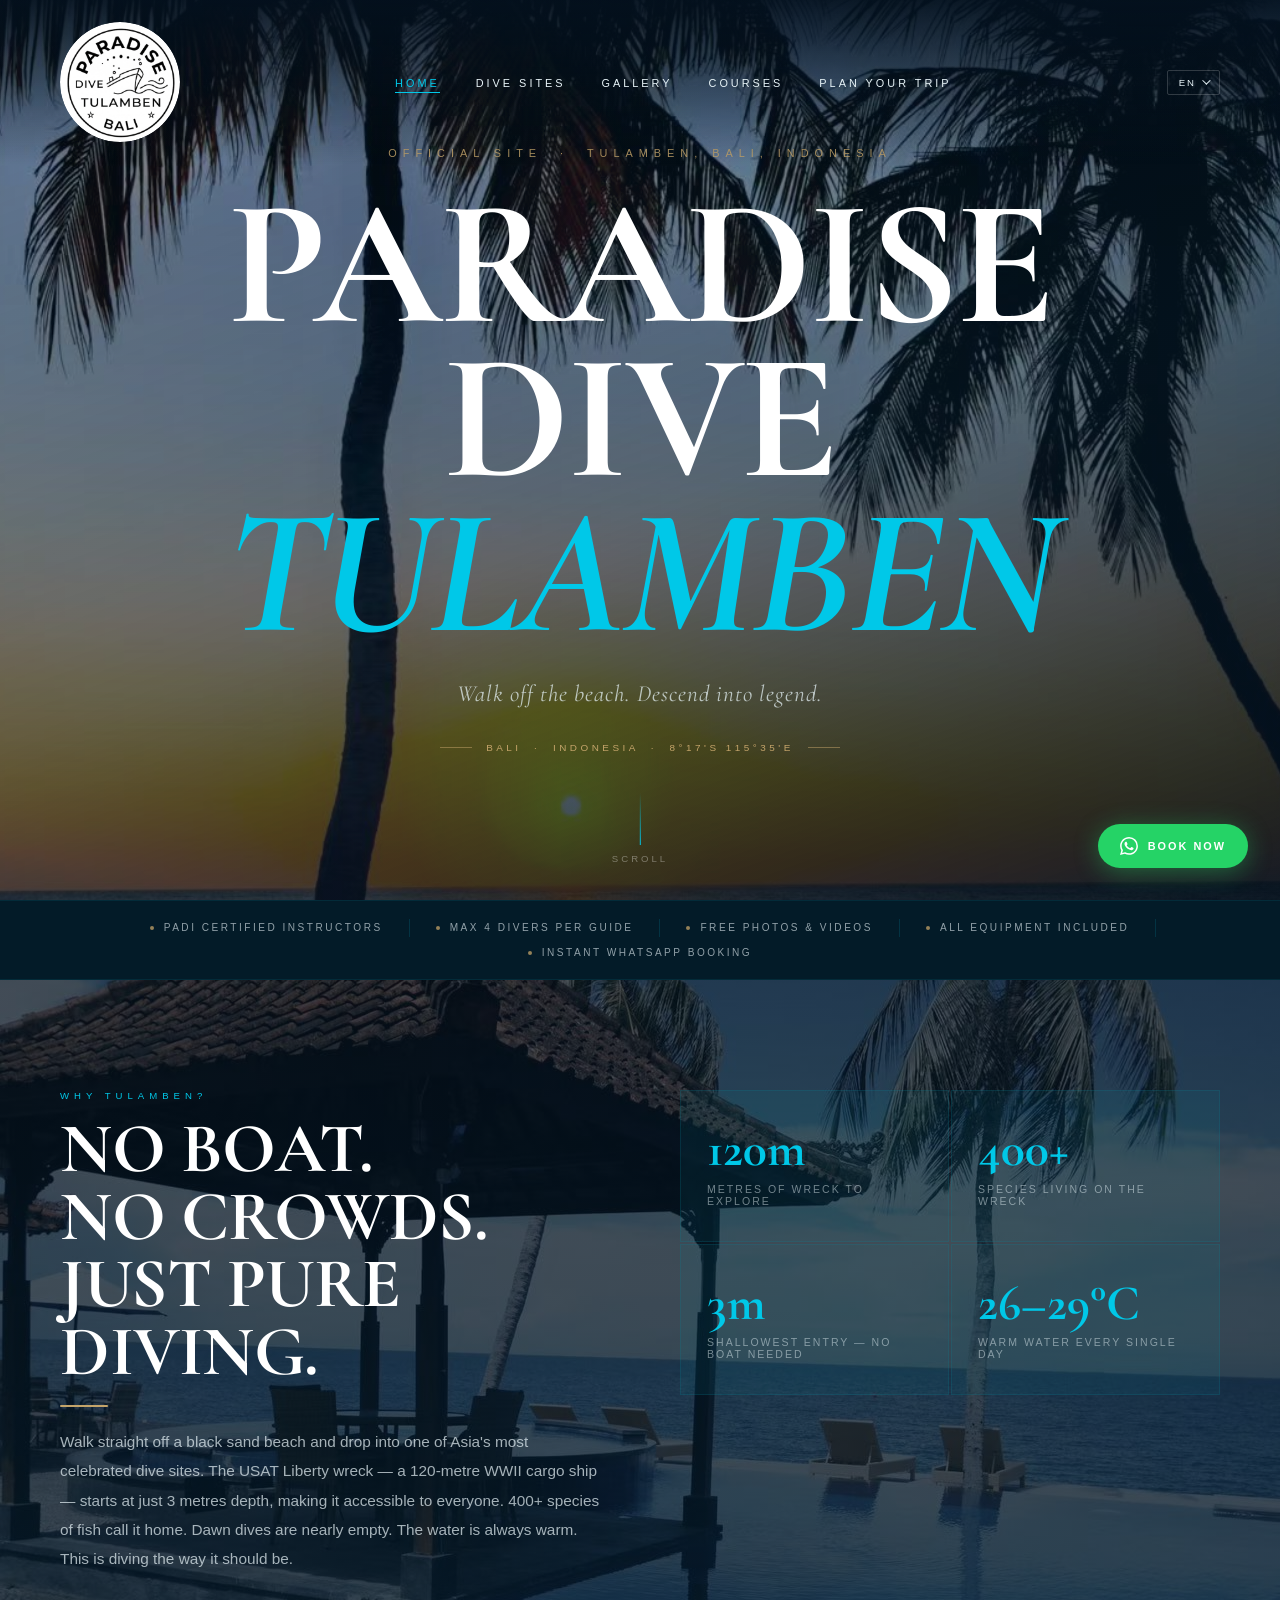
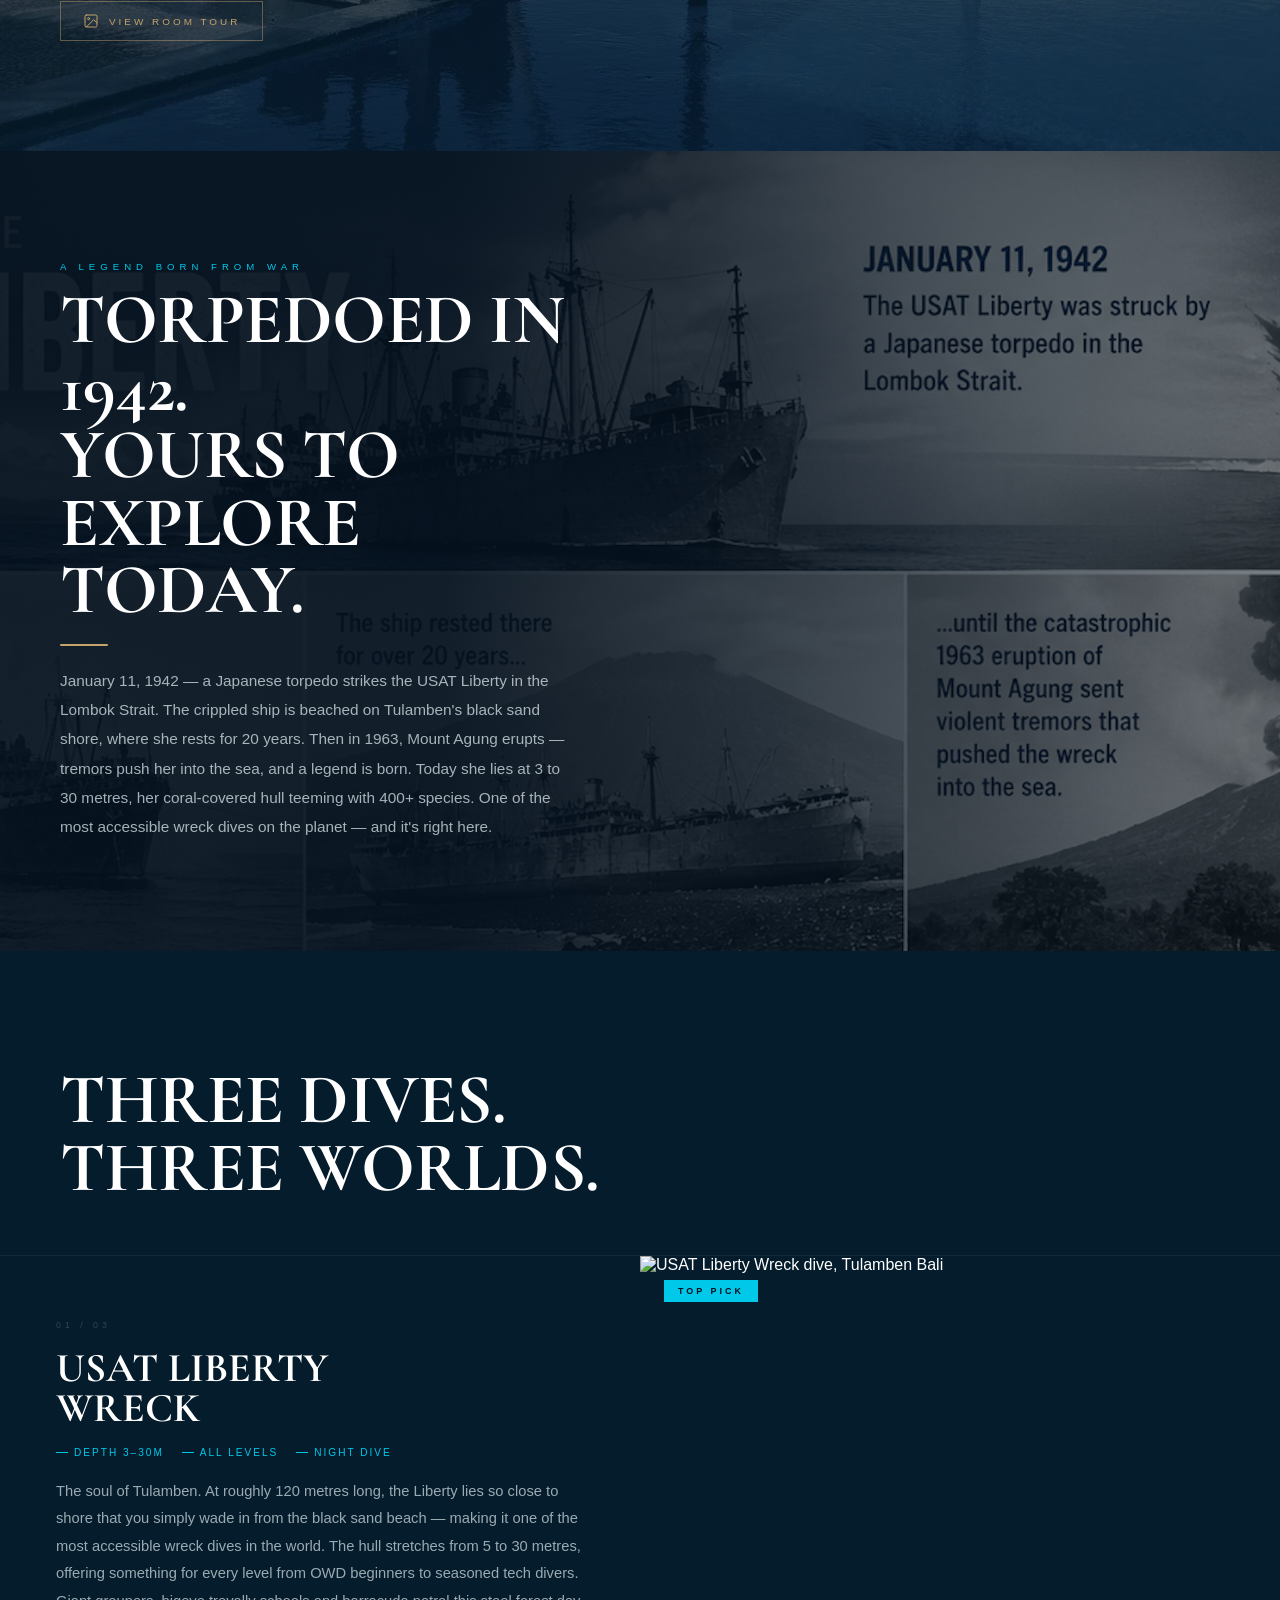
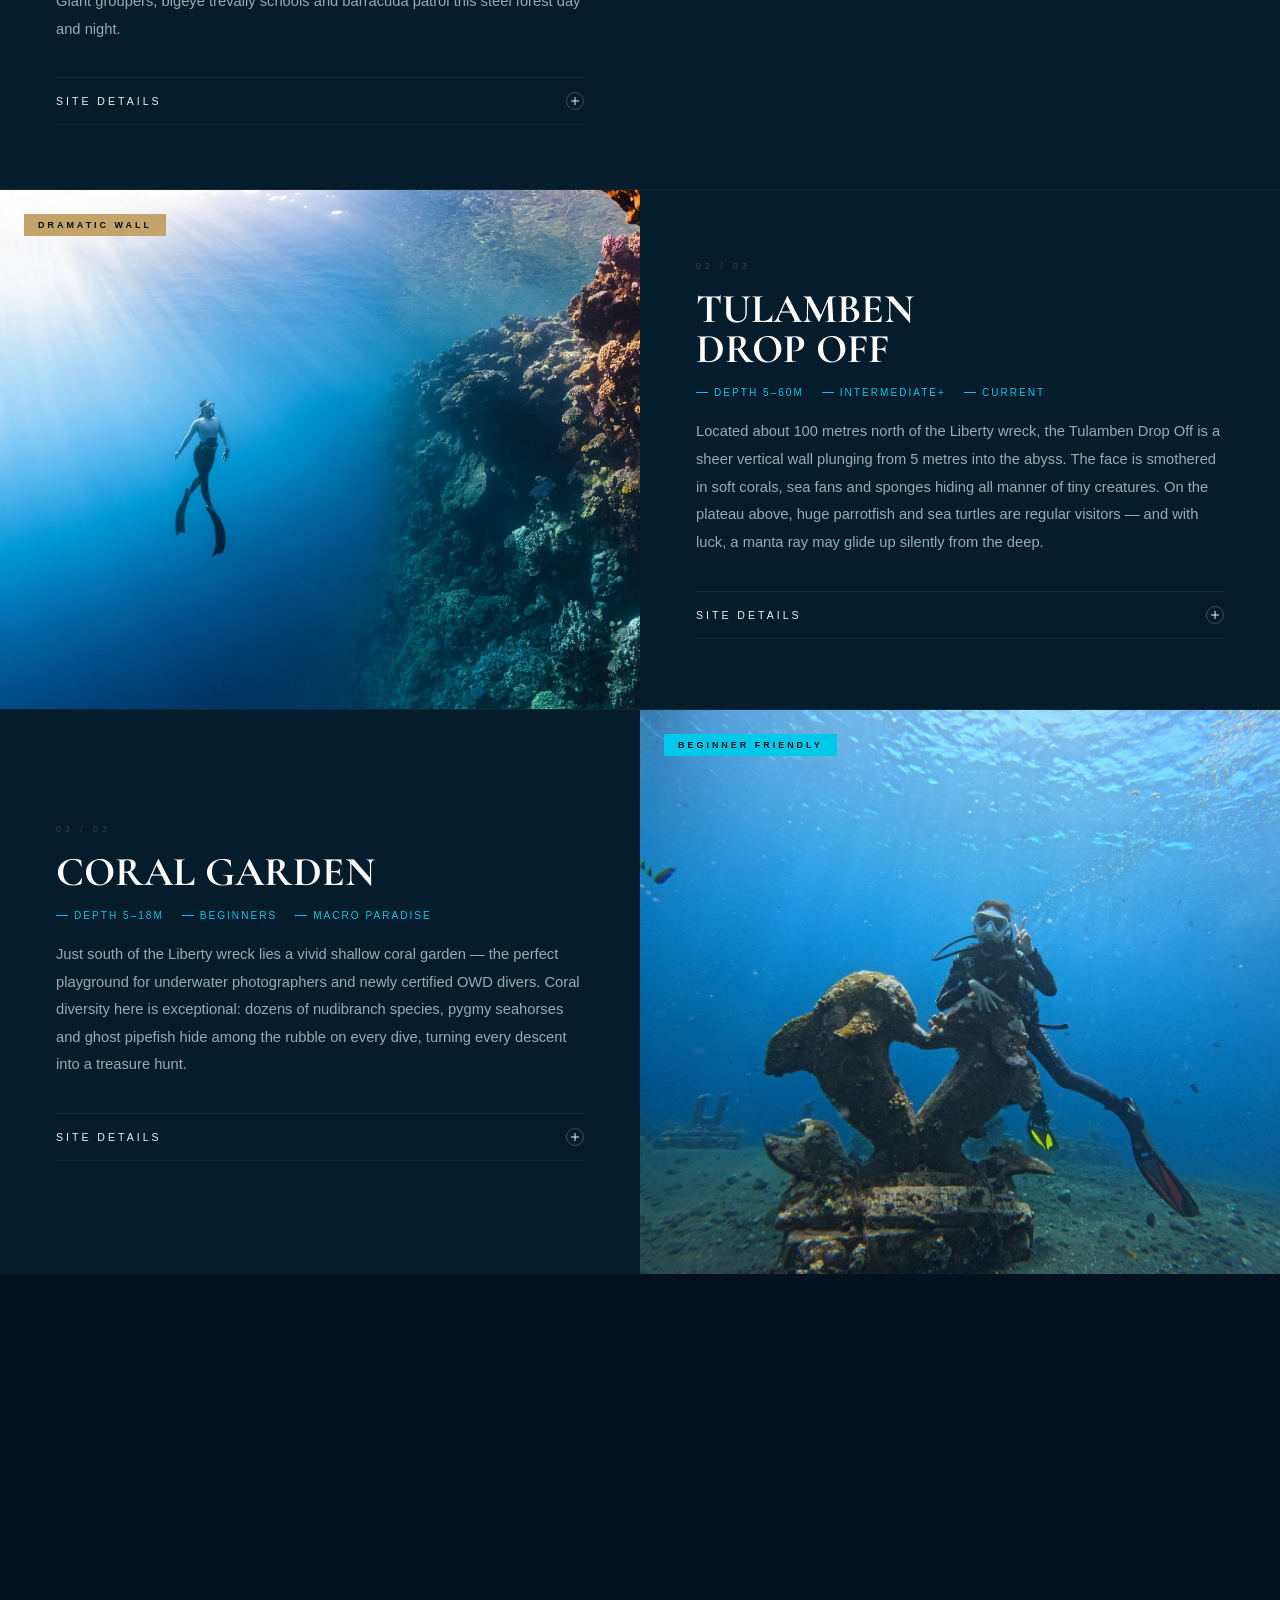
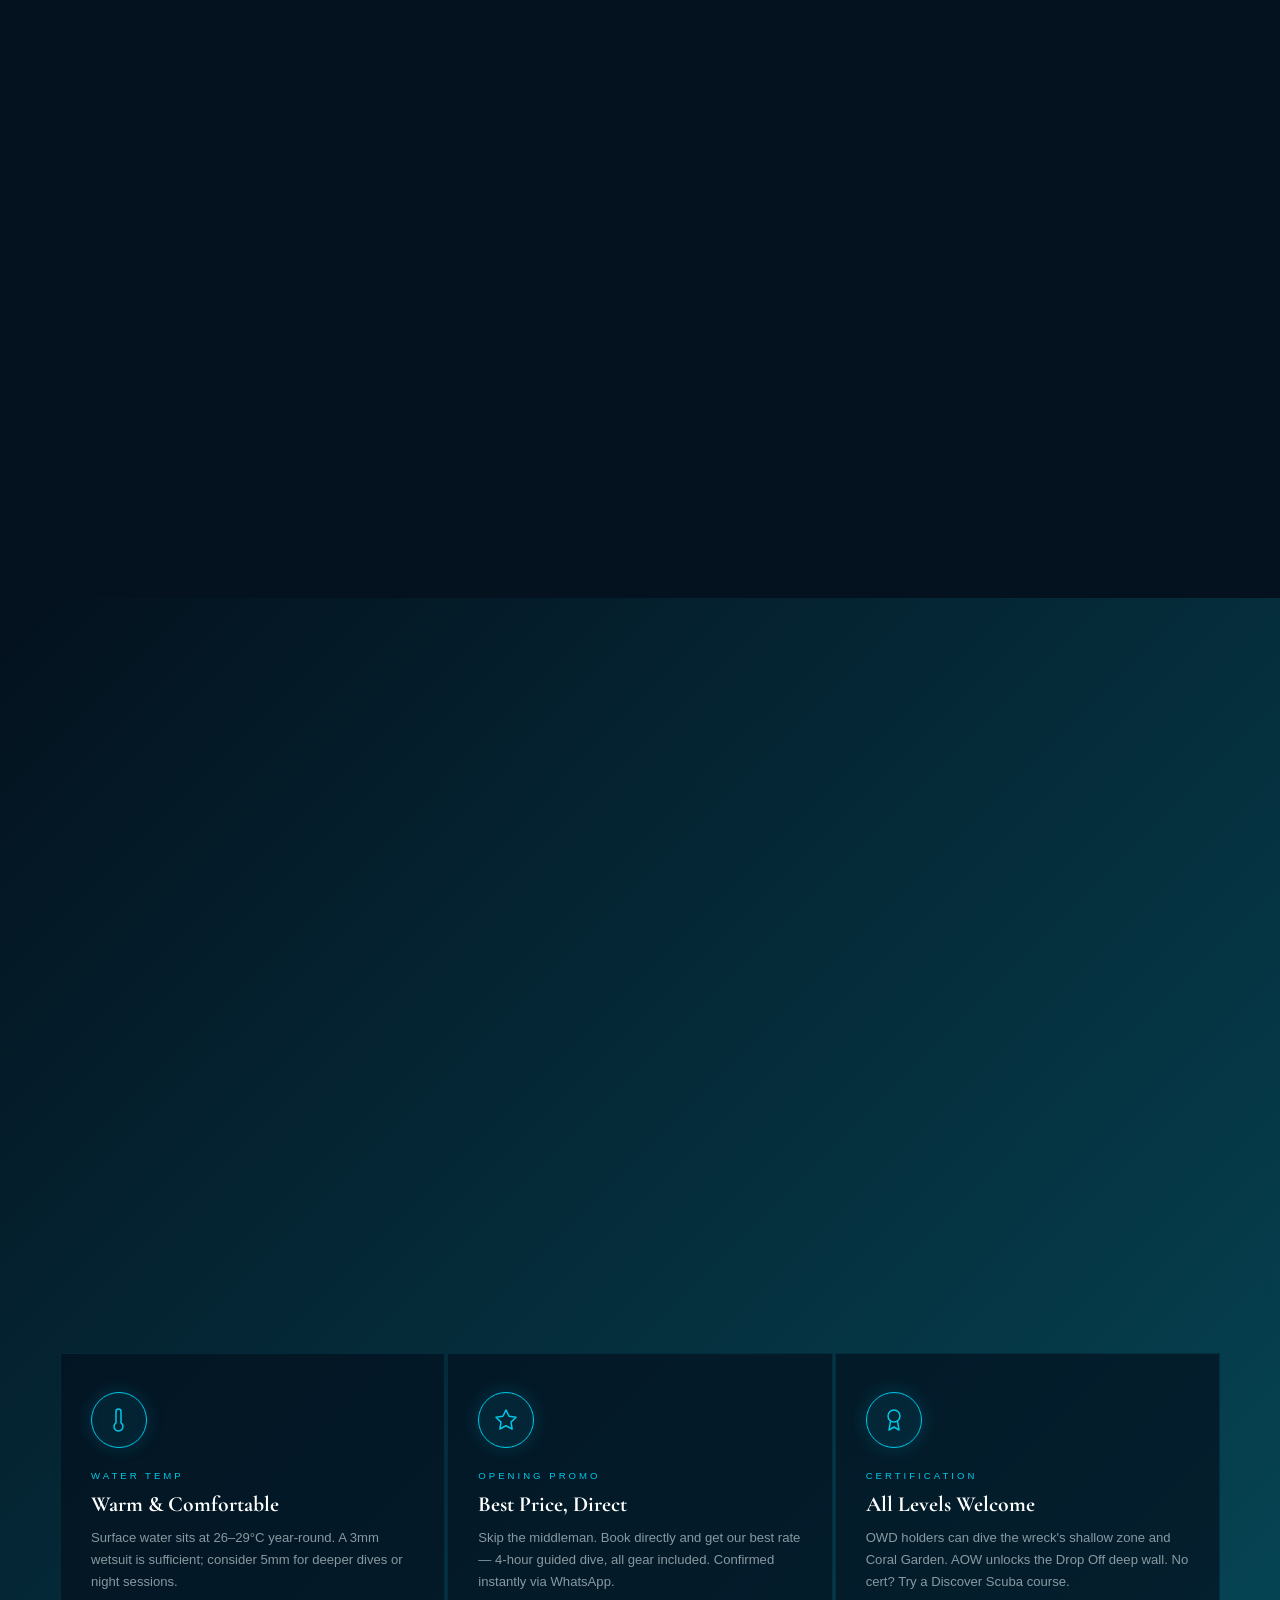
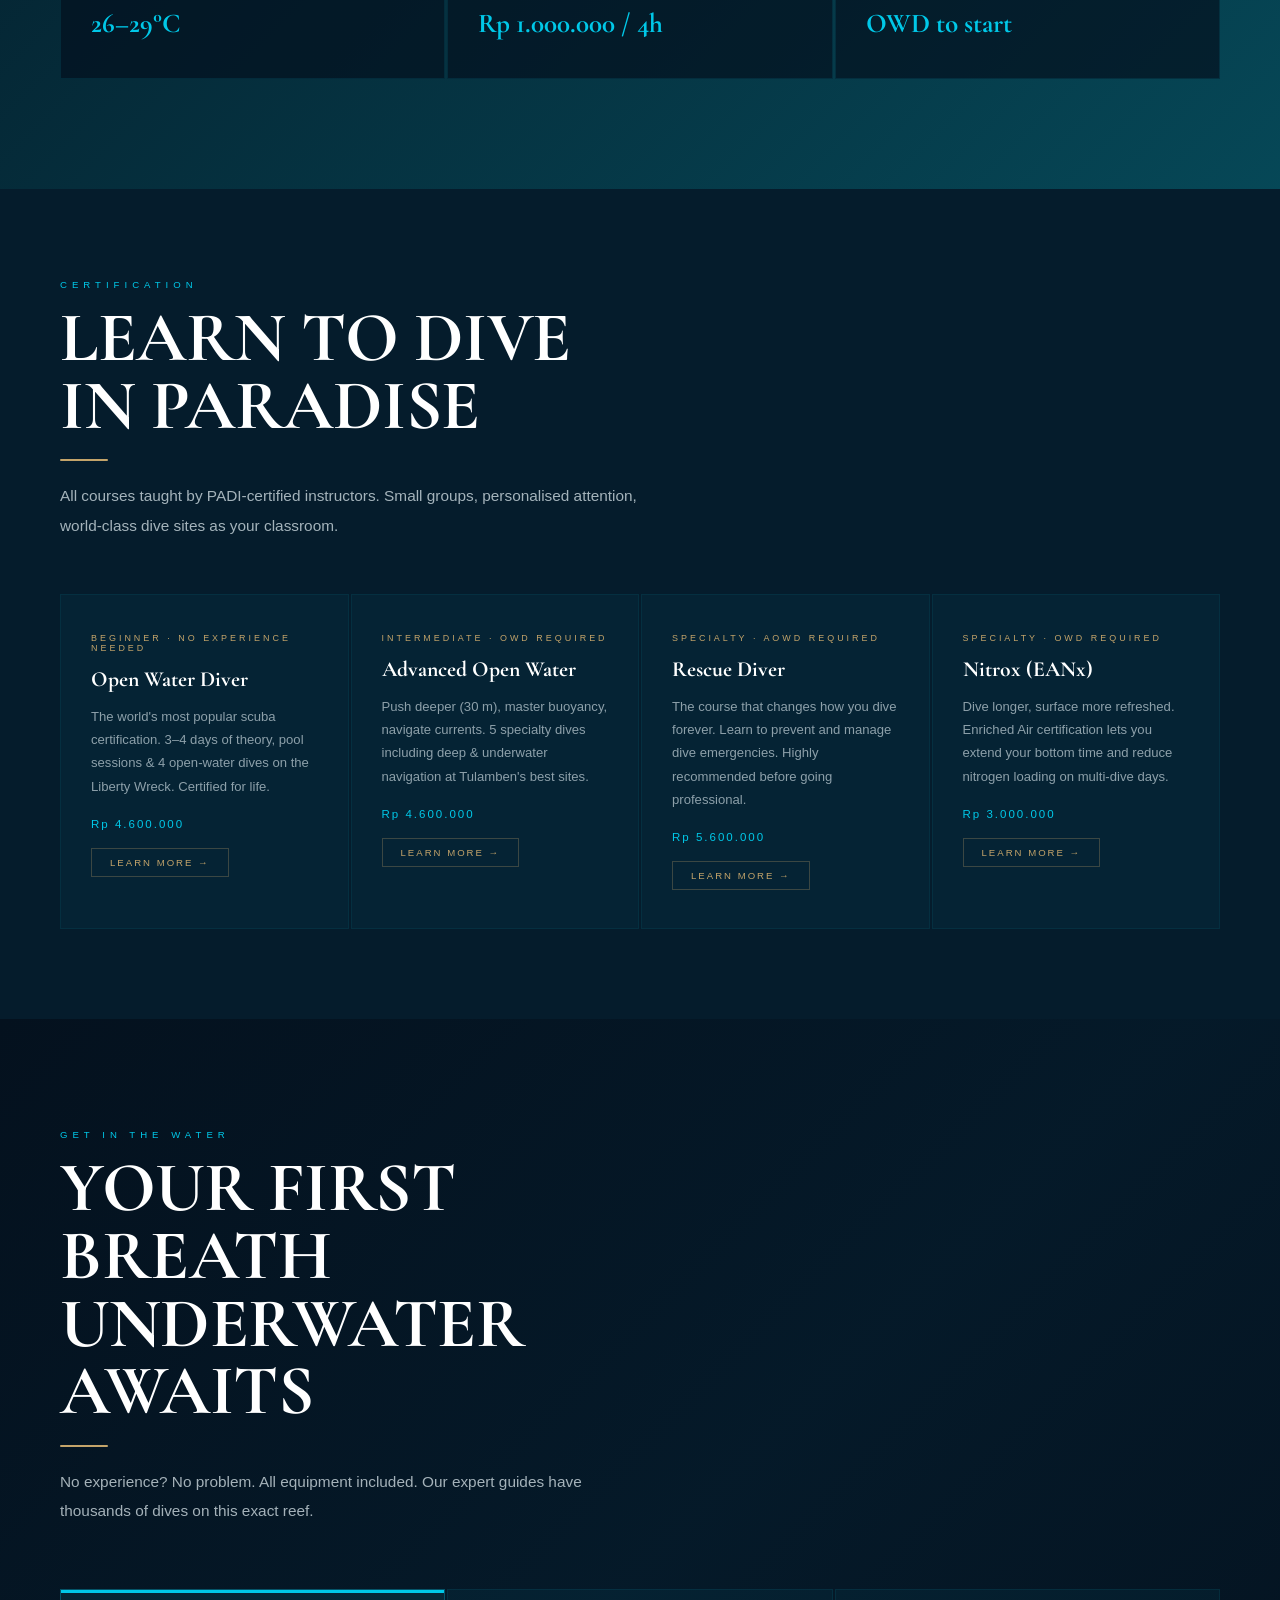
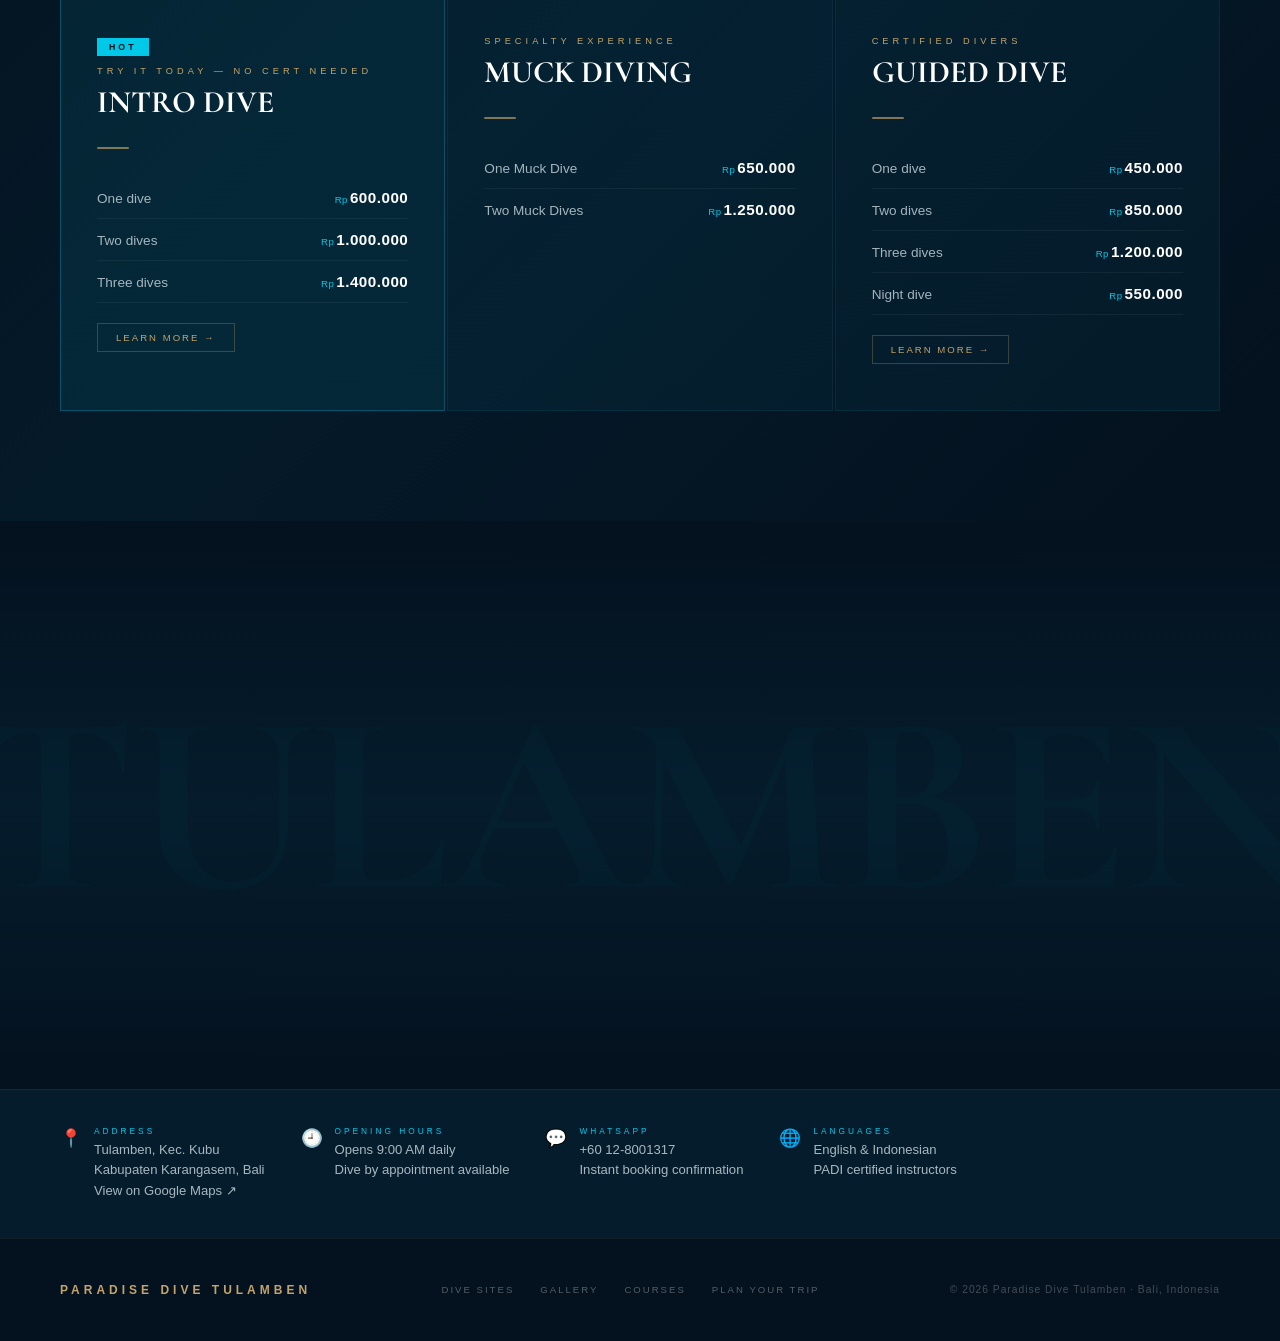
==== Paradise/Paradise Dive Tulamben.html @ 7be862e0 "Add files via upload" ====
<!DOCTYPE html>
<html lang="en">
<head>
  <meta charset="UTF-8" />
  <meta name="viewport" content="width=device-width, initial-scale=1.0" />

  <!-- ── SEO ── -->
  <title>Paradise Dive Tulamben | PADI Scuba Diving — Bali, Indonesia</title>
  <meta name="description" content="Walk off the beach and into the legendary USAT Liberty wreck. PADI-certified scuba courses, guided dives &amp; intro experiences in Tulamben, Bali. Book instantly via WhatsApp." />
  <meta name="keywords" content="diving Tulamben, USAT Liberty wreck, Bali scuba diving, PADI courses Tulamben, Paradise Dive Tulamben, shore diving Bali, wreck dive Bali, dive Amed" />
  <meta name="robots" content="index, follow" />
  <link rel="canonical" href="https://paradisedivetulamben.com/" />
  <link rel="alternate" hreflang="en"       href="https://paradisedivetulamben.com/?lang=en" />
  <link rel="alternate" hreflang="zh"       href="https://paradisedivetulamben.com/?lang=zh" />
  <link rel="alternate" hreflang="de"       href="https://paradisedivetulamben.com/?lang=de" />
  <link rel="alternate" hreflang="ru"       href="https://paradisedivetulamben.com/?lang=ru" />
  <link rel="alternate" hreflang="ja"       href="https://paradisedivetulamben.com/?lang=ja" />
  <link rel="alternate" hreflang="ko"       href="https://paradisedivetulamben.com/?lang=ko" />
  <link rel="alternate" hreflang="fr"       href="https://paradisedivetulamben.com/?lang=fr" />
  <link rel="alternate" hreflang="x-default" href="https://paradisedivetulamben.com/" />
  <meta name="theme-color" content="#04111e" />

  <!-- ── Open Graph ── -->
  <meta property="og:type" content="website" />
  <meta property="og:url" content="https://paradisedivetulamben.com/" />
  <meta property="og:title" content="Paradise Dive Tulamben | PADI Scuba Diving, Bali" />
  <meta property="og:description" content="Walk off the beach. Descend into legend. Shore diving the USAT Liberty wreck — one of the world's most accessible wreck dives, right in Tulamben, Bali." />
  <meta property="og:image" content="https://paradisedivetulamben.com/hero.jpg" />
  <meta property="og:locale" content="en_US" />
  <meta property="og:site_name" content="Paradise Dive Tulamben" />

  <!-- ── Twitter Card ── -->
  <meta name="twitter:card" content="summary_large_image" />
  <meta name="twitter:title" content="Paradise Dive Tulamben | PADI Scuba Diving, Bali" />
  <meta name="twitter:description" content="Walk off the beach. Descend into legend. PADI courses &amp; guided dives at the USAT Liberty wreck." />
  <meta name="twitter:image" content="https://paradisedivetulamben.com/hero.jpg" />

  <!-- ── JSON-LD Structured Data ── -->
  <script type="application/ld+json">
  {
    "@context": "https://schema.org",
    "@graph": [
      {
        "@type": ["LocalBusiness", "SportsActivityLocation"],
        "@id": "https://paradisedivetulamben.com/#business",
        "name": "Paradise Dive Tulamben",
        "description": "PADI dive centre offering scuba diving courses, guided dives and intro experiences at the USAT Liberty wreck in Tulamben, Bali, Indonesia.",
        "url": "https://paradisedivetulamben.com/",
        "telephone": "+60128001317",
        "address": {
          "@type": "PostalAddress",
          "streetAddress": "Tulamben",
          "addressLocality": "Kubu",
          "addressRegion": "Bali",
          "addressCountry": "ID"
        },
        "geo": {
          "@type": "GeoCoordinates",
          "latitude": -8.2780953,
          "longitude": 115.593625
        },
        "openingHours": "Mo-Su 09:00-18:00",
        "priceRange": "Rp 450,000 – Rp 5,600,000",
        "currenciesAccepted": "IDR, USD",
        "image": "https://paradisedivetulamben.com/hero.jpg",
        "hasOfferCatalog": {
          "@type": "OfferCatalog",
          "name": "Diving Services",
          "itemListElement": [
            { "@type": "Offer", "itemOffered": { "@type": "Service", "name": "Intro Dive", "description": "No certification needed. Dive the USAT Liberty wreck with a private divemaster." }, "price": "600000", "priceCurrency": "IDR" },
            { "@type": "Offer", "itemOffered": { "@type": "Service", "name": "PADI Open Water Diver Course", "description": "4-day PADI certification course at the Liberty wreck and Coral Garden." }, "price": "4600000", "priceCurrency": "IDR" },
            { "@type": "Offer", "itemOffered": { "@type": "Service", "name": "Guided Dive", "description": "Shore dives with a certified divemaster. Max 4 divers per guide." }, "price": "450000", "priceCurrency": "IDR" }
          ]
        }
      }
    ]
  }
  </script>

  <script src="image-slot.js"></script>

  <!-- ── Google Fonts: Cormorant Garamond ── -->
  <link rel="preconnect" href="https://fonts.googleapis.com" />
  <link rel="preconnect" href="https://fonts.gstatic.com" crossorigin />
  <link href="https://fonts.googleapis.com/css2?family=Cormorant+Garamond:ital,wght@0,400;0,500;0,600;0,700;1,400;1,600&display=swap" rel="stylesheet" />

  <style>
    *, *::before, *::after { margin: 0; padding: 0; box-sizing: border-box; }
    :root {
      --navy:    #04111e;
      --deep:    #051c2c;
      --teal:    #0a4d68;
      --cyan:    #088395;
      --light:   #e8f4f8;
      --white:   #ffffff;
      --accent:  #00c8e8;
      --sand:    #c4a46a;
      --glass:   rgba(4,17,30,0.65);
      --display: 'Cormorant Garamond', 'Georgia', serif;
      --ui:      'Helvetica Neue', 'Arial', sans-serif;
    }
    html { scroll-behavior: smooth; }
    body { font-family: var(--ui); background: var(--navy); color: var(--white); overflow-x: hidden; }
    ::selection { background: var(--cyan); color: var(--white); }
    ::-webkit-scrollbar { width: 5px; }
    ::-webkit-scrollbar-track { background: var(--navy); }
    ::-webkit-scrollbar-thumb { background: var(--cyan); border-radius: 3px; }

    /* ── Navigation ── */
    nav {
      position: fixed; top: 0; left: 0; right: 0; z-index: 1000;
      padding: 22px 60px;
      display: flex; align-items: center; justify-content: space-between;
      background: linear-gradient(to bottom, rgba(4,17,30,0.92), transparent);
      transition: background 0.45s, padding 0.4s;
    }
    nav.scrolled { background: rgba(4,17,30,0.97); backdrop-filter: blur(14px); padding: 14px 60px; }
    .nav-logo { text-decoration: none; display: flex; align-items: center; }
    .nav-logo img { height: 120px; width: 120px; object-fit: cover; border-radius: 50%; clip-path: circle(50% at 50% 50%); transition: transform 0.35s, filter 0.35s; }
    .nav-logo img:hover { transform: scale(1.06); filter: drop-shadow(0 0 12px rgba(0,200,232,0.5)); }
    .nav-links { display: flex; gap: 36px; list-style: none; }
    .nav-links a {
      color: var(--light); text-decoration: none; font-family: var(--ui);
      font-size: 0.68rem; letter-spacing: 3px; text-transform: uppercase;
      padding-bottom: 3px; border-bottom: 1px solid transparent;
      transition: color 0.3s, border-color 0.3s;
    }
    .nav-links a:hover, .nav-links a.active { color: var(--accent); border-color: var(--accent); }
    .nav-hamburger {
      display: none; flex-direction: column; justify-content: center; align-items: center;
      gap: 5px; width: 40px; height: 40px;
      background: none; border: none; cursor: pointer; padding: 4px; z-index: 1100;
    }
    .nav-hamburger span { display: block; width: 24px; height: 2px; background: var(--light); border-radius: 2px; transition: transform 0.35s ease, opacity 0.25s ease; }
    .nav-hamburger:hover span { background: var(--accent); }
    .nav-hamburger.open span:nth-child(1) { transform: translateY(7px) rotate(45deg); }
    .nav-hamburger.open span:nth-child(2) { opacity: 0; transform: scaleX(0); }
    .nav-hamburger.open span:nth-child(3) { transform: translateY(-7px) rotate(-45deg); }
    @media (max-width: 768px) {
      nav { padding: 14px 20px; }
      .nav-hamburger { display: flex; }
      .nav-links {
        display: flex; flex-direction: column; gap: 0;
        position: fixed; top: 0; right: 0; width: 240px; height: 100vh;
        background: rgba(4,17,30,0.98); backdrop-filter: blur(14px);
        padding: 90px 32px 40px;
        transform: translateX(100%); transition: transform 0.38s cubic-bezier(0.4,0,0.2,1);
        z-index: 1050; border-left: 1px solid rgba(0,200,232,0.1);
      }
      .nav-links.open { transform: translateX(0); }
      .nav-links li { border-bottom: 1px solid rgba(0,200,232,0.07); }
      .nav-links a { display: block; padding: 16px 0; font-size: 0.75rem; letter-spacing: 3px; border-bottom: none; }
    }

    /* ── Hero ── */
    #home { height: 100vh; position: relative; overflow: hidden; display: flex; align-items: center; justify-content: center; }
    .hero-bg-outer { position: absolute; inset: 0; overflow: hidden; will-change: transform; }
    .hero-bg {
      position: absolute; inset: -12%;
      background: url('hero.jpg') center/cover no-repeat;
      animation: slowZoom 26s ease-in-out infinite alternate;
    }
    @keyframes slowZoom { from { transform: scale(1); } to { transform: scale(1.09); } }
    .hero-overlay {
      position: absolute; inset: 0;
      background: linear-gradient(160deg, rgba(4,17,30,0.38) 0%, rgba(5,28,44,0.62) 55%, rgba(4,17,30,0.92) 100%);
    }
    .bubbles { position: absolute; inset: 0; pointer-events: none; z-index: 1; }
    .bubble {
      position: absolute; bottom: -60px; border-radius: 50%;
      background: rgba(0,200,232,0.08); border: 1px solid rgba(0,200,232,0.14);
      animation: rise linear infinite;
    }
    @keyframes rise {
      0%   { transform: translateY(0) translateX(0); opacity: 0.8; }
      50%  { transform: translateY(-45vh) translateX(18px); opacity: 0.35; }
      100% { transform: translateY(-100vh) translateX(-8px); opacity: 0; }
    }
    .hero-content { position: relative; z-index: 2; text-align: center; animation: fadeUp 1.5s cubic-bezier(0.4,0,0.2,1) forwards; }
    @keyframes fadeUp { from { opacity: 0; transform: translateY(44px); } to { opacity: 1; transform: translateY(0); } }
    .hero-eyebrow {
      font-family: var(--ui); font-size: 0.68rem; letter-spacing: 6px; text-transform: uppercase;
      color: var(--sand); margin-bottom: 28px; opacity: 0.88;
    }
    .hero-title {
      font-family: 'Cormorant Garamond', Georgia, serif;
      font-size: clamp(4.5rem, 14vw, 12rem); font-weight: 700;
      line-height: 0.86; letter-spacing: -3px; text-transform: uppercase;
      color: var(--white);
    }
    .hero-title .accent { color: var(--accent); font-style: italic; }
    .hero-subtitle {
      margin-top: 30px;
      font-family: 'Cormorant Garamond', Georgia, serif; font-style: italic;
      font-size: clamp(1.1rem, 2.2vw, 1.45rem);
      color: rgba(232,244,248,0.72); letter-spacing: 1px;
    }
    .hero-location {
      margin-top: 34px; display: inline-flex; align-items: center; gap: 14px;
      font-family: var(--ui); font-size: 0.62rem; letter-spacing: 3.5px; text-transform: uppercase; color: var(--sand);
    }
    .hero-location::before, .hero-location::after { content: ''; display: block; width: 32px; height: 1px; background: var(--sand); opacity: 0.5; }
    .hero-scroll {
      position: absolute; bottom: 36px; left: 50%; transform: translateX(-50%);
      display: flex; flex-direction: column; align-items: center; gap: 8px;
      color: rgba(255,255,255,0.35); font-size: 0.6rem; letter-spacing: 3px; text-transform: uppercase;
      font-family: var(--ui); animation: bounce 2.2s ease infinite;
    }
    @keyframes bounce { 0%,100% { transform: translateX(-50%) translateY(0); } 55% { transform: translateX(-50%) translateY(9px); } }
    .scroll-line { width: 1px; height: 52px; background: linear-gradient(to bottom, transparent, var(--accent)); }

    /* ── Trust Bar ── */
    .trust-bar {
      background: rgba(8,131,149,0.09);
      border-top: 1px solid rgba(0,200,232,0.09);
      border-bottom: 1px solid rgba(0,200,232,0.09);
      padding: 14px 60px;
      display: flex; align-items: center; justify-content: center;
      gap: 0; flex-wrap: wrap; position: relative; z-index: 10;
    }
    .trust-item { display: flex; align-items: center; gap: 10px; padding: 7px 26px; white-space: nowrap; }
    .trust-dot { width: 4px; height: 4px; border-radius: 50%; background: var(--sand); flex-shrink: 0; opacity: 0.75; }
    .trust-text { font-family: var(--ui); font-size: 0.63rem; letter-spacing: 2.5px; text-transform: uppercase; color: rgba(232,244,248,0.62); }
    .trust-sep { width: 1px; height: 18px; background: rgba(0,200,232,0.14); }
    @media (max-width: 900px) { .trust-bar { padding: 10px 20px; } .trust-item { padding: 5px 14px; } }
    @media (max-width: 580px) { .trust-sep:nth-child(n+8) { display: none; } .trust-item:nth-child(n+5) { display: none; } }

    /* ── Section Base ── */
    .section-title { font-family: var(--ui); font-size: 0.6rem; letter-spacing: 5px; text-transform: uppercase; color: var(--accent); margin-bottom: 14px; }
    .section-heading {
      font-family: 'Cormorant Garamond', Georgia, serif;
      font-size: clamp(2.6rem, 5.5vw, 4.4rem); font-weight: 700;
      line-height: 0.96; text-transform: uppercase; letter-spacing: -0.5px;
    }
    .section-body { font-size: 0.96rem; line-height: 1.9; color: rgba(232,244,248,0.7); font-family: var(--ui); max-width: 580px; }
    .divider { width: 48px; height: 2px; background: var(--sand); margin: 20px 0; border-radius: 2px; opacity: 0.75; }

    /* ── Room Tour Button ── */
    .btn-room-tour {
      display: inline-flex; align-items: center; gap: 10px;
      margin-top: 28px;
      background: none;
      border: 1px solid rgba(196,164,106,0.45);
      color: var(--sand);
      font-family: var(--ui); font-size: 0.62rem; letter-spacing: 3px; text-transform: uppercase;
      padding: 11px 22px;
      cursor: pointer;
      transition: background 0.3s, border-color 0.3s, color 0.3s;
    }
    .btn-room-tour:hover { background: rgba(196,164,106,0.1); border-color: var(--sand); color: var(--white); }
    .btn-room-tour .rt-icon { width: 16px; height: 16px; flex-shrink: 0; }

    /* ── Room Tour Modal ── */
    .room-modal-overlay {
      display: none; position: fixed; inset: 0; z-index: 9500;
      background: rgba(4,17,30,0.97); backdrop-filter: blur(18px);
      flex-direction: column;
    }
    .room-modal-overlay.open { display: flex; }
    .room-modal-header {
      display: flex; align-items: center; justify-content: space-between;
      padding: 22px 40px; flex-shrink: 0;
      border-bottom: 1px solid rgba(255,255,255,0.06);
    }
    .room-modal-title {
      font-family: 'Cormorant Garamond', Georgia, serif;
      font-size: 1.5rem; font-weight: 700; text-transform: uppercase; letter-spacing: 2px;
    }
    .room-modal-counter { font-family: var(--ui); font-size: 0.62rem; letter-spacing: 3px; color: rgba(232,244,248,0.35); }
    .room-modal-close {
      background: none; border: 1px solid rgba(255,255,255,0.14); color: rgba(232,244,248,0.6);
      width: 36px; height: 36px; border-radius: 50%; cursor: pointer; font-size: 1.2rem; line-height: 1;
      display: flex; align-items: center; justify-content: center;
      transition: border-color 0.2s, color 0.2s;
    }
    .room-modal-close:hover { border-color: var(--accent); color: var(--accent); }
    .room-modal-stage {
      flex: 1; position: relative; overflow: hidden;
      display: flex; align-items: center; justify-content: center;
    }
    .room-modal-img {
      position: absolute; inset: 0; display: flex; align-items: center; justify-content: center;
      opacity: 0; transition: opacity 0.55s ease; pointer-events: none;
    }
    .room-modal-img.active { opacity: 1; pointer-events: auto; }
    .room-modal-img img {
      max-width: 100%; max-height: 100%; object-fit: contain;
      display: block;
    }
    .room-modal-img image-slot {
      width: min(72vw, 900px); height: min(62vh, 600px);
    }
    .room-modal-caption {
      position: absolute; bottom: 20px; left: 50%; transform: translateX(-50%);
      font-family: var(--ui); font-size: 0.6rem; letter-spacing: 3px; text-transform: uppercase;
      color: rgba(232,244,248,0.36); white-space: nowrap;
      pointer-events: none;
    }
    .room-nav-btn {
      position: absolute; top: 50%; transform: translateY(-50%);
      background: rgba(4,17,30,0.7); border: 1px solid rgba(255,255,255,0.14);
      color: var(--white); width: 48px; height: 48px; border-radius: 50%;
      display: flex; align-items: center; justify-content: center;
      cursor: pointer; font-size: 1.2rem; z-index: 2;
      transition: background 0.25s, border-color 0.25s;
    }
    .room-nav-btn:hover { background: rgba(0,200,232,0.2); border-color: var(--accent); }
    .room-nav-btn.prev { left: 24px; }
    .room-nav-btn.next { right: 24px; }
    .room-modal-thumbs {
      display: flex; gap: 8px; padding: 16px 40px; flex-shrink: 0;
      overflow-x: auto; justify-content: center;
      border-top: 1px solid rgba(255,255,255,0.06);
      scrollbar-width: none;
    }
    .room-modal-thumbs::-webkit-scrollbar { display: none; }
    .room-thumb {
      width: 72px; height: 52px; flex-shrink: 0;
      border: 2px solid transparent; cursor: pointer; overflow: hidden;
      transition: border-color 0.25s; border-radius: 2px;
    }
    .room-thumb.active { border-color: var(--accent); }
    .room-thumb img { width: 100%; height: 100%; object-fit: cover; display: block; }
    .room-thumb-slot { background: rgba(8,131,149,0.12); display: flex; align-items: center; justify-content: center; width: 100%; height: 100%; }
    .room-thumb-slot span { font-size: 0.5rem; letter-spacing: 2px; color: rgba(232,244,248,0.28); text-transform: uppercase; }

    /* ── Intro ── */
    #intro { padding: 110px 60px; position: relative; display: flex; align-items: flex-start; gap: 80px; flex-wrap: wrap; overflow: hidden; }
    .intro-slide { position: absolute; inset: 0; background-size: cover; background-position: center; transition: opacity 1.5s ease-in-out; opacity: 0; }
    .intro-slide.active { opacity: 1; }
    .intro-slide:nth-child(1) { background-image: url('intro-bg1.jpg'); }
    .intro-slide:nth-child(2) { background-image: url('paradise/3285.JPG'); }
    .intro-slide:nth-child(3) { background-image: url('intro-bg2.jpg'); }
    .intro-slide:nth-child(4) { background-image: url('paradise/3280.JPG'); }
    #intro::before { content: ''; position: absolute; inset: 0; z-index: 1; background: linear-gradient(180deg, rgba(4,17,30,0.72) 0%, rgba(5,28,44,0.80) 100%); }
    #intro > *:not(.intro-slide) { position: relative; z-index: 2; }
    #intro .text-block { flex: 1; min-width: 300px; }
    .stat-grid { flex: 1; min-width: 280px; display: grid; grid-template-columns: 1fr 1fr; gap: 2px; }
    .stat-box { background: rgba(8,131,149,0.1); border: 1px solid rgba(8,131,149,0.2); padding: 34px 26px; transition: background 0.3s, border-color 0.3s; }
    .stat-box:hover { background: rgba(8,131,149,0.2); border-color: rgba(0,200,232,0.38); }
    .stat-number { font-family: 'Cormorant Garamond', Georgia, serif; font-size: 3.1rem; font-weight: 700; color: var(--accent); line-height: 1; margin-bottom: 8px; }
    .stat-label { font-family: var(--ui); font-size: 0.66rem; letter-spacing: 2px; text-transform: uppercase; color: rgba(232,244,248,0.48); }

    /* ── Story ── */
    #story {
      padding: 0; background: url('story-bg.jpg') center/cover no-repeat;
      position: relative; min-height: 540px; display: flex; align-items: center;
    }
    #story::before { content: ''; position: absolute; inset: 0; background: linear-gradient(90deg, rgba(4,17,30,0.93) 35%, rgba(4,17,30,0.52) 100%); }
    .story-inner { position: relative; z-index: 1; padding: 110px 60px; max-width: 640px; }

    /* ── Dive Sites ── */
    #sites { background: var(--deep); }
    .sites-header { padding: 90px 60px 54px; }
    .dive-card { display: grid; grid-template-columns: 1fr 1fr; min-height: 520px; border-top: 1px solid rgba(255,255,255,0.05); }
    .dive-card:nth-child(even) .card-image { order: 1; }
    .dive-card:nth-child(even) .card-content { order: 0; }
    .card-image { position: relative; overflow: hidden; min-height: 420px; }
    .card-image img { width: 100%; height: 100%; object-fit: cover; transition: transform 0.85s cubic-bezier(0.4,0,0.2,1); }
    .dive-card:hover .card-image img { transform: scale(1.06); }
    .card-badge { position: absolute; top: 24px; left: 24px; background: var(--accent); color: var(--navy); font-family: var(--ui); font-size: 0.56rem; letter-spacing: 3px; text-transform: uppercase; padding: 6px 14px; font-weight: 700; }
    .card-badge.sand { background: var(--sand); color: var(--navy); }
    .card-content { padding: 64px 56px; display: flex; flex-direction: column; justify-content: center; background: var(--deep); }
    .card-number { font-family: var(--ui); font-size: 0.55rem; letter-spacing: 4px; text-transform: uppercase; color: rgba(255,255,255,0.18); margin-bottom: 18px; }
    .card-title { font-family: 'Cormorant Garamond', Georgia, serif; font-size: clamp(2rem, 3.2vw, 2.9rem); font-weight: 700; text-transform: uppercase; line-height: 0.98; margin-bottom: 18px; }
    .card-meta { display: flex; gap: 18px; margin-bottom: 20px; flex-wrap: wrap; }
    .card-tag { font-family: var(--ui); font-size: 0.63rem; letter-spacing: 2px; color: var(--accent); text-transform: uppercase; display: flex; align-items: center; gap: 6px; }
    .card-tag::before { content: ''; display: block; width: 12px; height: 1px; background: var(--accent); }
    .card-desc { font-family: var(--ui); font-size: 0.92rem; line-height: 1.88; color: rgba(232,244,248,0.66); margin-bottom: 28px; }
    .accordion { border-top: 1px solid rgba(255,255,255,0.07); margin-top: 6px; }
    .accordion-btn { width: 100%; text-align: left; padding: 14px 0; display: flex; align-items: center; justify-content: space-between; background: none; border: none; border-bottom: 1px solid rgba(255,255,255,0.05); cursor: pointer; color: var(--light); font-family: var(--ui); font-size: 0.66rem; letter-spacing: 3px; text-transform: uppercase; transition: color 0.3s; }
    .accordion-btn:hover { color: var(--accent); }
    .accordion-icon { width: 18px; height: 18px; position: relative; flex-shrink: 0; border: 1px solid rgba(255,255,255,0.22); border-radius: 50%; transition: border-color 0.3s; }
    .accordion-icon::before, .accordion-icon::after { content: ''; position: absolute; background: currentColor; top: 50%; left: 50%; transform: translate(-50%,-50%); }
    .accordion-icon::before { width: 8px; height: 1px; }
    .accordion-icon::after { width: 1px; height: 8px; transition: transform 0.4s, opacity 0.4s; }
    .accordion-btn.open .accordion-icon::after { transform: translate(-50%,-50%) rotate(90deg); opacity: 0; }
    .accordion-btn.open .accordion-icon { border-color: var(--accent); color: var(--accent); }
    .accordion-body { max-height: 0; overflow: hidden; transition: max-height 0.5s ease; }
    .accordion-body.open { max-height: 400px; }
    .facts-list { padding: 16px 0 20px; list-style: none; display: grid; grid-template-columns: 1fr 1fr; gap: 10px 20px; }
    .facts-list li { font-family: var(--ui); font-size: 0.8rem; color: rgba(232,244,248,0.63); display: flex; align-items: flex-start; gap: 8px; }
    .facts-list li::before { content: '◆'; color: var(--accent); font-size: 0.44rem; margin-top: 5px; flex-shrink: 0; }

    /* ── Gallery ── */
    #gallery { background: var(--navy); padding: 96px 0 80px; overflow: hidden; }
    .gallery-header { padding: 0 60px 52px; }
    .gallery-hint { font-family: var(--ui); font-size: 0.6rem; letter-spacing: 3px; text-transform: uppercase; color: rgba(232,244,248,0.28); margin-top: 20px; display: flex; align-items: center; gap: 12px; }
    .gallery-hint::before { content: ''; display: block; width: 28px; height: 1px; background: rgba(232,244,248,0.18); }
    .gallery-track { display: flex; gap: 3px; overflow-x: auto; cursor: grab; padding: 0 60px 4px; scrollbar-width: none; -webkit-overflow-scrolling: touch; user-select: none; }
    .gallery-track::-webkit-scrollbar { display: none; }
    .gallery-track.grabbing { cursor: grabbing; }
    .gallery-item { flex-shrink: 0; height: 500px; position: relative; overflow: hidden; }
    .gallery-item img { height: 100%; width: auto; display: block; transition: transform 0.75s cubic-bezier(0.4,0,0.2,1), filter 0.45s ease; filter: brightness(0.55); pointer-events: none; }
    .gallery-item:hover img { transform: scale(1.04); filter: brightness(1); }
    .gallery-item-overlay { position: absolute; inset: 0; background: linear-gradient(to top, rgba(4,17,30,0.55) 0%, transparent 50%); opacity: 1; transition: opacity 0.4s; }
    .gallery-item:hover .gallery-item-overlay { opacity: 0; }
    .gallery-num { position: absolute; bottom: 14px; left: 16px; font-family: var(--ui); font-size: 0.52rem; letter-spacing: 3px; color: rgba(255,255,255,0.4); text-transform: uppercase; }
    @media (max-width: 768px) { #gallery { padding: 70px 0 60px; } .gallery-header { padding: 0 28px 40px; } .gallery-track { padding: 0 28px 4px; } .gallery-item { height: 320px; } }

    /* ── Practical ── */
    #practical { padding: 110px 60px; background: url('practical-bg.jpg') center/cover no-repeat fixed; position: relative; }
    #practical::before { content: ''; position: absolute; inset: 0; background: linear-gradient(135deg, rgba(4,17,30,0.93) 0%, rgba(8,131,149,0.48) 100%); }
    .prac-inner { position: relative; z-index: 1; }
    .prac-heading { font-family: 'Cormorant Garamond', Georgia, serif; font-size: clamp(2.4rem, 4.8vw, 3.6rem); font-weight: 700; text-transform: uppercase; margin-bottom: 18px; }
    .prac-grid { display: grid; grid-template-columns: repeat(3, 1fr); gap: 2px; margin-top: 52px; }
    .prac-box { background: rgba(4,17,30,0.7); border: 1px solid rgba(0,200,232,0.1); padding: 38px 30px; transition: border-color 0.35s, background 0.35s; }
    .prac-box:hover { border-color: var(--accent); background: rgba(8,131,149,0.18); }
    .prac-icon { width: 56px; height: 56px; border-radius: 50%; border: 1.5px solid var(--accent); background: rgba(0,200,232,0.07); box-shadow: 0 0 18px rgba(0,200,232,0.18), inset 0 0 10px rgba(0,200,232,0.05); display: flex; align-items: center; justify-content: center; margin-bottom: 22px; transition: box-shadow 0.35s, background 0.35s; }
    .prac-box:hover .prac-icon { box-shadow: 0 0 30px rgba(0,200,232,0.4), inset 0 0 14px rgba(0,200,232,0.1); background: rgba(0,200,232,0.12); }
    .prac-icon svg { width: 24px; height: 24px; stroke: var(--accent); fill: none; stroke-width: 1.5; stroke-linecap: round; stroke-linejoin: round; }
    .prac-label { font-family: var(--ui); font-size: 0.6rem; letter-spacing: 3px; text-transform: uppercase; color: var(--accent); margin-bottom: 10px; }
    .prac-title { font-family: 'Cormorant Garamond', Georgia, serif; font-size: 1.35rem; font-weight: 700; margin-bottom: 10px; }
    .prac-desc { font-family: var(--ui); font-size: 0.82rem; color: rgba(232,244,248,0.58); line-height: 1.68; }
    .prac-value { font-family: 'Cormorant Garamond', Georgia, serif; font-size: 1.7rem; font-weight: 700; color: var(--accent); margin-top: 14px; }

    /* ── Certification Courses ── */
    #tips { padding: 90px 60px; background: var(--deep); }
    .tips-header { margin-bottom: 54px; }
    .tips-grid { display: grid; grid-template-columns: repeat(3, 1fr); gap: 2px; }
    .tip-card { background: rgba(8,131,149,0.07); border: 1px solid rgba(8,131,149,0.13); padding: 38px 30px; transition: border-color 0.35s, background 0.35s; position: relative; overflow: hidden; }
    .tip-card::before { content: ''; position: absolute; top: 0; left: 0; right: 0; height: 2px; background: var(--sand); transform: scaleX(0); transition: transform 0.4s; transform-origin: left; }
    .tip-card:hover { border-color: rgba(196,164,106,0.4); background: rgba(8,131,149,0.13); }
    .tip-card:hover::before { transform: scaleX(1); }
    .tip-tag { font-family: var(--ui); font-size: 0.56rem; letter-spacing: 3px; text-transform: uppercase; color: var(--sand); margin-bottom: 14px; }
    .tip-title { font-family: 'Cormorant Garamond', Georgia, serif; font-size: 1.35rem; font-weight: 700; margin-bottom: 12px; line-height: 1.2; }
    .tip-desc { font-family: var(--ui); font-size: 0.82rem; color: rgba(232,244,248,0.6); line-height: 1.78; }

    /* ── Course Modal ── */
    .course-modal-overlay { display: none; position: fixed; inset: 0; z-index: 9000; background: rgba(4,17,30,0.9); backdrop-filter: blur(10px); overflow-y: auto; padding: 40px 20px; }
    .course-modal-overlay.open { display: flex; align-items: flex-start; justify-content: center; }
    .course-modal { background: var(--deep); border: 1px solid rgba(0,200,232,0.14); max-width: 780px; width: 100%; padding: 52px 56px; position: relative; border-top: 3px solid var(--sand); }
    .modal-close { position: absolute; top: 20px; right: 24px; background: none; border: none; color: rgba(232,244,248,0.42); font-size: 1.6rem; cursor: pointer; line-height: 1; transition: color 0.2s; }
    .modal-close:hover { color: var(--accent); }
    .modal-tag { font-family: var(--ui); font-size: 0.56rem; letter-spacing: 3px; text-transform: uppercase; color: var(--accent); margin-bottom: 10px; }
    .modal-title { font-family: 'Cormorant Garamond', Georgia, serif; font-size: 2.5rem; font-weight: 700; margin-bottom: 6px; }
    .modal-price { font-family: var(--ui); font-size: 0.76rem; letter-spacing: 2px; color: var(--sand); margin-bottom: 30px; }
    .modal-divider { height: 1px; background: rgba(0,200,232,0.12); margin-bottom: 30px; }
    .modal-section-heading { font-family: var(--ui); font-size: 0.6rem; letter-spacing: 3px; text-transform: uppercase; color: var(--accent); margin: 28px 0 12px; }
    .modal-body { font-family: var(--ui); font-size: 0.88rem; color: rgba(232,244,248,0.72); line-height: 1.82; }
    .modal-list { list-style: none; padding: 0; margin: 0; }
    .modal-list li { font-family: var(--ui); font-size: 0.88rem; color: rgba(232,244,248,0.72); line-height: 1.74; padding: 7px 0 7px 18px; border-bottom: 1px solid rgba(8,131,149,0.1); position: relative; }
    .modal-list li::before { content: '→'; position: absolute; left: 0; color: var(--accent); font-size: 0.75rem; }
    .modal-sites { display: flex; gap: 10px; flex-wrap: wrap; margin-top: 4px; }
    .modal-site-tag { font-family: var(--ui); font-size: 0.66rem; letter-spacing: 2px; text-transform: uppercase; background: rgba(0,200,232,0.07); border: 1px solid rgba(0,200,232,0.2); color: var(--accent); padding: 6px 14px; }
    .modal-book-btn { display: inline-block; margin-top: 36px; background: #25d366; color: #fff; font-family: var(--ui); font-size: 0.76rem; letter-spacing: 2px; text-transform: uppercase; padding: 14px 32px; text-decoration: none; border-radius: 50px; transition: transform 0.2s, box-shadow 0.2s; }
    .modal-book-btn:hover { transform: translateY(-2px); box-shadow: 0 8px 28px rgba(37,211,102,0.4); }
    .btn-learn-more { display: inline-block; margin-top: 18px; font-family: var(--ui); font-size: 0.6rem; letter-spacing: 2px; text-transform: uppercase; color: var(--sand); border: 1px solid rgba(196,164,106,0.28); padding: 8px 18px; cursor: pointer; background: none; transition: background 0.2s, border-color 0.2s; }
    .btn-learn-more:hover { background: rgba(196,164,106,0.1); border-color: var(--sand); }

    /* ── Pricing ── */
    #courses { padding: 110px 60px; background: url('courses-bg.jpg') center/cover no-repeat fixed; position: relative; }
    #courses::before { content: ''; position: absolute; inset: 0; background: linear-gradient(135deg, rgba(4,17,30,0.90) 0%, rgba(5,28,44,0.78) 50%, rgba(4,17,30,0.88) 100%); }
    #courses > * { position: relative; z-index: 1; }
    .courses-header { max-width: 640px; margin-bottom: 64px; }
    .pricing-grid { display: grid; grid-template-columns: repeat(3, 1fr); gap: 2px; }
    .pricing-card { background: rgba(8,131,149,0.08); border: 1px solid rgba(8,131,149,0.15); padding: 46px 36px; position: relative; overflow: hidden; transition: border-color 0.35s, background 0.35s; }
    .pricing-card::before { content: ''; position: absolute; top: 0; left: 0; right: 0; height: 3px; background: var(--sand); transform: scaleX(0); transition: transform 0.45s; transform-origin: left; }
    .pricing-card:hover { border-color: rgba(196,164,106,0.38); background: rgba(8,131,149,0.16); }
    .pricing-card:hover::before { transform: scaleX(1); }
    .pricing-card.featured { border-color: rgba(0,200,232,0.28); background: rgba(8,131,149,0.14); }
    .pricing-card.featured::before { background: var(--accent); transform: scaleX(1); }
    .pricing-hot { display: inline-block; margin-bottom: 10px; background: var(--accent); color: var(--navy); font-family: var(--ui); font-size: 0.55rem; letter-spacing: 3px; text-transform: uppercase; font-weight: 700; padding: 4px 12px; }
    .pricing-category { font-family: var(--ui); font-size: 0.58rem; letter-spacing: 4px; text-transform: uppercase; color: var(--sand); margin-bottom: 10px; }
    .pricing-title { font-family: 'Cormorant Garamond', Georgia, serif; font-size: 1.95rem; font-weight: 700; text-transform: uppercase; margin-bottom: 28px; line-height: 1.05; }
    .pricing-divider { width: 32px; height: 2px; background: var(--sand); margin-bottom: 28px; border-radius: 2px; opacity: 0.65; }
    .pricing-row { display: flex; justify-content: space-between; align-items: baseline; padding: 12px 0; border-bottom: 1px solid rgba(255,255,255,0.05); font-family: var(--ui); }
    .pricing-row:last-child { border-bottom: none; }
    .pricing-name { font-size: 0.85rem; color: rgba(232,244,248,0.7); }
    .pricing-price { font-size: 0.95rem; font-weight: 700; color: var(--white); letter-spacing: 0.5px; }
    .pricing-currency { font-size: 0.6rem; color: var(--accent); font-weight: 400; margin-right: 2px; }
    @media (max-width: 900px) { .pricing-grid { grid-template-columns: 1fr; } }

    /* ── CTA ── */
    #cta { padding: 130px 60px; text-align: center; background: linear-gradient(180deg, var(--navy) 0%, var(--deep) 50%, var(--navy) 100%); position: relative; overflow: hidden; }
    #cta::before {
      content: 'TULAMBEN'; position: absolute; top: 50%; left: 50%; transform: translate(-50%,-50%);
      font-family: 'Cormorant Garamond', Georgia, serif;
      font-size: clamp(4rem, 20vw, 18rem); font-weight: 700; color: rgba(0,200,232,0.022);
      white-space: nowrap; pointer-events: none; letter-spacing: -4px;
    }
    .cta-heading { font-family: 'Cormorant Garamond', Georgia, serif; font-size: clamp(2.4rem, 5.5vw, 4.4rem); font-weight: 700; text-transform: uppercase; line-height: 0.98; margin-bottom: 20px; }
    .cta-sub { font-family: var(--ui); font-size: 0.96rem; color: rgba(232,244,248,0.52); max-width: 480px; margin: 0 auto 46px; line-height: 1.82; }
    .btn-primary { display: inline-block; padding: 17px 46px; background: var(--accent); color: var(--navy); font-family: var(--ui); font-size: 0.68rem; letter-spacing: 3px; text-transform: uppercase; font-weight: 700; text-decoration: none; transition: background 0.3s, transform 0.25s, box-shadow 0.3s; }
    .btn-primary:hover { background: var(--white); transform: translateY(-2px); box-shadow: 0 12px 40px rgba(0,200,232,0.25); }
    .btn-ghost { display: inline-block; padding: 17px 46px; margin-left: 14px; border: 1px solid rgba(255,255,255,0.22); color: var(--white); font-family: var(--ui); font-size: 0.68rem; letter-spacing: 3px; text-transform: uppercase; font-weight: 700; text-decoration: none; transition: border-color 0.3s, color 0.3s; }
    .btn-ghost:hover { border-color: var(--sand); color: var(--sand); }

    /* ── Footer Contact ── */
    .footer-contact { padding: 36px 60px; background: var(--deep); border-top: 1px solid rgba(255,255,255,0.05); display: flex; flex-wrap: wrap; gap: 36px; align-items: flex-start; }
    .footer-contact-item { display: flex; align-items: flex-start; gap: 12px; }
    .footer-contact-icon { font-size: 1.1rem; margin-top: 2px; flex-shrink: 0; }
    .footer-contact-label { font-family: var(--ui); font-size: 0.52rem; letter-spacing: 3px; text-transform: uppercase; color: var(--accent); margin-bottom: 4px; }
    .footer-contact-value { font-family: var(--ui); font-size: 0.82rem; color: rgba(232,244,248,0.72); line-height: 1.58; }
    .footer-contact-value a { color: rgba(232,244,248,0.72); text-decoration: none; transition: color 0.3s; }
    .footer-contact-value a:hover { color: var(--accent); }

    /* ── Footer ── */
    footer { padding: 44px 60px; background: var(--navy); border-top: 1px solid rgba(255,255,255,0.05); display: flex; align-items: center; justify-content: space-between; flex-wrap: wrap; gap: 20px; }
    .footer-logo { font-family: var(--ui); font-size: 0.75rem; font-weight: 700; letter-spacing: 4px; color: var(--sand); text-transform: uppercase; }
    .footer-copy { font-family: var(--ui); font-size: 0.64rem; color: rgba(255,255,255,0.25); letter-spacing: 1px; }
    .footer-links { display: flex; gap: 26px; }
    .footer-links a { font-family: var(--ui); font-size: 0.6rem; letter-spacing: 2px; color: rgba(255,255,255,0.32); text-decoration: none; text-transform: uppercase; transition: color 0.3s; }
    .footer-links a:hover { color: var(--sand); }

    /* ── WhatsApp Float ── */
    .wa-float { position: fixed; bottom: 32px; right: 32px; z-index: 999; display: flex; align-items: center; gap: 10px; background: #25d366; color: #fff; padding: 13px 22px; border-radius: 50px; font-family: var(--ui); font-size: 0.68rem; letter-spacing: 2px; text-transform: uppercase; font-weight: 700; text-decoration: none; box-shadow: 0 4px 24px rgba(37,211,102,0.4); transition: transform 0.25s, box-shadow 0.25s; }
    .wa-float:hover { transform: translateY(-3px); box-shadow: 0 8px 32px rgba(37,211,102,0.55); }
    .wa-float svg { width: 18px; height: 18px; fill: #fff; flex-shrink: 0; }

    /* ── Promo Badge ── */
    .promo-badge { display: inline-flex; align-items: center; gap: 10px; background: rgba(0,200,232,0.08); border: 1px solid rgba(0,200,232,0.26); padding: 10px 20px; margin-bottom: 22px; font-family: var(--ui); }
    .promo-badge-tag { font-size: 0.56rem; letter-spacing: 3px; text-transform: uppercase; color: var(--accent); }
    .promo-badge-price { font-size: 1.1rem; font-weight: 700; color: var(--white); }
    .promo-badge-detail { font-size: 0.68rem; color: rgba(232,244,248,0.52); }

    /* ── Language Switcher ── */
    .lang-switcher { position: relative; flex-shrink: 0; }
    .lang-btn {
      display: flex; align-items: center; gap: 6px;
      background: none; border: 1px solid rgba(255,255,255,0.18);
      color: var(--light); font-family: var(--ui); font-size: 0.6rem;
      letter-spacing: 2px; text-transform: uppercase;
      padding: 6px 11px; cursor: pointer; border-radius: 2px;
      transition: border-color 0.28s, color 0.28s; white-space: nowrap;
    }
    .lang-btn:hover { border-color: var(--accent); color: var(--accent); }
    .lang-chevron {
      display: inline-block; width: 6px; height: 6px;
      border-right: 1.5px solid currentColor; border-bottom: 1.5px solid currentColor;
      transform: rotate(45deg) translateY(-2px); transition: transform 0.22s;
    }
    .lang-switcher.open .lang-chevron { transform: rotate(-135deg) translateY(2px); }
    .lang-dropdown {
      display: none; position: absolute; top: calc(100% + 8px); right: 0;
      background: rgba(4,17,30,0.98); border: 1px solid rgba(0,200,232,0.16);
      backdrop-filter: blur(16px); min-width: 152px; z-index: 1200;
      box-shadow: 0 12px 40px rgba(0,0,0,0.5);
    }
    .lang-switcher.open .lang-dropdown { display: block; }
    .lang-option {
      display: flex; align-items: center; gap: 10px;
      width: 100%; text-align: left; background: none; border: none;
      padding: 10px 15px; cursor: pointer;
      font-family: var(--ui); font-size: 0.62rem; letter-spacing: 1px;
      color: rgba(232,244,248,0.58);
      border-bottom: 1px solid rgba(255,255,255,0.04);
      transition: background 0.18s, color 0.18s;
    }
    .lang-option:last-child { border-bottom: none; }
    .lang-option:hover { background: rgba(0,200,232,0.08); color: var(--white); }
    .lang-option.active { color: var(--accent); }
    .lang-code { font-weight: 700; min-width: 20px; font-size: 0.64rem; }
    .lang-name { color: rgba(232,244,248,0.38); font-size: 0.56rem; letter-spacing: 1px; }
    @media (max-width: 768px) {
      .lang-switcher { margin-left: auto; }
      .lang-dropdown { right: auto; left: 0; }
    }

    /* ── Responsive ── */
    @media (max-width: 900px) {
      #intro, #practical, #tips, #cta { padding: 72px 28px; }
      .story-inner { padding: 72px 28px; }
      .dive-card { grid-template-columns: 1fr; }
      .dive-card:nth-child(even) .card-image, .dive-card:nth-child(even) .card-content { order: unset; }
      .card-content { padding: 40px 28px; }
      .prac-grid { grid-template-columns: 1fr 1fr; }
      .tips-grid { grid-template-columns: 1fr 1fr !important; }
      .sites-header { padding: 60px 28px 36px; }
      .btn-ghost { margin-left: 0; margin-top: 12px; display: block; text-align: center; }
      .footer-contact, footer { padding: 28px 28px; }
    }
    @media (max-width: 580px) {
      .hero-title { font-size: 3.6rem; letter-spacing: -1px; }
      .prac-grid { grid-template-columns: 1fr; }
      .stat-grid { grid-template-columns: 1fr 1fr; }
      .facts-list { grid-template-columns: 1fr; }
      .tips-grid { grid-template-columns: 1fr !important; }
    }
  </style>
</head>
<body>

  <!-- ── Navigation ── -->
  <nav id="navbar">
    <a class="nav-logo" href="#home"><img src="logo.png" alt="Paradise Dive Tulamben" /></a>
    <button class="nav-hamburger" id="navHamburger" aria-label="Toggle menu" aria-expanded="false">
      <span></span><span></span><span></span>
    </button>
    <ul class="nav-links" id="navLinks">
      <li><a href="#home">Home</a></li>
      <li><a href="#sites">Dive Sites</a></li>
      <li><a href="#gallery">Gallery</a></li>
      <li><a href="#courses">Courses</a></li>
      <li><a href="#practical">Plan Your Trip</a></li>
    </ul>

    <!-- ── Language Switcher ── -->
    <div class="lang-switcher" id="langSwitcher">
      <button class="lang-btn" id="langBtn" aria-haspopup="true" aria-expanded="false" aria-label="Select language">
        <span id="langCurrentCode">EN</span>
        <span class="lang-chevron"></span>
      </button>
      <div class="lang-dropdown" id="langDropdown" role="menu">
        <button class="lang-option active" onclick="setLang('en')" data-lang="en" role="menuitem"><span class="lang-code">EN</span><span class="lang-name">English</span></button>
        <button class="lang-option" onclick="setLang('zh')" data-lang="zh" role="menuitem"><span class="lang-code">中</span><span class="lang-name">中文</span></button>
        <button class="lang-option" onclick="setLang('de')" data-lang="de" role="menuitem"><span class="lang-code">DE</span><span class="lang-name">Deutsch</span></button>
        <button class="lang-option" onclick="setLang('ru')" data-lang="ru" role="menuitem"><span class="lang-code">RU</span><span class="lang-name">Русский</span></button>
        <button class="lang-option" onclick="setLang('ja')" data-lang="ja" role="menuitem"><span class="lang-code">JA</span><span class="lang-name">日本語</span></button>
        <button class="lang-option" onclick="setLang('ko')" data-lang="ko" role="menuitem"><span class="lang-code">한</span><span class="lang-name">한국어</span></button>
        <button class="lang-option" onclick="setLang('fr')" data-lang="fr" role="menuitem"><span class="lang-code">FR</span><span class="lang-name">Français</span></button>
      </div>
    </div>
  </nav>

  <!-- ── Hero ── -->
  <section id="home">
    <div class="hero-bg-outer" id="heroBgOuter">
      <div class="hero-bg"></div>
    </div>
    <div class="hero-overlay"></div>
    <div class="bubbles" id="bubbles"></div>
    <div class="hero-content">
      <p class="hero-eyebrow">Official Site &nbsp;·&nbsp; Tulamben, Bali, Indonesia</p>
      <h1 class="hero-title">PARADISE<br>DIVE<br><span class="accent">TULAMBEN</span></h1>
      <p class="hero-subtitle">Walk off the beach. Descend into legend.</p>
      <div class="hero-location">Bali &nbsp;·&nbsp; Indonesia &nbsp;·&nbsp; 8°17'S 115°35'E</div>
    </div>
    <div class="hero-scroll">
      <div class="scroll-line"></div>
      <span class="scroll-label">SCROLL</span>
    </div>
  </section>

  <!-- ── Trust Bar ── -->
  <div class="trust-bar">
    <div class="trust-item"><div class="trust-dot"></div><span class="trust-text">PADI Certified Instructors</span></div>
    <div class="trust-sep"></div>
    <div class="trust-item"><div class="trust-dot"></div><span class="trust-text">Max 4 Divers Per Guide</span></div>
    <div class="trust-sep"></div>
    <div class="trust-item"><div class="trust-dot"></div><span class="trust-text">Free Photos &amp; Videos</span></div>
    <div class="trust-sep"></div>
    <div class="trust-item"><div class="trust-dot"></div><span class="trust-text">All Equipment Included</span></div>
    <div class="trust-sep"></div>
    <div class="trust-item"><div class="trust-dot"></div><span class="trust-text">Instant WhatsApp Booking</span></div>
  </div>

  <!-- ── Intro ── -->
  <section id="intro">
    <div class="intro-slide active"></div>
    <div class="intro-slide"></div>
    <div class="intro-slide"></div>
    <div class="intro-slide"></div>
    <div class="text-block">
      <p class="section-title">Why Tulamben?</p>
      <h2 class="section-heading">No Boat.<br>No Crowds.<br>Just Pure Diving.</h2>
      <div class="divider"></div>
      <p class="section-body">
        Walk straight off a black sand beach and drop into one of Asia's most celebrated dive sites.
        The USAT Liberty wreck — a 120-metre WWII cargo ship — starts at just 3 metres depth,
        making it accessible to everyone. 400+ species of fish call it home.
        Dawn dives are nearly empty. The water is always warm.
        This is diving the way it should be.
      </p>
      <button class="btn-room-tour" onclick="document.getElementById('room-tour-modal').classList.add('open')">
        <svg class="rt-icon" viewBox="0 0 24 24" fill="none" stroke="currentColor" stroke-width="1.5" stroke-linecap="round" stroke-linejoin="round"><rect x="3" y="3" width="18" height="18" rx="2"/><circle cx="8.5" cy="8.5" r="1.5"/><polyline points="21 15 16 10 5 21"/></svg>
        <span class="room-btn-text">View Room Tour</span>
      </button>
    </div>
    <div class="stat-grid">
      <div class="stat-box">
        <div class="stat-number">120m</div>
        <div class="stat-label">Metres of Wreck to Explore</div>
      </div>
      <div class="stat-box">
        <div class="stat-number">400+</div>
        <div class="stat-label">Species Living on the Wreck</div>
      </div>
      <div class="stat-box">
        <div class="stat-number">3m</div>
        <div class="stat-label">Shallowest Entry — No Boat Needed</div>
      </div>
      <div class="stat-box">
        <div class="stat-number">26–29°C</div>
        <div class="stat-label">Warm Water Every Single Day</div>
      </div>
    </div>
  </section>

  <!-- ── Story ── -->
  <section id="story">
    <div class="story-inner">
      <p class="section-title">A Legend Born From War</p>
      <h2 class="section-heading">Torpedoed in 1942.<br>Yours to Explore Today.</h2>
      <div class="divider"></div>
      <p class="section-body">
        January 11, 1942 — a Japanese torpedo strikes the USAT Liberty in the Lombok Strait.
        The crippled ship is beached on Tulamben's black sand shore, where she rests for 20 years.
        Then in 1963, Mount Agung erupts — tremors push her into the sea, and a legend is born.
        Today she lies at 3 to 30 metres, her coral-covered hull teeming with 400+ species.
        One of the most accessible wreck dives on the planet — and it's right here.
      </p>
    </div>
  </section>

  <!-- ── Dive Sites ── -->
  <section id="sites">
    <div class="sites-header">
      <p class="section-title">Choose Your Adventure</p>
      <h2 class="section-heading">Three Dives.<br>Three Worlds.</h2>
    </div>

    <div class="dive-card">
      <div class="card-image">
        <img src="GOPR1314.jpg" alt="USAT Liberty Wreck dive, Tulamben Bali" loading="lazy" />
        <span class="card-badge">Top Pick</span>
      </div>
      <div class="card-content">
        <div class="card-number">01 / 03</div>
        <h3 class="card-title">USAT Liberty<br>Wreck</h3>
        <div class="card-meta">
          <span class="card-tag">Depth 3–30m</span>
          <span class="card-tag">All Levels</span>
          <span class="card-tag">Night Dive</span>
        </div>
        <p class="card-desc">
          The soul of Tulamben. At roughly 120 metres long, the Liberty lies so close to shore
          that you simply wade in from the black sand beach — making it one of the most
          accessible wreck dives in the world. The hull stretches from 5 to 30 metres,
          offering something for every level from OWD beginners to seasoned tech divers.
          Giant groupers, bigeye trevally schools and barracuda patrol this steel forest day and night.
        </p>
        <div class="accordion">
          <button class="accordion-btn" onclick="toggleAccordion(this)">
            <span class="acc-text">Site Details</span>
            <span class="accordion-icon"></span>
          </button>
          <div class="accordion-body">
            <ul class="facts-list">
              <li>Shore dive — no boat needed</li>
              <li>Shallowest point ~3 metres</li>
              <li>Outstanding night diving</li>
              <li>Resident Napoleon wrasse</li>
              <li>Bow propeller still visible</li>
              <li>Extremely high coral coverage</li>
              <li>Mild current, vis 10–25m</li>
              <li>Diveable year-round</li>
            </ul>
          </div>
        </div>
      </div>
    </div>

    <div class="dive-card">
      <div class="card-image">
        <img src="dropoff.jpg" alt="Tulamben Drop Off wall dive, Bali" loading="lazy" />
        <span class="card-badge sand">Dramatic Wall</span>
      </div>
      <div class="card-content">
        <div class="card-number">02 / 03</div>
        <h3 class="card-title">Tulamben<br>Drop Off</h3>
        <div class="card-meta">
          <span class="card-tag">Depth 5–60m</span>
          <span class="card-tag">Intermediate+</span>
          <span class="card-tag">Current</span>
        </div>
        <p class="card-desc">
          Located about 100 metres north of the Liberty wreck, the Tulamben Drop Off is a
          sheer vertical wall plunging from 5 metres into the abyss. The face is smothered
          in soft corals, sea fans and sponges hiding all manner of tiny creatures.
          On the plateau above, huge parrotfish and sea turtles are regular visitors —
          and with luck, a manta ray may glide up silently from the deep.
        </p>
        <div class="accordion">
          <button class="accordion-btn" onclick="toggleAccordion(this)">
            <span class="acc-text">Site Details</span>
            <span class="accordion-icon"></span>
          </button>
          <div class="accordion-body">
            <ul class="facts-list">
              <li>Shore dive, black sand entry</li>
              <li>Lush soft coral wall</li>
              <li>Bumphead parrotfish common</li>
              <li>Occasional manta ray</li>
              <li>Cooler at depth ~24°C</li>
              <li>AOW certification advised</li>
              <li>Sunrise light is magical</li>
              <li>Variable current — stay alert</li>
            </ul>
          </div>
        </div>
      </div>
    </div>

    <div class="dive-card">
      <div class="card-image">
        <img src="coral-garden.jpg" alt="Coral Garden dive site, Tulamben Bali" loading="lazy" />
        <span class="card-badge">Beginner Friendly</span>
      </div>
      <div class="card-content">
        <div class="card-number">03 / 03</div>
        <h3 class="card-title">Coral Garden</h3>
        <div class="card-meta">
          <span class="card-tag">Depth 5–18m</span>
          <span class="card-tag">Beginners</span>
          <span class="card-tag">Macro Paradise</span>
        </div>
        <p class="card-desc">
          Just south of the Liberty wreck lies a vivid shallow coral garden —
          the perfect playground for underwater photographers and newly certified OWD divers.
          Coral diversity here is exceptional: dozens of nudibranch species,
          pygmy seahorses and ghost pipefish hide among the rubble on every dive,
          turning every descent into a treasure hunt.
        </p>
        <div class="accordion">
          <button class="accordion-btn" onclick="toggleAccordion(this)">
            <span class="acc-text">Site Details</span>
            <span class="accordion-icon"></span>
          </button>
          <div class="accordion-body">
            <ul class="facts-list">
              <li>Shallow, great for beginners</li>
              <li>Pygmy seahorses frequent</li>
              <li>Dozens of nudibranch species</li>
              <li>Best visibility in the morning</li>
              <li>First choice for macro photography</li>
              <li>Almost no current</li>
              <li>Ghost pipefish &amp; lionfish</li>
              <li>Easily combined with the wreck</li>
            </ul>
          </div>
        </div>
      </div>
    </div>
  </section>

  <!-- ── Photo Gallery ── -->
  <section id="gallery">
    <div class="gallery-header">
      <p class="section-title">Our Facility</p>
      <h2 class="section-heading">The Dive<br>Centre</h2>
      <p class="gallery-hint">Drag to explore — professional gear, warm spaces, everything included</p>
    </div>
    <div class="gallery-track" id="galleryTrack">
      <div class="gallery-item"><img src="dc/DC1.jpg" alt="Dive Centre Equipment Room — Wetsuits &amp; BCDs" loading="lazy" /><div class="gallery-item-overlay"></div><div class="gallery-num">01</div></div>
      <div class="gallery-item"><img src="dc/DC2.jpg" alt="Dive Centre — BCDs, Fins &amp; Safety Equipment" loading="lazy" /><div class="gallery-item-overlay"></div><div class="gallery-num">02</div></div>
      <div class="gallery-item"><img src="dc/DC3.jpg" alt="Dive Centre — Freediving Fins &amp; Mask Storage" loading="lazy" /><div class="gallery-item-overlay"></div><div class="gallery-num">03</div></div>
      <div class="gallery-item"><img src="dc/DC4.jpg" alt="Paradise Dive — Dining Area &amp; Briefing Space" loading="lazy" /><div class="gallery-item-overlay"></div><div class="gallery-num">04</div></div>
      <div class="gallery-item"><img src="dc/DC5.jpg" alt="Paradise Dive — Classroom &amp; Briefing Room" loading="lazy" /><div class="gallery-item-overlay"></div><div class="gallery-num">05</div></div>
    </div>
  </section>

  <!-- ── Practical ── -->
  <section id="practical">
    <div class="prac-inner">
      <p class="section-title">Before You Dive</p>
      <h2 class="prac-heading">Everything You Need.<br>Nothing You Don't.</h2>
      <div class="divider"></div>
      <p class="section-body" style="max-width:540px">First time in Bali or a seasoned diver — here's everything to make your Tulamben trip effortless.</p>
      <div class="prac-grid">
        <div class="prac-box">
          <div class="prac-icon"><svg viewBox="0 0 24 24"><path d="M22 16.92v3a2 2 0 0 1-2.18 2 19.79 19.79 0 0 1-8.63-3.07A19.5 19.5 0 0 1 4.7 12.3a19.79 19.79 0 0 1-3.07-8.67A2 2 0 0 1 3.61 2h3a2 2 0 0 1 2 1.72c.127.96.361 1.903.7 2.81a2 2 0 0 1-.45 2.11L7.91 9.91a16 16 0 0 0 6.13 6.13l1.27-1.27a2 2 0 0 1 2.11-.45c.907.339 1.85.573 2.81.7A2 2 0 0 1 22 16.92z"/></svg></div>
          <div class="prac-label">Getting There</div>
          <div class="prac-title">From Denpasar</div>
          <div class="prac-desc">Drive approximately 2.5 hours from Ngurah Rai International Airport, skirting the slopes of Mount Agung through stunning volcanic scenery.</div>
          <div class="prac-value">~2.5 hrs</div>
        </div>
        <div class="prac-box">
          <div class="prac-icon"><svg viewBox="0 0 24 24"><circle cx="12" cy="12" r="5"/><line x1="12" y1="1" x2="12" y2="3"/><line x1="12" y1="21" x2="12" y2="23"/><line x1="4.22" y1="4.22" x2="5.64" y2="5.64"/><line x1="18.36" y1="18.36" x2="19.78" y2="19.78"/><line x1="1" y1="12" x2="3" y2="12"/><line x1="21" y1="12" x2="23" y2="12"/><line x1="4.22" y1="19.78" x2="5.64" y2="18.36"/><line x1="18.36" y1="5.64" x2="19.78" y2="4.22"/></svg></div>
          <div class="prac-label">Best Season</div>
          <div class="prac-title">Dry Season is King</div>
          <div class="prac-desc">April to November brings the dry season with visibility exceeding 30 metres. Tulamben is diveable year-round; wet season may reduce visibility slightly.</div>
          <div class="prac-value">Apr — Nov</div>
        </div>
        <div class="prac-box">
          <div class="prac-icon"><svg viewBox="0 0 24 24"><path d="M12 2a10 10 0 0 1 10 10c0 5.52-4.48 10-10 10S2 17.52 2 12"/><path d="M2 12c0-1.5.35-2.92.96-4.18"/><path d="M7 16.5c1.38.97 3.06 1.5 5 1.5s3.62-.53 5-1.5"/><path d="M12 6v6l4 2"/></svg></div>
          <div class="prac-label">Dive Style</div>
          <div class="prac-title">Just Walk In</div>
          <div class="prac-desc">No boat. No waiting. No seasickness. Every site is a shore dive — simply walk off the black sand beach and you're in.</div>
          <div class="prac-value">All Shore</div>
        </div>
        <div class="prac-box">
          <div class="prac-icon"><svg viewBox="0 0 24 24"><path d="M14 14.76V3.5a2.5 2.5 0 0 0-5 0v11.26a4.5 4.5 0 1 0 5 0z"/></svg></div>
          <div class="prac-label">Water Temp</div>
          <div class="prac-title">Warm &amp; Comfortable</div>
          <div class="prac-desc">Surface water sits at 26–29°C year-round. A 3mm wetsuit is sufficient; consider 5mm for deeper dives or night sessions.</div>
          <div class="prac-value">26–29°C</div>
        </div>
        <div class="prac-box">
          <div class="prac-icon"><svg viewBox="0 0 24 24"><polygon points="12 2 15.09 8.26 22 9.27 17 14.14 18.18 21.02 12 17.77 5.82 21.02 7 14.14 2 9.27 8.91 8.26 12 2"/></svg></div>
          <div class="prac-label">Opening Promo</div>
          <div class="prac-title">Best Price, Direct</div>
          <div class="prac-desc">Skip the middleman. Book directly and get our best rate — 4-hour guided dive, all gear included. Confirmed instantly via WhatsApp.</div>
          <div class="prac-value">Rp 1.000.000 / 4h</div>
        </div>
        <div class="prac-box">
          <div class="prac-icon"><svg viewBox="0 0 24 24"><circle cx="12" cy="8" r="6"/><path d="M15.477 12.89L17 22l-5-3-5 3 1.523-9.11"/></svg></div>
          <div class="prac-label">Certification</div>
          <div class="prac-title">All Levels Welcome</div>
          <div class="prac-desc">OWD holders can dive the wreck's shallow zone and Coral Garden. AOW unlocks the Drop Off deep wall. No cert? Try a Discover Scuba course.</div>
          <div class="prac-value">OWD to start</div>
        </div>
      </div>
    </div>
  </section>

  <!-- ── Certification Courses ── -->
  <section id="tips">
    <div class="tips-header">
      <p class="section-title">Certification</p>
      <h2 class="section-heading">Learn to Dive<br>in Paradise</h2>
      <div class="divider"></div>
      <p class="section-body" style="max-width:620px;margin-top:16px;">All courses taught by PADI-certified instructors. Small groups, personalised attention, world-class dive sites as your classroom.</p>
    </div>
    <div class="tips-grid" style="grid-template-columns: repeat(4,1fr);">
      <div class="tip-card">
        <div class="tip-tag">Beginner · No Experience Needed</div>
        <div class="tip-title">Open Water Diver</div>
        <div class="tip-desc">The world's most popular scuba certification. 3–4 days of theory, pool sessions &amp; 4 open-water dives on the Liberty Wreck. Certified for life.</div>
        <div style="margin-top:20px;font-family:var(--ui);font-size:0.72rem;letter-spacing:2px;color:var(--accent);">Rp 4.600.000</div>
        <button class="btn-learn-more" onclick="document.getElementById('owd-modal').classList.add('open')">Learn More →</button>
      </div>
      <div class="tip-card">
        <div class="tip-tag">Intermediate · OWD Required</div>
        <div class="tip-title">Advanced Open Water</div>
        <div class="tip-desc">Push deeper (30 m), master buoyancy, navigate currents. 5 specialty dives including deep &amp; underwater navigation at Tulamben's best sites.</div>
        <div style="margin-top:20px;font-family:var(--ui);font-size:0.72rem;letter-spacing:2px;color:var(--accent);">Rp 4.600.000</div>
        <button class="btn-learn-more" onclick="document.getElementById('aowd-modal').classList.add('open')">Learn More →</button>
      </div>
      <div class="tip-card">
        <div class="tip-tag">Specialty · AOWD Required</div>
        <div class="tip-title">Rescue Diver</div>
        <div class="tip-desc">The course that changes how you dive forever. Learn to prevent and manage dive emergencies. Highly recommended before going professional.</div>
        <div style="margin-top:20px;font-family:var(--ui);font-size:0.72rem;letter-spacing:2px;color:var(--accent);">Rp 5.600.000</div>
        <button class="btn-learn-more" onclick="document.getElementById('rescue-modal').classList.add('open')">Learn More →</button>
      </div>
      <div class="tip-card">
        <div class="tip-tag">Specialty · OWD Required</div>
        <div class="tip-title">Nitrox (EANx)</div>
        <div class="tip-desc">Dive longer, surface more refreshed. Enriched Air certification lets you extend your bottom time and reduce nitrogen loading on multi-dive days.</div>
        <div style="margin-top:20px;font-family:var(--ui);font-size:0.72rem;letter-spacing:2px;color:var(--accent);">Rp 3.000.000</div>
        <button class="btn-learn-more" onclick="document.getElementById('nitrox-modal').classList.add('open')">Learn More →</button>
      </div>
    </div>
  </section>

  <!-- ── Pricing ── -->
  <section id="courses">
    <div class="courses-header">
      <p class="section-title">Get In The Water</p>
      <h2 class="section-heading">Your First Breath<br>Underwater Awaits</h2>
      <div class="divider"></div>
      <p class="section-body">No experience? No problem. All equipment included. Our expert guides have thousands of dives on this exact reef.</p>
    </div>
    <div class="pricing-grid">
      <div class="pricing-card featured">
        <div class="pricing-hot">Hot</div>
        <div class="pricing-category">Try it today — no cert needed</div>
        <div class="pricing-title">Intro Dive</div>
        <div class="pricing-divider"></div>
        <div class="pricing-row"><span class="pricing-name">One dive</span><span class="pricing-price"><span class="pricing-currency">Rp</span>600.000</span></div>
        <div class="pricing-row"><span class="pricing-name">Two dives</span><span class="pricing-price"><span class="pricing-currency">Rp</span>1.000.000</span></div>
        <div class="pricing-row"><span class="pricing-name">Three dives</span><span class="pricing-price"><span class="pricing-currency">Rp</span>1.400.000</span></div>
        <button class="btn-learn-more" style="margin-top:20px;" onclick="document.getElementById('intro-dive-modal').classList.add('open')">Learn More →</button>
      </div>
      <div class="pricing-card">
        <div class="pricing-category">Specialty Experience</div>
        <div class="pricing-title">Muck Diving</div>
        <div class="pricing-divider"></div>
        <div class="pricing-row"><span class="pricing-name">One Muck Dive</span><span class="pricing-price"><span class="pricing-currency">Rp</span>650.000</span></div>
        <div class="pricing-row"><span class="pricing-name">Two Muck Dives</span><span class="pricing-price"><span class="pricing-currency">Rp</span>1.250.000</span></div>
      </div>
      <div class="pricing-card">
        <div class="pricing-category">Certified divers</div>
        <div class="pricing-title">Guided Dive</div>
        <div class="pricing-divider"></div>
        <div class="pricing-row"><span class="pricing-name">One dive</span><span class="pricing-price"><span class="pricing-currency">Rp</span>450.000</span></div>
        <div class="pricing-row"><span class="pricing-name">Two dives</span><span class="pricing-price"><span class="pricing-currency">Rp</span>850.000</span></div>
        <div class="pricing-row"><span class="pricing-name">Three dives</span><span class="pricing-price"><span class="pricing-currency">Rp</span>1.200.000</span></div>
        <div class="pricing-row"><span class="pricing-name">Night dive</span><span class="pricing-price"><span class="pricing-currency">Rp</span>550.000</span></div>
        <button class="btn-learn-more" style="margin-top:20px;" onclick="document.getElementById('guided-dive-modal').classList.add('open')">Learn More →</button>
      </div>
    </div>
  </section>

  <!-- ── CTA ── -->
  <section id="cta">
    <h2 class="cta-heading">Don't Just Dream It.<br><span style="color:var(--accent);font-style:italic;">Dive It.</span></h2>
    <p class="cta-sub">Spots fill fast — especially at dawn. Message us on WhatsApp and get confirmed in minutes. Your underwater adventure starts now.</p>
    <a href="https://wa.me/60128001317?text=Hi%20Paradise%20Dive%20Tulamben!%20I'd%20like%20to%20book%20a%20dive.%20Please%20let%20me%20know%20your%20availability%20%F0%9F%A4%BF" target="_blank" rel="noopener" class="btn-primary">Book Now — Instant Confirmation</a>
    <a href="#courses" class="btn-ghost">See All Prices</a>
  </section>

  <!-- ── Footer Contact ── -->
  <div class="footer-contact">
    <div class="footer-contact-item">
      <div class="footer-contact-icon">📍</div>
      <div>
        <div class="footer-contact-label">Address</div>
        <div class="footer-contact-value">
          Tulamben, Kec. Kubu<br>
          Kabupaten Karangasem, Bali<br>
          <a href="https://www.google.com/maps/place/Paradise+Dive+Tulamben/@-8.278054,115.5937278,19z" target="_blank" rel="noopener">View on Google Maps ↗</a>
        </div>
      </div>
    </div>
    <div class="footer-contact-item">
      <div class="footer-contact-icon">🕘</div>
      <div>
        <div class="footer-contact-label">Opening Hours</div>
        <div class="footer-contact-value">
          Opens 9:00 AM daily<br>
          Dive by appointment available
        </div>
      </div>
    </div>
    <div class="footer-contact-item">
      <div class="footer-contact-icon">💬</div>
      <div>
        <div class="footer-contact-label">WhatsApp</div>
        <div class="footer-contact-value">
          <a href="https://wa.me/60128001317?text=Hi%20Paradise%20Dive%20Tulamben!%20I'd%20like%20to%20book%20a%20dive.%20Please%20let%20me%20know%20your%20availability%20%F0%9F%A4%BF" target="_blank" rel="noopener">+60 12-8001317</a><br>
          Instant booking confirmation
        </div>
      </div>
    </div>
    <div class="footer-contact-item">
      <div class="footer-contact-icon">🌐</div>
      <div>
        <div class="footer-contact-label">Languages</div>
        <div class="footer-contact-value">
          English &amp; Indonesian<br>
          PADI certified instructors
        </div>
      </div>
    </div>
  </div>

  <!-- ── Footer ── -->
  <footer>
    <div class="footer-logo">Paradise Dive Tulamben</div>
    <div class="footer-links">
      <a href="#sites">Dive Sites</a>
      <a href="#gallery">Gallery</a>
      <a href="#tips">Courses</a>
      <a href="#practical">Plan Your Trip</a>
    </div>
    <div class="footer-copy">© 2026 Paradise Dive Tulamben · Bali, Indonesia</div>
  </footer>

  <!-- ── WhatsApp Float ── -->
  <a href="https://wa.me/60128001317?text=Hi%20Paradise%20Dive%20Tulamben!%20I'd%20like%20to%20book%20a%20dive.%20Please%20let%20me%20know%20your%20availability%20%F0%9F%A4%BF" target="_blank" rel="noopener" class="wa-float" aria-label="Book on WhatsApp">
    <svg viewBox="0 0 24 24" xmlns="http://www.w3.org/2000/svg"><path d="M17.472 14.382c-.297-.149-1.758-.867-2.03-.967-.273-.099-.471-.148-.67.15-.197.297-.767.966-.94 1.164-.173.199-.347.223-.644.075-.297-.15-1.255-.463-2.39-1.475-.883-.788-1.48-1.761-1.653-2.059-.173-.297-.018-.458.13-.606.134-.133.298-.347.446-.52.149-.174.198-.298.298-.497.099-.198.05-.371-.025-.52-.075-.149-.669-1.612-.916-2.207-.242-.579-.487-.5-.669-.51-.173-.008-.371-.01-.57-.01-.198 0-.52.074-.792.372-.272.297-1.04 1.016-1.04 2.479 0 1.462 1.065 2.875 1.213 3.074.149.198 2.096 3.2 5.077 4.487.709.306 1.262.489 1.694.625.712.227 1.36.195 1.871.118.571-.085 1.758-.719 2.006-1.413.248-.694.248-1.289.173-1.413-.074-.124-.272-.198-.57-.347m-5.421 7.403h-.004a9.87 9.87 0 01-5.031-1.378l-.361-.214-3.741.982.998-3.648-.235-.374a9.86 9.86 0 01-1.51-5.26c.001-5.45 4.436-9.884 9.888-9.884 2.64 0 5.122 1.03 6.988 2.898a9.825 9.825 0 012.893 6.994c-.003 5.45-4.437 9.884-9.885 9.884m8.413-18.297A11.815 11.815 0 0012.05 0C5.495 0 .16 5.335.157 11.892c0 2.096.547 4.142 1.588 5.945L.057 24l6.305-1.654a11.882 11.882 0 005.683 1.448h.005c6.554 0 11.89-5.335 11.893-11.893a11.821 11.821 0 00-3.48-8.413z"/></svg>
    <span class="wa-btn-text">Book Now</span>
  </a>

  <!-- ── Room Tour Modal ── -->
  <div class="room-modal-overlay" id="room-tour-modal">
    <div class="room-modal-header">
      <div>
        <div style="font-family:var(--ui);font-size:0.55rem;letter-spacing:4px;text-transform:uppercase;color:var(--sand);margin-bottom:4px;">Paradise Dive Tulamben</div>
        <div class="room-modal-title">Room Tour</div>
      </div>
      <div style="display:flex;align-items:center;gap:20px;">
        <span class="room-modal-counter" id="roomCounter">1 / 11</span>
        <button class="room-modal-close" onclick="document.getElementById('room-tour-modal').classList.remove('open')">&times;</button>
      </div>
    </div>

    <div class="room-modal-stage">
      <div class="room-modal-img active" data-index="0">
        <img src="intro-bg1.jpg" alt="Infinity Pool &amp; Ocean View" />
        <div class="room-modal-caption">Infinity Pool &amp; Ocean View</div>
      </div>
      <div class="room-modal-img" data-index="1">
        <img src="intro-bg2.jpg" alt="Aerial — Beachfront Property" />
        <div class="room-modal-caption">Aerial — Beachfront Property</div>
      </div>
      <div class="room-modal-img" data-index="2">
        <img src="room/double-room-overview.JPG" alt="Double Room — Overview" />
        <div class="room-modal-caption">Double Room — Overview</div>
      </div>
      <div class="room-modal-img" data-index="3">
        <img src="room/bedroom-art.JPG" alt="Double Room — Balinese Artwork" />
        <div class="room-modal-caption">Double Room — Balinese Artwork</div>
      </div>
      <div class="room-modal-img" data-index="4">
        <img src="room/bedroom-garden-view.JPG" alt="Double Room — Garden View" />
        <div class="room-modal-caption">Double Room — Garden View</div>
      </div>
      <div class="room-modal-img" data-index="5">
        <img src="room/twin-room-pendant.JPG" alt="Twin Room — Rattan Lighting" />
        <div class="room-modal-caption">Twin Room — Rattan Pendant Lights</div>
      </div>
      <div class="room-modal-img" data-index="6">
        <img src="room/twin-room-warm.JPG" alt="Twin Room — Garden Views" />
        <div class="room-modal-caption">Twin Room — Garden Views</div>
      </div>
      <div class="room-modal-img" data-index="7">
        <img src="room/vanity-wardrobe.JPG" alt="Room Amenities &amp; Wardrobe" />
        <div class="room-modal-caption">Room Amenities &amp; Wardrobe</div>
      </div>
      <div class="room-modal-img" data-index="8">
        <img src="room/bathroom-vanity-2.JPG" alt="Bathroom Vanity" />
        <div class="room-modal-caption">Bathroom Vanity</div>
      </div>
      <div class="room-modal-img" data-index="9">
        <img src="room/bathroom-shower.JPG" alt="Bathroom — Wet Room Shower" />
        <div class="room-modal-caption">Bathroom — Wet Room Shower</div>
      </div>
      <div class="room-modal-img" data-index="10">
        <img src="room/amenities.JPG" alt="Sensatia Botanical Toiletries" />
        <div class="room-modal-caption">Sensatia Botanical Toiletries</div>
      </div>

      <button class="room-nav-btn prev" onclick="roomNav(-1)" aria-label="Previous">&#8592;</button>
      <button class="room-nav-btn next" onclick="roomNav(1)" aria-label="Next">&#8594;</button>
    </div>

    <!-- Thumbnails -->
    <div class="room-modal-thumbs" id="roomThumbs">
      <div class="room-thumb active" data-index="0" onclick="roomGoTo(0)"><img src="intro-bg1.jpg" alt="" /></div>
      <div class="room-thumb" data-index="1" onclick="roomGoTo(1)"><img src="intro-bg2.jpg" alt="" /></div>
      <div class="room-thumb" data-index="2" onclick="roomGoTo(2)"><img src="room/double-room-overview.JPG" alt="" /></div>
      <div class="room-thumb" data-index="3" onclick="roomGoTo(3)"><img src="room/bedroom-art.JPG" alt="" /></div>
      <div class="room-thumb" data-index="4" onclick="roomGoTo(4)"><img src="room/bedroom-garden-view.JPG" alt="" /></div>
      <div class="room-thumb" data-index="5" onclick="roomGoTo(5)"><img src="room/twin-room-pendant.JPG" alt="" /></div>
      <div class="room-thumb" data-index="6" onclick="roomGoTo(6)"><img src="room/twin-room-warm.JPG" alt="" /></div>
      <div class="room-thumb" data-index="7" onclick="roomGoTo(7)"><img src="room/vanity-wardrobe.JPG" alt="" /></div>
      <div class="room-thumb" data-index="8" onclick="roomGoTo(8)"><img src="room/bathroom-vanity-2.JPG" alt="" /></div>
      <div class="room-thumb" data-index="9" onclick="roomGoTo(9)"><img src="room/bathroom-shower.JPG" alt="" /></div>
      <div class="room-thumb" data-index="10" onclick="roomGoTo(10)"><img src="room/amenities.JPG" alt="" /></div>
    </div>
  </div>

  <!-- ═══════════ MODALS ═══════════ -->

  <!-- Open Water Diver -->
  <div class="course-modal-overlay" id="owd-modal" onclick="if(event.target===this)this.classList.remove('open')">
    <div class="course-modal">
      <button class="modal-close" onclick="document.getElementById('owd-modal').classList.remove('open')">&times;</button>
      <div class="modal-tag">Beginner · No Experience Needed</div>
      <div class="modal-title">Open Water Diver</div>
      <div class="modal-price">Rp 4.600.000 · PADI Certified</div>
      <div class="modal-divider"></div>
      <div class="modal-section-heading">Course Description</div>
      <div class="modal-body">The PADI Open Water Course is the most popular introductory certification for scuba divers. Upon completing this course, you will receive your PADI Open Water Diver Certification and be able to dive to a maximum depth of 18 meters / 60 feet. You will learn how to use your scuba equipment and perform the diving skills necessary to ensure that your dives are safe, fun, and rewarding.</div>
      <div class="modal-section-heading">What You'll Cover</div>
      <ul class="modal-list">
        <li><strong>Knowledge Development</strong> — Through reading, exercises, quizzes, and instructor-led training, you'll learn the basic principles and terms to safely enjoy scuba diving.</li>
        <li><strong>Confined Open Water Dive</strong> — Your first dive takes place in the pool where your instructor helps you put skills into practice.</li>
        <li><strong>4 Open Water Dives</strong> — Head out to Tulamben's best dive sites to review and perfect your skills while exploring the fascinating marine environment.</li>
        <li><strong>Final Exam</strong> — Students must pass a written Final Exam to receive their Open Water Certification.</li>
        <li><strong>Free Photos &amp; Videos</strong> — Complimentary photos and videos to help you remember your dives.</li>
      </ul>
      <div class="modal-section-heading">Dive Sites</div>
      <div class="modal-sites"><span class="modal-site-tag">Liberty Wreck</span><span class="modal-site-tag">Coral Garden</span><span class="modal-site-tag">Drop Off</span></div>
      <div class="modal-section-heading">Requirements</div>
      <div class="modal-body">No prior diving experience required. Students must have adequate swimming skills, be in good physical health, and be at least <strong>15 years old</strong> for Open Water Diver Certification, or <strong>12–15 years old</strong> for Junior Open Water Diver Certification.</div>
      <div class="modal-section-heading">What's Included</div>
      <ul class="modal-list">
        <li>PADI online theory + teaching by expert local instructor</li>
        <li>4 dives in the sea + 1 pool training session</li>
        <li>PADI certification fee</li>
        <li>Equipment rental — mask, wetsuit, fins, BCD, regulator, tank, weights</li>
        <li>Lunch, snacks, coffee, tea, and drinking water</li>
        <li>Dive site entrance tickets and porter fee</li>
        <li>Pick-up &amp; drop-off from hotels in Tulamben (from Amed +Rp 50.000 each way)</li>
        <li>Transportation to/from dive center to dive sites</li>
        <li>Free WiFi at the dive center</li>
        <li>Towel, soap, and shampoo</li>
        <li>Photos and videos</li>
      </ul>
      <a href="https://wa.me/60128001317?text=Hi!%20I'd%20like%20to%20join%20the%20PADI%20Open%20Water%20Diver%20Course.%20Please%20let%20me%20know%20the%20schedule%20%26%20availability%20%F0%9F%A4%BF" target="_blank" rel="noopener" class="modal-book-btn">📲 Book This Course on WhatsApp</a>
    </div>
  </div>

  <!-- Advanced Open Water -->
  <div class="course-modal-overlay" id="aowd-modal" onclick="if(event.target===this)this.classList.remove('open')">
    <div class="course-modal">
      <button class="modal-close" onclick="document.getElementById('aowd-modal').classList.remove('open')">&times;</button>
      <div class="modal-tag">Intermediate · PADI OWD Required</div>
      <div class="modal-title">Advanced Open Water Diver</div>
      <div class="modal-price">Rp 4.600.000 · PADI Certified</div>
      <div class="modal-divider"></div>
      <div class="modal-section-heading">Course Description</div>
      <div class="modal-body">Build upon the basic scuba diving knowledge you learned in your PADI Open Water Diver Course. Upon completing this course, you will receive your PADI Advanced Open Water Diver Certification and be able to dive to a maximum depth of 30 meters / 100 feet. You'll receive an introduction to deep diving, learn advanced underwater navigation techniques, and get to try out more specialized underwater activities.</div>
      <div class="modal-section-heading">What You'll Cover</div>
      <ul class="modal-list">
        <li><strong>Knowledge Development</strong> — Specialized skills and techniques related to each Adventure Dive you select.</li>
        <li><strong>Five Adventure Dives</strong> — Required: one Deep Dive + one Underwater Navigation Dive. Plus 3 Adventure Dives of your choice.</li>
        <li><strong>Free Photos &amp; Videos</strong> — Complimentary photos and videos to help you remember your dives.</li>
      </ul>
      <div class="modal-section-heading">Dive Sites</div>
      <div class="modal-sites"><span class="modal-site-tag">Liberty Wreck</span><span class="modal-site-tag">Coral Garden</span><span class="modal-site-tag">Drop Off</span><span class="modal-site-tag">Boga Wreck</span></div>
      <div class="modal-section-heading">Requirements</div>
      <div class="modal-body">Must hold a PADI Open Water Diver Certification, be in good physical health, and be at least <strong>15 years old</strong>.</div>
      <div class="modal-section-heading">What's Included</div>
      <ul class="modal-list">
        <li>PADI online theory + teaching by expert local instructor</li>
        <li>5 dives · PADI certification fee</li>
        <li>Equipment rental — mask, wetsuit, fins, BCD, regulator, tank, weights</li>
        <li>Lunch, snacks, coffee, tea, and drinking water</li>
        <li>Dive site entrance tickets and porter fee</li>
        <li>Pick-up &amp; drop-off, transport, WiFi, towel &amp; photos</li>
      </ul>
      <a href="https://wa.me/60128001317?text=Hi!%20I'm%20interested%20in%20the%20PADI%20Advanced%20Open%20Water%20Course.%20Please%20share%20the%20schedule%20%26%20details%20%F0%9F%A4%BF" target="_blank" rel="noopener" class="modal-book-btn">📲 Book This Course on WhatsApp</a>
    </div>
  </div>

  <!-- Rescue Diver -->
  <div class="course-modal-overlay" id="rescue-modal" onclick="if(event.target===this)this.classList.remove('open')">
    <div class="course-modal">
      <button class="modal-close" onclick="document.getElementById('rescue-modal').classList.remove('open')">&times;</button>
      <div class="modal-tag">Specialty · PADI AOWD Required</div>
      <div class="modal-title">Rescue Diver</div>
      <div class="modal-price">Rp 5.600.000 · PADI Certified</div>
      <div class="modal-divider"></div>
      <div class="modal-section-heading">Course Description</div>
      <div class="modal-body">This course will prepare you to prevent and manage different types of emergencies that can occur while diving. It is one of the more challenging courses, but also one of the most rewarding. You'll walk away not only more prepared to keep your buddy safe, but also yourself! Upon completing this course you will receive your PADI Rescue Diver Certification.</div>
      <div class="modal-section-heading">What You'll Cover</div>
      <ul class="modal-list">
        <li><strong>Knowledge Development</strong> — Self rescue, recognizing and managing stress, emergency management, rescuing panicked and unresponsive divers.</li>
        <li><strong>Rescue Dives</strong> — A series of rescue exercises in both the pool and the sea.</li>
        <li><strong>Final Exam</strong> — Students must pass a written Final Exam to receive their PADI Rescue Diver Certification.</li>
      </ul>
      <div class="modal-section-heading">Requirements</div>
      <div class="modal-body">Must hold a <strong>PADI Advanced Open Water Diver Certification</strong>, have completed an <strong>Emergency First Response (EFR)</strong> training, and be in good physical health.</div>
      <a href="https://wa.me/60128001317?text=Hi!%20I'd%20like%20to%20know%20more%20about%20the%20PADI%20Rescue%20Diver%20Course.%20Please%20share%20details%20%F0%9F%A4%BF" target="_blank" rel="noopener" class="modal-book-btn">📲 Book This Course on WhatsApp</a>
    </div>
  </div>

  <!-- Nitrox -->
  <div class="course-modal-overlay" id="nitrox-modal" onclick="if(event.target===this)this.classList.remove('open')">
    <div class="course-modal">
      <button class="modal-close" onclick="document.getElementById('nitrox-modal').classList.remove('open')">&times;</button>
      <div class="modal-tag">Specialty · PADI OWD Required</div>
      <div class="modal-title">Enriched Air Diver (EANx)</div>
      <div class="modal-price">Rp 3.000.000 · PADI Certified</div>
      <div class="modal-divider"></div>
      <div class="modal-section-heading">Course Description</div>
      <div class="modal-body">The PADI Enriched Air Diver course is the most popular PADI specialty course. Diving with enriched air (nitrox) can increase your bottom time, especially on repetitive dives, and help you feel more refreshed after your dives. In this course you'll learn how to safely plan and conduct dives using enriched air mixtures of up to 40% oxygen.</div>
      <div class="modal-section-heading">What You'll Cover</div>
      <ul class="modal-list">
        <li>What enriched air is and how it benefits divers</li>
        <li>Oxygen toxicity — risks and how to manage them</li>
        <li>Planning dives with enriched air using dive tables or a computer</li>
        <li>Analyzing your cylinder to confirm the oxygen percentage</li>
        <li>Equipment considerations for enriched air diving</li>
      </ul>
      <div class="modal-section-heading">Requirements</div>
      <div class="modal-body">Must hold a <strong>PADI Open Water Diver Certification</strong> and be at least <strong>10 years old</strong>. No prior enriched air experience required.</div>
      <a href="https://wa.me/60128001317?text=Hi!%20I'm%20interested%20in%20the%20Enriched%20Air%20Nitrox%20(EANx)%20Course.%20Please%20share%20details%20%F0%9F%A4%BF" target="_blank" rel="noopener" class="modal-book-btn">📲 Book This Course on WhatsApp</a>
    </div>
  </div>

  <!-- Intro Dive -->
  <div class="course-modal-overlay" id="intro-dive-modal" onclick="if(event.target===this)this.classList.remove('open')">
    <div class="course-modal">
      <button class="modal-close" onclick="document.getElementById('intro-dive-modal').classList.remove('open')">&times;</button>
      <div class="modal-tag">Beginner · No Certification Needed</div>
      <div class="modal-title">Intro Dive</div>
      <div class="modal-price">From Rp 600.000 · PADI Discover Scuba Diving</div>
      <div class="modal-divider"></div>
      <div class="modal-section-heading">Description</div>
      <div class="modal-body">If you are new to scuba diving or are not a certified diver, this is the option for you. Prior to gearing up, your dive master will provide a briefing on basic dive techniques — mask clearing, BCD and regulator use, hand signals, and safety principles. You'll practice in a pool before your dive, and each beginner diver is accompanied by their own private dive master throughout.</div>
      <div class="modal-section-heading">Dive Sites</div>
      <div class="modal-sites"><span class="modal-site-tag">Liberty Wreck</span><span class="modal-site-tag">Coral Garden</span><span class="modal-site-tag">Drop Off (3rd dive only)</span></div>
      <div class="modal-section-heading">Requirements</div>
      <div class="modal-body">No prior diving experience required. Divers must be at least <strong>12 years old</strong>, have adequate swimming skills, and be in good physical health.</div>
      <div class="modal-section-heading">What's Included</div>
      <ul class="modal-list">
        <li>Equipment rental — mask, wetsuit, fins, BCD, regulator, tank, weights</li>
        <li>Private dive master for the entire dive</li>
        <li>Lunch, snacks, coffee, tea, and drinking water</li>
        <li>Photos and videos</li>
        <li>Pick-up &amp; drop-off from hotels in Tulamben</li>
        <li>Dive site entrance tickets and porter fee</li>
      </ul>
      <a href="https://wa.me/60128001317?text=Hi!%20I'm%20interested%20in%20the%20Intro%20Dive%20(no%20certification%20needed).%20Please%20let%20me%20know%20available%20dates%20%26%20prices%20%F0%9F%A4%BF" target="_blank" rel="noopener" class="modal-book-btn">📲 Book Now on WhatsApp</a>
    </div>
  </div>

  <!-- Guided Dive -->
  <div class="course-modal-overlay" id="guided-dive-modal" onclick="if(event.target===this)this.classList.remove('open')">
    <div class="course-modal">
      <button class="modal-close" onclick="document.getElementById('guided-dive-modal').classList.remove('open')">&times;</button>
      <div class="modal-tag">Certified Divers · OWD Required</div>
      <div class="modal-title">Guided Dive</div>
      <div class="modal-price">From Rp 450.000 · Max 4 divers per guide</div>
      <div class="modal-divider"></div>
      <div class="modal-section-heading">Description</div>
      <div class="modal-body">If you are a certified diver itching to explore Bali's underwater world, join us for a fun dive — or five! When and where you dive is entirely up to you. Mix it up with a sunrise or night dive to discover what mysteries await beneath the surface. We firmly believe in keeping group sizes small — we'll never exceed more than <strong>4 customers per divemaster</strong>.</div>
      <div class="modal-section-heading">Pricing</div>
      <ul class="modal-list">
        <li>One dive — <strong>Rp 450.000</strong></li>
        <li>Two dives — <strong>Rp 850.000</strong></li>
        <li>Three dives — <strong>Rp 1.200.000</strong></li>
        <li>Night dive — <strong>Rp 550.000</strong></li>
      </ul>
      <div class="modal-section-heading">Requirements</div>
      <div class="modal-body">Must hold a <strong>PADI Open Water Diver Certification</strong> (or equivalent), be at least <strong>12 years old</strong>, have adequate swimming skills, and be in good physical health.</div>
      <div class="modal-section-heading">What's Included</div>
      <ul class="modal-list">
        <li>Equipment rental — mask, wetsuit, fins, BCD, regulator, tank, weights</li>
        <li>Lunch, snacks, coffee, tea, and drinking water</li>
        <li>Photos and videos</li>
        <li>Pick-up &amp; drop-off, transport, WiFi, towel</li>
        <li>Dive site entrance tickets and porter fee</li>
      </ul>
      <a href="https://wa.me/60128001317?text=Hi!%20I'd%20like%20to%20book%20a%20Guided%20Dive.%20Please%20let%20me%20know%20available%20dates%20%26%20rates%20%F0%9F%A4%BF" target="_blank" rel="noopener" class="modal-book-btn">📲 Book Now on WhatsApp</a>
    </div>
  </div>

  <!-- ══════════════════════════════════════════════
       SCRIPTS
  ══════════════════════════════════════════════ -->
  <script>
    /* ── Bubbles ── */
    (function() {
      const bc = document.getElementById('bubbles');
      for (let i = 0; i < 20; i++) {
        const b = document.createElement('div');
        b.className = 'bubble';
        const s = 5 + Math.random() * 20;
        b.style.cssText = `width:${s}px;height:${s}px;left:${Math.random()*100}%;animation-duration:${7+Math.random()*14}s;animation-delay:${Math.random()*12}s;`;
        bc.appendChild(b);
      }
    })();

    /* ── Nav: scroll + active link ── */
    const navbar = document.getElementById('navbar');
    const sections = document.querySelectorAll('section[id], div.trust-bar');
    const navLinks = document.querySelectorAll('.nav-links a');

    window.addEventListener('scroll', () => {
      navbar.classList.toggle('scrolled', window.scrollY > 60);

      // Active link highlight
      let current = '';
      document.querySelectorAll('section[id]').forEach(sec => {
        if (window.scrollY >= sec.offsetTop - 120) current = sec.id;
      });
      navLinks.forEach(a => {
        a.classList.toggle('active', a.getAttribute('href') === '#' + current);
      });
    }, { passive: true });

    /* ── Nav: hamburger ── */
    (function() {
      const btn = document.getElementById('navHamburger');
      const menu = document.getElementById('navLinks');
      btn.addEventListener('click', () => {
        const isOpen = menu.classList.toggle('open');
        btn.classList.toggle('open', isOpen);
        btn.setAttribute('aria-expanded', isOpen);
      });
      menu.querySelectorAll('a').forEach(a => {
        a.addEventListener('click', () => {
          menu.classList.remove('open');
          btn.classList.remove('open');
          btn.setAttribute('aria-expanded', 'false');
        });
      });
      document.addEventListener('click', e => {
        if (!btn.contains(e.target) && !menu.contains(e.target)) {
          menu.classList.remove('open');
          btn.classList.remove('open');
          btn.setAttribute('aria-expanded', 'false');
        }
      });
    })();

    /* ── Hero Parallax ── */
    (function() {
      const outer = document.getElementById('heroBgOuter');
      if (!outer) return;
      let ticking = false;
      window.addEventListener('scroll', () => {
        if (!ticking) {
          requestAnimationFrame(() => {
            const scrolled = window.scrollY;
            if (scrolled < window.innerHeight * 1.5) {
              outer.style.transform = `translateY(${scrolled * 0.22}px)`;
            }
            ticking = false;
          });
          ticking = true;
        }
      }, { passive: true });
    })();

    /* ── Accordion ── */
    function toggleAccordion(btn) {
      const body = btn.nextElementSibling;
      const wasOpen = btn.classList.contains('open');
      document.querySelectorAll('.accordion-btn.open').forEach(b => {
        b.classList.remove('open');
        b.nextElementSibling.classList.remove('open');
      });
      if (!wasOpen) {
        btn.classList.add('open');
        body.classList.add('open');
      }
    }

    /* ── Escape closes modals ── */
    document.addEventListener('keydown', e => {
      if (e.key === 'Escape') document.querySelectorAll('.course-modal-overlay.open').forEach(m => m.classList.remove('open'));
    });

    /* ── Intro slideshow ── */
    (function() {
      const slides = document.querySelectorAll('#intro .intro-slide');
      let current = 0;
      setInterval(() => {
        slides[current].classList.remove('active');
        current = (current + 1) % slides.length;
        slides[current].classList.add('active');
      }, 3500);
    })();

    /* ── Count-up animation for stats ── */
    (function() {
      function animateCount(el) {
        const raw = el.textContent.trim();
        const match = raw.match(/^(\d+)([\s\S]*)$/);
        if (!match) return;
        const target = parseInt(match[1], 10);
        const suffix = match[2];
        const duration = 1800;
        const start = performance.now();
        function step(now) {
          const progress = Math.min((now - start) / duration, 1);
          const ease = 1 - Math.pow(1 - progress, 3);
          el.textContent = Math.round(target * ease) + suffix;
          if (progress < 1) requestAnimationFrame(step);
        }
        requestAnimationFrame(step);
      }

      const counterObs = new IntersectionObserver(entries => {
        entries.forEach(e => {
          if (e.isIntersecting) {
            animateCount(e.target);
            counterObs.unobserve(e.target);
          }
        });
      }, { threshold: 0.6 });

      document.querySelectorAll('.stat-number').forEach(el => {
        if (/^\d/.test(el.textContent.trim())) {
          counterObs.observe(el);
        }
      });
    })();

    /* ── Scroll reveal ── */
    (function() {
      const obs = new IntersectionObserver(entries => {
        entries.forEach(e => {
          if (e.isIntersecting) {
            e.target.style.opacity = '1';
            e.target.style.transform = 'translateY(0)';
            obs.unobserve(e.target);
          }
        });
      }, { threshold: 0.07, rootMargin: '0px 0px -40px 0px' });

      const revealCards = document.querySelectorAll('.dive-card, .prac-box, .tip-card, .stat-box, .pricing-card, .trust-item, .gallery-item');
      revealCards.forEach((el, i) => {
        el.style.cssText += `opacity:0;transform:translateY(28px);transition:opacity 0.75s ease ${(i % 5) * 0.08}s,transform 0.75s ease ${(i % 5) * 0.08}s;`;
        obs.observe(el);
      });

      const revealText = document.querySelectorAll('.section-title, .section-heading, .prac-heading, .cta-heading');
      revealText.forEach(el => {
        el.style.cssText += 'opacity:0;transform:translateY(22px);transition:opacity 0.8s ease,transform 0.8s ease;';
        obs.observe(el);
      });

      const revealBody = document.querySelectorAll('.section-body, .cta-sub, .divider, .tips-header p, .courses-header p, .gallery-hint');
      revealBody.forEach(el => {
        el.style.cssText += 'opacity:0;transform:translateY(16px);transition:opacity 0.7s ease 0.14s,transform 0.7s ease 0.14s;';
        obs.observe(el);
      });

      const revealBtns = document.querySelectorAll('.btn-primary, .btn-ghost');
      revealBtns.forEach((el, i) => {
        el.style.cssText += `opacity:0;transform:translateY(12px);transition:opacity 0.6s ease ${0.2 + i * 0.06}s,transform 0.6s ease ${0.2 + i * 0.06}s;`;
        obs.observe(el);
      });
    })();

    /* ── Room Tour ── */
    (function() {
      const TOTAL = 11;
      let current = 0;

      window.roomGoTo = function(idx) {
        const imgs = document.querySelectorAll('.room-modal-img');
        const thumbs = document.querySelectorAll('.room-thumb');
        imgs[current].classList.remove('active');
        thumbs[current].classList.remove('active');
        current = (idx + TOTAL) % TOTAL;
        imgs[current].classList.add('active');
        thumbs[current].classList.add('active');
        document.getElementById('roomCounter').textContent = (current + 1) + ' / ' + TOTAL;
      };

      window.roomNav = function(dir) { roomGoTo(current + dir); };

      // keyboard nav inside modal
      document.addEventListener('keydown', e => {
        const modal = document.getElementById('room-tour-modal');
        if (!modal.classList.contains('open')) return;
        if (e.key === 'ArrowRight') roomNav(1);
        if (e.key === 'ArrowLeft')  roomNav(-1);
        if (e.key === 'Escape') modal.classList.remove('open');
      });

      // reset to slide 1 when reopened
      document.getElementById('room-tour-modal').addEventListener('transitionend', () => {});
    })();

    /* ── Gallery drag scroll ── */
    (function() {
      const track = document.getElementById('galleryTrack');
      if (!track) return;
      let isDown = false, startX, scrollLeft, velX = 0, lastX, rafId;

      track.addEventListener('mousedown', e => {
        isDown = true;
        track.classList.add('grabbing');
        startX = e.pageX - track.offsetLeft;
        scrollLeft = track.scrollLeft;
        lastX = e.pageX;
        cancelAnimationFrame(rafId);
        e.preventDefault();
      });
      document.addEventListener('mouseup', () => {
        if (!isDown) return;
        isDown = false;
        track.classList.remove('grabbing');
        momentum();
      });
      track.addEventListener('mousemove', e => {
        if (!isDown) return;
        const x = e.pageX - track.offsetLeft;
        const walk = (x - startX) * 1.4;
        velX = e.pageX - lastX;
        lastX = e.pageX;
        track.scrollLeft = scrollLeft - walk;
      });

      function momentum() {
        if (Math.abs(velX) < 0.5) return;
        track.scrollLeft -= velX;
        velX *= 0.95;
        rafId = requestAnimationFrame(momentum);
      }

      let touchStartX, touchScrollLeft;
      track.addEventListener('touchstart', e => {
        touchStartX = e.touches[0].pageX;
        touchScrollLeft = track.scrollLeft;
        cancelAnimationFrame(rafId);
      }, { passive: true });
      track.addEventListener('touchmove', e => {
        const x = e.touches[0].pageX;
        track.scrollLeft = touchScrollLeft - (x - touchStartX) * 1.2;
      }, { passive: true });
    })();
  </script>

  <script src="translations.js"></script>
</body>
</html>
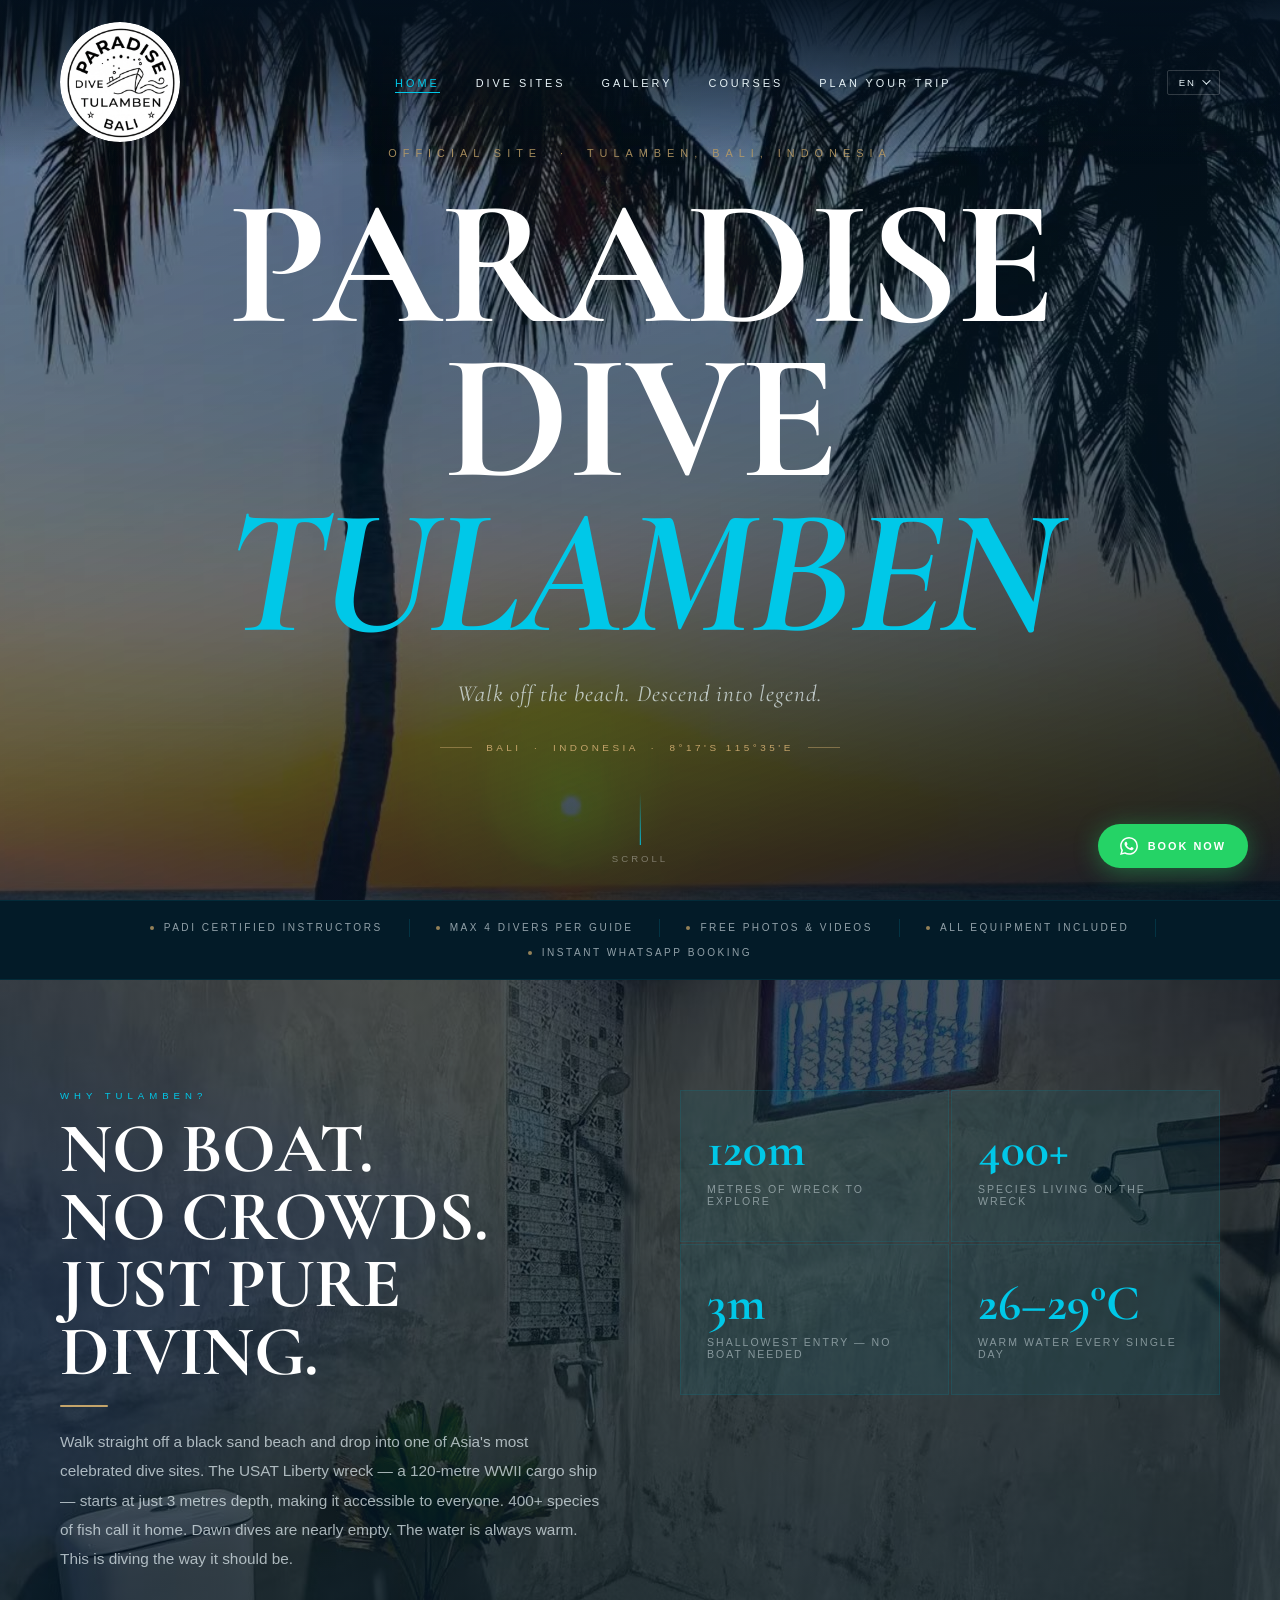
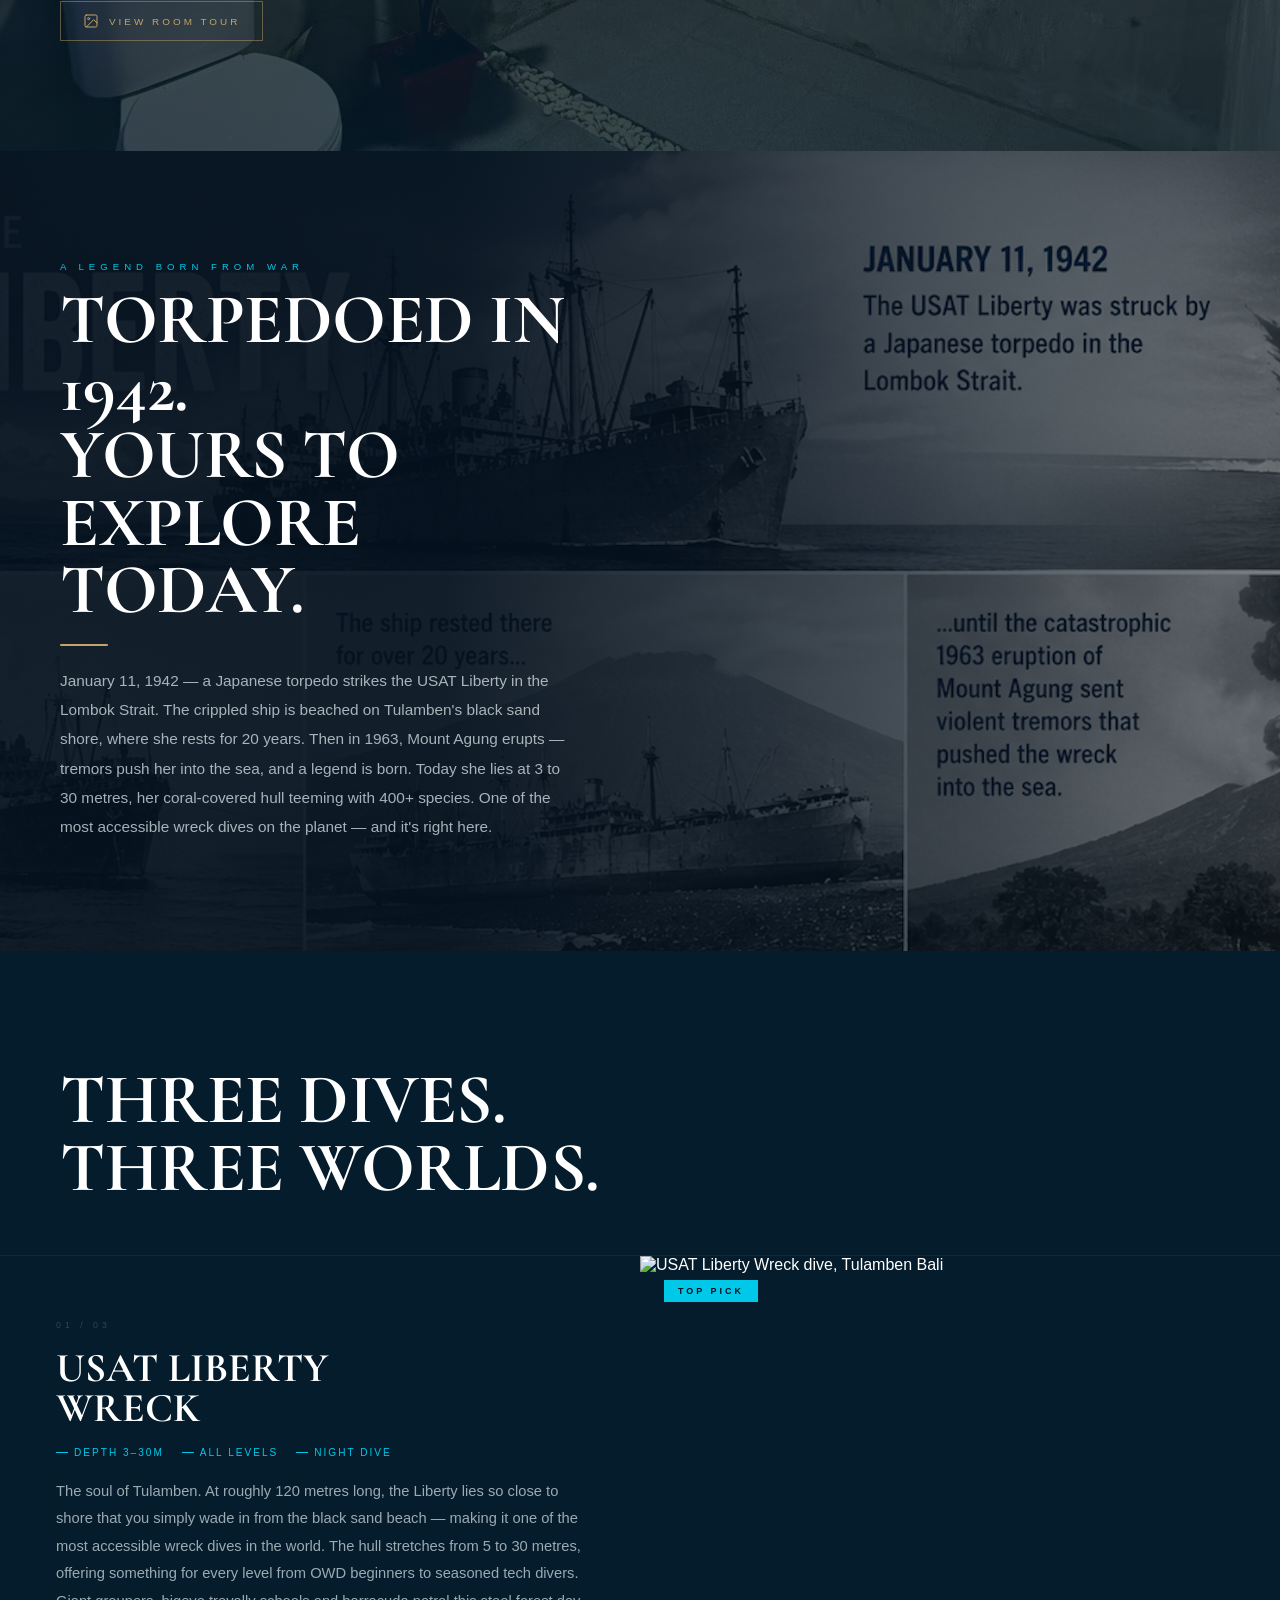
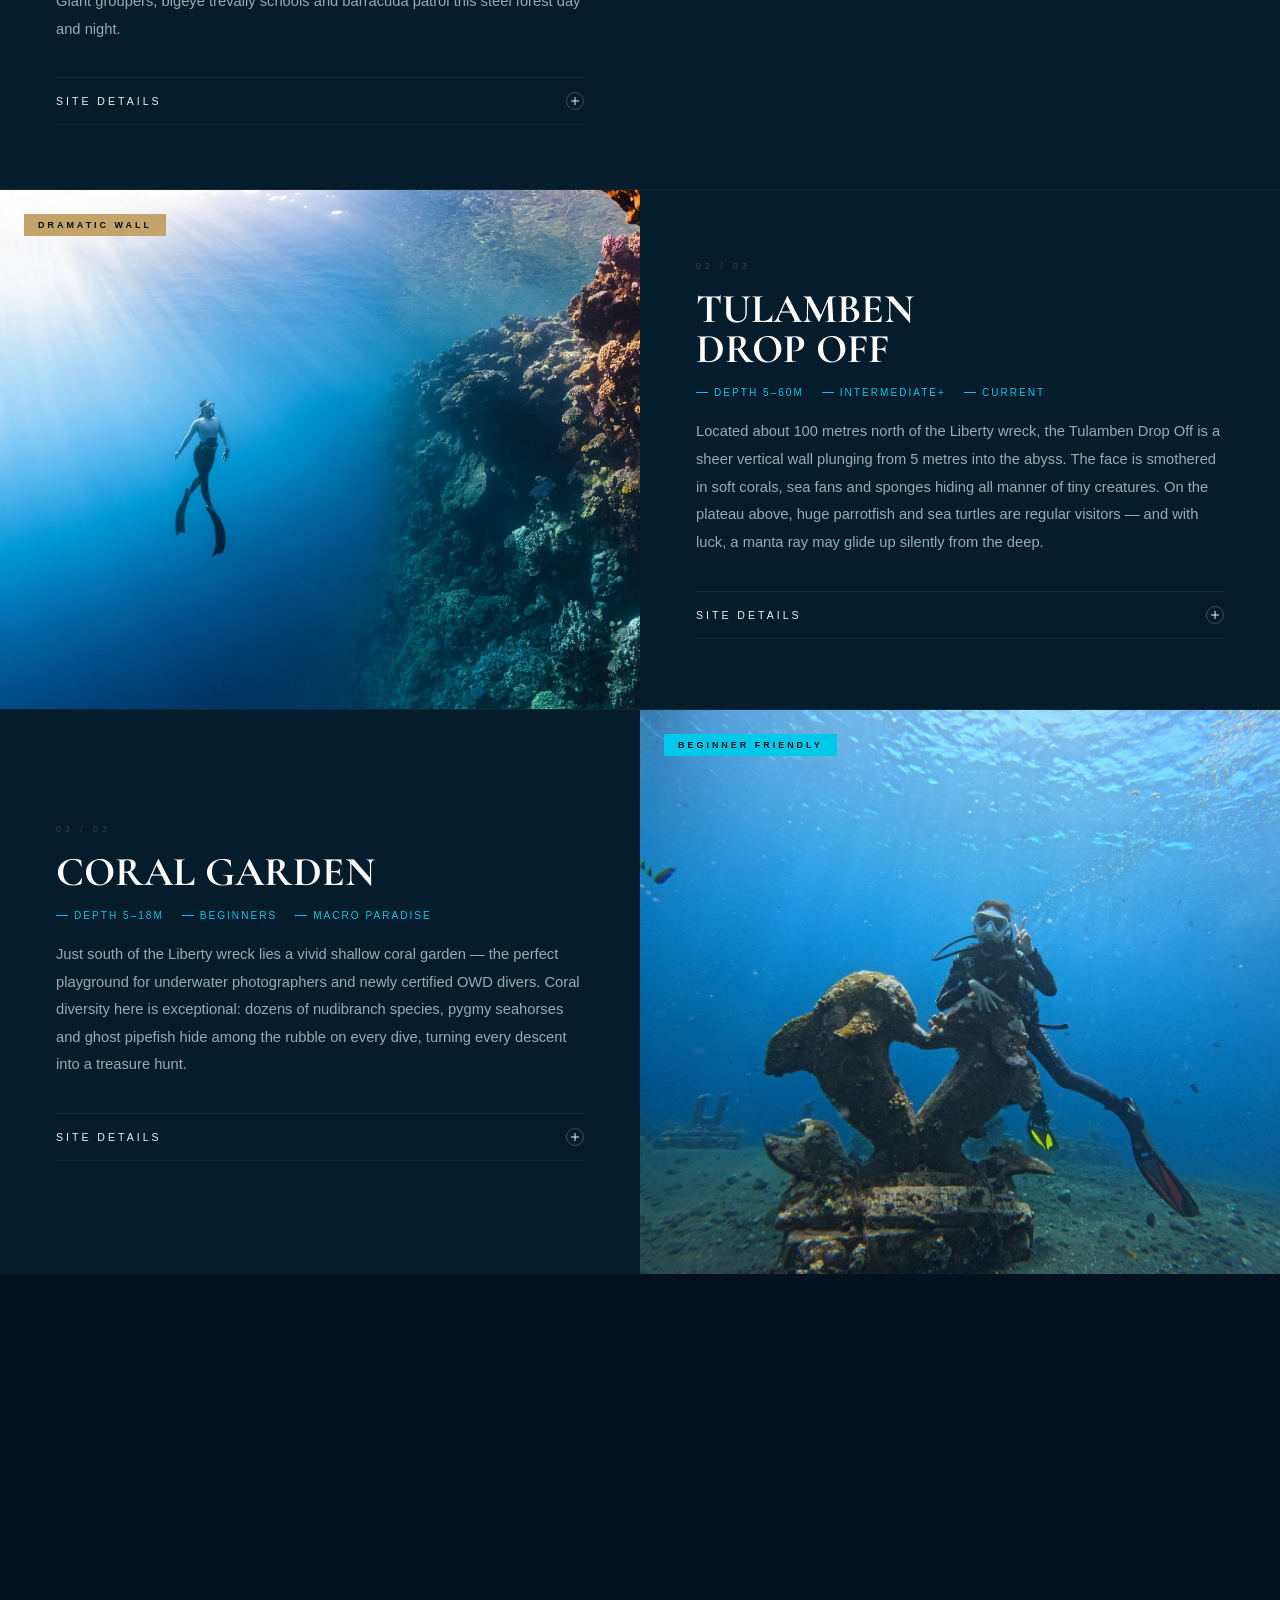
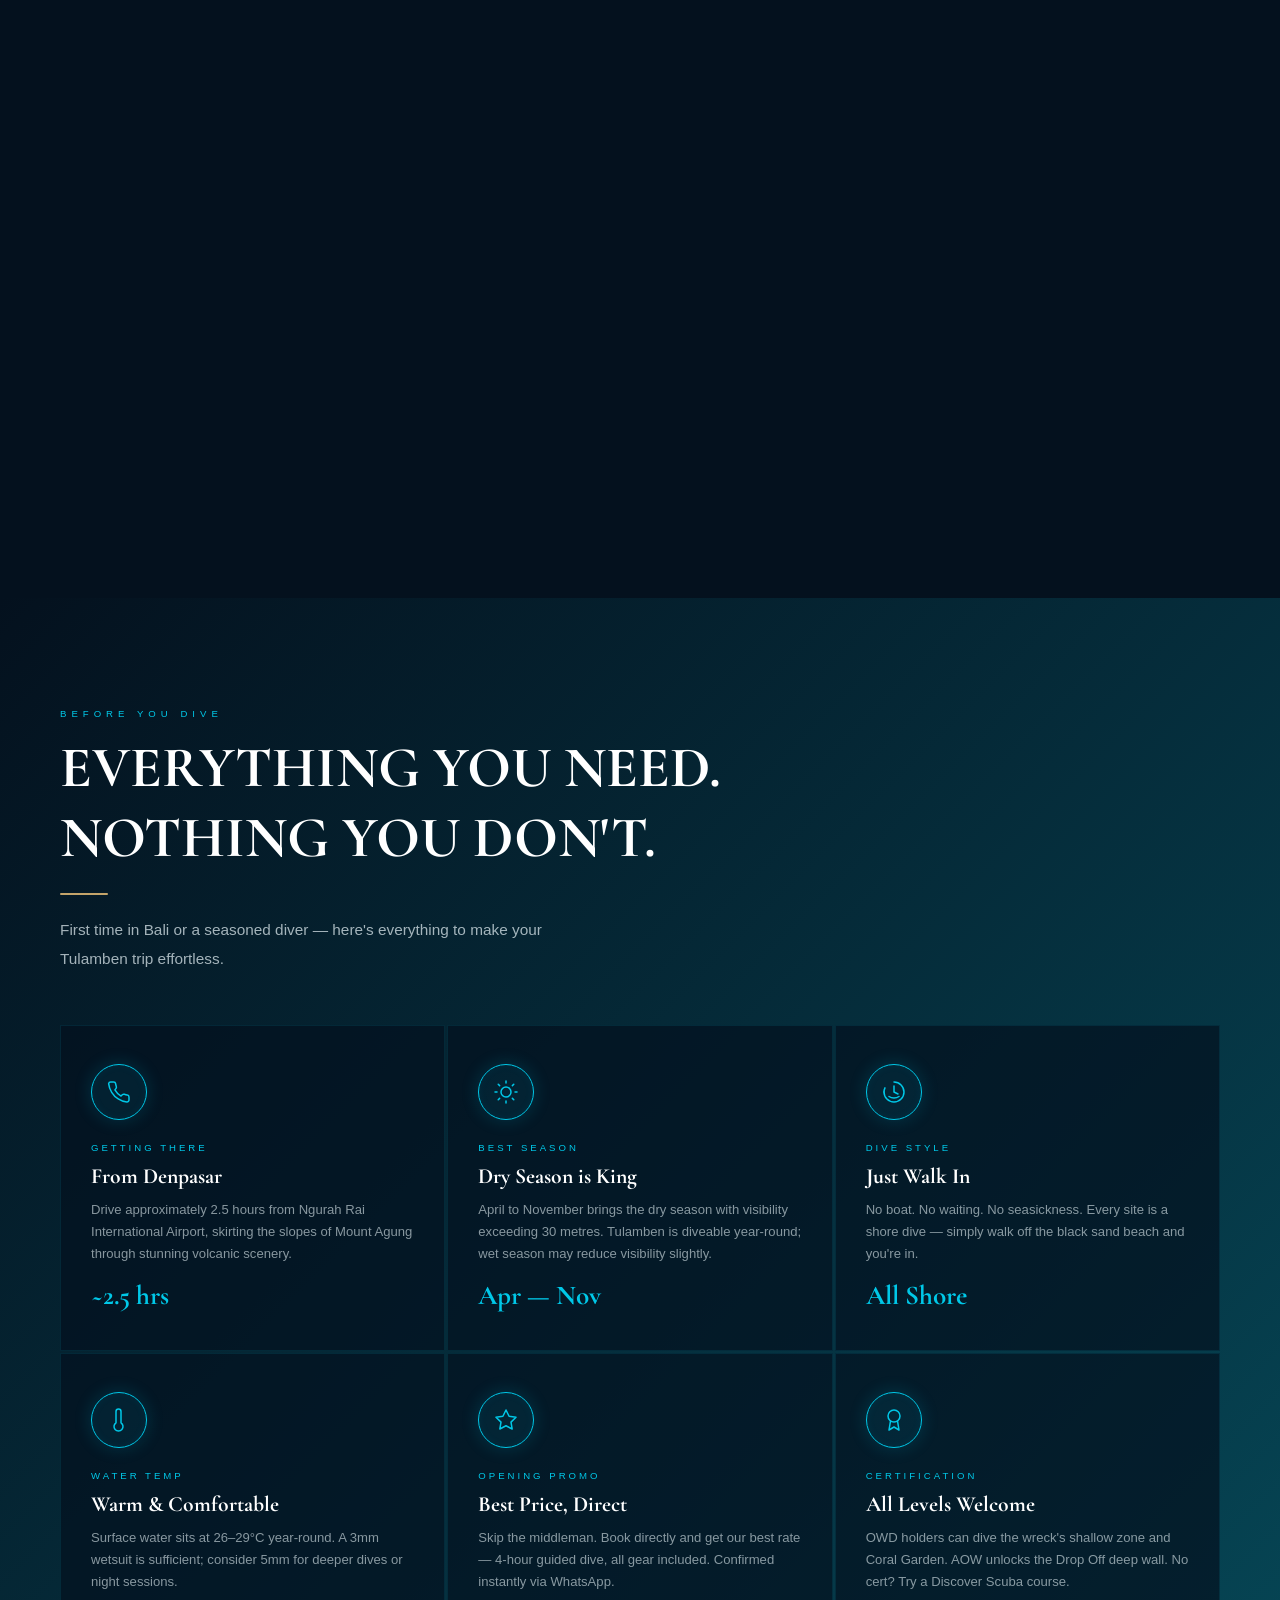
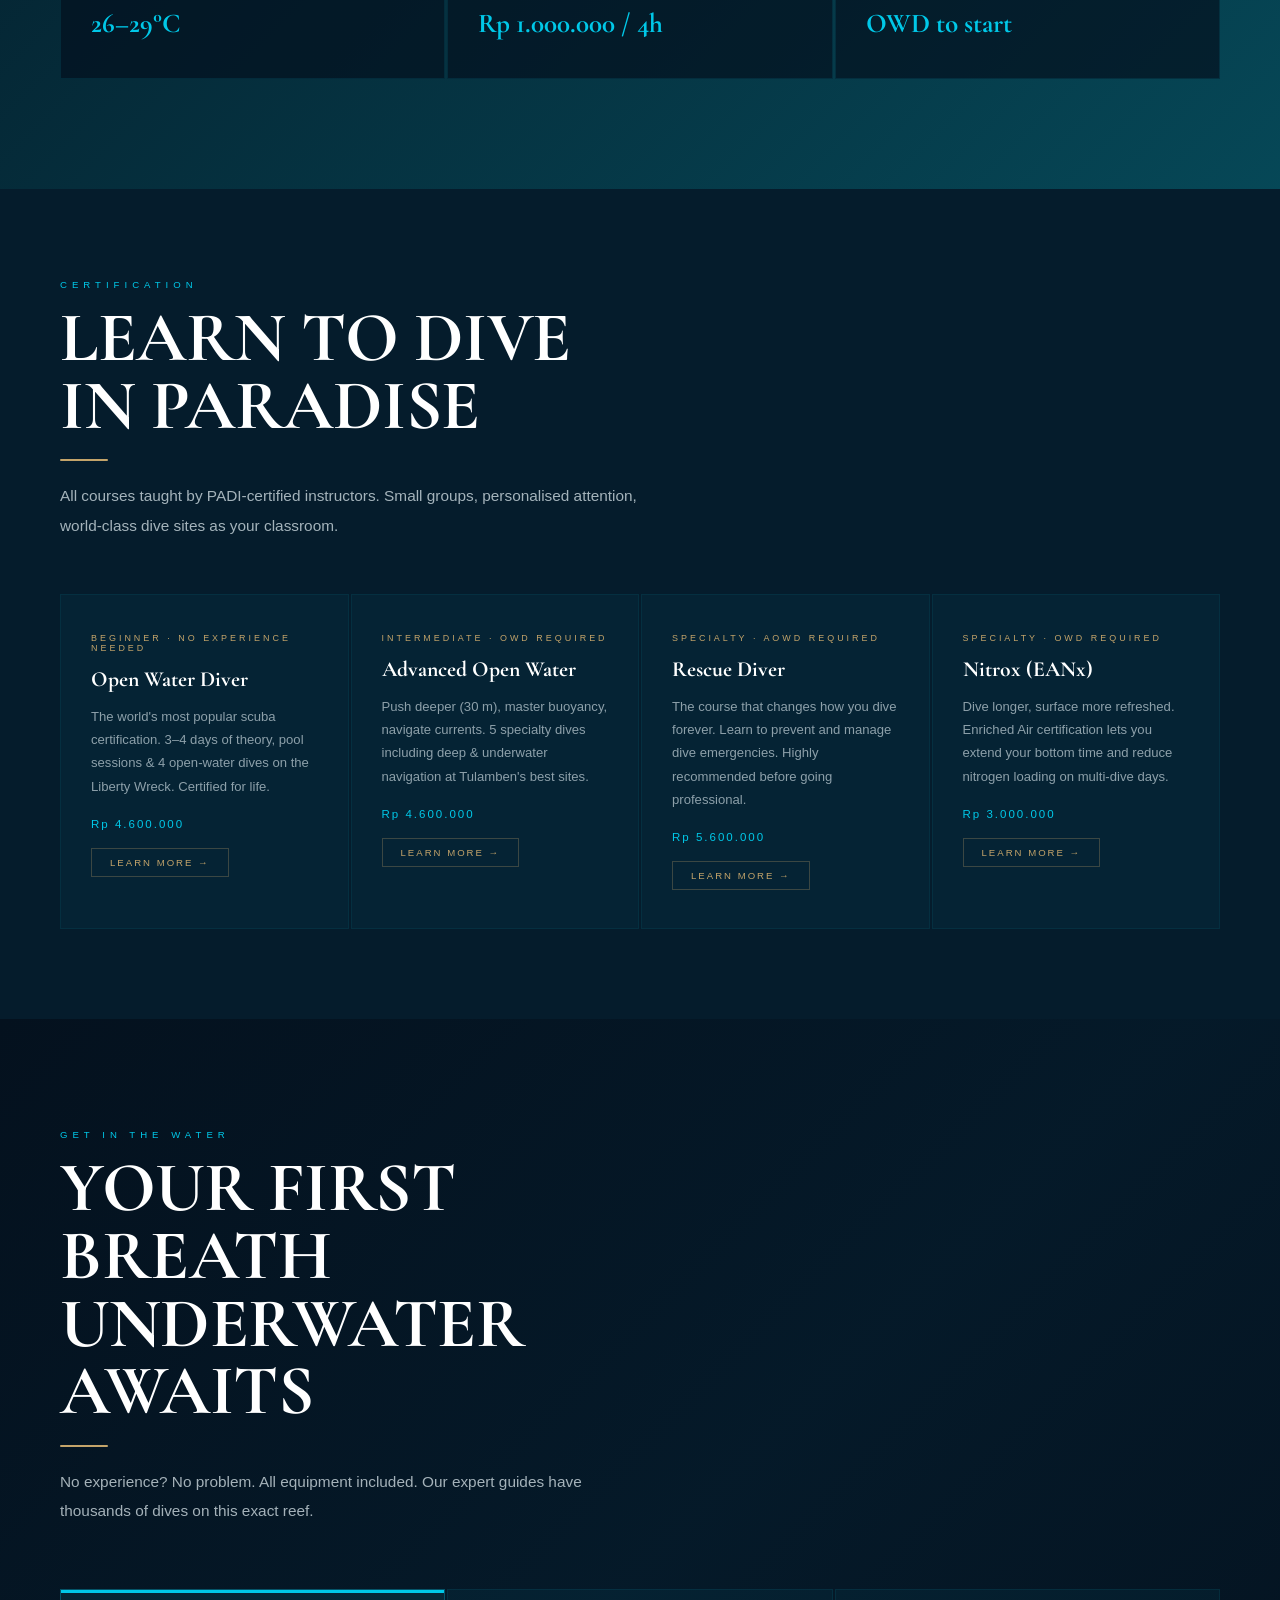
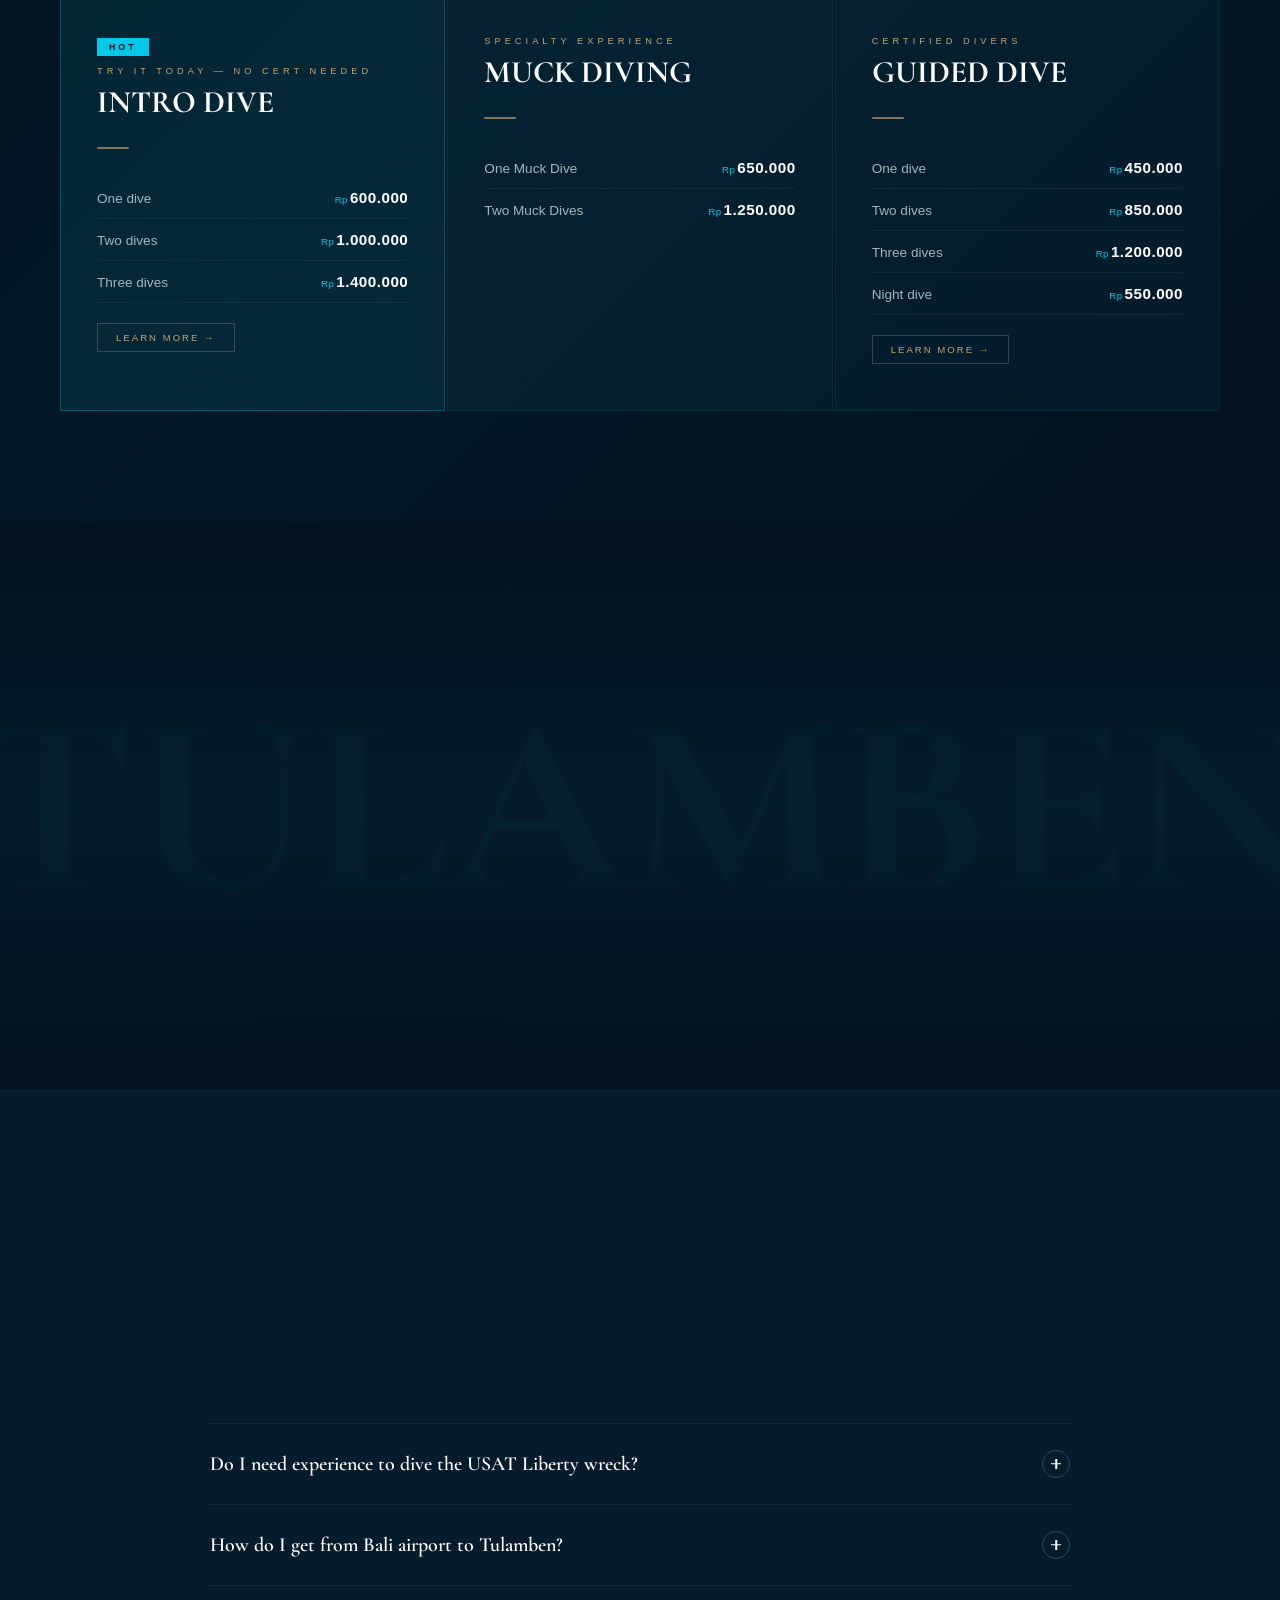
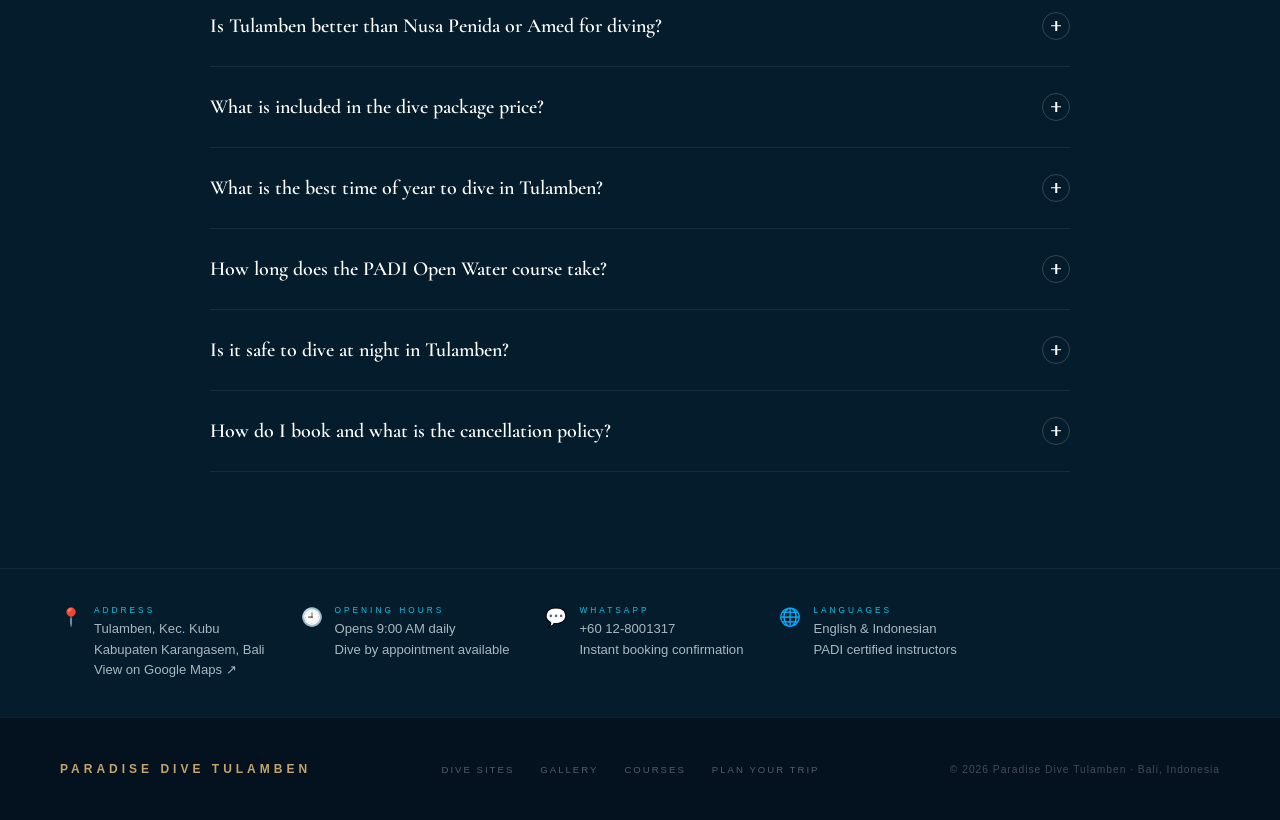
==== commit 6470a543: "Add FAQ section with structured data" ====
--- a/Paradise/Paradise Dive Tulamben.html
+++ b/Paradise/Paradise Dive Tulamben.html
@@ -1,3 +1,4 @@
+
 <!DOCTYPE html>
 <html lang="en">
 <head>
@@ -486,6 +487,46 @@
     .btn-ghost { display: inline-block; padding: 17px 46px; margin-left: 14px; border: 1px solid rgba(255,255,255,0.22); color: var(--white); font-family: var(--ui); font-size: 0.68rem; letter-spacing: 3px; text-transform: uppercase; font-weight: 700; text-decoration: none; transition: border-color 0.3s, color 0.3s; }
     .btn-ghost:hover { border-color: var(--sand); color: var(--sand); }
 
+    /* ── FAQ ── */
+    #faq { background: var(--deep); padding: 96px 60px; }
+    .faq-inner { max-width: 860px; margin: 0 auto; }
+    .faq-header { margin-bottom: 56px; }
+    .faq-list { display: flex; flex-direction: column; gap: 0; border-top: 1px solid rgba(255,255,255,0.07); }
+    .faq-item { border-bottom: 1px solid rgba(255,255,255,0.07); }
+    .faq-question {
+      width: 100%; text-align: left; background: none; border: none;
+      padding: 26px 0; display: flex; align-items: center; justify-content: space-between; gap: 24px;
+      cursor: pointer; color: var(--white);
+      font-family: 'Cormorant Garamond', Georgia, serif;
+      font-size: clamp(1.05rem, 1.8vw, 1.25rem); font-weight: 600;
+      transition: color 0.25s;
+    }
+    .faq-question:hover { color: var(--accent); }
+    .faq-question.open { color: var(--accent); }
+    .faq-icon {
+      width: 28px; height: 28px; flex-shrink: 0;
+      border: 1px solid rgba(255,255,255,0.18); border-radius: 50%;
+      position: relative; transition: border-color 0.3s, transform 0.4s;
+    }
+    .faq-icon::before, .faq-icon::after {
+      content: ''; position: absolute; background: currentColor;
+      top: 50%; left: 50%; transform: translate(-50%,-50%);
+    }
+    .faq-icon::before { width: 10px; height: 1.5px; }
+    .faq-icon::after  { width: 1.5px; height: 10px; transition: transform 0.4s, opacity 0.4s; }
+    .faq-question.open .faq-icon { border-color: var(--accent); transform: rotate(45deg); }
+    .faq-answer {
+      max-height: 0; overflow: hidden;
+      transition: max-height 0.5s ease, padding 0.35s ease;
+    }
+    .faq-answer.open { max-height: 400px; }
+    .faq-answer-inner {
+      padding: 0 0 28px;
+      font-family: var(--ui); font-size: 0.94rem; line-height: 1.9;
+      color: rgba(232,244,248,0.66); max-width: 720px;
+    }
+    @media (max-width: 768px) { #faq { padding: 64px 28px; } }
+
     /* ── Footer Contact ── */
     .footer-contact { padding: 36px 60px; background: var(--deep); border-top: 1px solid rgba(255,255,255,0.05); display: flex; flex-wrap: wrap; gap: 36px; align-items: flex-start; }
     .footer-contact-item { display: flex; align-items: flex-start; gap: 12px; }
@@ -578,6 +619,80 @@
       .tips-grid { grid-template-columns: 1fr !important; }
     }
   </style>
+  <!-- ── FAQ Schema (GEO + SEO) ── -->
+  <script type="application/ld+json">
+  {
+    "@context": "https://schema.org",
+    "@type": "FAQPage",
+    "mainEntity": [
+      {
+        "@type": "Question",
+        "name": "Do I need experience to dive the USAT Liberty wreck?",
+        "acceptedAnswer": {
+          "@type": "Answer",
+          "text": "No experience is needed. The Liberty wreck starts at just 3 metres depth, making it one of the most beginner-friendly wreck dives in the world. Complete beginners can join our Intro Dive (Discover Scuba) and explore the shallow sections with a dedicated guide. PADI Open Water certified divers can access the full wreck down to 18 metres, while Advanced divers can reach the deepest sections at 30 metres."
+        }
+      },
+      {
+        "@type": "Question",
+        "name": "How do I get from Bali airport to Tulamben?",
+        "acceptedAnswer": {
+          "@type": "Answer",
+          "text": "Tulamben is approximately 2.5 hours by car from Ngurah Rai International Airport in Denpasar. We recommend hiring a private driver (around USD 30–40 one-way) or joining a shared shuttle. We are happy to recommend trusted drivers — just ask us on WhatsApp when you book."
+        }
+      },
+      {
+        "@type": "Question",
+        "name": "Is Tulamben better than Nusa Penida or Amed for diving?",
+        "acceptedAnswer": {
+          "@type": "Answer",
+          "text": "Tulamben stands out for beginner accessibility, the iconic USAT Liberty wreck as a shore dive with no boat required, consistently calm conditions, and extraordinary marine biodiversity — it is widely considered one of the best shore dives in all of Asia. Nusa Penida is famous for mola-mola and manta rays but requires a boat and strong currents. Amed is quieter and great for macro."
+        }
+      },
+      {
+        "@type": "Question",
+        "name": "What is included in the dive package price?",
+        "acceptedAnswer": {
+          "@type": "Answer",
+          "text": "All dive packages include: full scuba equipment (BCD, regulator, wetsuit, mask, fins, tank), a PADI-certified dive guide, underwater photos and video, drinking water, and a post-dive freshwater rinse. There are no hidden fees. For course packages, all learning materials and certification fees are also included."
+        }
+      },
+      {
+        "@type": "Question",
+        "name": "What is the best time of year to dive in Tulamben?",
+        "acceptedAnswer": {
+          "@type": "Answer",
+          "text": "Tulamben is diveable year-round. The dry season (April to November) offers the best visibility — often exceeding 25–30 metres. Water temperature stays between 26–29°C throughout the year. The wet season (December to March) has fewer crowds and diving conditions remain good."
+        }
+      },
+      {
+        "@type": "Question",
+        "name": "How long does the PADI Open Water course take?",
+        "acceptedAnswer": {
+          "@type": "Answer",
+          "text": "The PADI Open Water Diver course typically takes 3 to 4 days at Paradise Dive Tulamben. Day 1 covers theory and confined water skills. Days 2–3 involve 4 open-water dives on the Liberty Wreck and Coral Garden. You leave fully certified and ready to dive anywhere in the world to 18 metres."
+        }
+      },
+      {
+        "@type": "Question",
+        "name": "Is it safe to dive at night in Tulamben?",
+        "acceptedAnswer": {
+          "@type": "Answer",
+          "text": "Yes — Tulamben is one of Bali's best night diving locations. The Liberty Wreck transforms after dark with bioluminescent plankton, hunting lionfish, and octopus. All night dives are led by an experienced guide with full lighting equipment."
+        }
+      },
+      {
+        "@type": "Question",
+        "name": "How do I book and what is the cancellation policy?",
+        "acceptedAnswer": {
+          "@type": "Answer",
+          "text": "Message us on WhatsApp (+60 12-8001317) and we confirm within minutes. No deposit is required. We ask for 24 hours notice for cancellations or rescheduling. Payment is made on arrival at the dive centre."
+        }
+      }
+    ]
+  }
+  </script>
+
 </head>
 <body>
 
@@ -989,6 +1104,100 @@
     <p class="cta-sub">Spots fill fast — especially at dawn. Message us on WhatsApp and get confirmed in minutes. Your underwater adventure starts now.</p>
     <a href="https://wa.me/60128001317?text=Hi%20Paradise%20Dive%20Tulamben!%20I'd%20like%20to%20book%20a%20dive.%20Please%20let%20me%20know%20your%20availability%20%F0%9F%A4%BF" target="_blank" rel="noopener" class="btn-primary">Book Now — Instant Confirmation</a>
     <a href="#courses" class="btn-ghost">See All Prices</a>
+  </section>
+
+  <!-- ── FAQ ── -->
+  <section id="faq">
+    <div class="faq-inner">
+      <div class="faq-header">
+        <p class="section-title faq-label">Common Questions</p>
+        <h2 class="section-heading faq-heading">Everything<br>You Want to Know</h2>
+        <div class="divider"></div>
+      </div>
+      <div class="faq-list">
+
+        <div class="faq-item">
+          <button class="faq-question" onclick="toggleFaq(this)">
+            <span class="faq-q1">Do I need experience to dive the USAT Liberty wreck?</span>
+            <span class="faq-icon"></span>
+          </button>
+          <div class="faq-answer">
+            <div class="faq-answer-inner faq-a1">No experience is needed. The Liberty wreck starts at just 3 metres depth, making it one of the most beginner-friendly wreck dives in the world. Complete beginners can join our Intro Dive (Discover Scuba) and explore the shallow sections with a dedicated guide. PADI Open Water certified divers can access the full wreck down to 18 metres, while Advanced divers can reach the deepest sections at 30 metres.</div>
+          </div>
+        </div>
+
+        <div class="faq-item">
+          <button class="faq-question" onclick="toggleFaq(this)">
+            <span class="faq-q2">How do I get from Bali airport to Tulamben?</span>
+            <span class="faq-icon"></span>
+          </button>
+          <div class="faq-answer">
+            <div class="faq-answer-inner faq-a2">Tulamben is approximately 2.5 hours by car from Ngurah Rai International Airport in Denpasar. The drive takes you along the northeastern coast past Mount Agung — one of Bali's most scenic routes. We recommend hiring a private driver (around USD 30–40 one-way) or joining a shared shuttle. We are happy to recommend trusted drivers — just ask us on WhatsApp when you book.</div>
+          </div>
+        </div>
+
+        <div class="faq-item">
+          <button class="faq-question" onclick="toggleFaq(this)">
+            <span class="faq-q3">Is Tulamben better than Nusa Penida or Amed for diving?</span>
+            <span class="faq-icon"></span>
+          </button>
+          <div class="faq-answer">
+            <div class="faq-answer-inner faq-a3">Each site has its strengths — but Tulamben offers something unique: the USAT Liberty wreck, accessible as a shore dive with no boat required. Nusa Penida is famous for mola-mola and manta rays but requires a boat and can have strong currents. Amed is quieter and great for macro. Tulamben stands out for beginner accessibility, the iconic wreck, consistently calm conditions, and extraordinary marine biodiversity — it is widely considered one of the best shore dives in all of Asia.</div>
+          </div>
+        </div>
+
+        <div class="faq-item">
+          <button class="faq-question" onclick="toggleFaq(this)">
+            <span class="faq-q4">What is included in the dive package price?</span>
+            <span class="faq-icon"></span>
+          </button>
+          <div class="faq-answer">
+            <div class="faq-answer-inner faq-a4">All our dive packages include: full scuba equipment (BCD, regulator, wetsuit, mask, fins, tank), a PADI-certified dive guide, underwater photos and video of your dive, drinking water, and a post-dive freshwater rinse. There are no hidden fees. For course packages, all learning materials and certification fees are also included. Simply bring your swimwear, sunscreen, and a sense of adventure.</div>
+          </div>
+        </div>
+
+        <div class="faq-item">
+          <button class="faq-question" onclick="toggleFaq(this)">
+            <span class="faq-q5">What is the best time of year to dive in Tulamben?</span>
+            <span class="faq-icon"></span>
+          </button>
+          <div class="faq-answer">
+            <div class="faq-answer-inner faq-a5">Tulamben is diveable year-round thanks to its calm, sheltered bay. The dry season (April to November) offers the best visibility — often exceeding 25–30 metres — and the calmest surface conditions. The wet season (December to March) brings occasional rain but diving conditions remain good and the site is far less crowded. Water temperature stays between 26–29°C throughout the year, so no thick wetsuit is needed.</div>
+          </div>
+        </div>
+
+        <div class="faq-item">
+          <button class="faq-question" onclick="toggleFaq(this)">
+            <span class="faq-q6">How long does the PADI Open Water course take?</span>
+            <span class="faq-icon"></span>
+          </button>
+          <div class="faq-answer">
+            <div class="faq-answer-inner faq-a6">The PADI Open Water Diver course typically takes 3 to 4 days at Paradise Dive Tulamben. Day 1 covers online theory (which you can complete before arrival) and confined water skills in our pool. Days 2–3 involve 4 open-water training dives directly on the Liberty Wreck and Coral Garden — some of the world's most beautiful classroom dives. You leave fully certified and ready to dive anywhere in the world to 18 metres.</div>
+          </div>
+        </div>
+
+        <div class="faq-item">
+          <button class="faq-question" onclick="toggleFaq(this)">
+            <span class="faq-q7">Is it safe to dive at night in Tulamben?</span>
+            <span class="faq-icon"></span>
+          </button>
+          <div class="faq-answer">
+            <div class="faq-answer-inner faq-a7">Yes — Tulamben is one of Bali's best night diving locations. The Liberty Wreck transforms completely after dark: bioluminescent plankton, hunting lionfish, sleeping parrotfish, and octopus emerging from the coral make every night dive a completely different experience from the day. All night dives are led by an experienced guide with full lighting equipment, and the entry point is the same gentle beach slope used during the day.</div>
+          </div>
+        </div>
+
+        <div class="faq-item">
+          <button class="faq-question" onclick="toggleFaq(this)">
+            <span class="faq-q8">How do I book and what is the cancellation policy?</span>
+            <span class="faq-icon"></span>
+          </button>
+          <div class="faq-answer">
+            <div class="faq-answer-inner faq-a8">Booking is simple — message us directly on WhatsApp (+60 12-8001317) and we confirm within minutes. No deposit is required to hold your spot. We ask for 24 hours notice for cancellations or rescheduling. We understand that travel plans change, so we are flexible — just let us know as soon as possible and we will find a solution. Payment is made on arrival at the dive centre.</div>
+          </div>
+        </div>
+
+      </div>
+    </div>
   </section>
 
   <!-- ── Footer Contact ── -->
@@ -1492,6 +1701,22 @@
       });
     })();
 
+    /* ── FAQ Toggle ── */
+    window.toggleFaq = function(btn) {
+      const answer = btn.nextElementSibling;
+      const isOpen = btn.classList.contains('open');
+      // Close all
+      document.querySelectorAll('.faq-question.open').forEach(function(b) {
+        b.classList.remove('open');
+        b.nextElementSibling.classList.remove('open');
+      });
+      // Open clicked (if it was closed)
+      if (!isOpen) {
+        btn.classList.add('open');
+        answer.classList.add('open');
+      }
+    };
+
     /* ── Room Tour ── */
     (function() {
       const TOTAL = 11;
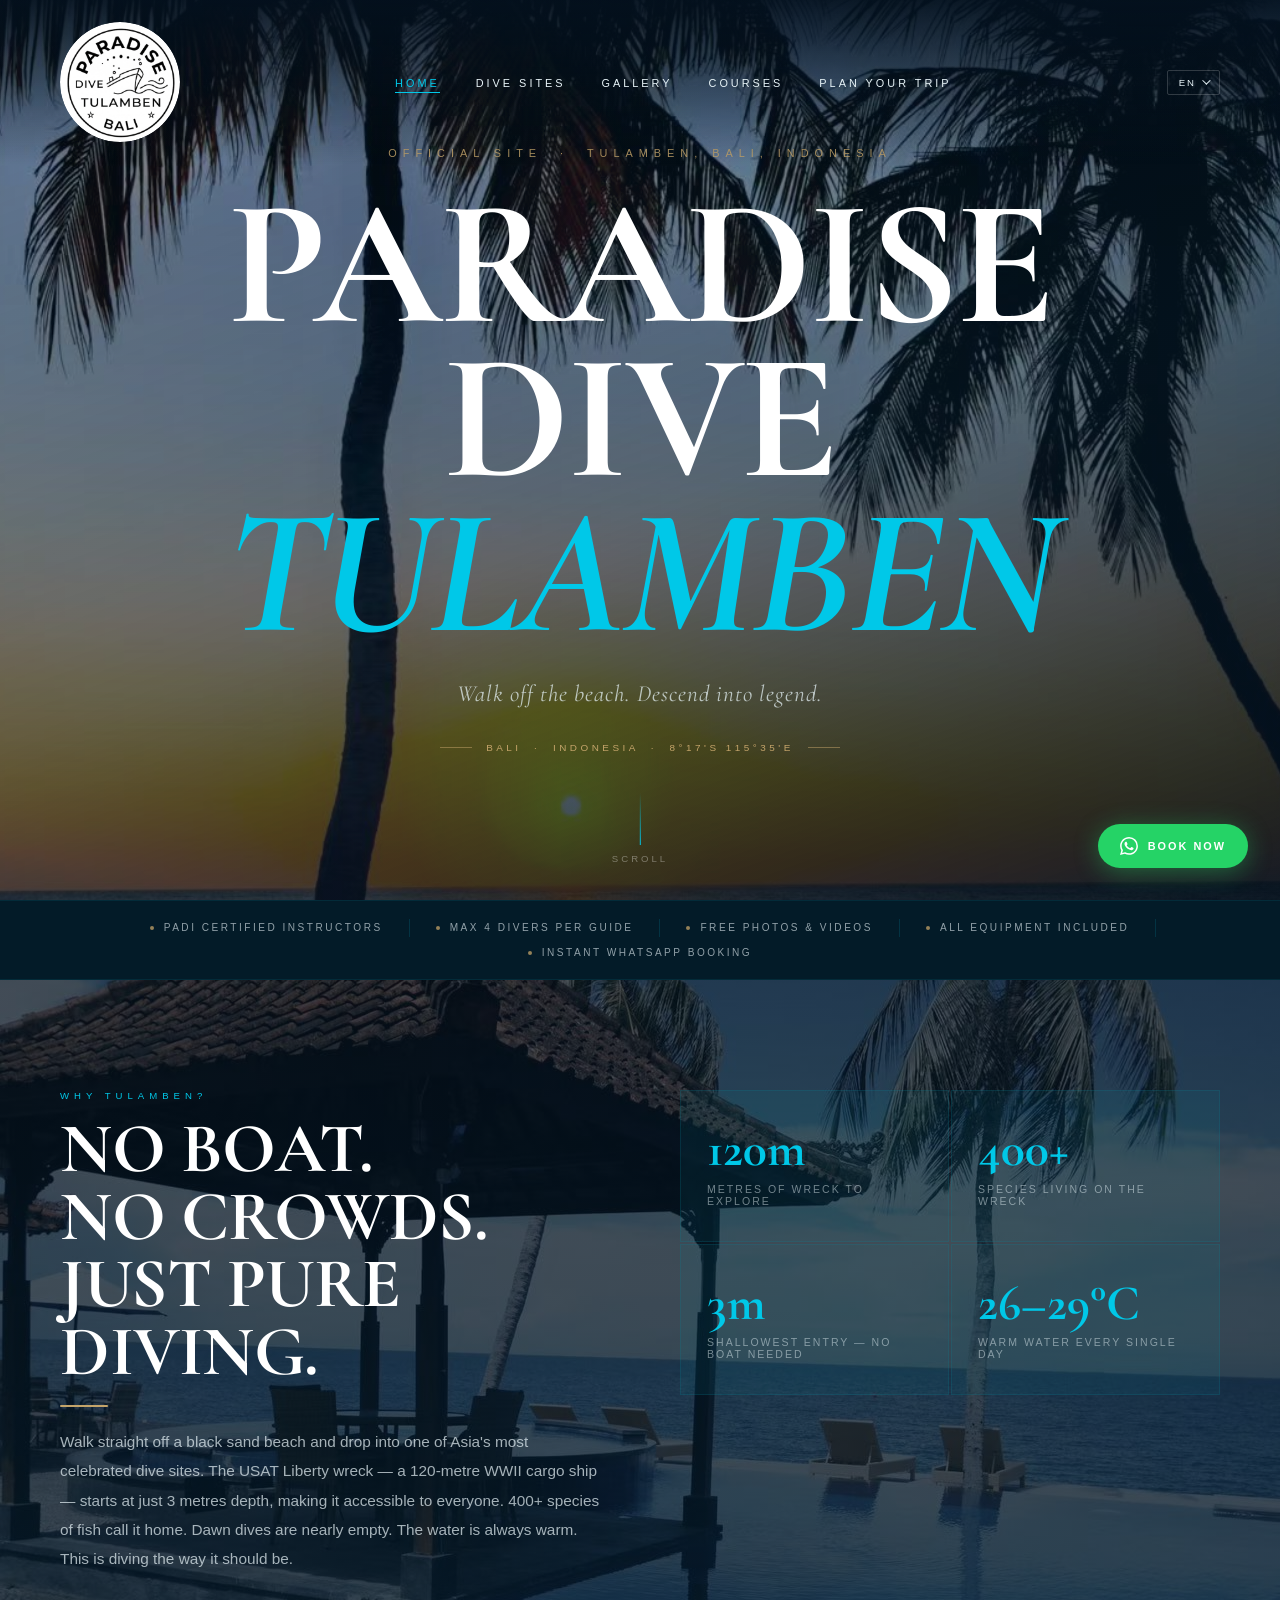
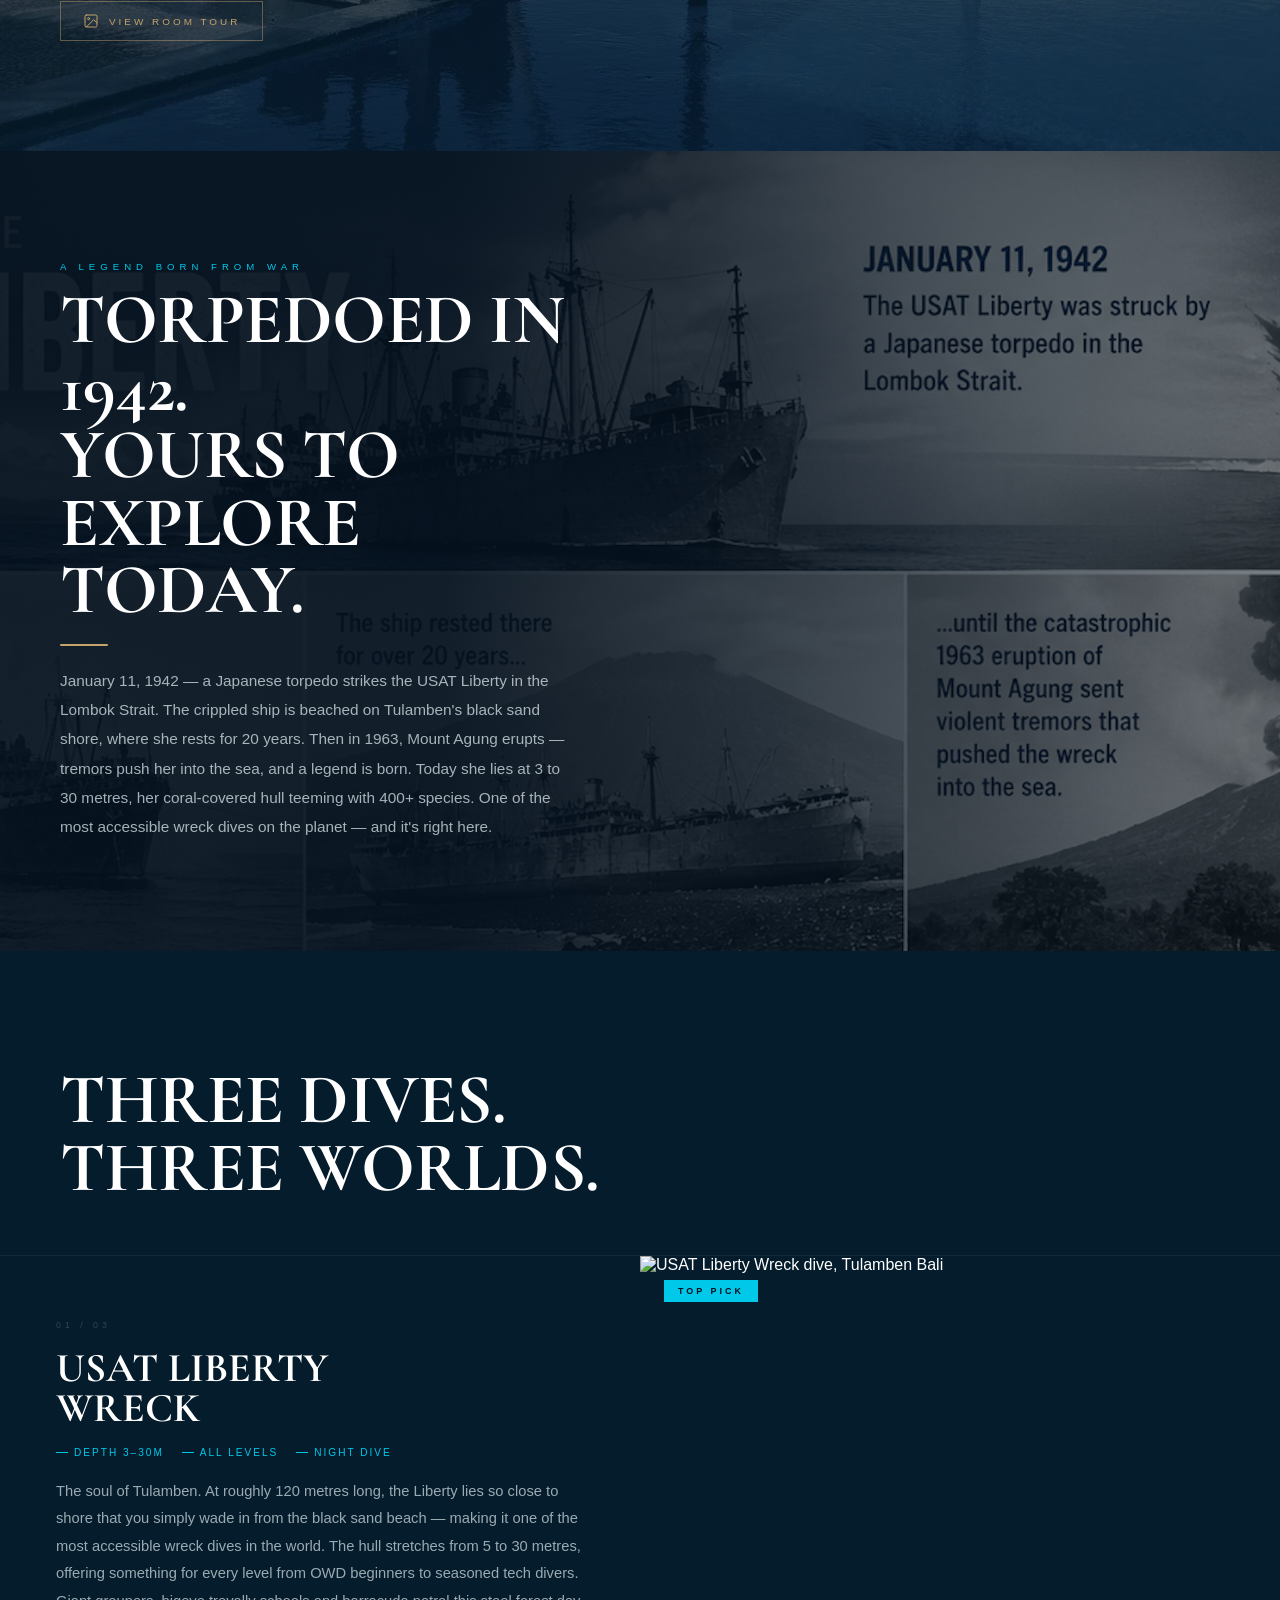
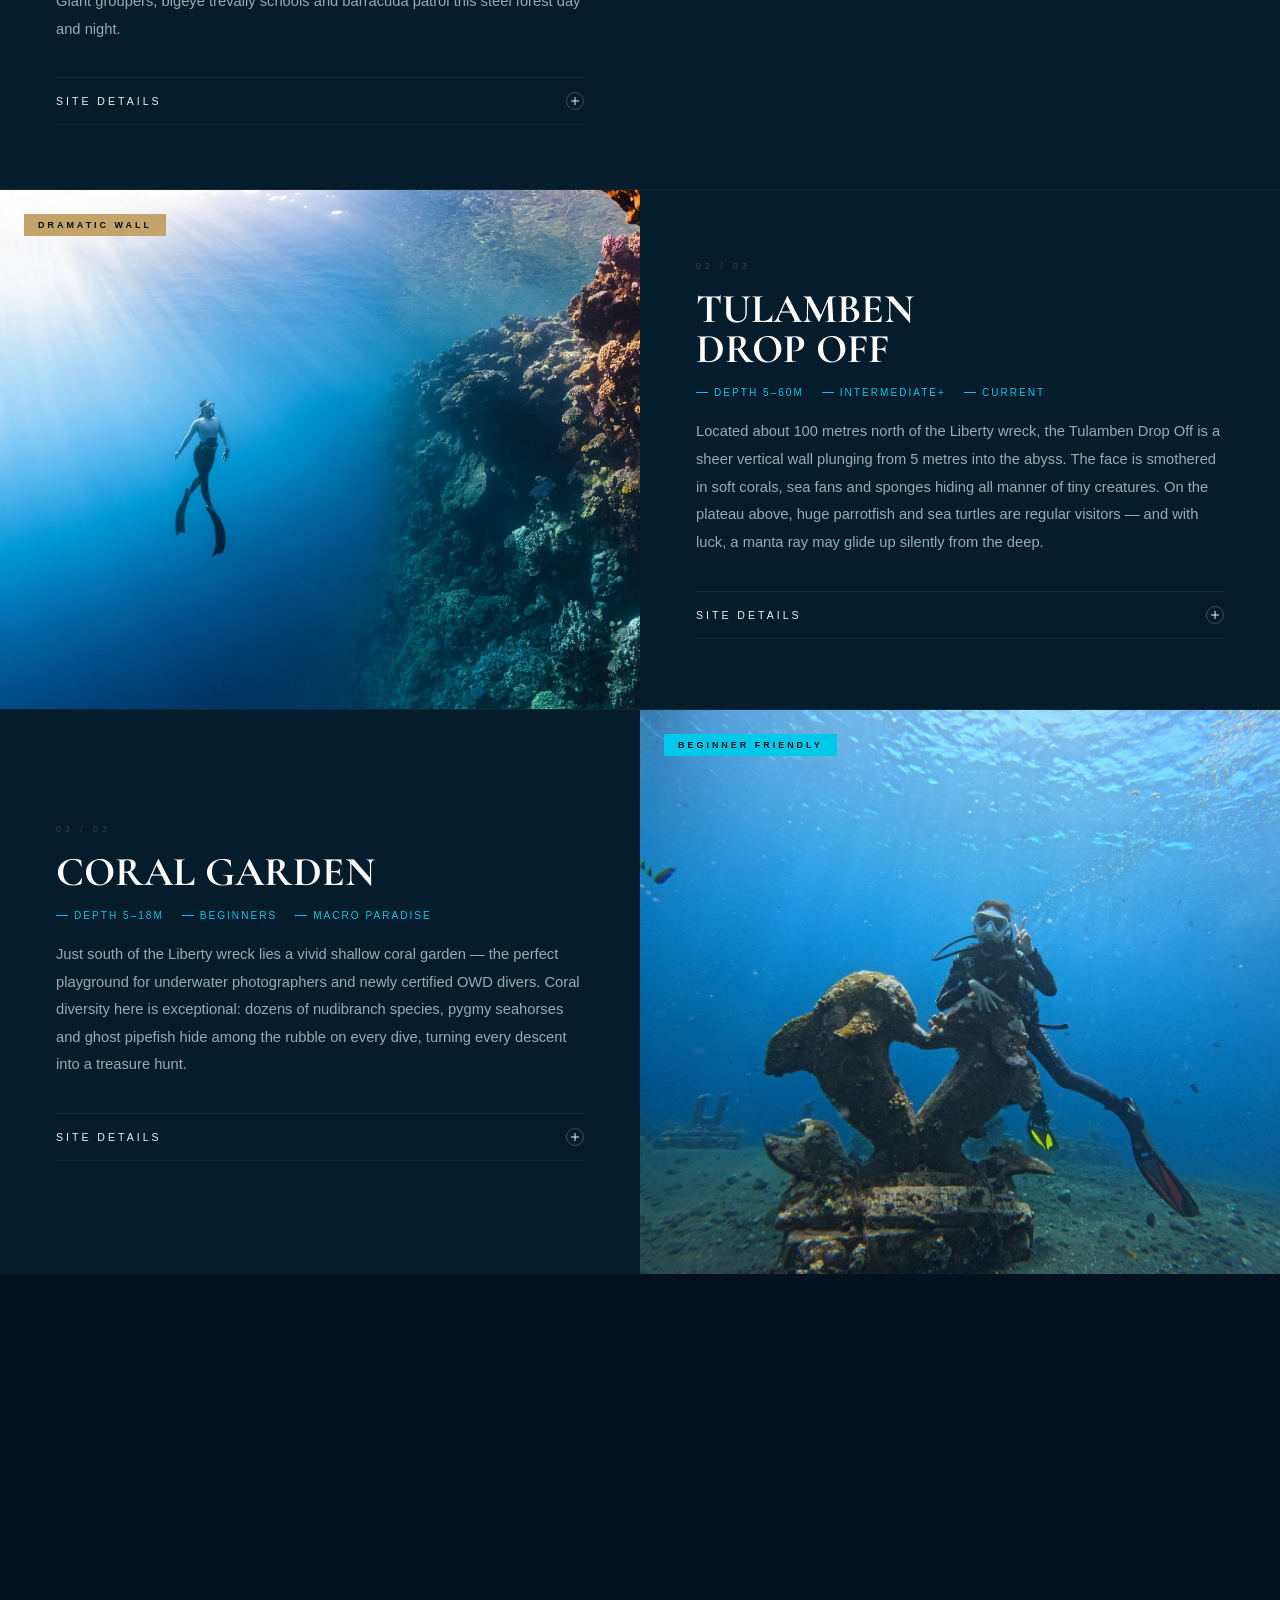
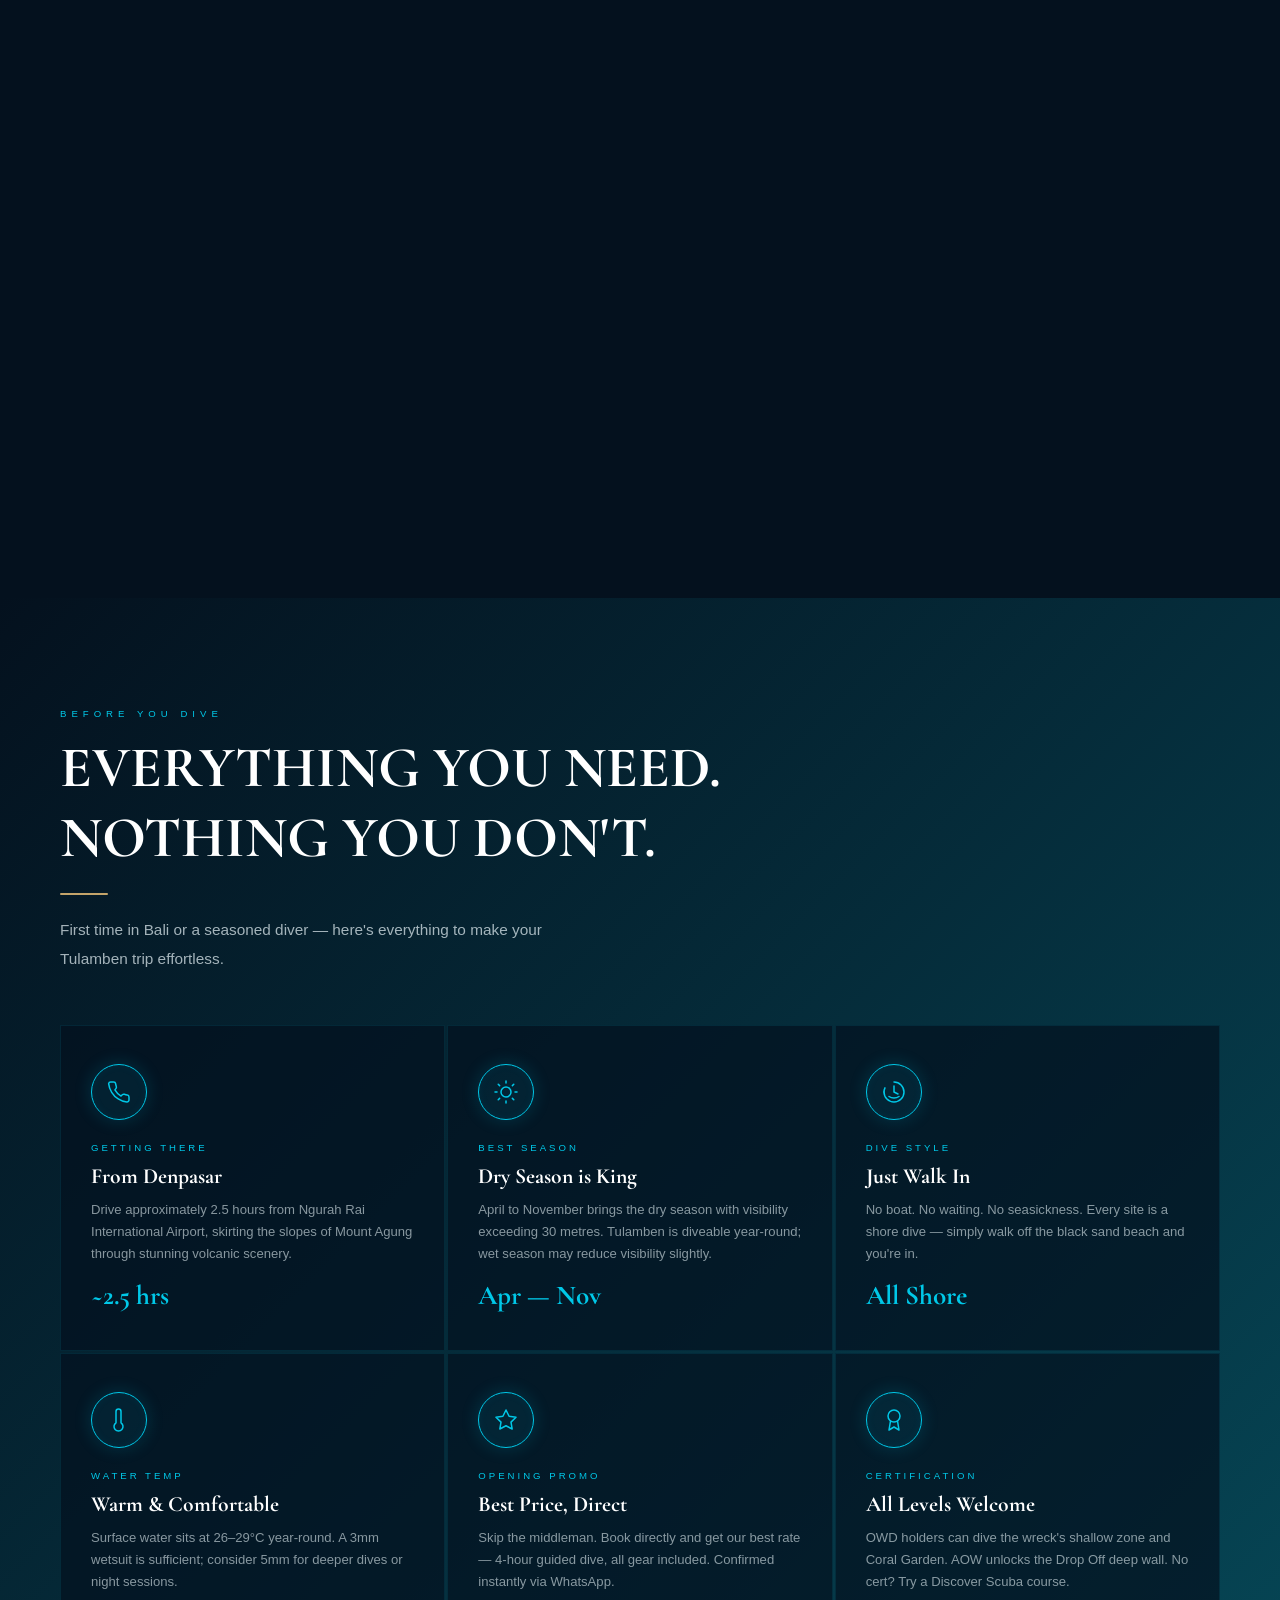
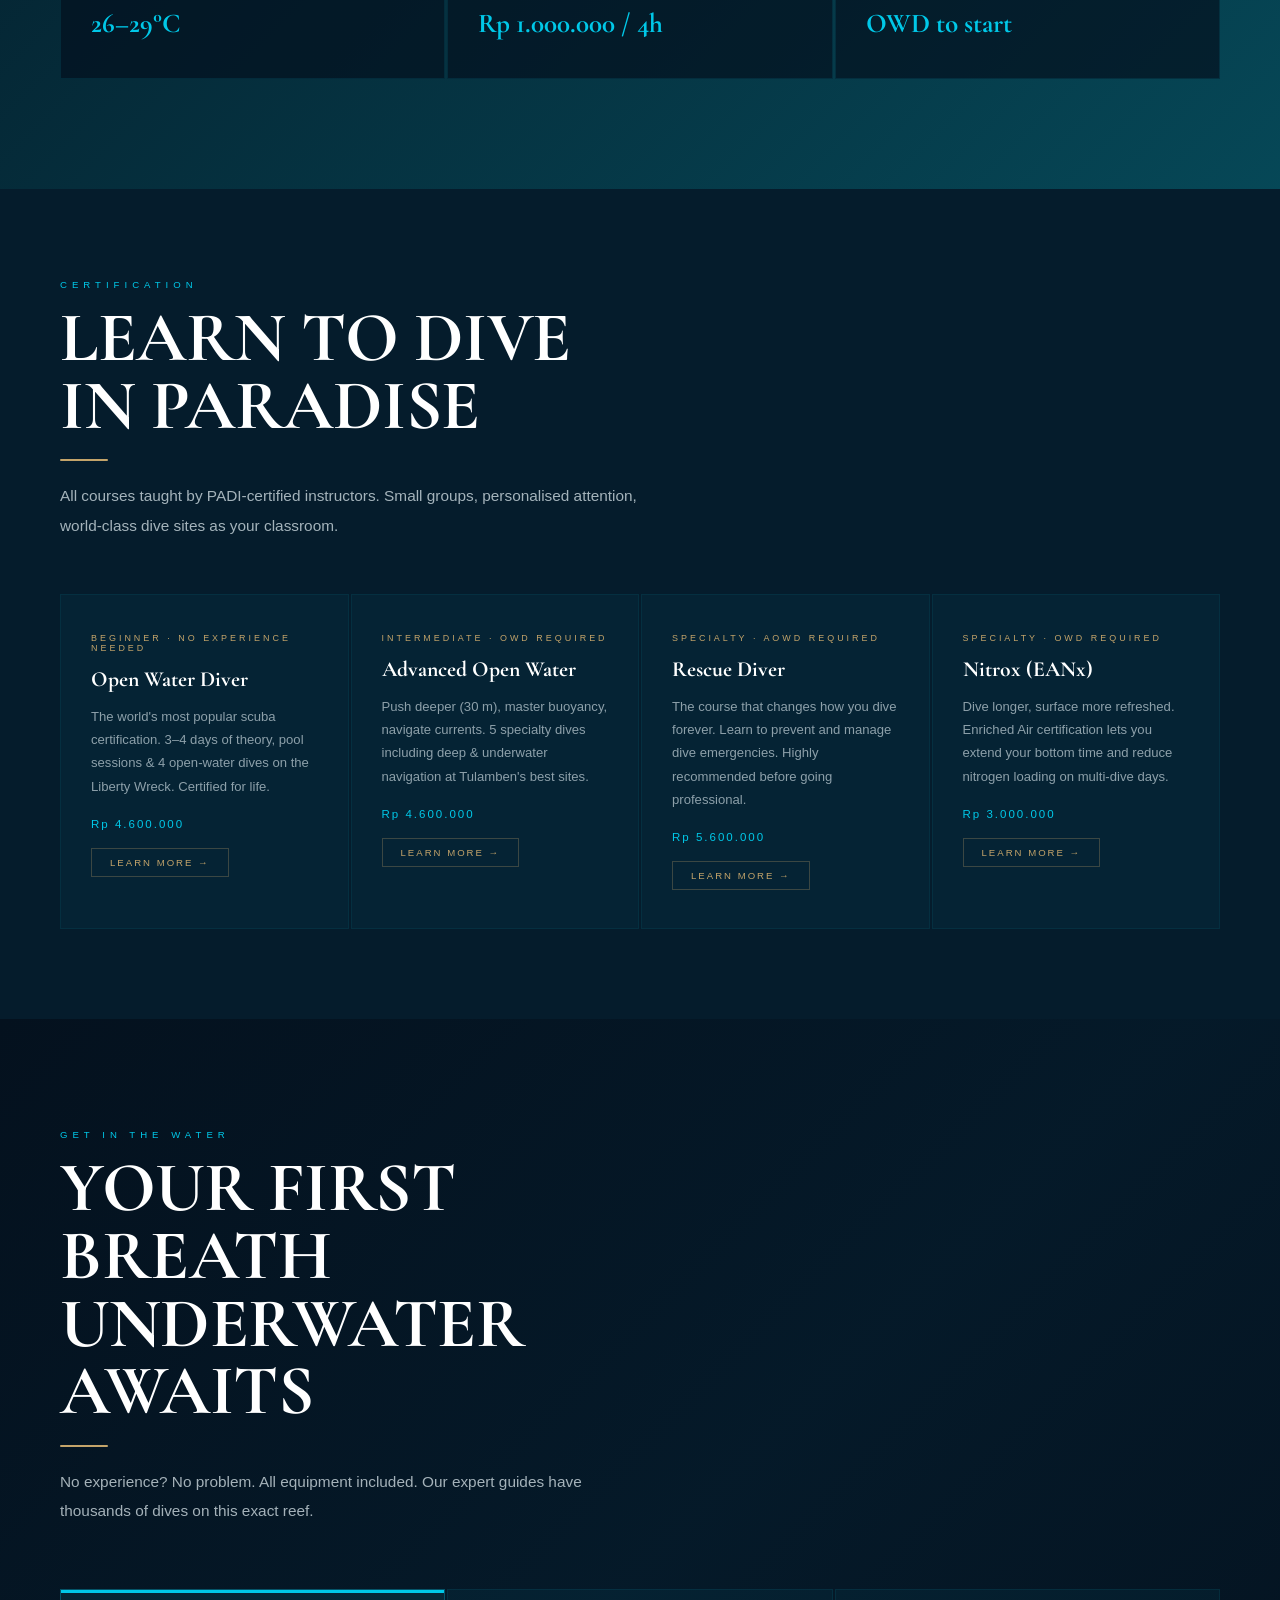
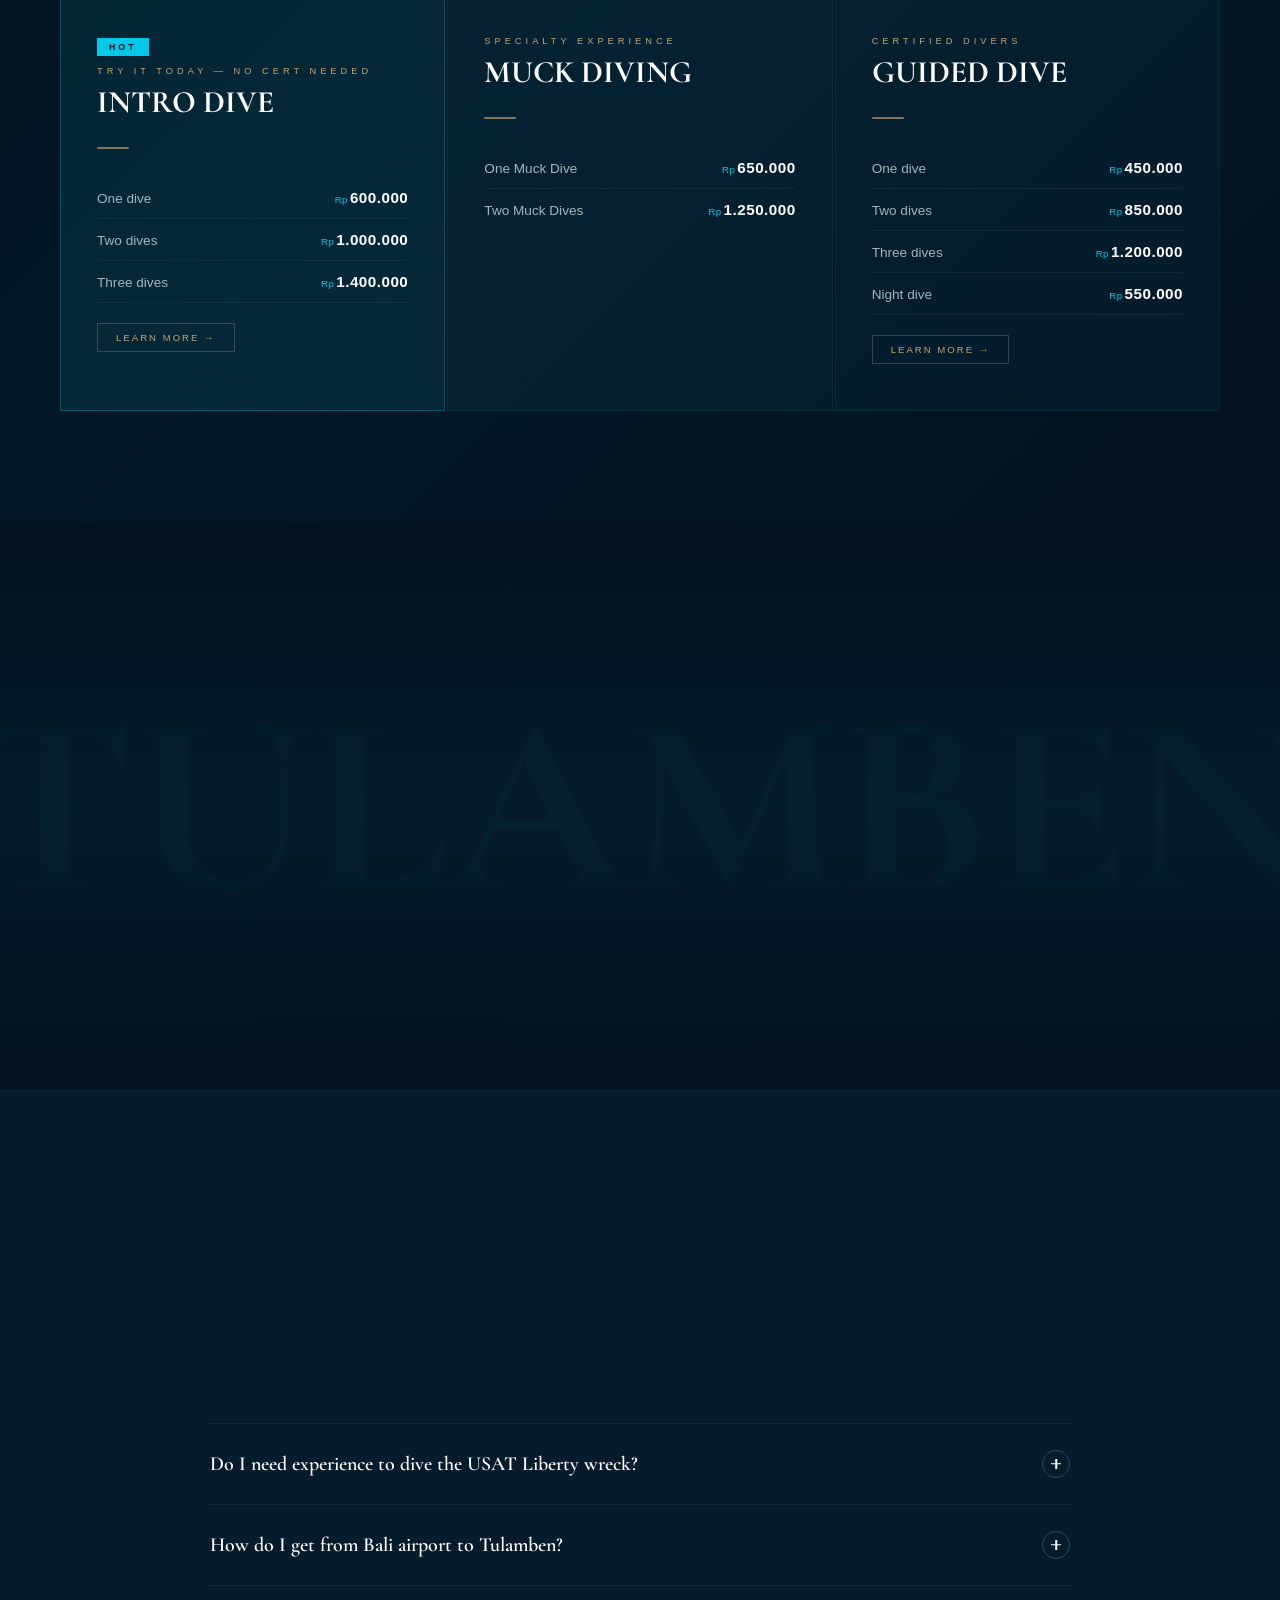
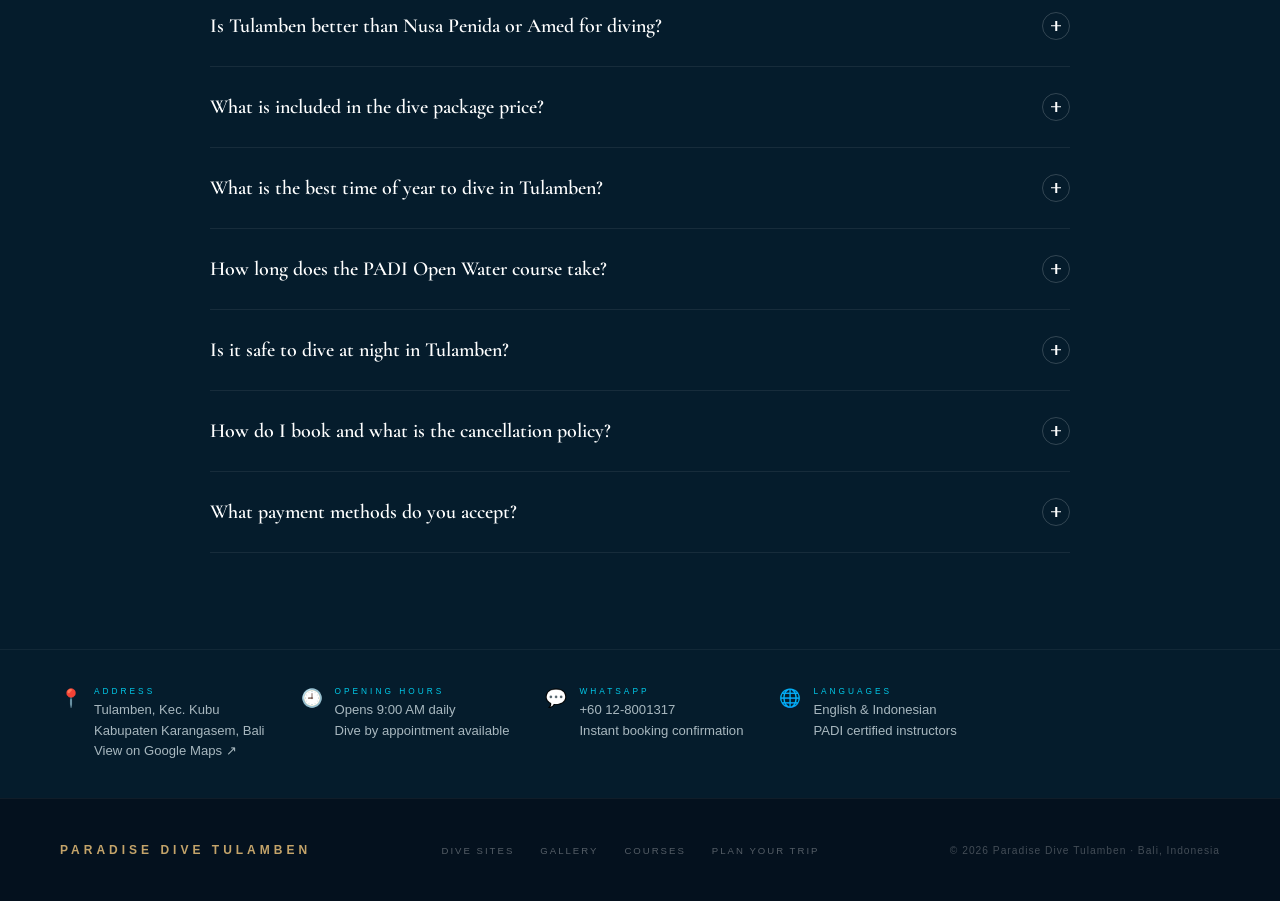
==== commit a14bc342: "Enhance FAQ with payment methods and booking info Added FAQ section for payment methods and booking " ====
--- a/Paradise/Paradise Dive Tulamben.html
+++ b/Paradise/Paradise Dive Tulamben.html
@@ -688,6 +688,14 @@
           "@type": "Answer",
           "text": "Message us on WhatsApp (+60 12-8001317) and we confirm within minutes. No deposit is required. We ask for 24 hours notice for cancellations or rescheduling. Payment is made on arrival at the dive centre."
         }
+      },
+      {
+        "@type": "Question",
+        "name": "What payment methods do you accept?",
+        "acceptedAnswer": {
+          "@type": "Answer",
+          "text": "We accept credit and debit cards (Visa, Mastercard), Wise (international bank transfer — ideal for overseas guests), and direct bank transfer. Payment is made on arrival at the dive centre. No deposit is required to hold your booking."
+        }
       }
     ]
   }
@@ -1193,6 +1201,16 @@
           </button>
           <div class="faq-answer">
             <div class="faq-answer-inner faq-a8">Booking is simple — message us directly on WhatsApp (+60 12-8001317) and we confirm within minutes. No deposit is required to hold your spot. We ask for 24 hours notice for cancellations or rescheduling. We understand that travel plans change, so we are flexible — just let us know as soon as possible and we will find a solution. Payment is made on arrival at the dive centre.</div>
+          </div>
+        </div>
+
+        <div class="faq-item">
+          <button class="faq-question" onclick="toggleFaq(this)">
+            <span class="faq-q9">What payment methods do you accept?</span>
+            <span class="faq-icon"></span>
+          </button>
+          <div class="faq-answer">
+            <div class="faq-answer-inner faq-a9">We accept multiple payment methods for your convenience: <strong>Credit &amp; debit cards</strong> (Visa, Mastercard), <strong>Wise</strong> (international transfer — ideal for overseas guests), and <strong>direct bank transfer</strong>. Payment is made on arrival at the dive centre — no deposit required. If you prefer to pay in advance via Wise or bank transfer, just let us know on WhatsApp and we will send you the details.</div>
           </div>
         </div>
 
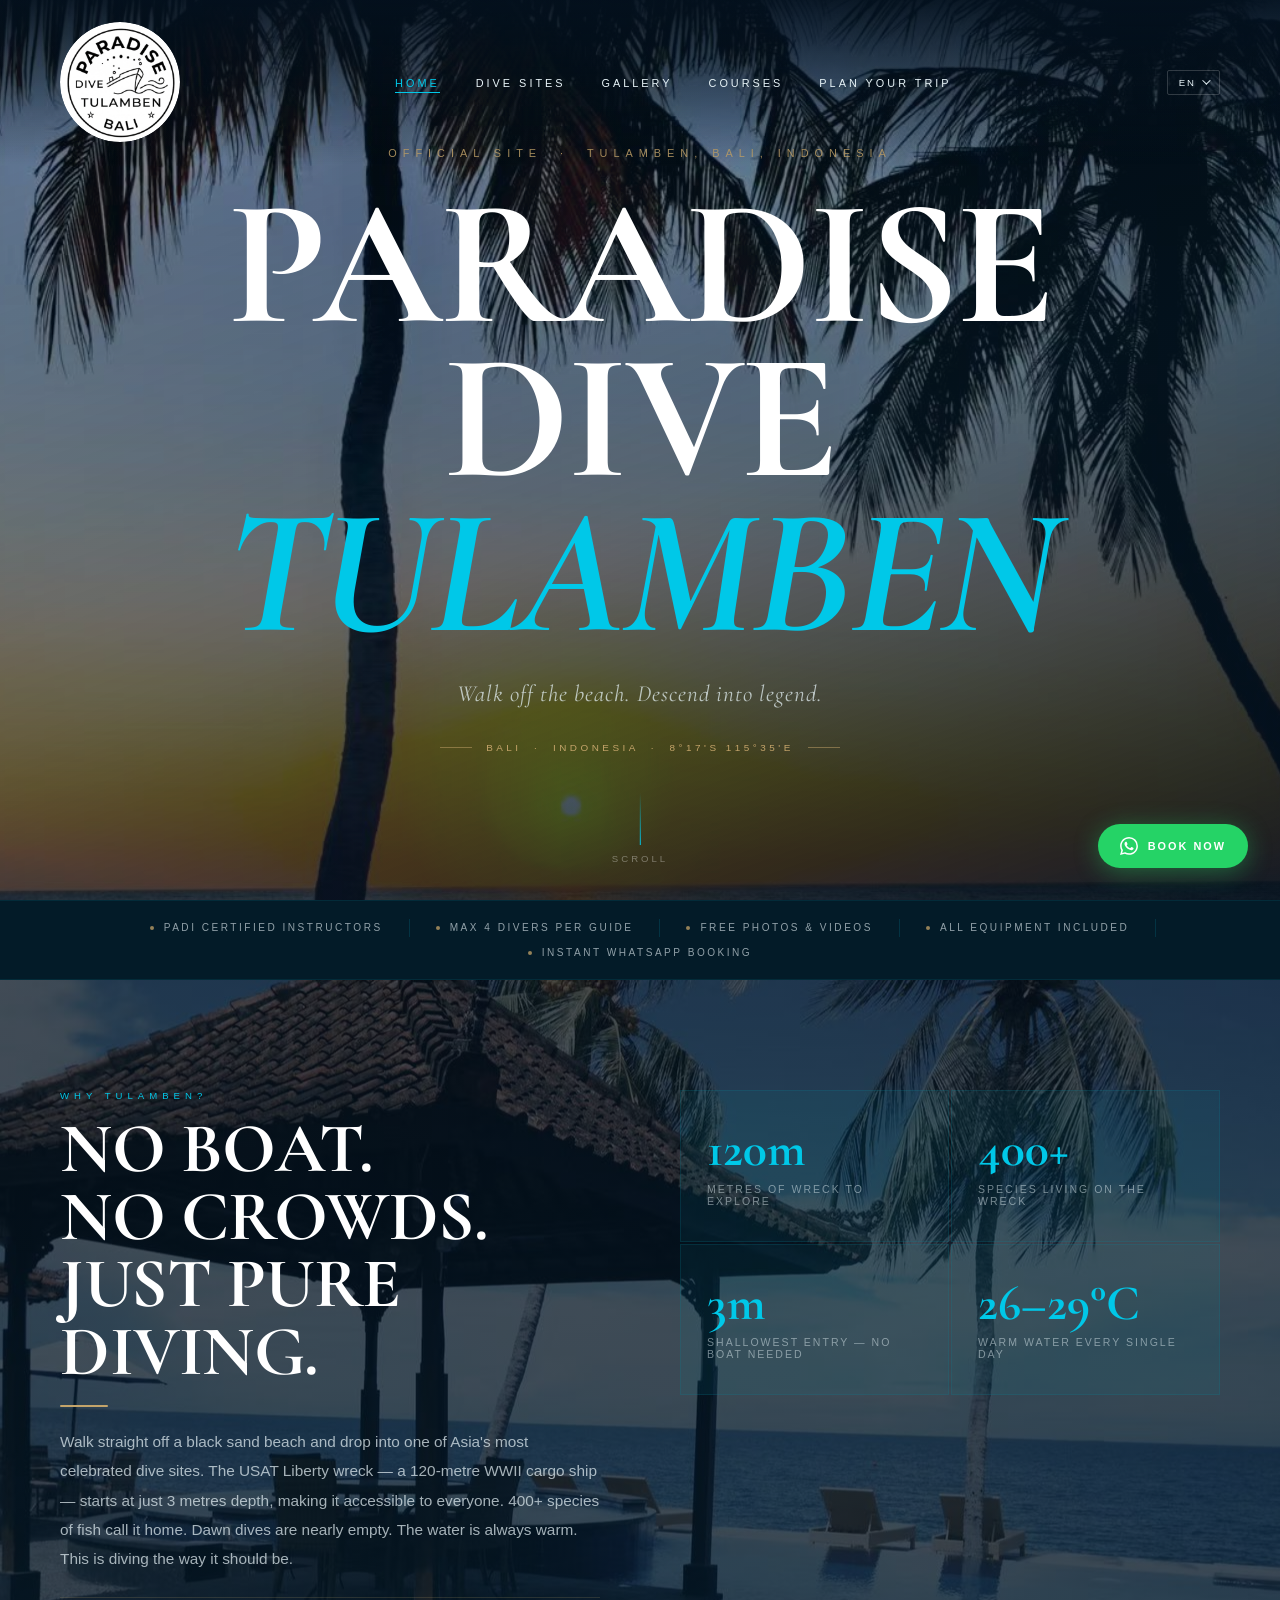
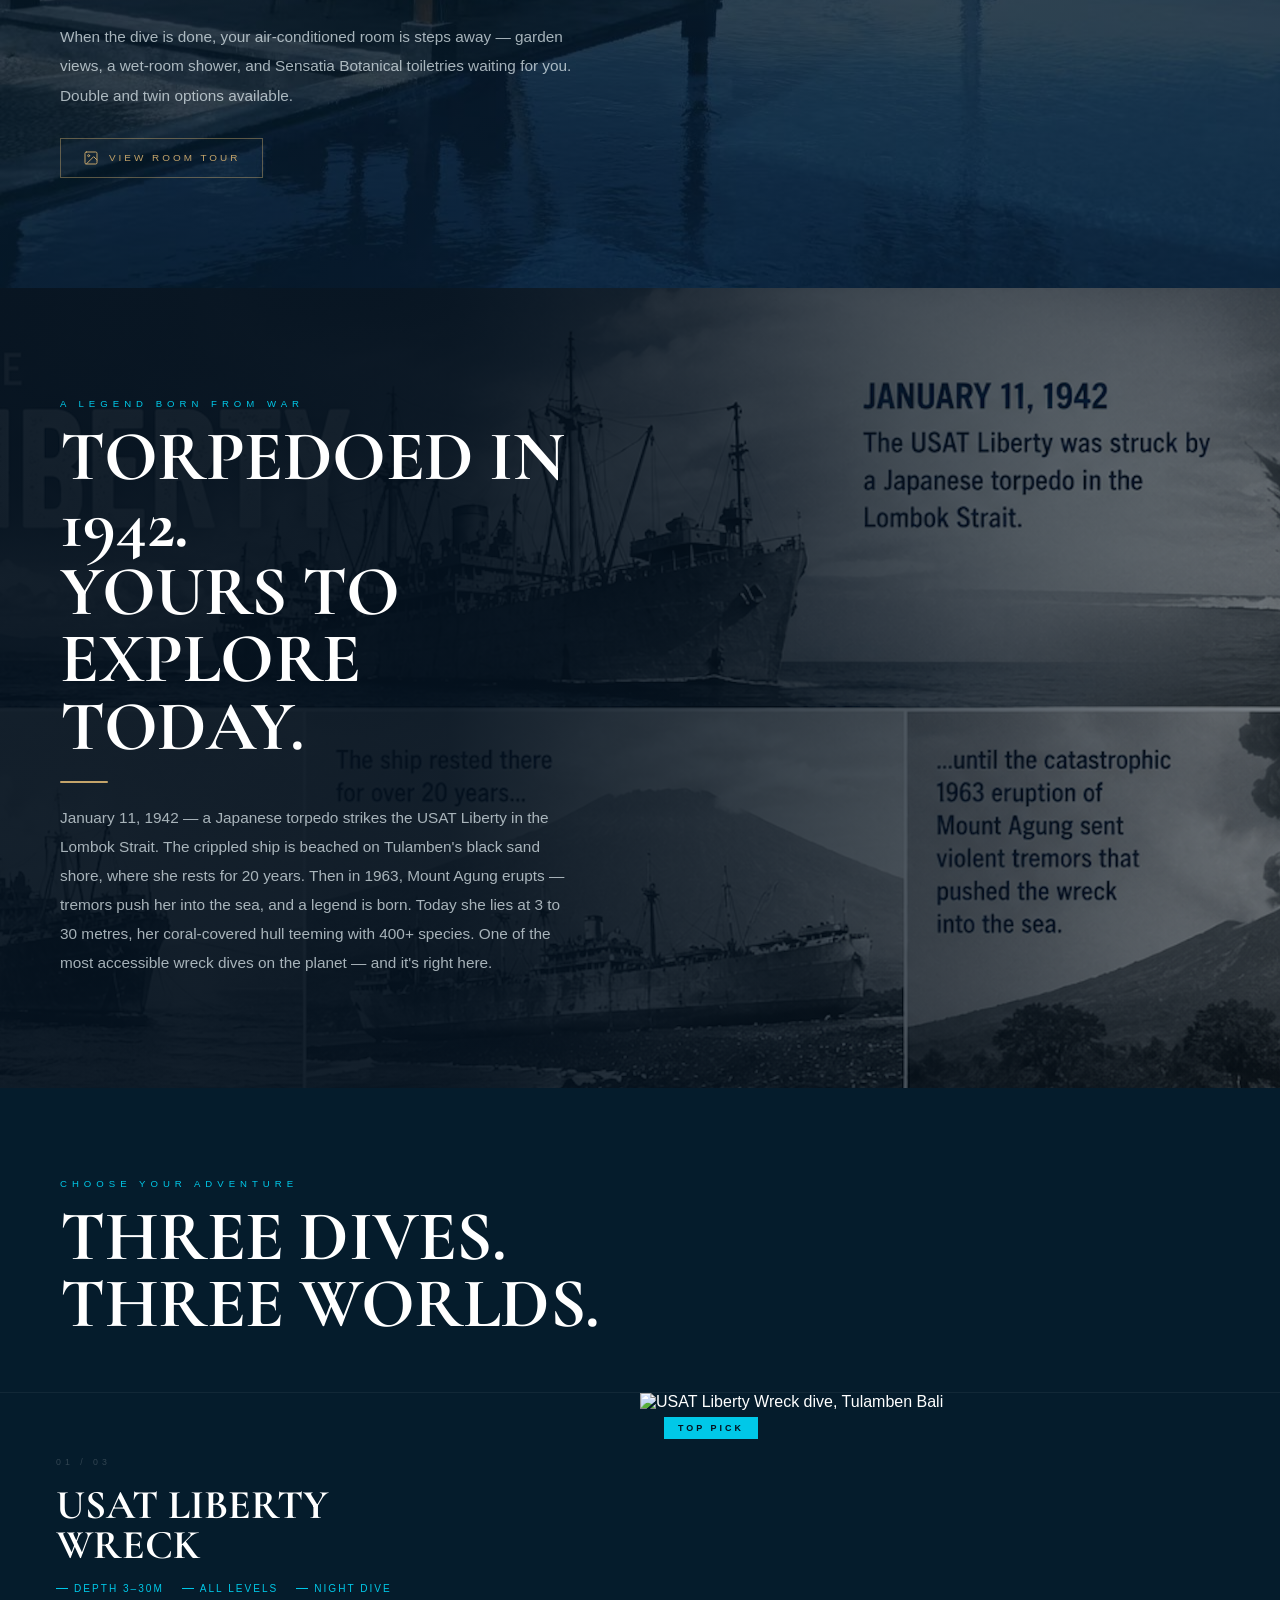
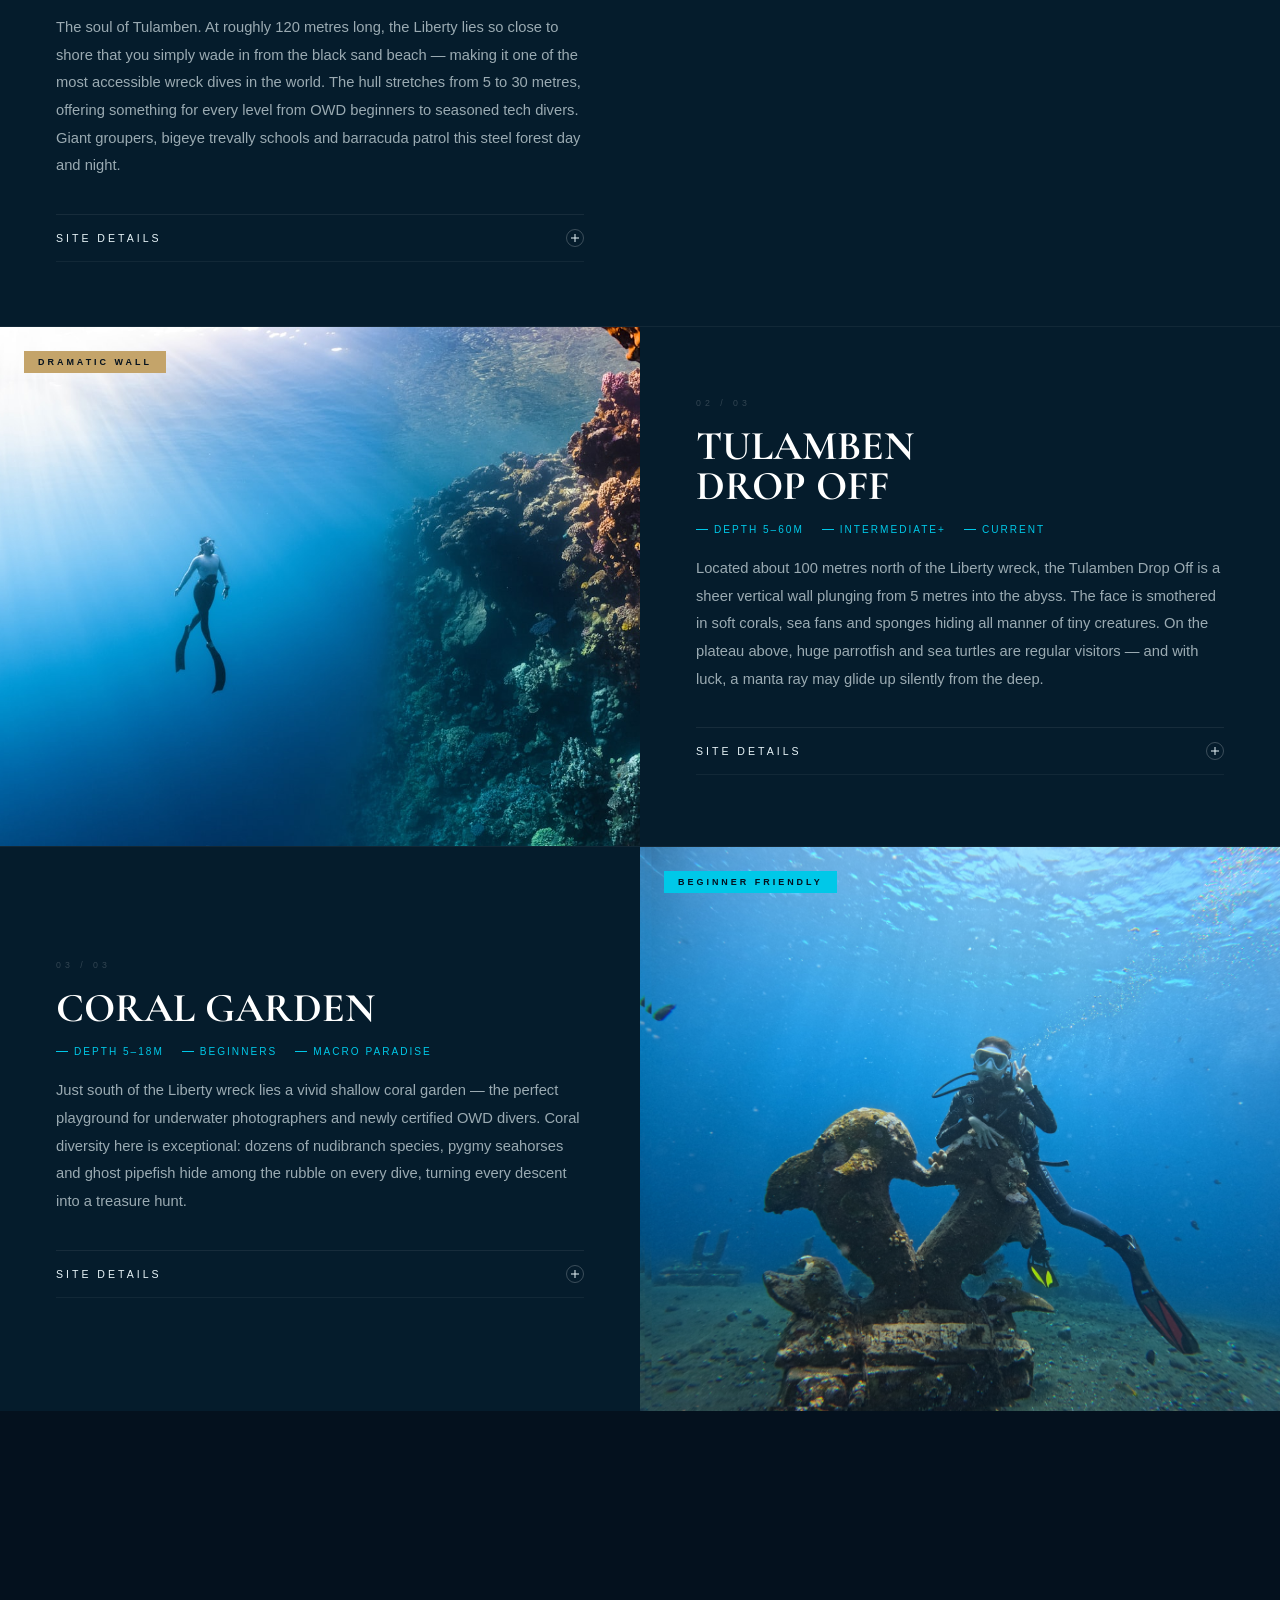
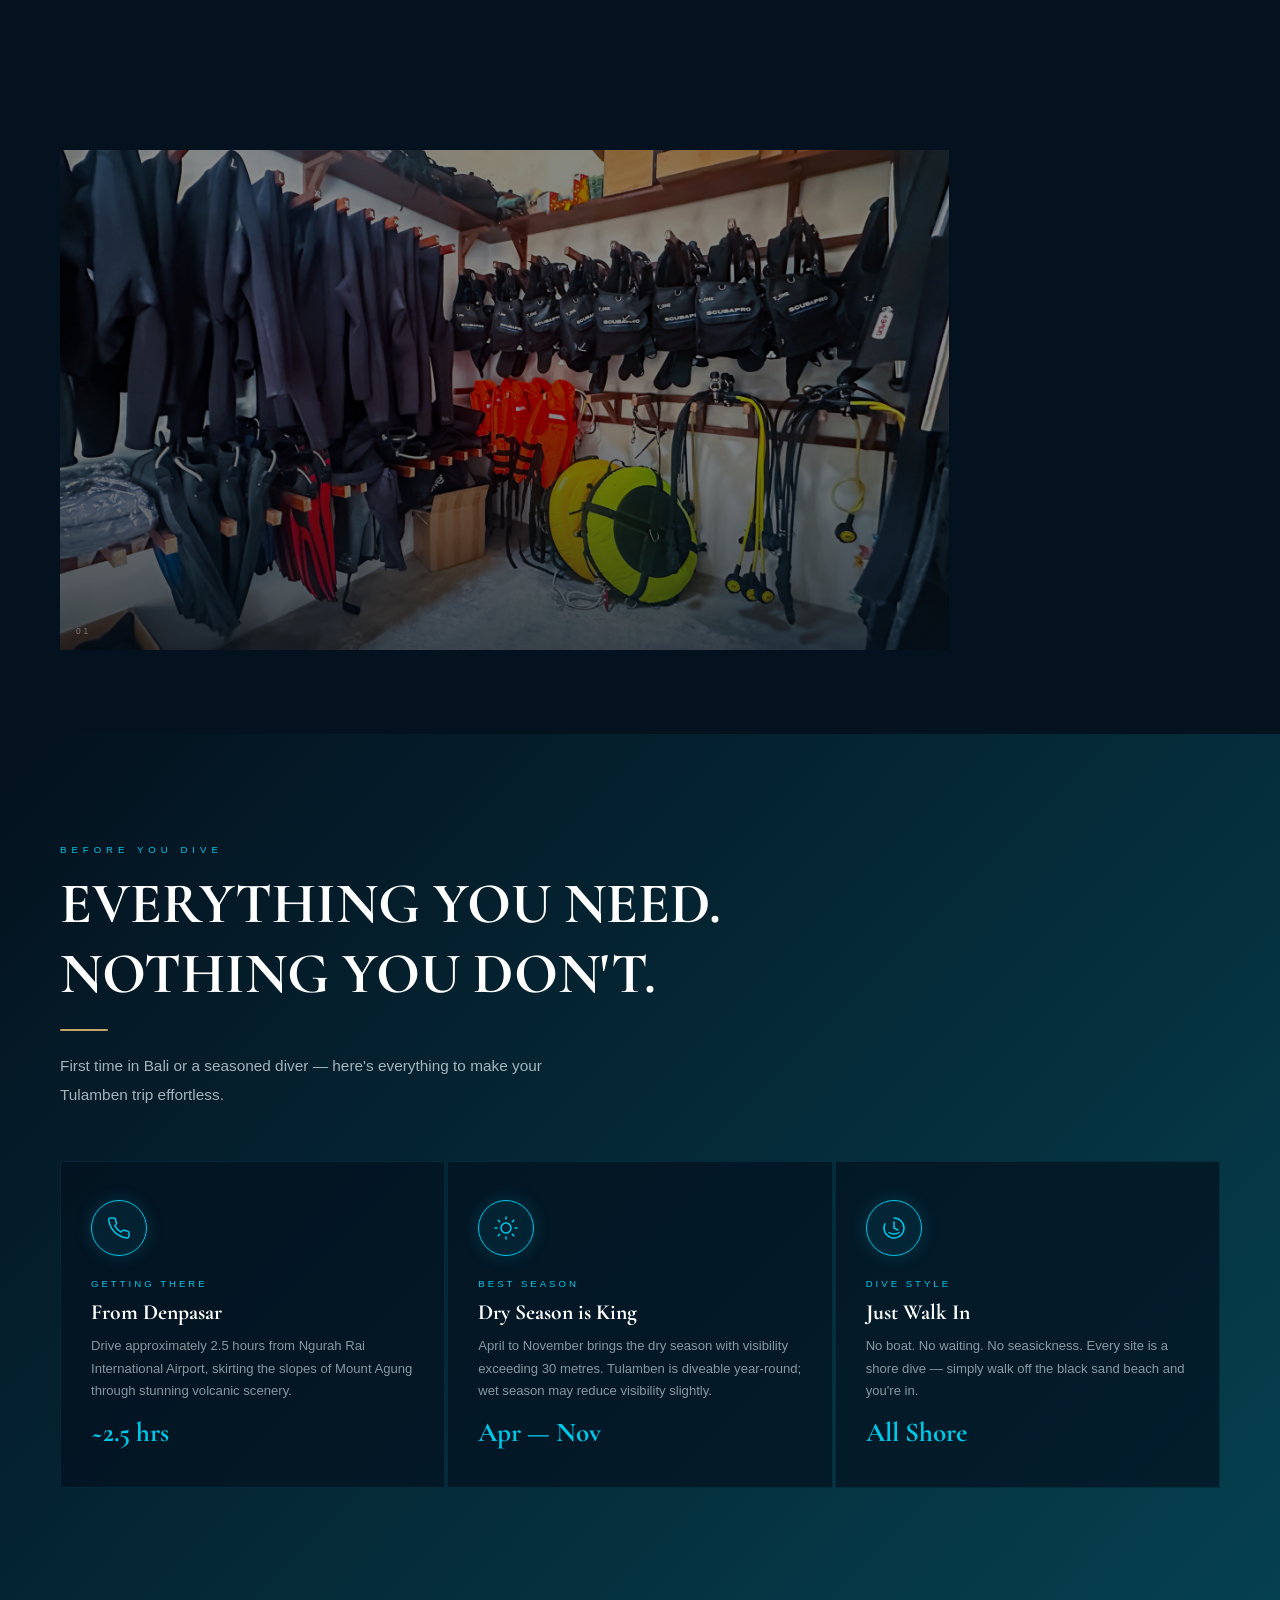
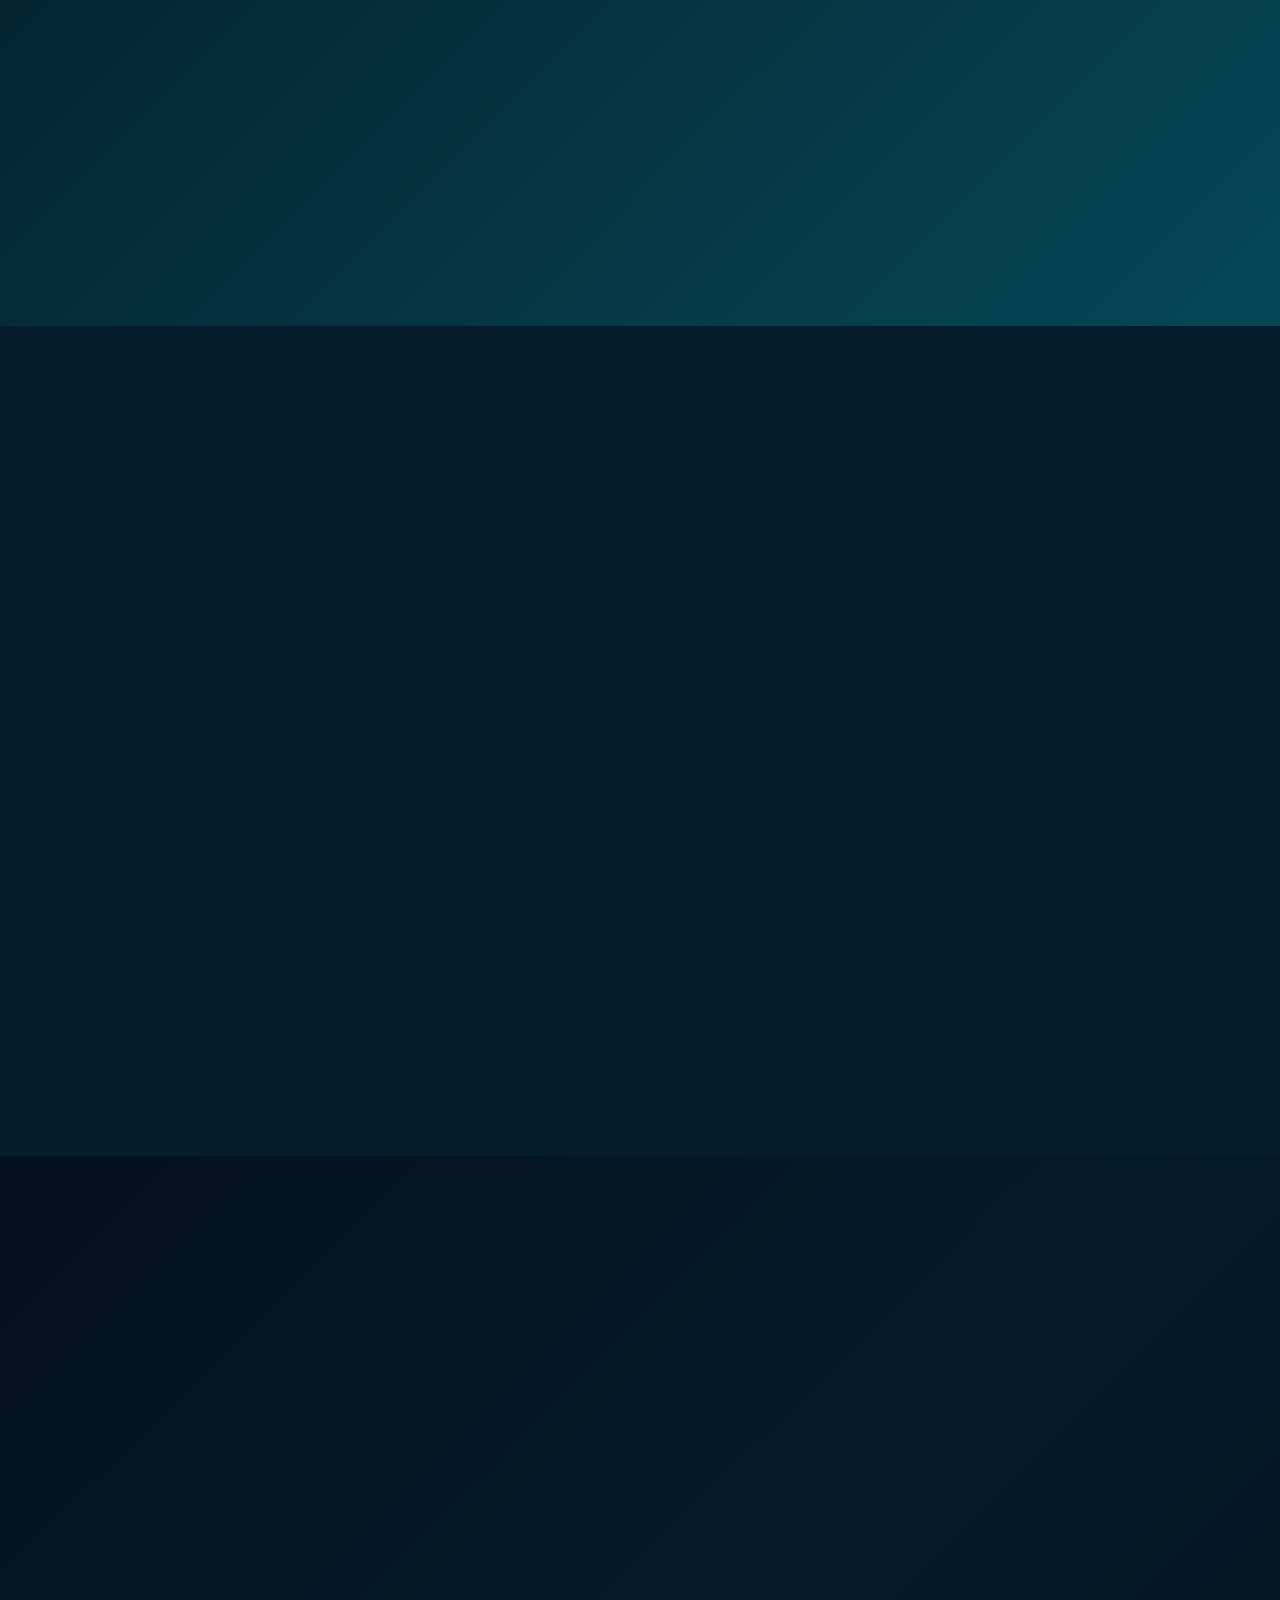
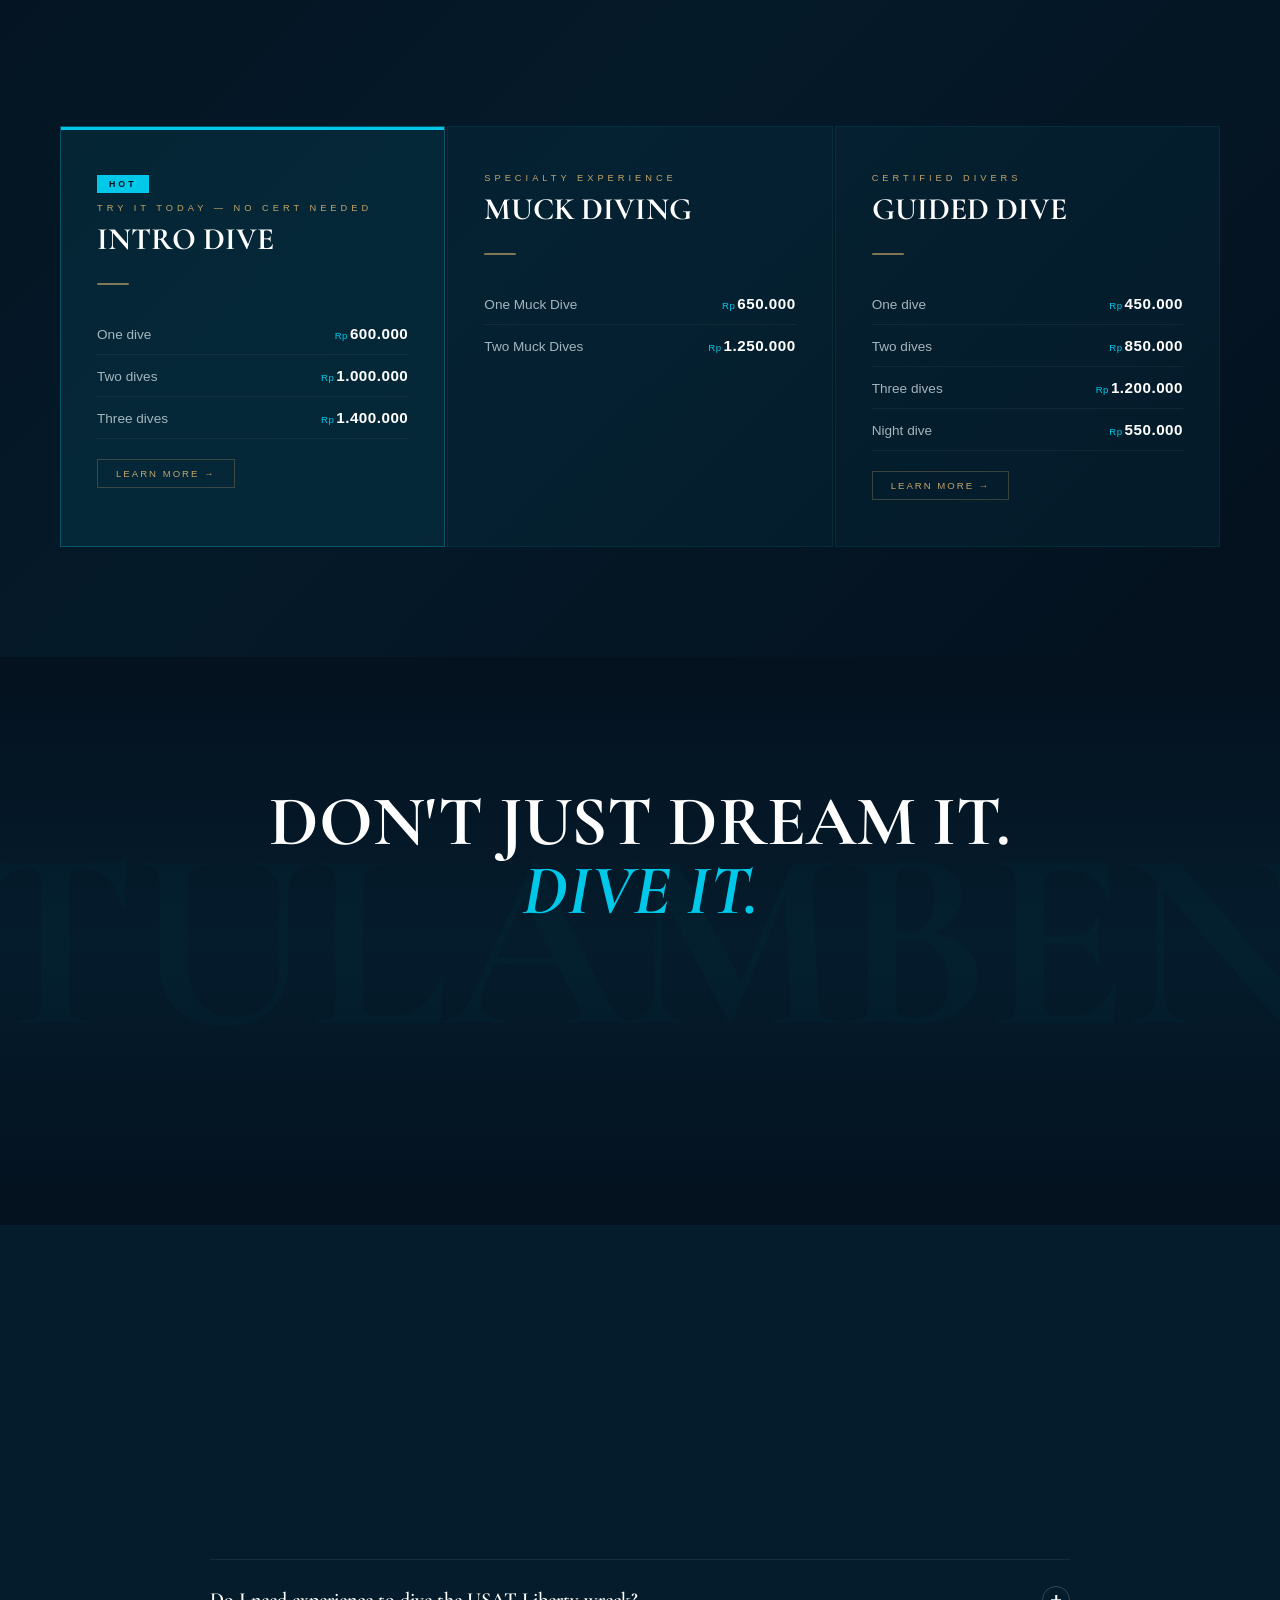
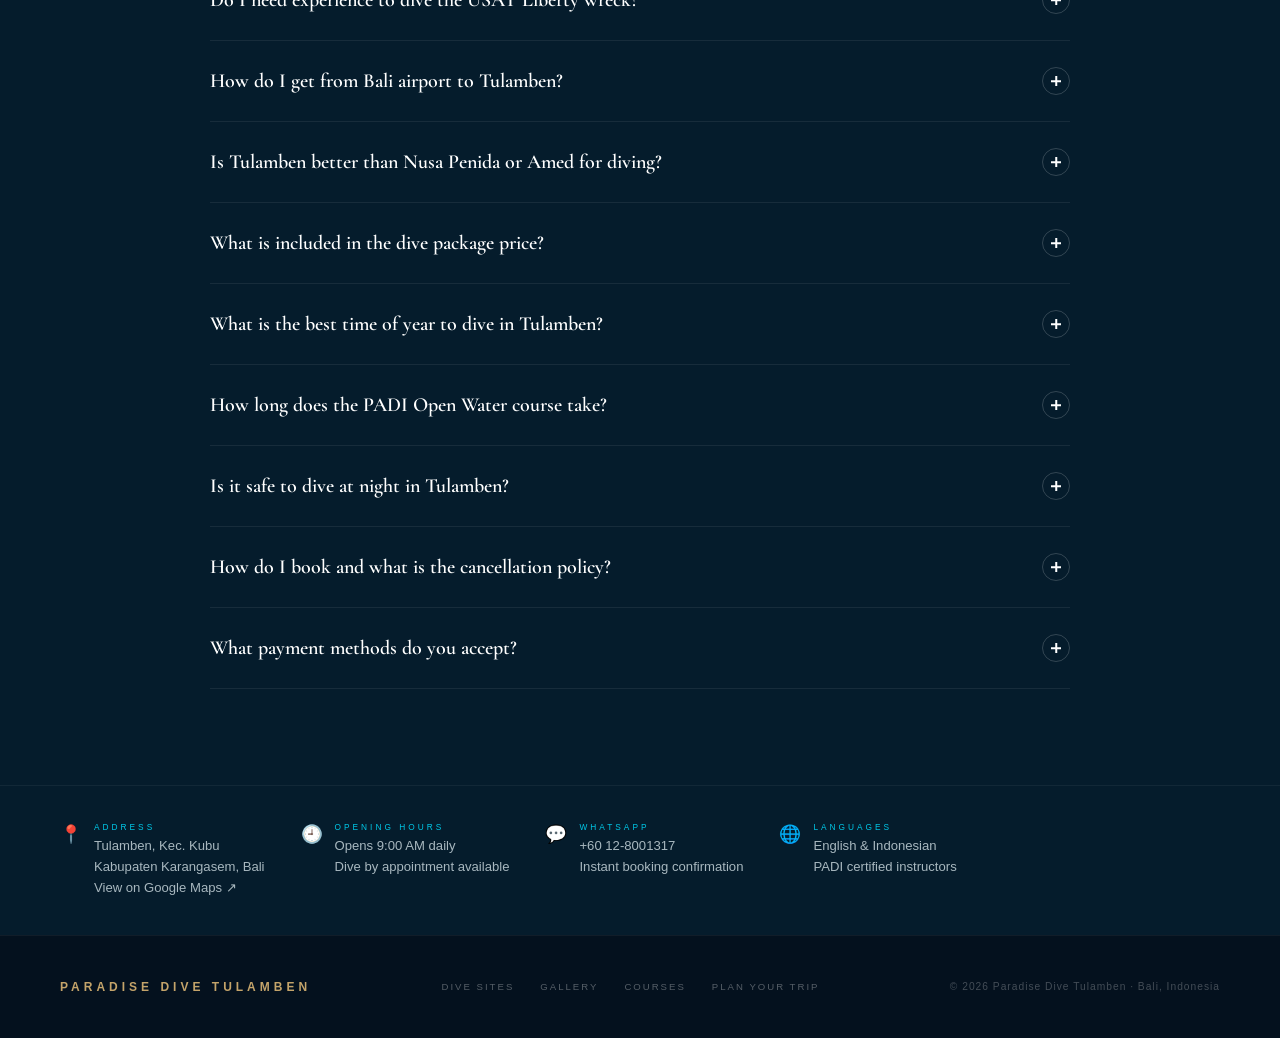
==== commit 9db4017c: "Implement Stay Section with amenities and room info Added a new 'Stay Section' with amenities and ro" ====
--- a/Paradise/Paradise Dive Tulamben.html
+++ b/Paradise/Paradise Dive Tulamben.html
@@ -2,6 +2,9 @@
 <!DOCTYPE html>
 <html lang="en">
 <head>
+<style data-omelette-injected>html,body{background:transparent}</style><script data-omelette-injected>(()=>{var j=["https://claude.ai","https://preview.claude.ai"];var x=true;var S=30000;var f=3000;document.addEventListener("DOMContentLoaded",()=>{const H=window.Babel;const G="om-src-id";if(H&&H.registerPlugin&&!(H.availablePlugins&&H.availablePlugins[G])){H.registerPlugin(G,({types:Y})=>({visitor:{JSXOpeningElement(U,Q){const J=U.node;if(J.name&&J.name.type==="JSXMemberExpression")return;for(let V=0;V<J.attributes.length;V++){const L=J.attributes[V];if(L.type==="JSXAttribute"&&L.name&&L.name.name==="data-om-id")return}const W=Q.file&&Q.file.opts&&Q.file.opts.filename||"?";const Z=J.loc&&J.loc.start;const z=`jsx:${W}:${J.start??0}:${Z?Z.line:0}:${Z?Z.column+1:0}`;J.attributes.push(Y.jsxAttribute(Y.jsxIdentifier("data-om-id"),Y.stringLiteral(z)))}}}))}const k="om-text-extract";let A=false;if(x&&H&&H.registerPlugin&&!(H.availablePlugins&&H.availablePlugins[k])){const Y=window.React;if(Y&&Y.useSyncExternalStore&&Y.createElement){A=true;const U={};const Q=new Set;let J=0;window.__omTextO=U;window.__omTextSet=(z)=>{for(const V in z){const L=z[V];if(L==null)delete U[V];else U[V]=L}J++;Q.forEach((V)=>V())};const W=(z)=>{Q.add(z);return()=>Q.delete(z)};const Z=()=>J;window.__OmT=function z(V){Y.useSyncExternalStore(W,Z,Z);return Y.createElement("span",{"data-om-text":V.i,className:"__om-t"},V.i in U?U[V.i]:V.children)};H.registerPlugin(k,({types:z})=>{const V={style:1,script:1,noscript:1,textarea:1,title:1,option:1,text:1,tspan:1,textPath:1};const L={placeholder:1,alt:1,title:1,label:1,"aria-label":1,"aria-description":1,"aria-placeholder":1};const _=($,C)=>z.logicalExpression("??",z.memberExpression(z.logicalExpression("||",z.memberExpression(z.identifier("window"),z.identifier("__omTextO")),z.objectExpression([])),z.stringLiteral($),true),C);const E=($)=>$.file&&$.file.opts&&$.file.opts.filename||"?";const B=($)=>$.file&&$.file.code||"";const b=($,C)=>{const X=(F)=>F&&F.start!=null&&F.end!=null&&(F.type==="StringLiteral"||F.type==="TemplateLiteral"&&F.expressions.length===0)?[F.start,F.end]:null;const N=X(C);if(N)return N;if(C&&C.type==="Identifier"){const F=$.scope.getBinding(C.name);if(F&&F.constant&&F.path.node.type==="VariableDeclarator"){return X(F.path.node.init)}}return null};const M=($,C,X)=>{const N=$.node;let F=false;const w=(K,q)=>{F=true;return z.jsxElement(z.jsxOpeningElement(z.jsxIdentifier("__OmT"),[z.jsxAttribute(z.jsxIdentifier("i"),z.stringLiteral(K))],false),z.jsxClosingElement(z.jsxIdentifier("__OmT")),[q],false)};const D=N.children.map((K)=>{if(K.type==="JSXText"){if(K.start==null||K.end==null)return K;const q=X.slice(K.start,K.end);const R=q.length-q.trimStart().length;const m=q.length-q.trimEnd().length;if(R+m>=q.length)return K;return w(`txt:${C}:${K.start+R}:${K.end-m}`,K)}if(K.type==="JSXExpressionContainer"){const q=b($,K.expression);if(q)return w(`str:${C}:${q[0]}:${q[1]}`,K)}return K});if(F)N.children=D};return{visitor:{JSXOpeningElement($,C){const X=$.node;const N=E(C);const F={};for(let w=0;w<X.attributes.length;w++){const D=X.attributes[w];if(D.type!=="JSXAttribute"||!D.name)continue;const K=D.name.name;if(!L[K])continue;if(!D.value||D.value.type!=="StringLiteral")continue;if(D.value.start==null||D.value.end==null)continue;const q=`txt:${N}:${D.value.start}:${D.value.end}`;F[K]=q;D.value=z.jsxExpressionContainer(_(q,z.stringLiteral(D.value.value)))}if(Object.keys(F).length){X.attributes.push(z.jsxAttribute(z.jsxIdentifier("data-om-text-attrs"),z.stringLiteral(JSON.stringify(F))))}},JSXElement($,C){const X=$.node.openingElement;const N=X&&X.name&&X.name.name;if(N==="__OmT")return;if(typeof N==="string"&&V[N])return;M($,E(C),B(C))},JSXFragment($,C){M($,E(C),B(C))}}}})}}const u=A?["transform-react-jsx-source",G,k]:["transform-react-jsx-source",G];document.querySelectorAll('script[type="text/babel"],script[type="text/jsx"]').forEach((Y,U)=>{const Q=Y.getAttribute("data-plugins")||"";const J=u.filter((W)=>Q.indexOf(W)<0);if(J.length){Y.setAttribute("data-plugins",Q?`${Q},${J.join(",")}`:J.join(","))}if(!Y.hasAttribute("data-filename")){Y.setAttribute("data-filename",Y.getAttribute("src")||`inline-${U}`)}})});var y=window.parent;if(y&&y!==window){const H=(Q,J)=>{try{y.postMessage({__omelette_log:true,type:Q,data:J},"*")}catch{}};["log","warn","error"].forEach((Q)=>{const J=console[Q];console[Q]=(...W)=>{const Z=W.map((z)=>{try{return typeof z==="object"?JSON.stringify(z):String(z)}catch{try{return String(z)}catch{return"[unstringifiable]"}}}).join(" ");H(Q,Z);J.apply(console,W)}});window.addEventListener("error",(Q)=>{const J=Q.target;if(J&&J!==window&&J.tagName){const W=J.src||J.href||"";H("resource_error",`${J.tagName} failed to load: ${W}`)}else{H("error",`${Q.message||"Unknown error"} at ${Q.filename||"?"}:${Q.lineno||0}:${Q.colno||0}`)}},true);window.addEventListener("unhandledrejection",(Q)=>{const J=Q.reason;const W=J instanceof Error?`${J.message} ${J.stack}`:String(J);H("error",`Unhandled rejection: ${W}`)});const G=()=>{try{y.postMessage({type:"omelette:height",height:document.documentElement.scrollHeight},"*")}catch{}};if(document.readyState==="complete")G();else window.addEventListener("load",G);if(window.ResizeObserver)new ResizeObserver(G).observe(document.documentElement);const k={};let A=0;window.claude={complete(Q){return new Promise((J,W)=>{if(!j.length){W(new Error("claude.complete: no parent origin"));return}const Z=`c${++A}`;const z=()=>setTimeout(()=>{delete k[Z];W(new Error(`claude.complete: no data for ${S/1000}s`))},S);const V=z();k[Z]={resolve:J,reject:W,text:"",t:V,arm:z};try{for(const L of j){y.postMessage({__om_api:true,id:Z,body:Q},L)}}catch(L){clearTimeout(V);delete k[Z];W(L)}})}};const u={};let Y=0;window.omelette={writeFile:(Q,J)=>new Promise((W,Z)=>{if(!j.length){W();return}const z=`f${++Y}`;const V=setTimeout(()=>{delete u[z];W()},f);u[z]={resolve:W,reject:Z,t:V};try{for(const L of j){y.postMessage({__om_file:true,id:z,op:"write",path:Q,content:J},L)}}catch{clearTimeout(V);delete u[z];W()}})};const U=(Q)=>{try{return JSON.stringify(Q)}catch{return JSON.stringify(String(Q))}};window.addEventListener("message",(Q)=>{if(j.indexOf(Q.origin)<0)return;if(Q.source!==y)return;const J=Q.data;if(!J)return;if(J.type==="omelette-preview-refresh"){if(typeof J.token!=="string"||!/^[0-9a-f.-]+(\.(rc|pr-[0-9]+))?(\.[0-9]+\.[0-9a-f]{16})?$/.test(J.token))return;const z=Math.max(1,Math.floor((J.expiresAt||0)-Date.now()/1000));document.cookie="__Host-omelette-preview="+J.token+"; Path=/; Secure; SameSite=None; Partitioned; Max-Age="+z;return}if(J.__om_file_r){const z=u[J.id];if(!z)return;clearTimeout(z.t);delete u[J.id];if(J.ok)z.resolve();else z.reject(new Error(J.error||"write failed"));return}if(J.__om_api_r){const z=k[J.id];if(!z)return;if(J.error!=null){clearTimeout(z.t);delete k[J.id];z.reject(new Error(J.error));return}if(J.chunk!=null){clearTimeout(z.t);z.t=z.arm();z.text+=J.chunk;return}if(J.done){clearTimeout(z.t);delete k[J.id];z.resolve(J.text!=null?J.text:z.text);return}return}if(!J.__om_eval)return;const W=J;const Z=(z)=>{Q.source.postMessage({...z,__om_eval_r:1,id:W.id},Q.origin)};try{const z=(0,eval)(W.code);if(z&&typeof z.then==="function"){z.then((V)=>Z({ok:1,v:U(V)}),(V)=>Z({ok:0,e:String(V)}))}else{Z({ok:1,v:U(z)})}}catch(z){Z({ok:0,e:String(z)})}})}})();
+</script>
+
   <meta charset="UTF-8" />
   <meta name="viewport" content="width=device-width, initial-scale=1.0" />
 
@@ -398,6 +401,64 @@
     .gallery-item:hover .gallery-item-overlay { opacity: 0; }
     .gallery-num { position: absolute; bottom: 14px; left: 16px; font-family: var(--ui); font-size: 0.52rem; letter-spacing: 3px; color: rgba(255,255,255,0.4); text-transform: uppercase; }
     @media (max-width: 768px) { #gallery { padding: 70px 0 60px; } .gallery-header { padding: 0 28px 40px; } .gallery-track { padding: 0 28px 4px; } .gallery-item { height: 320px; } }
+
+    /* ── Stay Section ── */
+    #stay { background: var(--navy); padding: 0; overflow: hidden; }
+    .stay-inner {
+      display: grid;
+      grid-template-columns: 1fr 1fr;
+      min-height: 580px;
+    }
+    .stay-photo-col { position: relative; overflow: hidden; }
+    .stay-photo-col img {
+      width: 100%; height: 100%; object-fit: cover; display: block;
+      transition: transform 1.2s cubic-bezier(0.4,0,0.2,1);
+    }
+    .stay-photo-col:hover img { transform: scale(1.04); }
+    .stay-text-col {
+      display: flex; flex-direction: column; justify-content: center;
+      padding: 72px 64px;
+      background: var(--deep);
+    }
+    .stay-amenities {
+      display: grid; grid-template-columns: 1fr 1fr; gap: 20px;
+      margin: 36px 0;
+    }
+    .stay-amenity {
+      display: flex; align-items: flex-start; gap: 12px;
+    }
+    .stay-amenity-dot {
+      width: 6px; height: 6px; border-radius: 50%;
+      background: var(--accent); flex-shrink: 0; margin-top: 7px;
+    }
+    .stay-amenity-text { font-family: var(--ui); font-size: 0.78rem; letter-spacing: 0.5px; color: rgba(232,244,248,0.7); line-height: 1.5; }
+    .stay-amenity-text strong { display: block; color: var(--white); font-size: 0.8rem; margin-bottom: 2px; }
+    .stay-small-photos {
+      display: grid; grid-template-columns: 1fr 1fr;
+      height: 280px;
+    }
+    .stay-small-photos .stay-photo-col { min-height: 280px; }
+    .stay-small-photos .stay-photo-col::after {
+      content: ''; position: absolute; inset: 0;
+      background: rgba(4,17,30,0.18);
+      transition: background 0.4s;
+    }
+    .stay-small-photos .stay-photo-col:hover::after { background: rgba(4,17,30,0); }
+    .stay-cta-link {
+      display: inline-flex; align-items: center; gap: 8px;
+      font-family: var(--ui); font-size: 0.6rem; letter-spacing: 3px;
+      text-transform: uppercase; color: var(--accent);
+      text-decoration: none; margin-top: 8px;
+      transition: gap 0.3s;
+    }
+    .stay-cta-link:hover { gap: 14px; }
+    @media (max-width: 900px) {
+      .stay-inner { grid-template-columns: 1fr; }
+      .stay-photo-col { min-height: 320px; }
+      .stay-text-col { padding: 48px 28px; }
+      .stay-amenities { grid-template-columns: 1fr; gap: 14px; }
+      .stay-small-photos { height: 220px; }
+    }
 
     /* ── Practical ── */
     #practical { padding: 110px 60px; background: url('practical-bg.jpg') center/cover no-repeat fixed; position: relative; }
@@ -785,6 +846,7 @@
         Dawn dives are nearly empty. The water is always warm.
         This is diving the way it should be.
       </p>
+      <p class="section-body intro-room-body" style="max-width:540px;margin-top:24px;padding-top:24px;border-top:1px solid rgba(196,164,106,0.18);">When the dive is done, your air-conditioned room is steps away — garden views, a wet-room shower, and Sensatia Botanical toiletries waiting for you. Double and twin options available.</p>
       <button class="btn-room-tour" onclick="document.getElementById('room-tour-modal').classList.add('open')">
         <svg class="rt-icon" viewBox="0 0 24 24" fill="none" stroke="currentColor" stroke-width="1.5" stroke-linecap="round" stroke-linejoin="round"><rect x="3" y="3" width="18" height="18" rx="2"/><circle cx="8.5" cy="8.5" r="1.5"/><polyline points="21 15 16 10 5 21"/></svg>
         <span class="room-btn-text">View Room Tour</span>
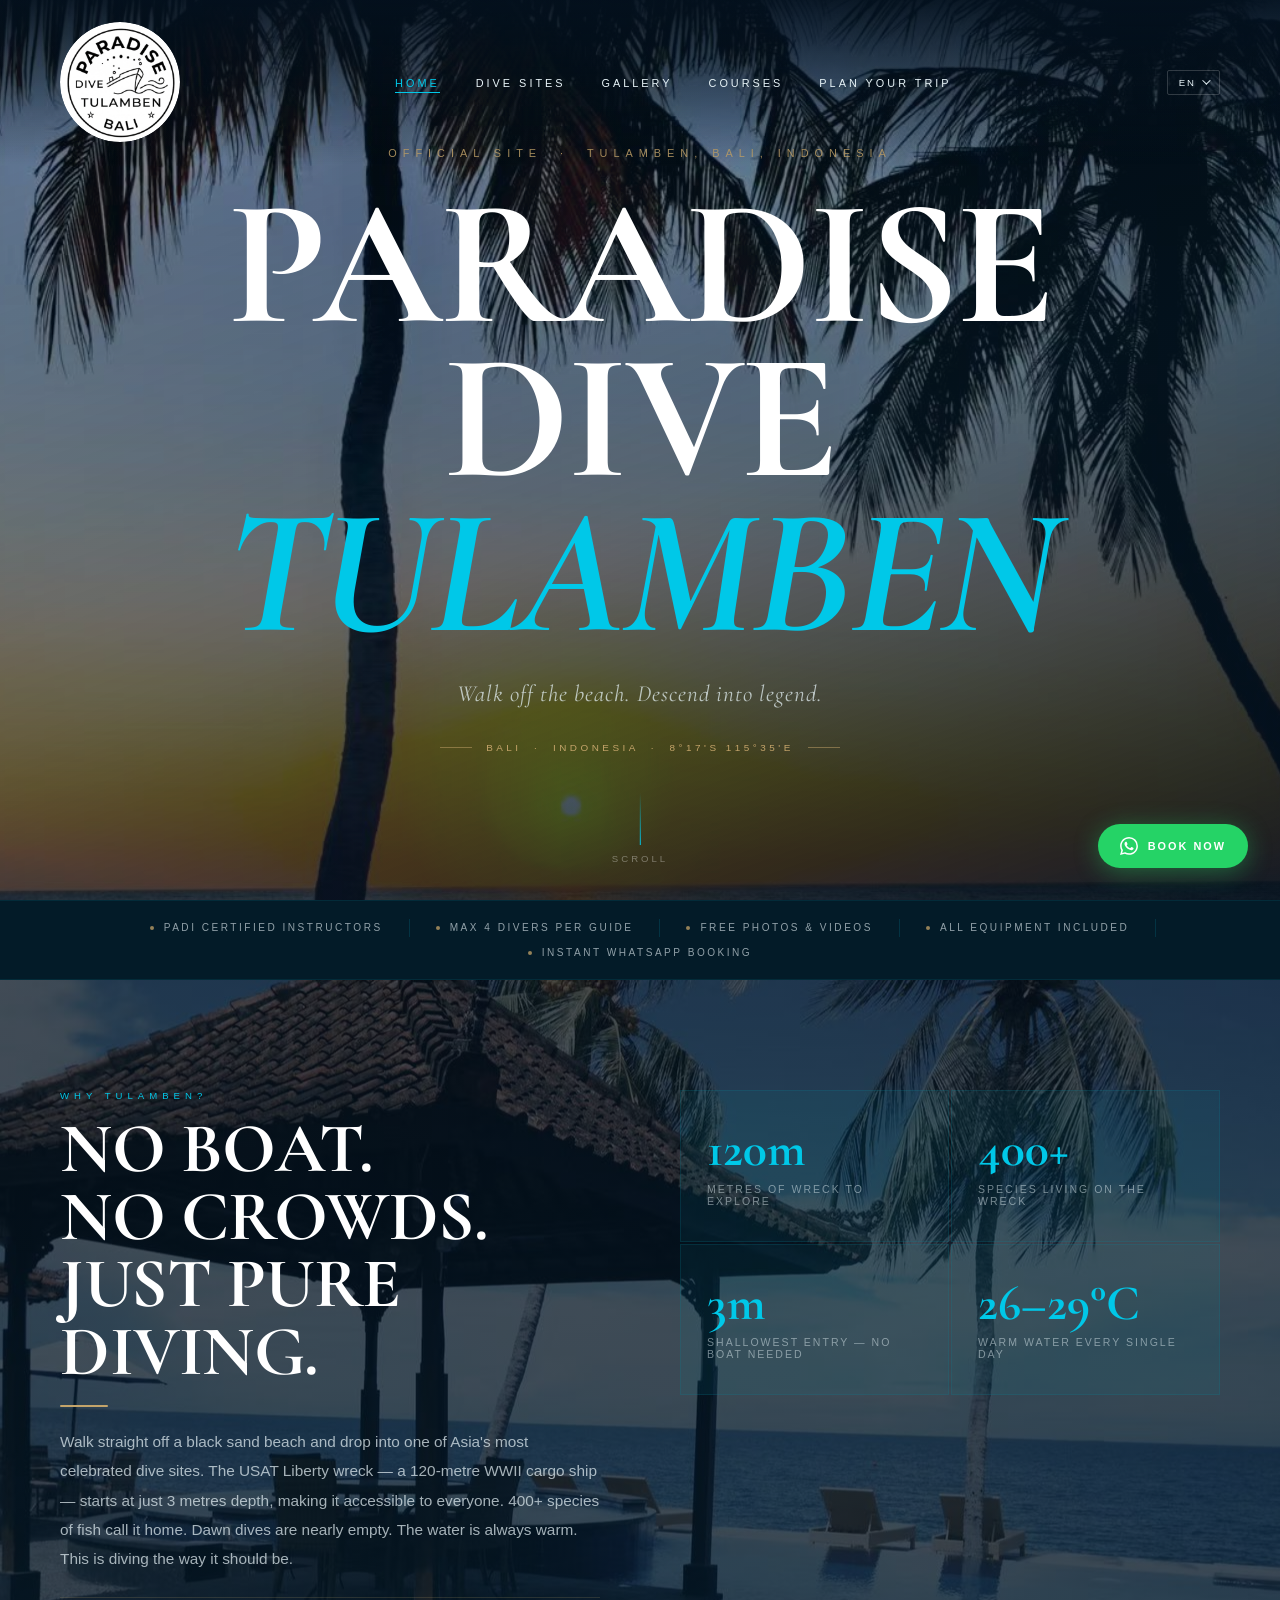
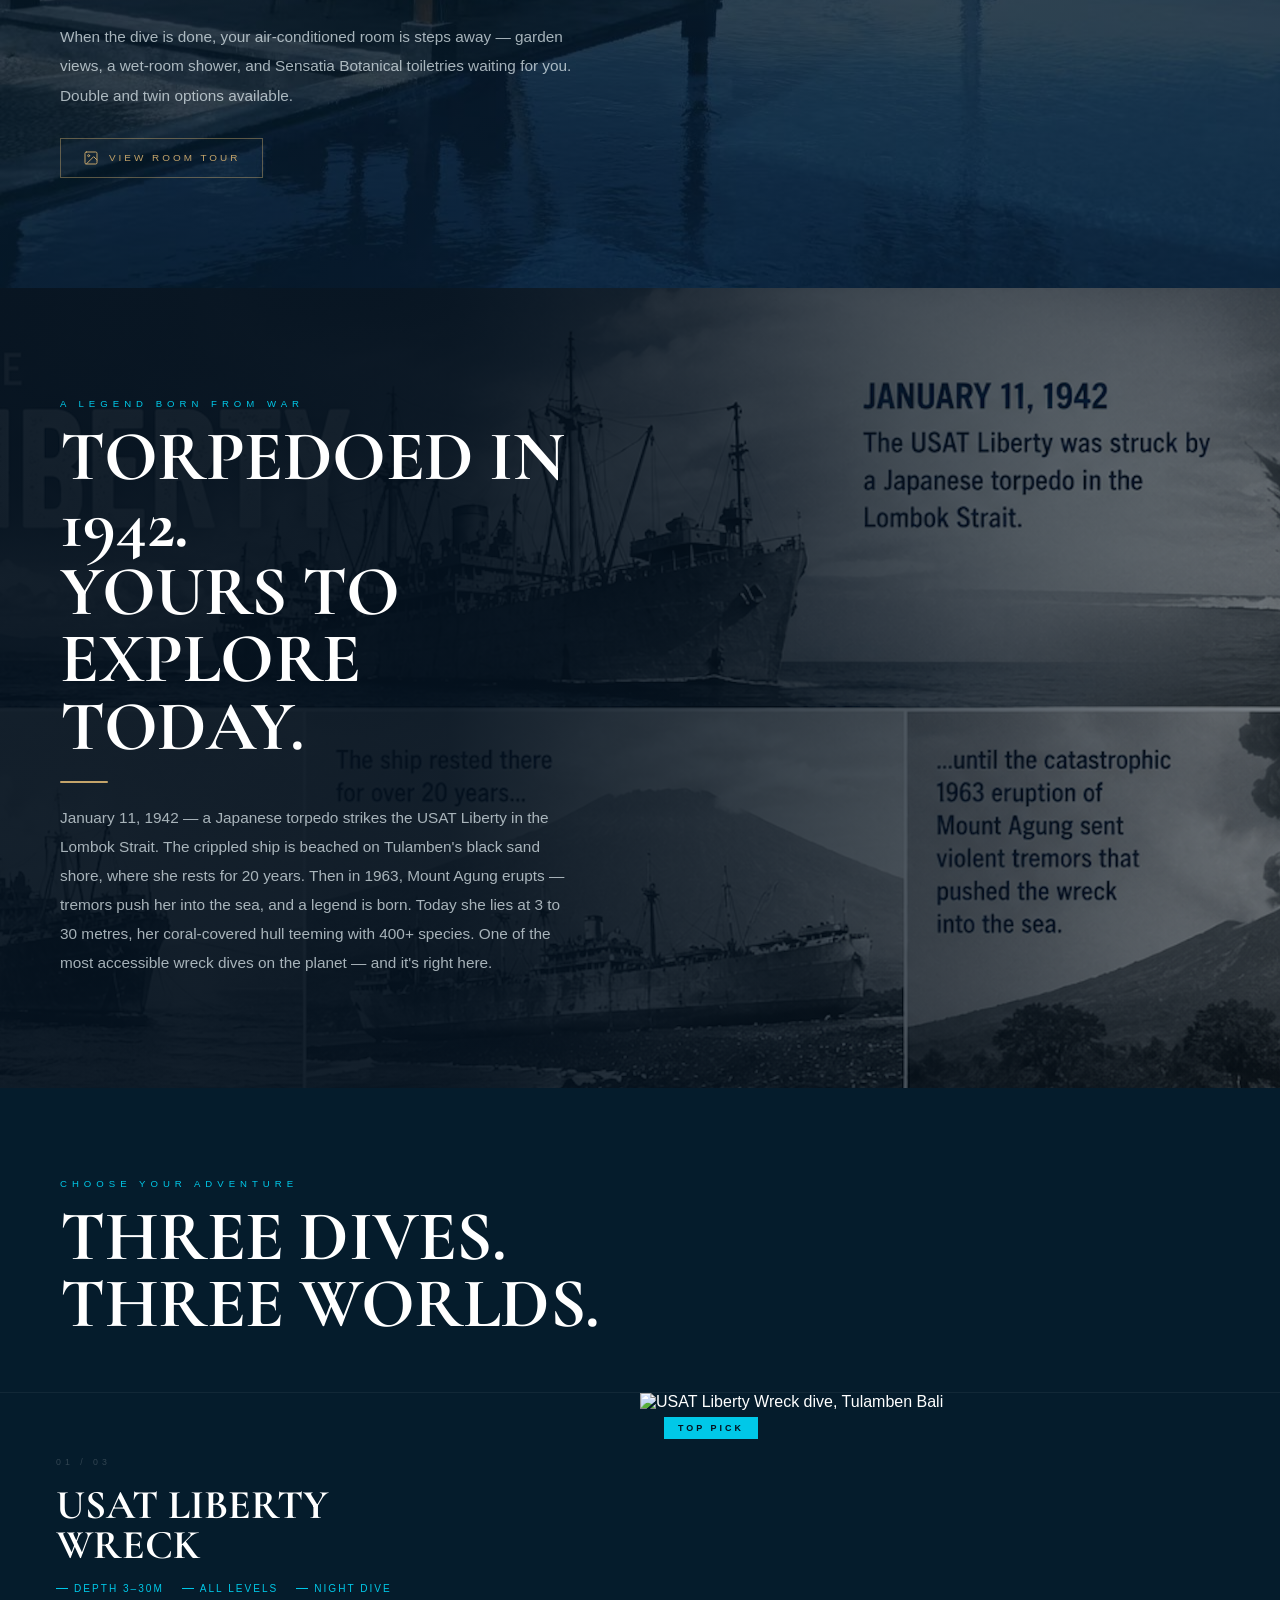
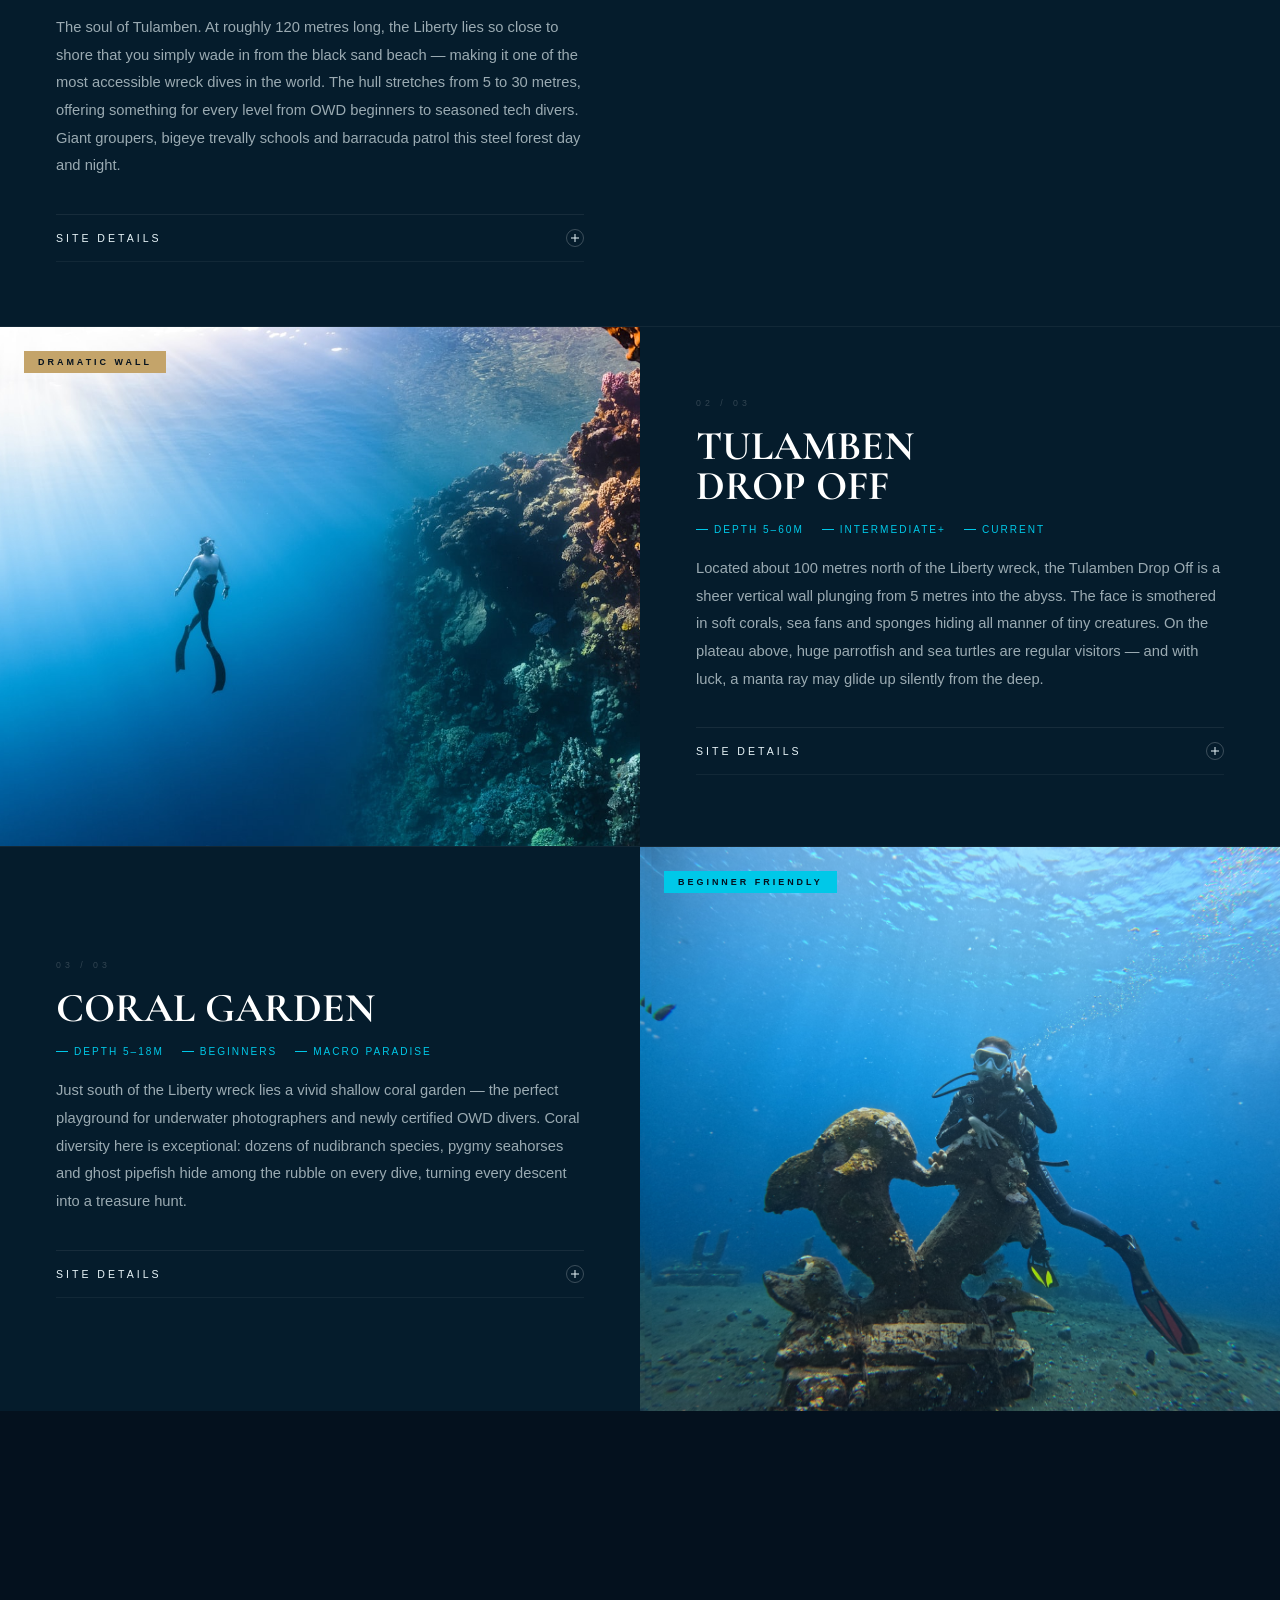
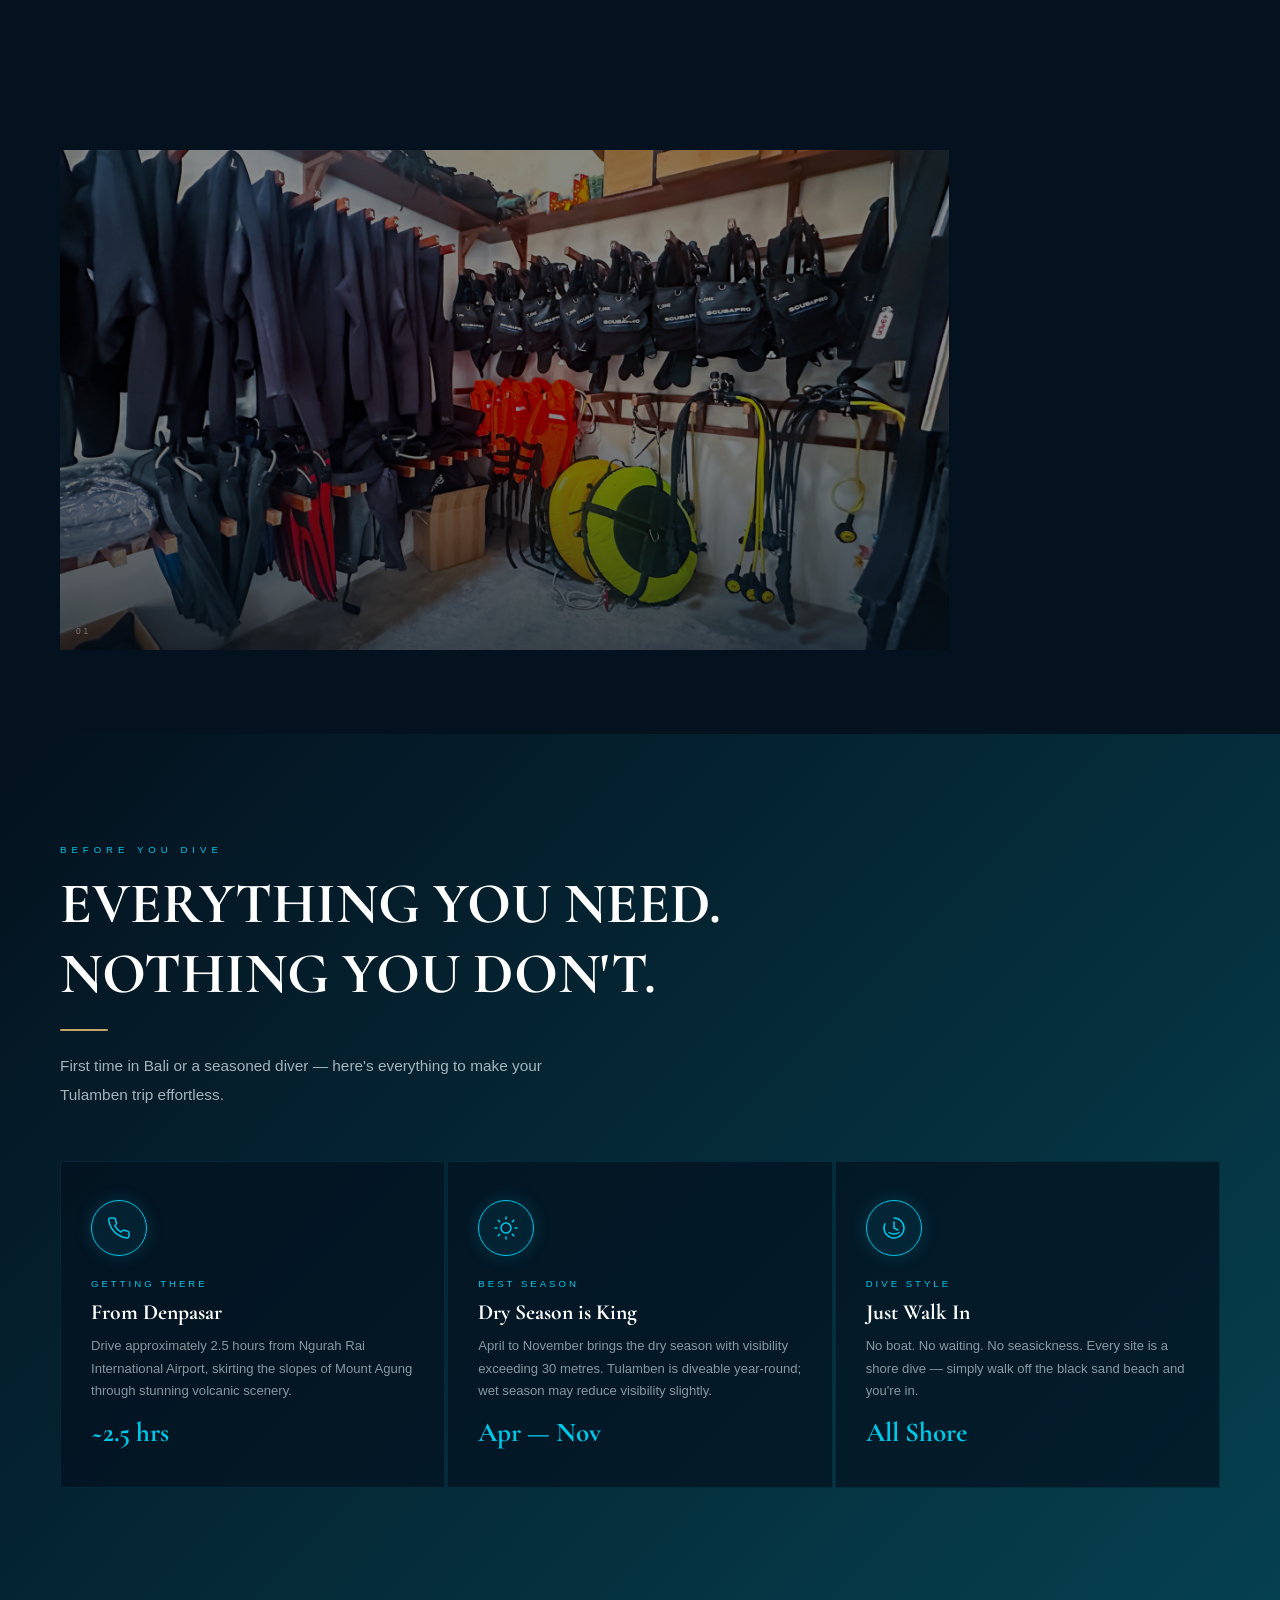
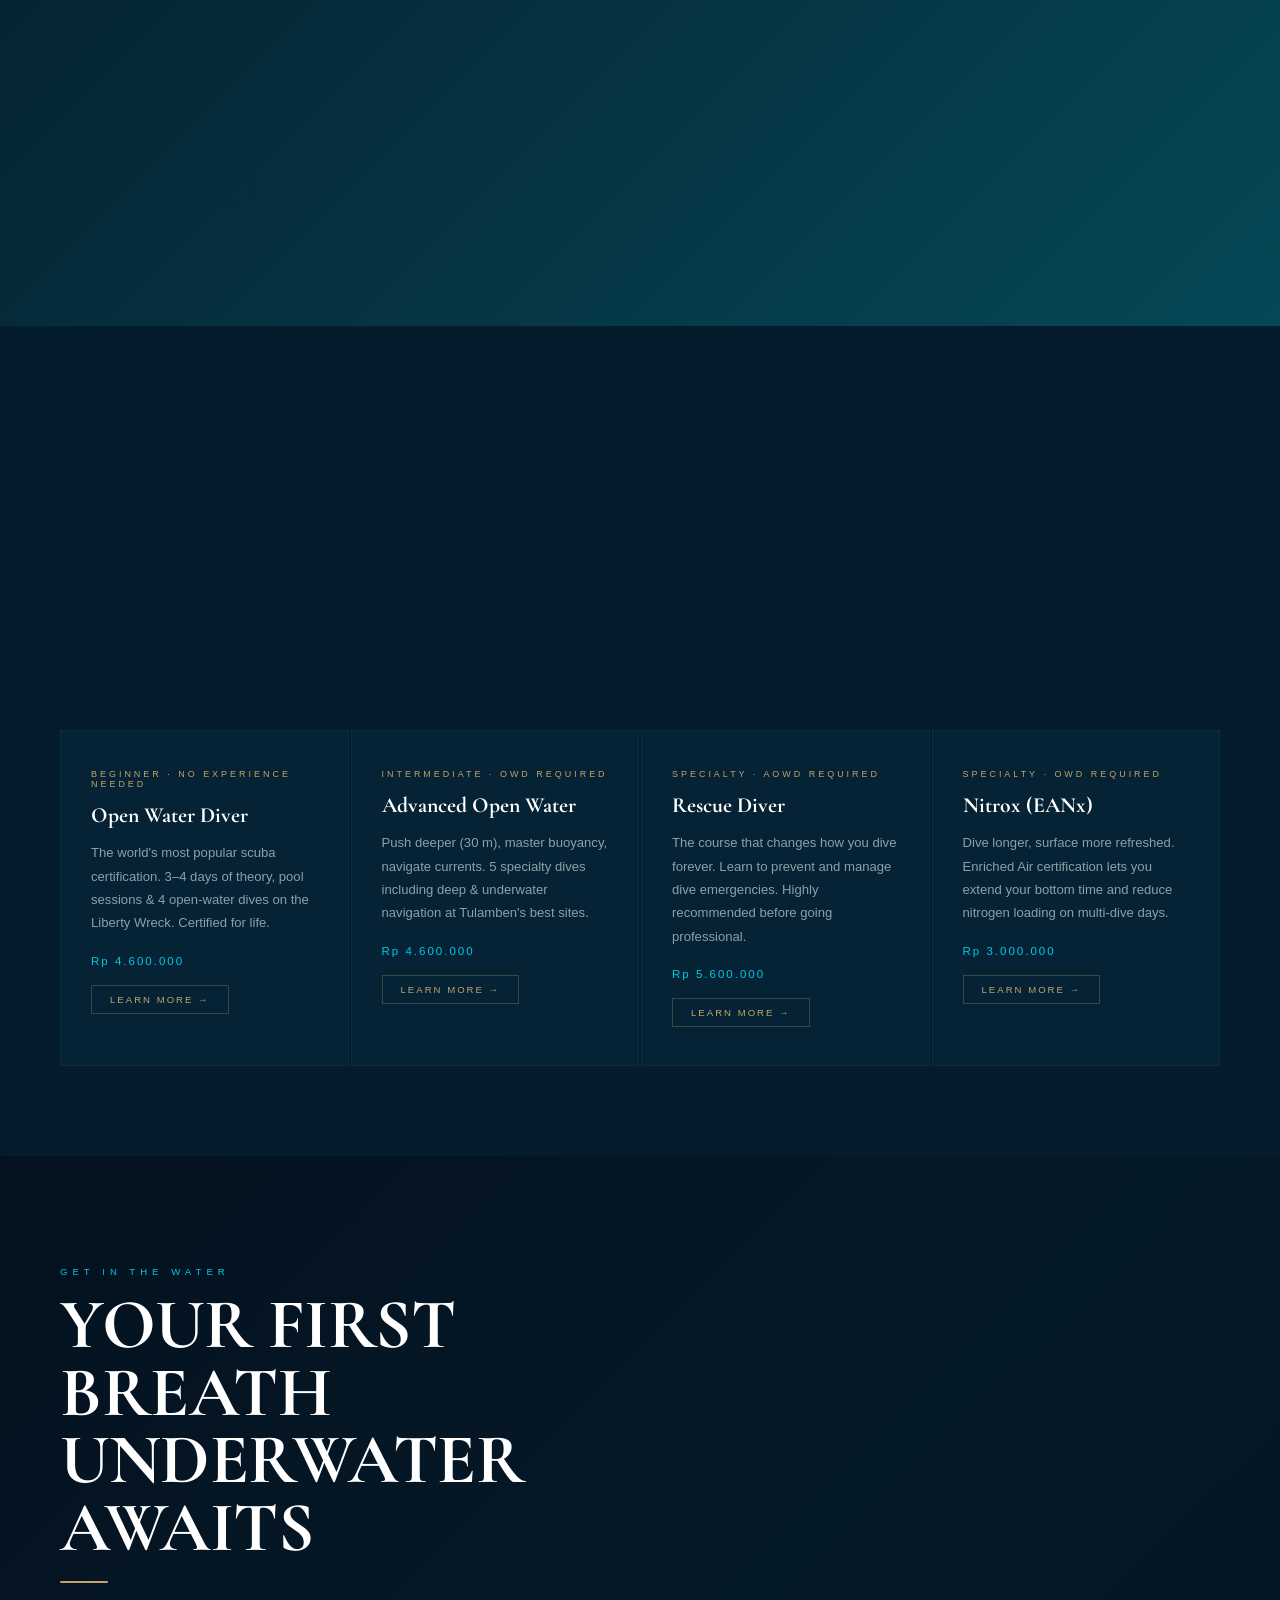
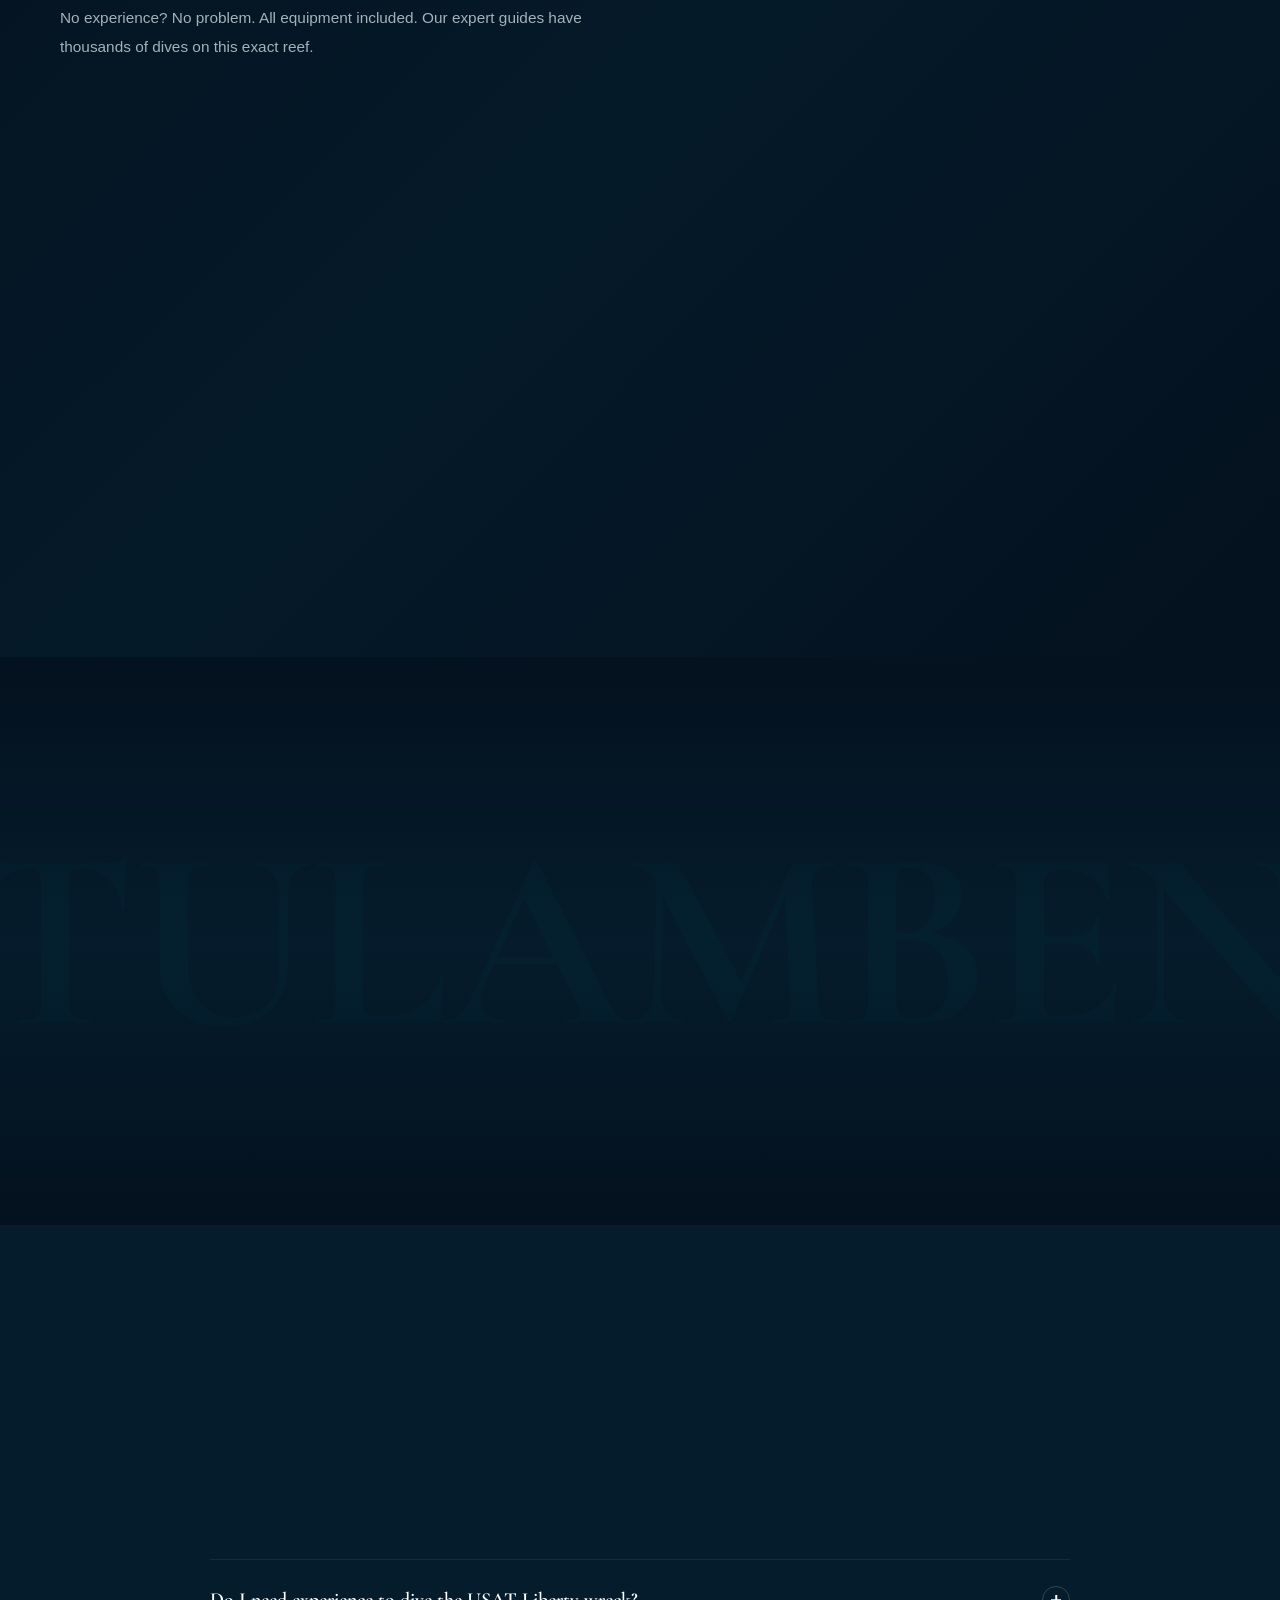
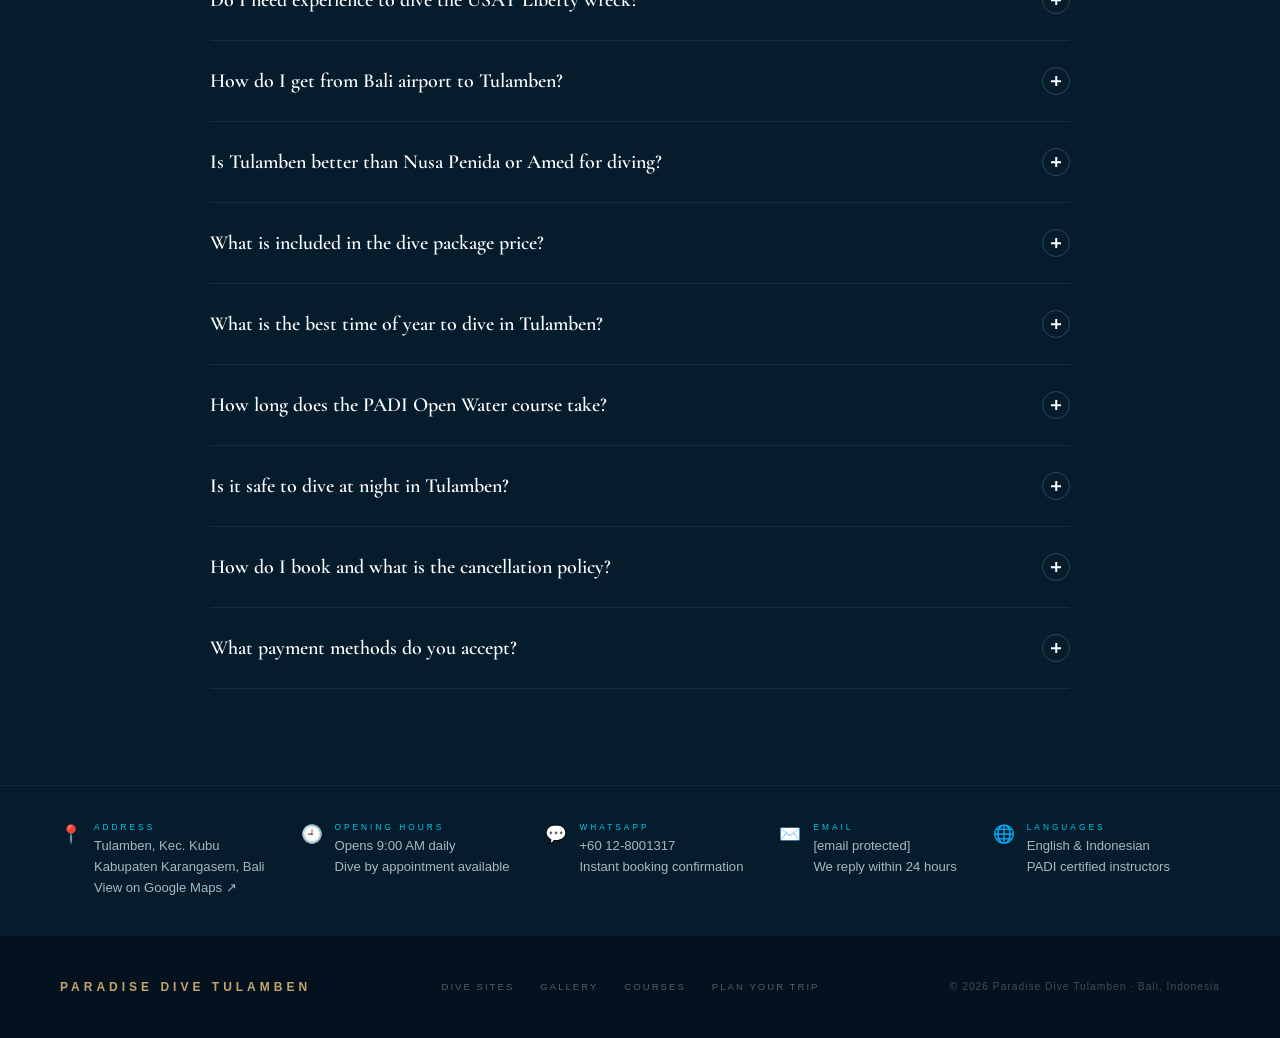
==== commit d9387b05: "Enhance SEO and structured data in HTML Added additional meta tags for SEO and structured data, incl" ====
--- a/Paradise/Paradise Dive Tulamben.html
+++ b/Paradise/Paradise Dive Tulamben.html
@@ -12,8 +12,20 @@
   <title>Paradise Dive Tulamben | PADI Scuba Diving — Bali, Indonesia</title>
   <meta name="description" content="Walk off the beach and into the legendary USAT Liberty wreck. PADI-certified scuba courses, guided dives &amp; intro experiences in Tulamben, Bali. Book instantly via WhatsApp." />
   <meta name="keywords" content="diving Tulamben, USAT Liberty wreck, Bali scuba diving, PADI courses Tulamben, Paradise Dive Tulamben, shore diving Bali, wreck dive Bali, dive Amed" />
-  <meta name="robots" content="index, follow" />
+  <meta name="robots" content="index, follow, max-image-preview:large, max-snippet:-1, max-video-preview:-1" />
+  <meta name="author" content="Paradise Dive Tulamben" />
+  <meta name="publisher" content="Paradise Dive Tulamben" />
+
+  <!-- ── Geo / Local SEO ── -->
+  <meta name="geo.region" content="ID-BA" />
+  <meta name="geo.placename" content="Tulamben, Kubu, Karangasem, Bali" />
+  <meta name="geo.position" content="-8.2780953;115.593625" />
+  <meta name="ICBM" content="-8.2780953, 115.593625" />
   <link rel="canonical" href="https://paradisedivetulamben.com/" />
+
+  <!-- ── Performance: preload LCP hero image + font hints ── -->
+  <link rel="preload" as="image" href="hero.jpg" fetchpriority="high" />
+  <link rel="dns-prefetch" href="https://wa.me" />
   <link rel="alternate" hreflang="en"       href="https://paradisedivetulamben.com/?lang=en" />
   <link rel="alternate" hreflang="zh"       href="https://paradisedivetulamben.com/?lang=zh" />
   <link rel="alternate" hreflang="de"       href="https://paradisedivetulamben.com/?lang=de" />
@@ -24,13 +36,32 @@
   <link rel="alternate" hreflang="x-default" href="https://paradisedivetulamben.com/" />
   <meta name="theme-color" content="#04111e" />
 
+  <!-- ── Mobile / Web App ── -->
+  <meta name="format-detection" content="telephone=no" />
+  <meta name="mobile-web-app-capable" content="yes" />
+  <meta name="apple-mobile-web-app-capable" content="yes" />
+  <meta name="apple-mobile-web-app-status-bar-style" content="black-translucent" />
+  <meta name="apple-mobile-web-app-title" content="Paradise Dive" />
+  <link rel="apple-touch-icon" href="logo.png" />
+  <link rel="icon" type="image/png" href="logo.png" />
+
   <!-- ── Open Graph ── -->
   <meta property="og:type" content="website" />
   <meta property="og:url" content="https://paradisedivetulamben.com/" />
   <meta property="og:title" content="Paradise Dive Tulamben | PADI Scuba Diving, Bali" />
   <meta property="og:description" content="Walk off the beach. Descend into legend. Shore diving the USAT Liberty wreck — one of the world's most accessible wreck dives, right in Tulamben, Bali." />
   <meta property="og:image" content="https://paradisedivetulamben.com/hero.jpg" />
+  <meta property="og:image:width" content="1200" />
+  <meta property="og:image:height" content="630" />
+  <meta property="og:image:alt" content="Diver descending onto the USAT Liberty wreck in Tulamben, Bali" />
   <meta property="og:locale" content="en_US" />
+  <meta property="og:locale:alternate" content="zh_CN" />
+  <meta property="og:locale:alternate" content="de_DE" />
+  <meta property="og:locale:alternate" content="ru_RU" />
+  <meta property="og:locale:alternate" content="ja_JP" />
+  <meta property="og:locale:alternate" content="ko_KR" />
+  <meta property="og:locale:alternate" content="fr_FR" />
+  <meta property="og:image:type" content="image/jpeg" />
   <meta property="og:site_name" content="Paradise Dive Tulamben" />
 
   <!-- ── Twitter Card ── -->
@@ -51,6 +82,7 @@
         "description": "PADI dive centre offering scuba diving courses, guided dives and intro experiences at the USAT Liberty wreck in Tulamben, Bali, Indonesia.",
         "url": "https://paradisedivetulamben.com/",
         "telephone": "+60128001317",
+        "email": "paradisedivetulamben@gmail.com",
         "address": {
           "@type": "PostalAddress",
           "streetAddress": "Tulamben",
@@ -66,7 +98,16 @@
         "openingHours": "Mo-Su 09:00-18:00",
         "priceRange": "Rp 450,000 – Rp 5,600,000",
         "currenciesAccepted": "IDR, USD",
+        "paymentAccepted": "Credit Card, Wise, Bank Transfer, Cash",
         "image": "https://paradisedivetulamben.com/hero.jpg",
+        "logo": "https://paradisedivetulamben.com/logo.png",
+        "hasMap": "https://www.google.com/maps?q=-8.2780953,115.593625",
+        "knowsLanguage": ["en", "id", "zh", "de", "ru", "ja", "ko", "fr"],
+        "areaServed": [
+          { "@type": "Place", "name": "Tulamben, Bali" },
+          { "@type": "Place", "name": "Amed, Bali" },
+          { "@type": "Place", "name": "Bali, Indonesia" }
+        ],
         "hasOfferCatalog": {
           "@type": "OfferCatalog",
           "name": "Diving Services",
@@ -76,6 +117,45 @@
             { "@type": "Offer", "itemOffered": { "@type": "Service", "name": "Guided Dive", "description": "Shore dives with a certified divemaster. Max 4 divers per guide." }, "price": "450000", "priceCurrency": "IDR" }
           ]
         }
+      },
+      {
+        "@type": "Course",
+        "name": "PADI Open Water Diver Course",
+        "description": "The world's most popular scuba certification. 3–4 days of theory, confined-water skills and 4 open-water dives on the USAT Liberty wreck. Certified for life to dive to 18 metres.",
+        "provider": { "@id": "https://paradisedivetulamben.com/#business" },
+        "inLanguage": "en",
+        "hasCourseInstance": {
+          "@type": "CourseInstance",
+          "courseMode": "onsite",
+          "location": { "@id": "https://paradisedivetulamben.com/#business" }
+        },
+        "offers": { "@type": "Offer", "price": "4600000", "priceCurrency": "IDR", "category": "Certification" }
+      },
+      {
+        "@type": "Course",
+        "name": "PADI Advanced Open Water Course",
+        "description": "Push deeper to 30 metres, master buoyancy and navigation across 5 specialty dives at Tulamben's best dive sites.",
+        "provider": { "@id": "https://paradisedivetulamben.com/#business" },
+        "inLanguage": "en",
+        "hasCourseInstance": {
+          "@type": "CourseInstance",
+          "courseMode": "onsite",
+          "location": { "@id": "https://paradisedivetulamben.com/#business" }
+        }
+      },
+      {
+        "@type": "TouristAttraction",
+        "name": "USAT Liberty Shipwreck",
+        "description": "A 120-metre WWII cargo ship torpedoed in 1942 and now resting from 3 to 30 metres off Tulamben's black sand beach — one of the most accessible shore wreck dives in the world, home to 400+ species of marine life.",
+        "url": "https://paradisedivetulamben.com/",
+        "image": "https://paradisedivetulamben.com/hero.jpg",
+        "isAccessibleForFree": false,
+        "geo": {
+          "@type": "GeoCoordinates",
+          "latitude": -8.2740,
+          "longitude": 115.5935
+        },
+        "touristType": ["Scuba Divers", "Snorkellers", "Beginner Divers"]
       }
     ]
   }
@@ -1314,6 +1394,16 @@
       </div>
     </div>
     <div class="footer-contact-item">
+      <div class="footer-contact-icon">✉️</div>
+      <div>
+        <div class="footer-contact-label">Email</div>
+        <div class="footer-contact-value">
+          <a href="/cdn-cgi/l/email-protection#f585948794919c8690919c8390818099949897909bb59298949c99db969a98"><span class="__cf_email__" data-cfemail="9aeafbe8fbfef3e9fffef3ecffeeeff6fbf7f8fff4dafdf7fbf3f6b4f9f5f7">[email&#160;protected]</span></a><br>
+          We reply within 24 hours
+        </div>
+      </div>
+    </div>
+    <div class="footer-contact-item">
       <div class="footer-contact-icon">🌐</div>
       <div>
         <div class="footer-contact-label">Languages</div>
@@ -1604,7 +1694,7 @@
   <!-- ══════════════════════════════════════════════
        SCRIPTS
   ══════════════════════════════════════════════ -->
-  <script>
+  <script data-cfasync="false" src="/cdn-cgi/scripts/5c5dd728/cloudflare-static/email-decode.min.js"></script><script>
     /* ── Bubbles ── */
     (function() {
       const bc = document.getElementById('bubbles');
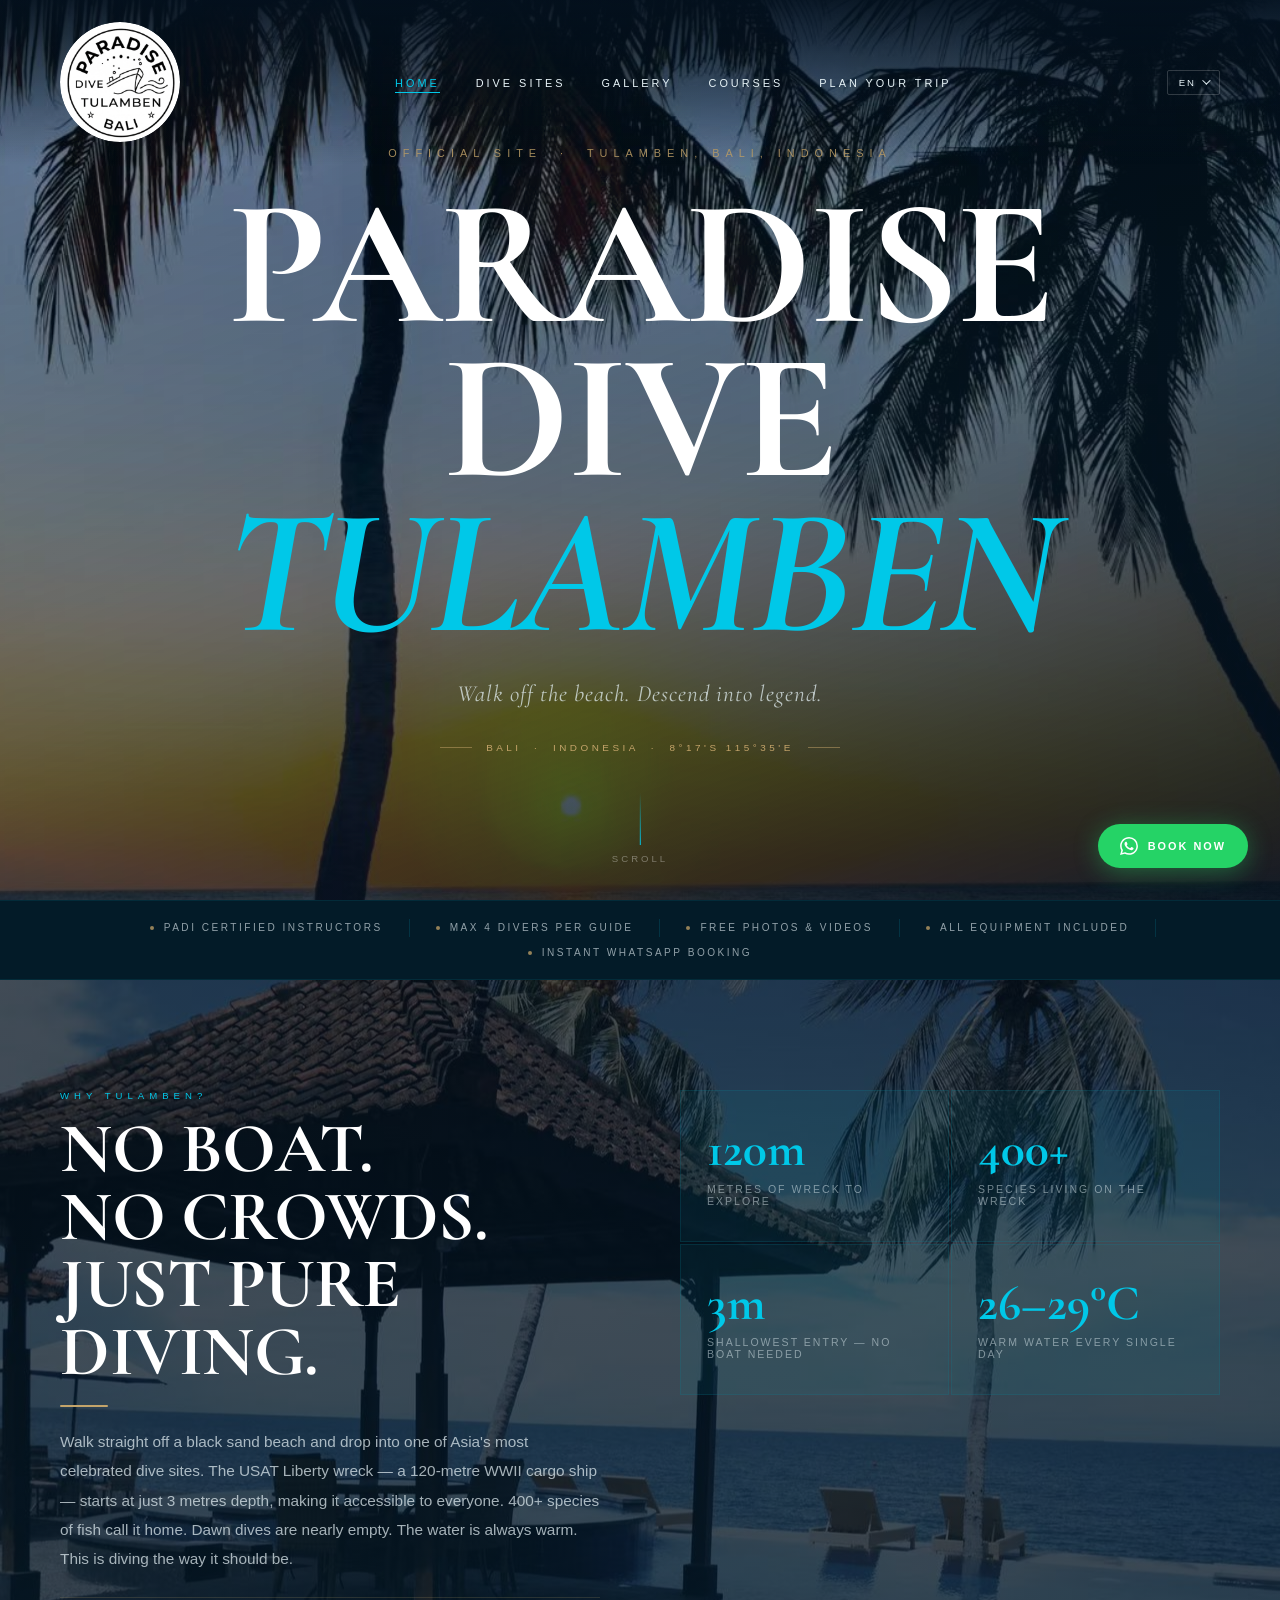
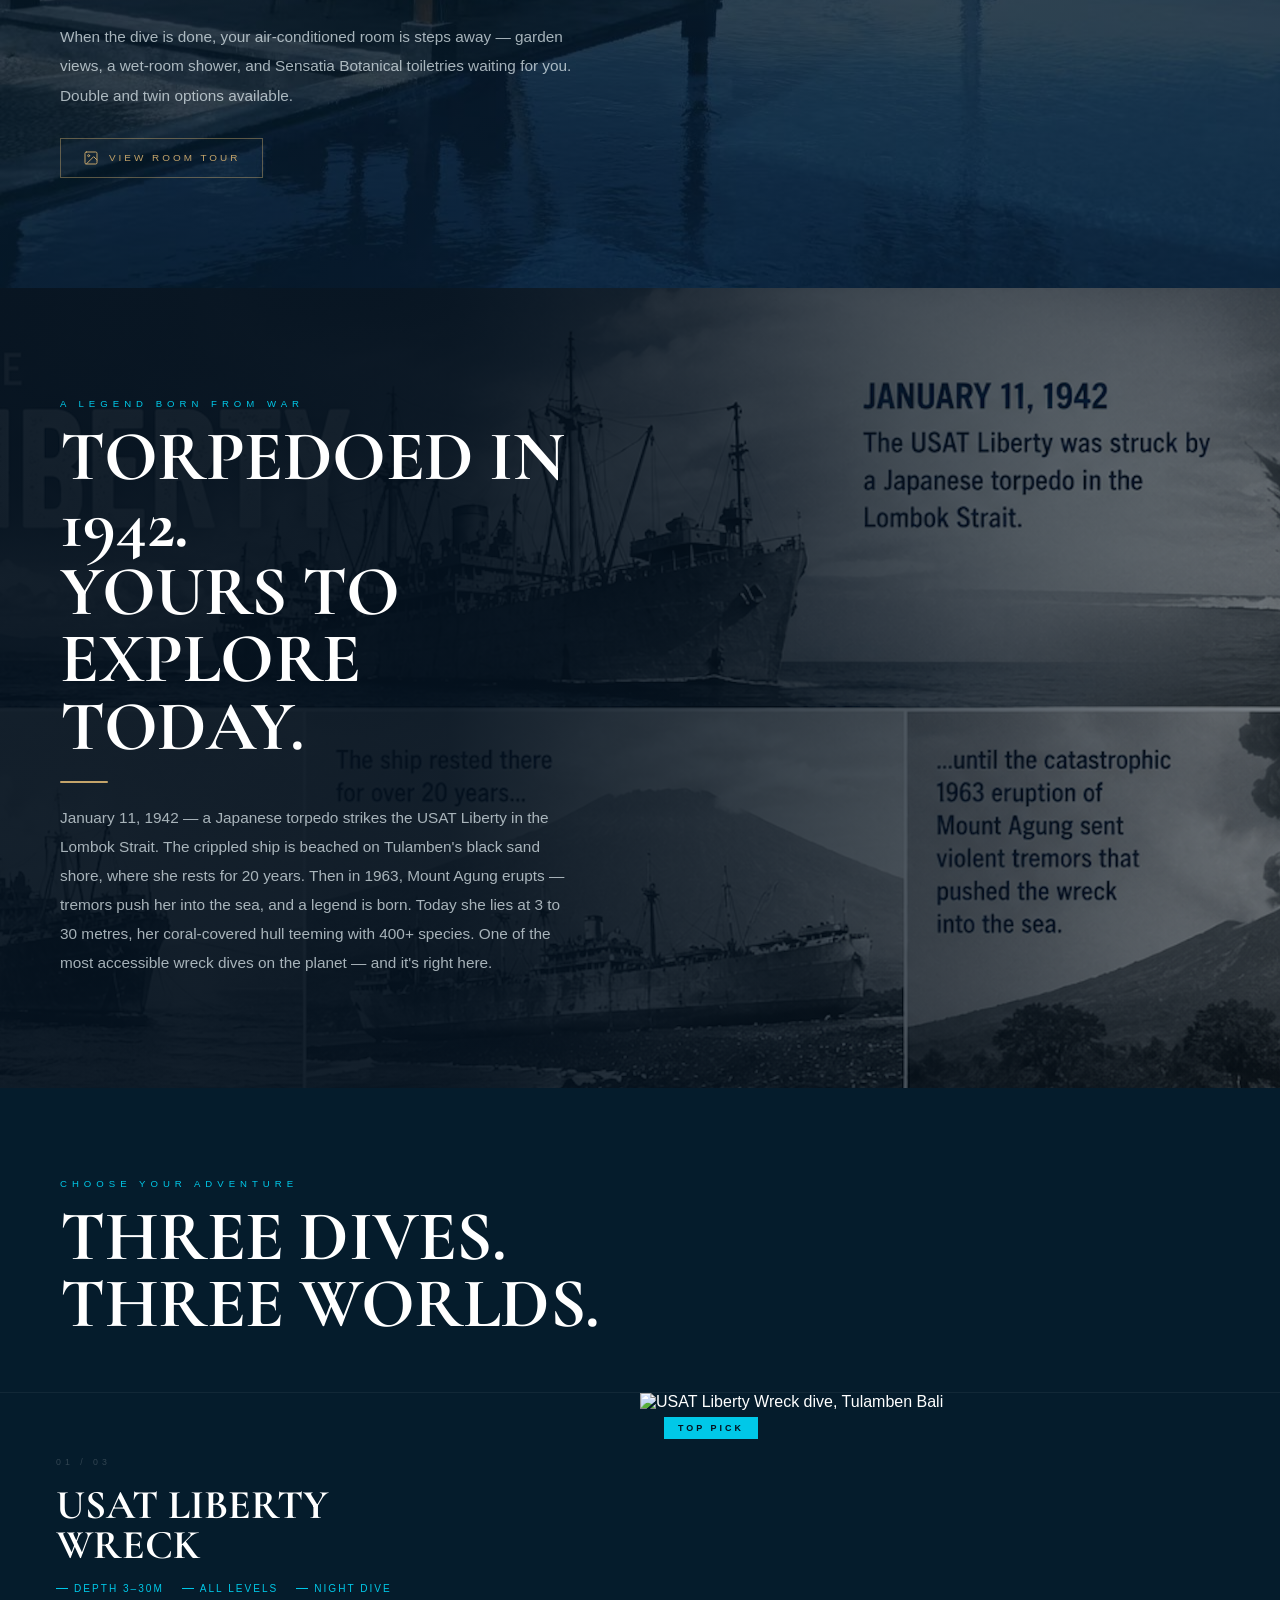
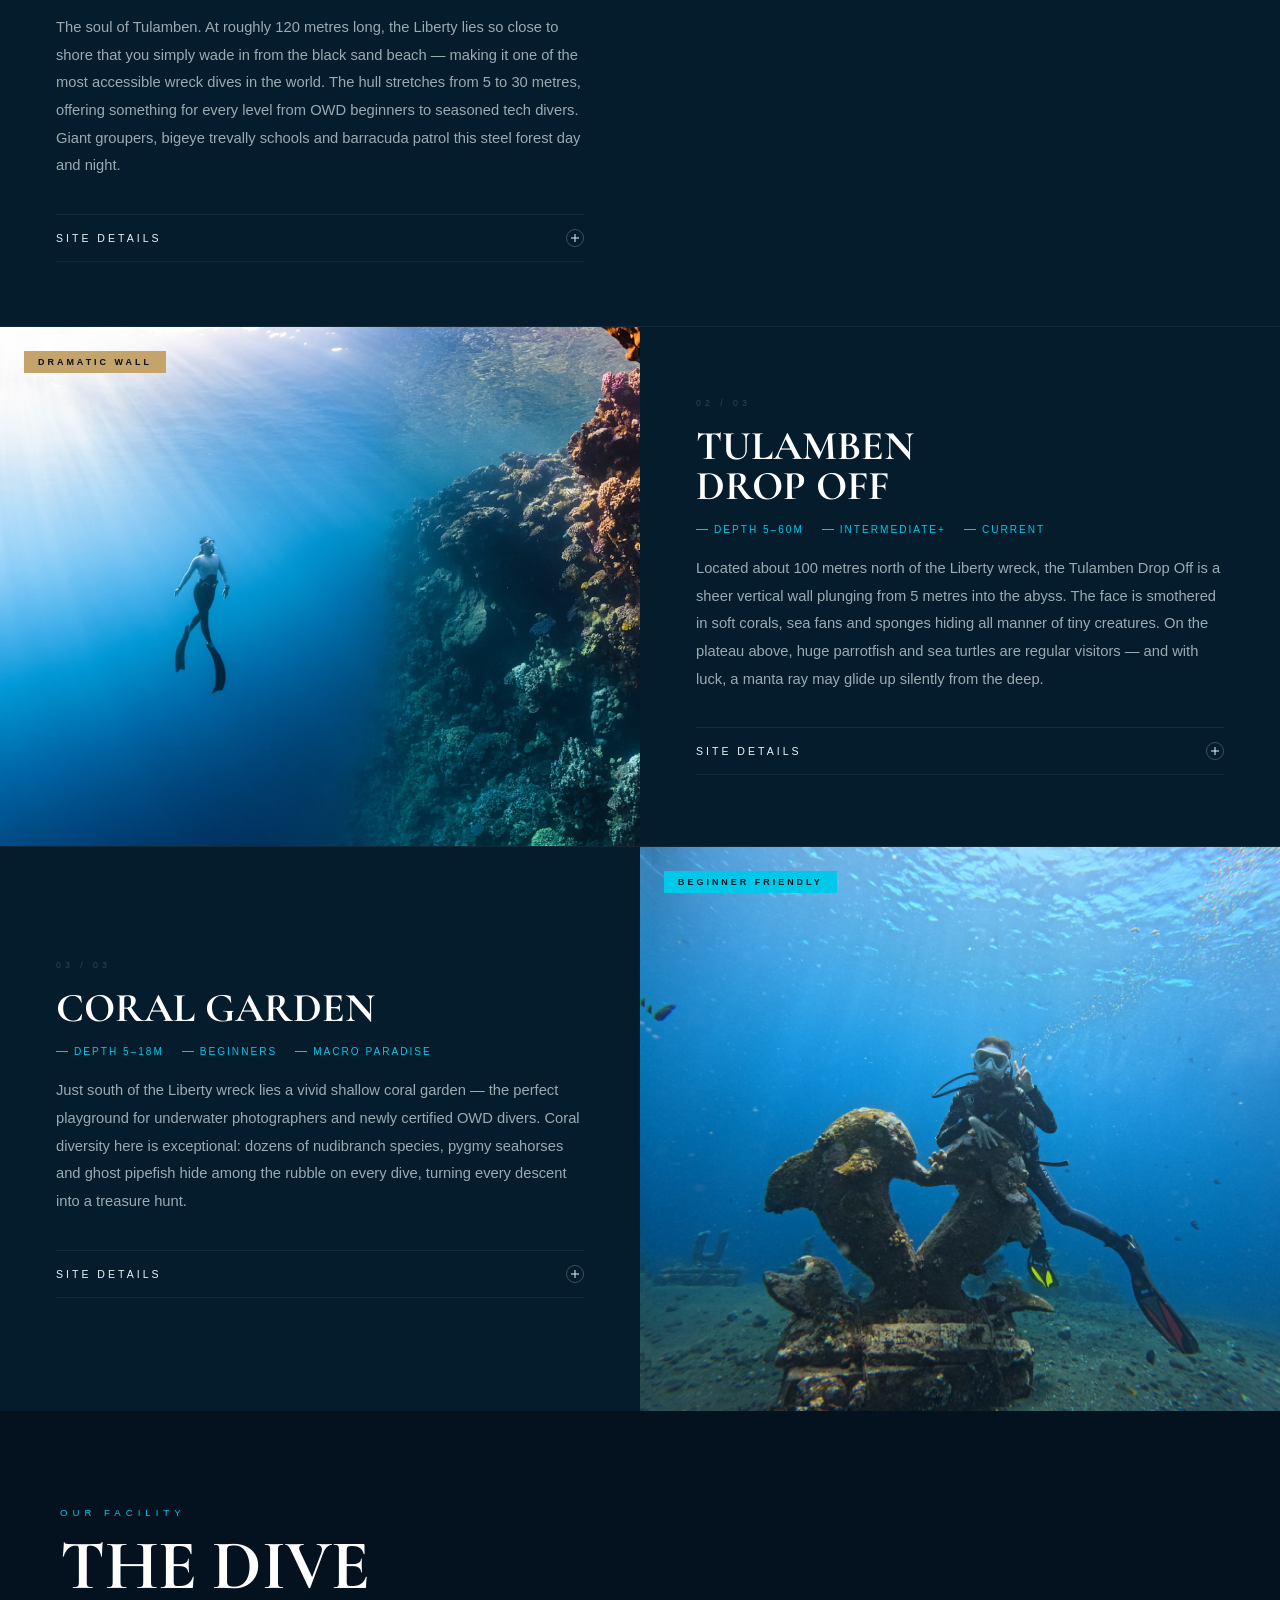
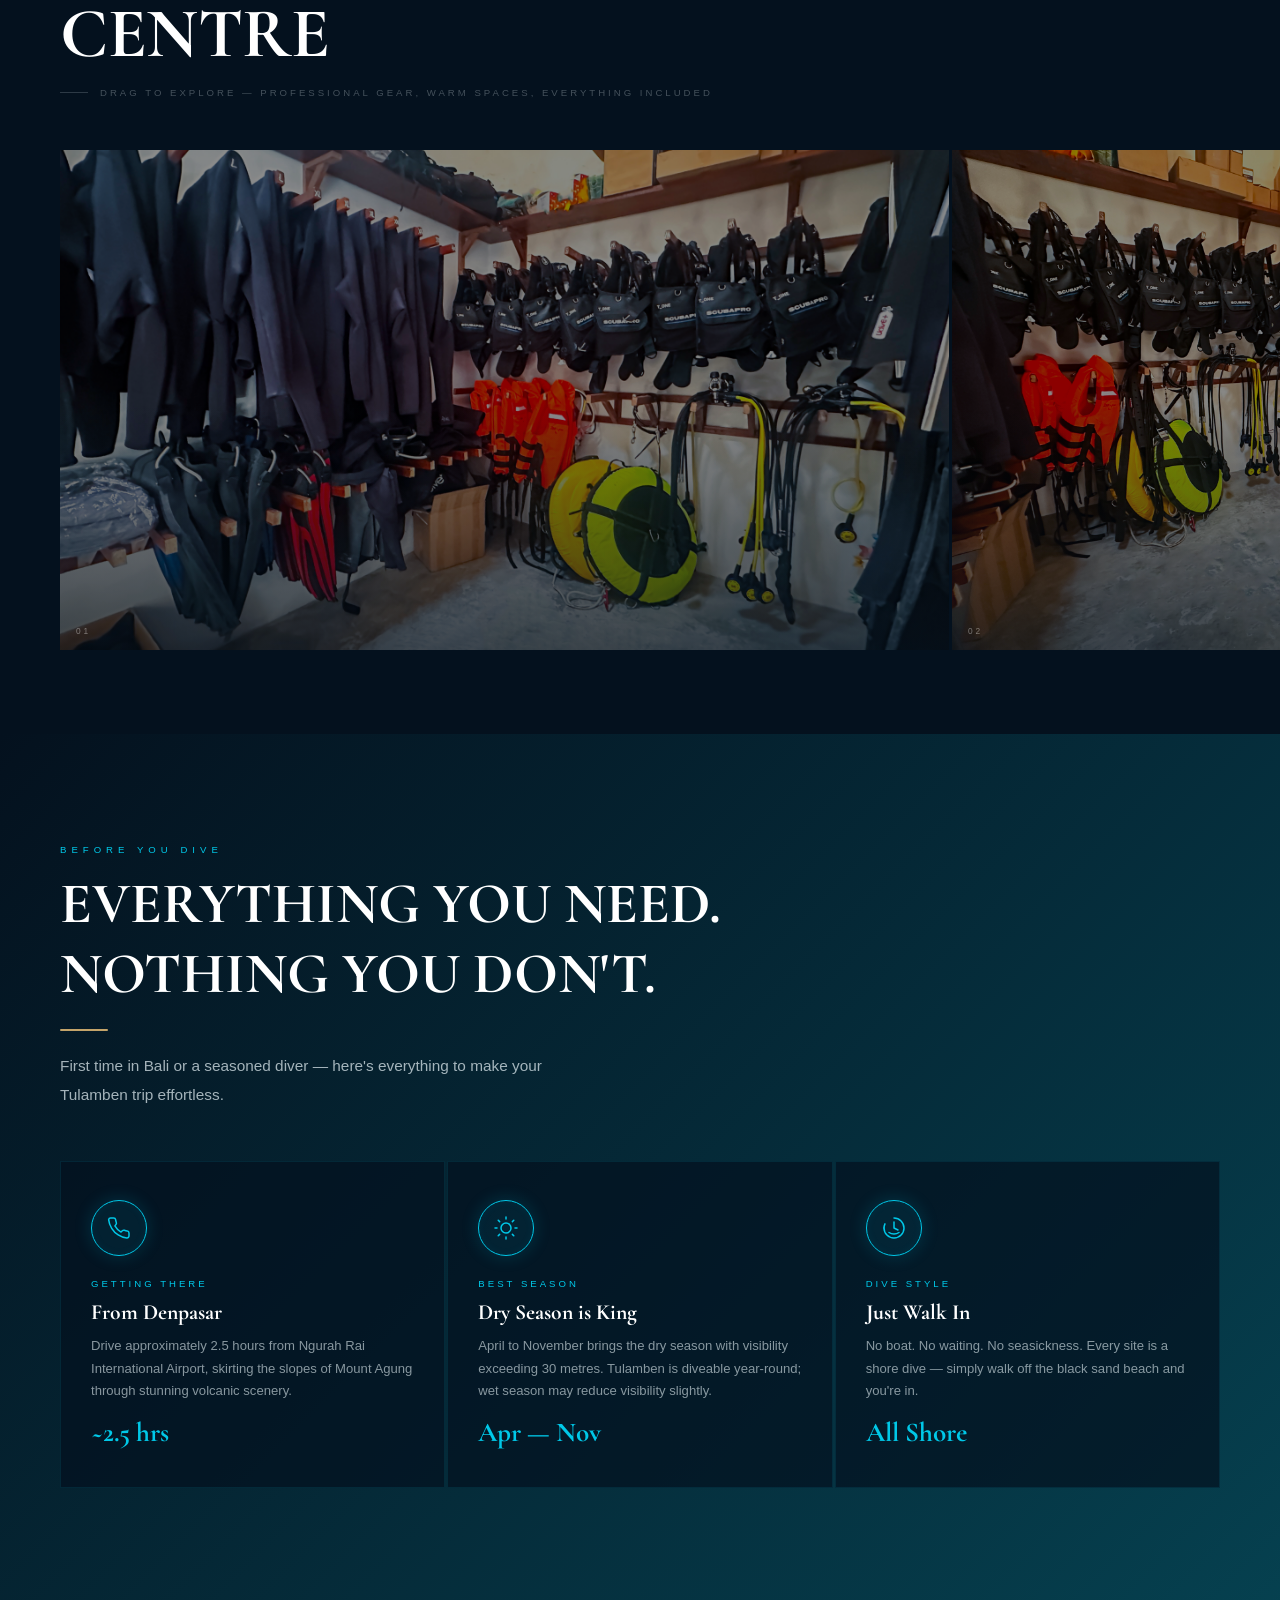
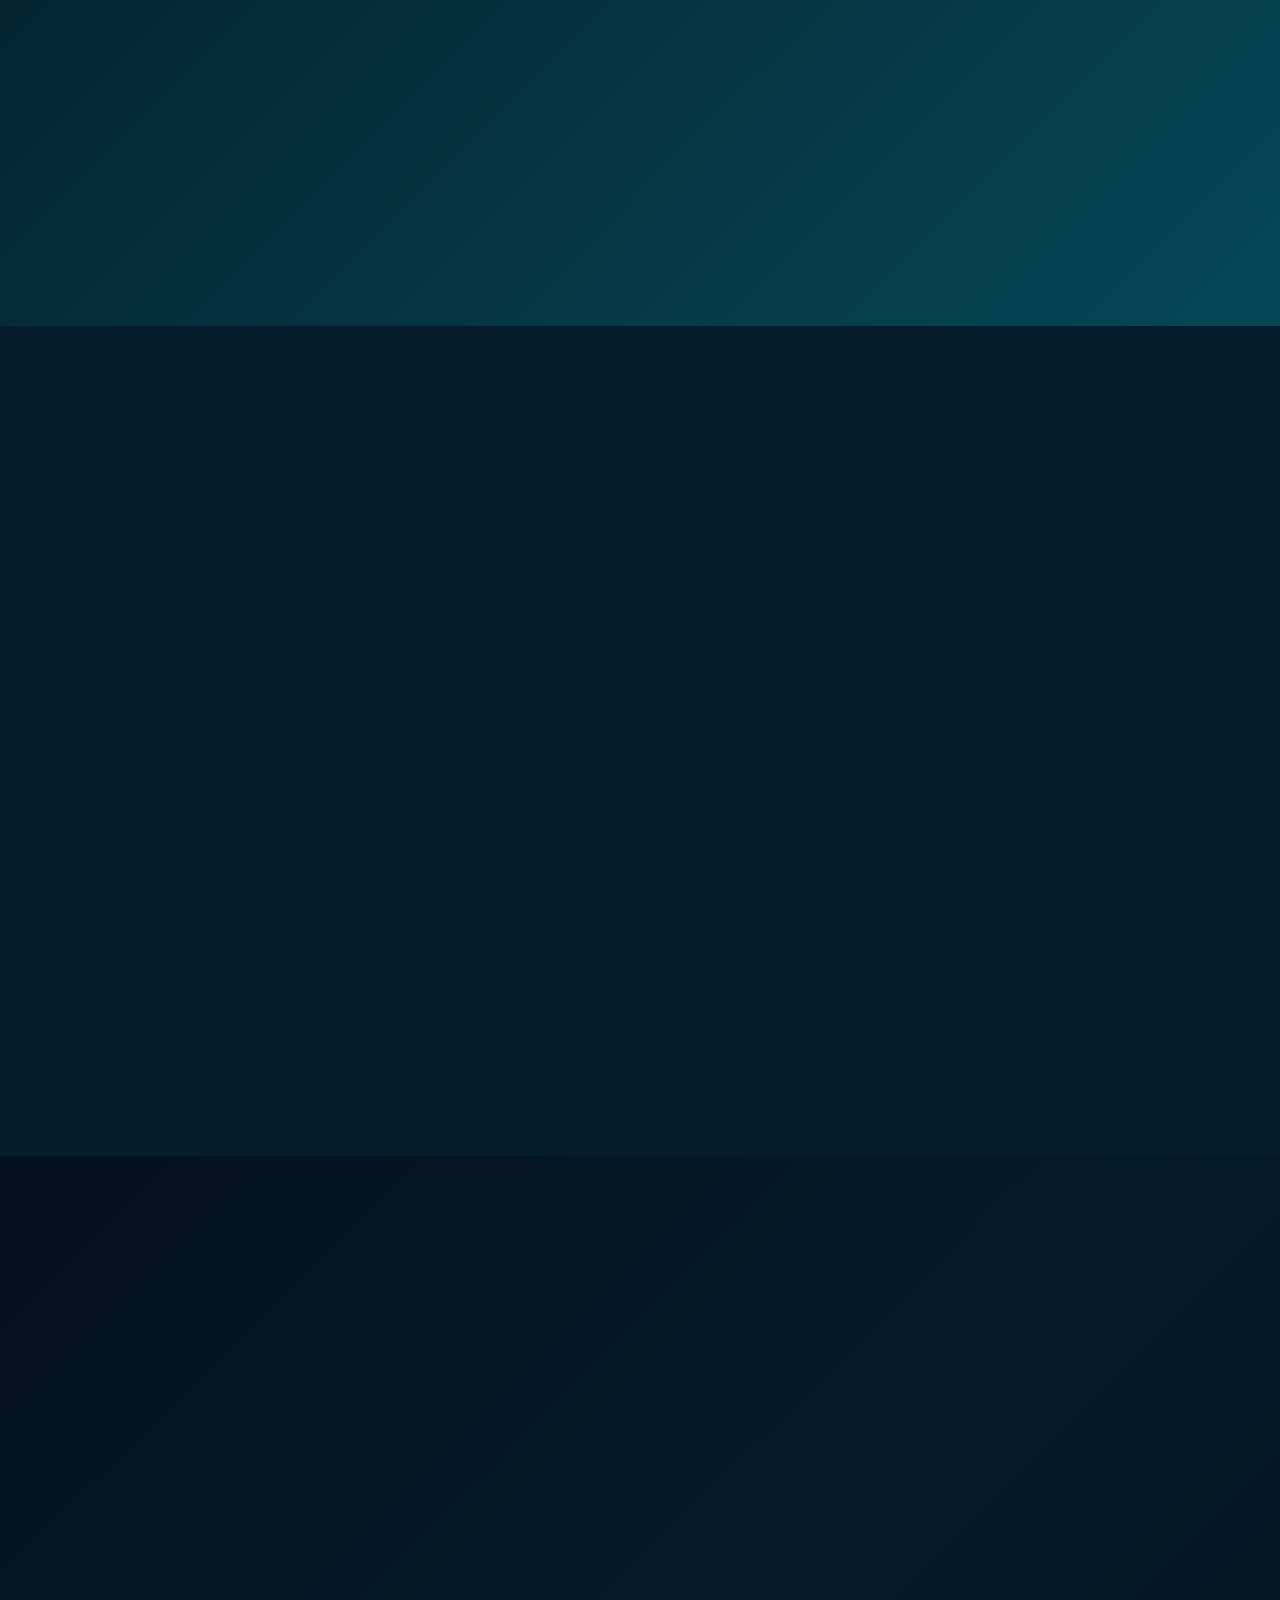
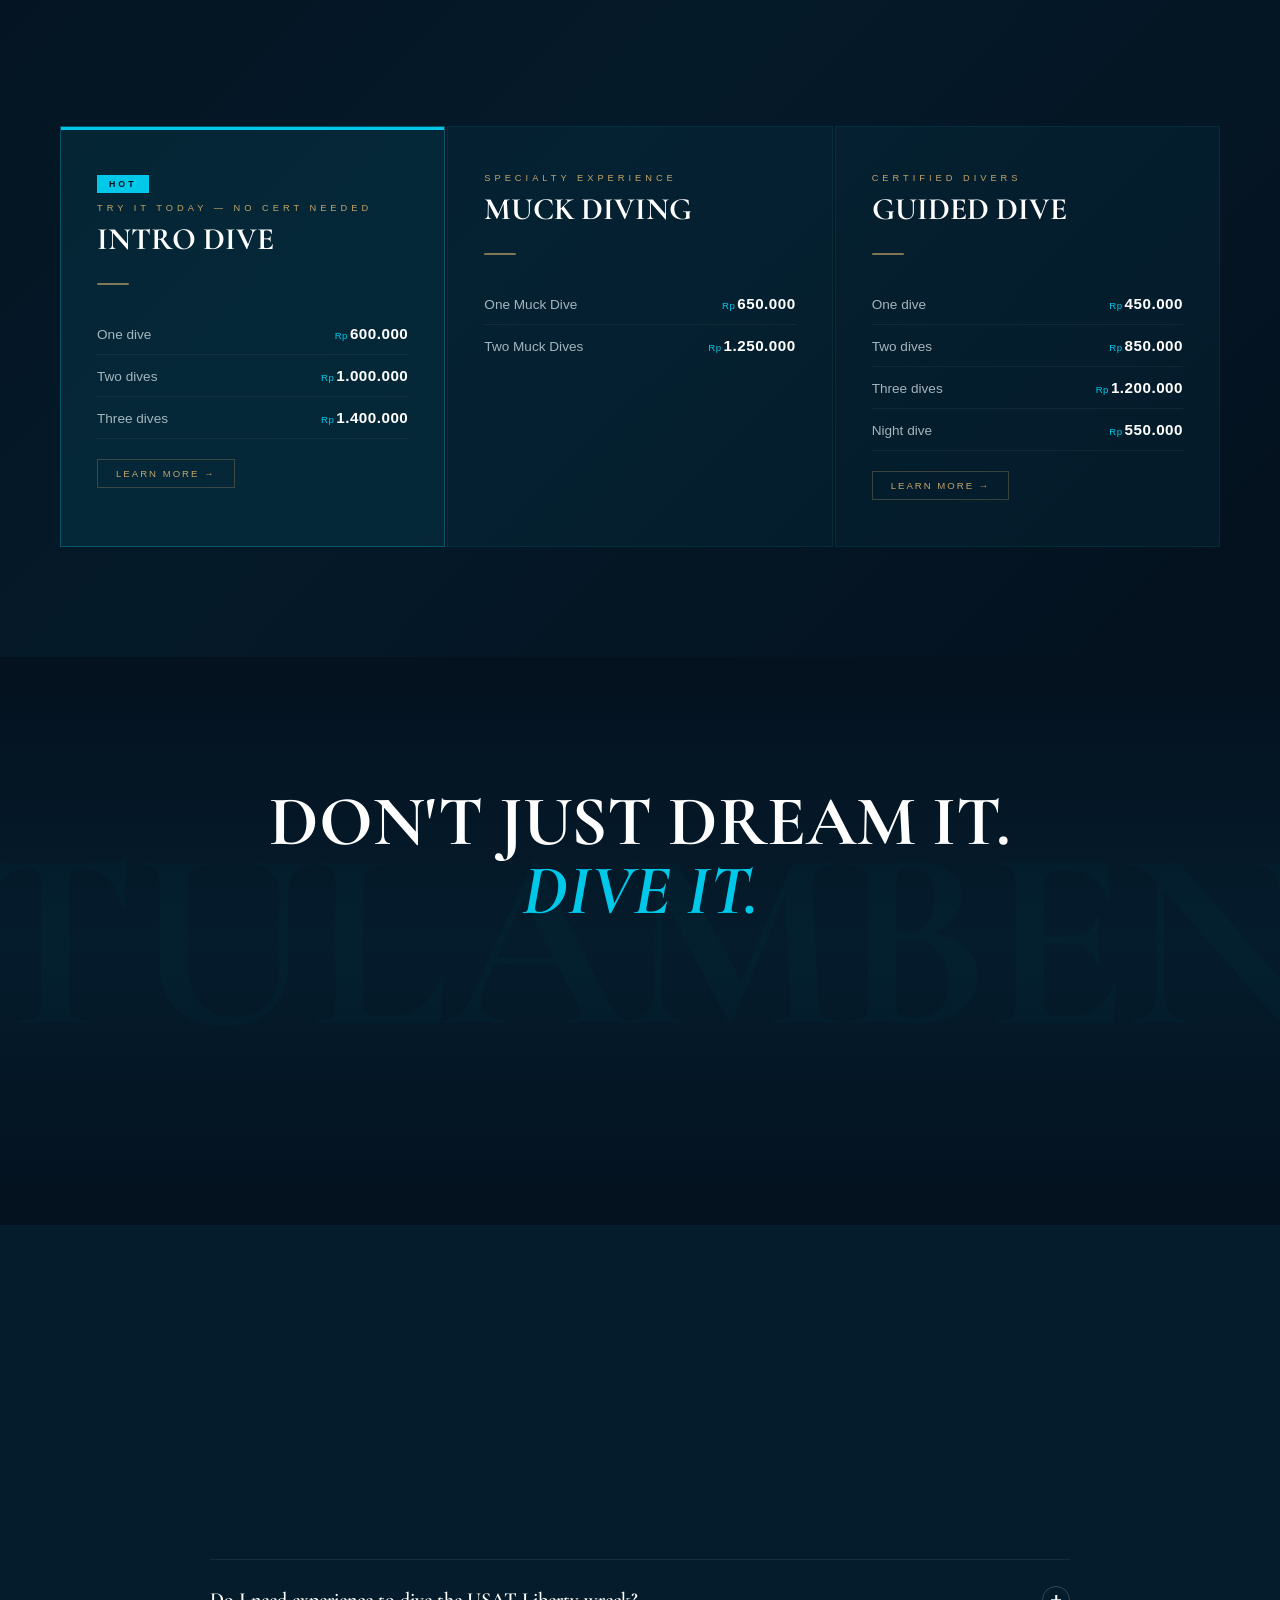
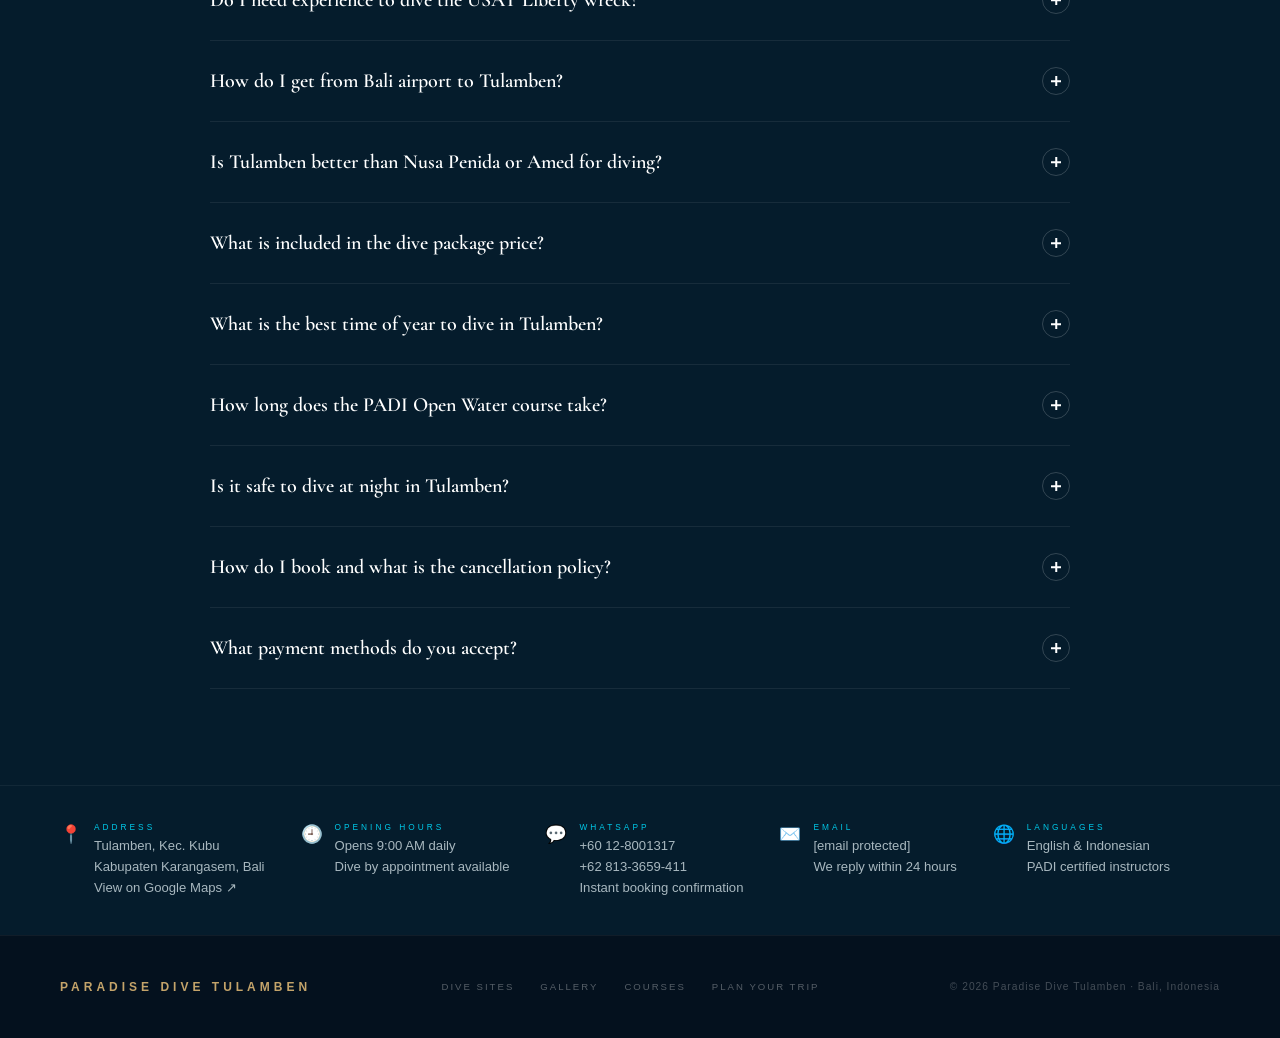
==== commit b73f1963: "Add additional WhatsApp contact and update email links Added a second WhatsApp contact link and upda" ====
--- a/Paradise/Paradise Dive Tulamben.html
+++ b/Paradise/Paradise Dive Tulamben.html
@@ -1389,6 +1389,7 @@
         <div class="footer-contact-label">WhatsApp</div>
         <div class="footer-contact-value">
           <a href="https://wa.me/60128001317?text=Hi%20Paradise%20Dive%20Tulamben!%20I'd%20like%20to%20book%20a%20dive.%20Please%20let%20me%20know%20your%20availability%20%F0%9F%A4%BF" target="_blank" rel="noopener">+60 12-8001317</a><br>
+          <a href="https://wa.me/628133659411?text=Hi%20Paradise%20Dive%20Tulamben!%20I'd%20like%20to%20book%20a%20dive.%20Please%20let%20me%20know%20your%20availability%20%F0%9F%A4%BF" target="_blank" rel="noopener">+62 813-3659-411</a><br>
           Instant booking confirmation
         </div>
       </div>
@@ -1398,7 +1399,7 @@
       <div>
         <div class="footer-contact-label">Email</div>
         <div class="footer-contact-value">
-          <a href="/cdn-cgi/l/email-protection#f585948794919c8690919c8390818099949897909bb59298949c99db969a98"><span class="__cf_email__" data-cfemail="9aeafbe8fbfef3e9fffef3ecffeeeff6fbf7f8fff4dafdf7fbf3f6b4f9f5f7">[email&#160;protected]</span></a><br>
+          <a href="/cdn-cgi/l/email-protection#bdcddccfdcd9d4ced8d9d4cbd8c9c8d1dcd0dfd8d3fddad0dcd4d193ded2d0"><span class="__cf_email__" data-cfemail="90e0f1e2f1f4f9e3f5f4f9e6f5e4e5fcf1fdf2f5fed0f7fdf1f9fcbef3fffd">[email&#160;protected]</span></a><br>
           We reply within 24 hours
         </div>
       </div>
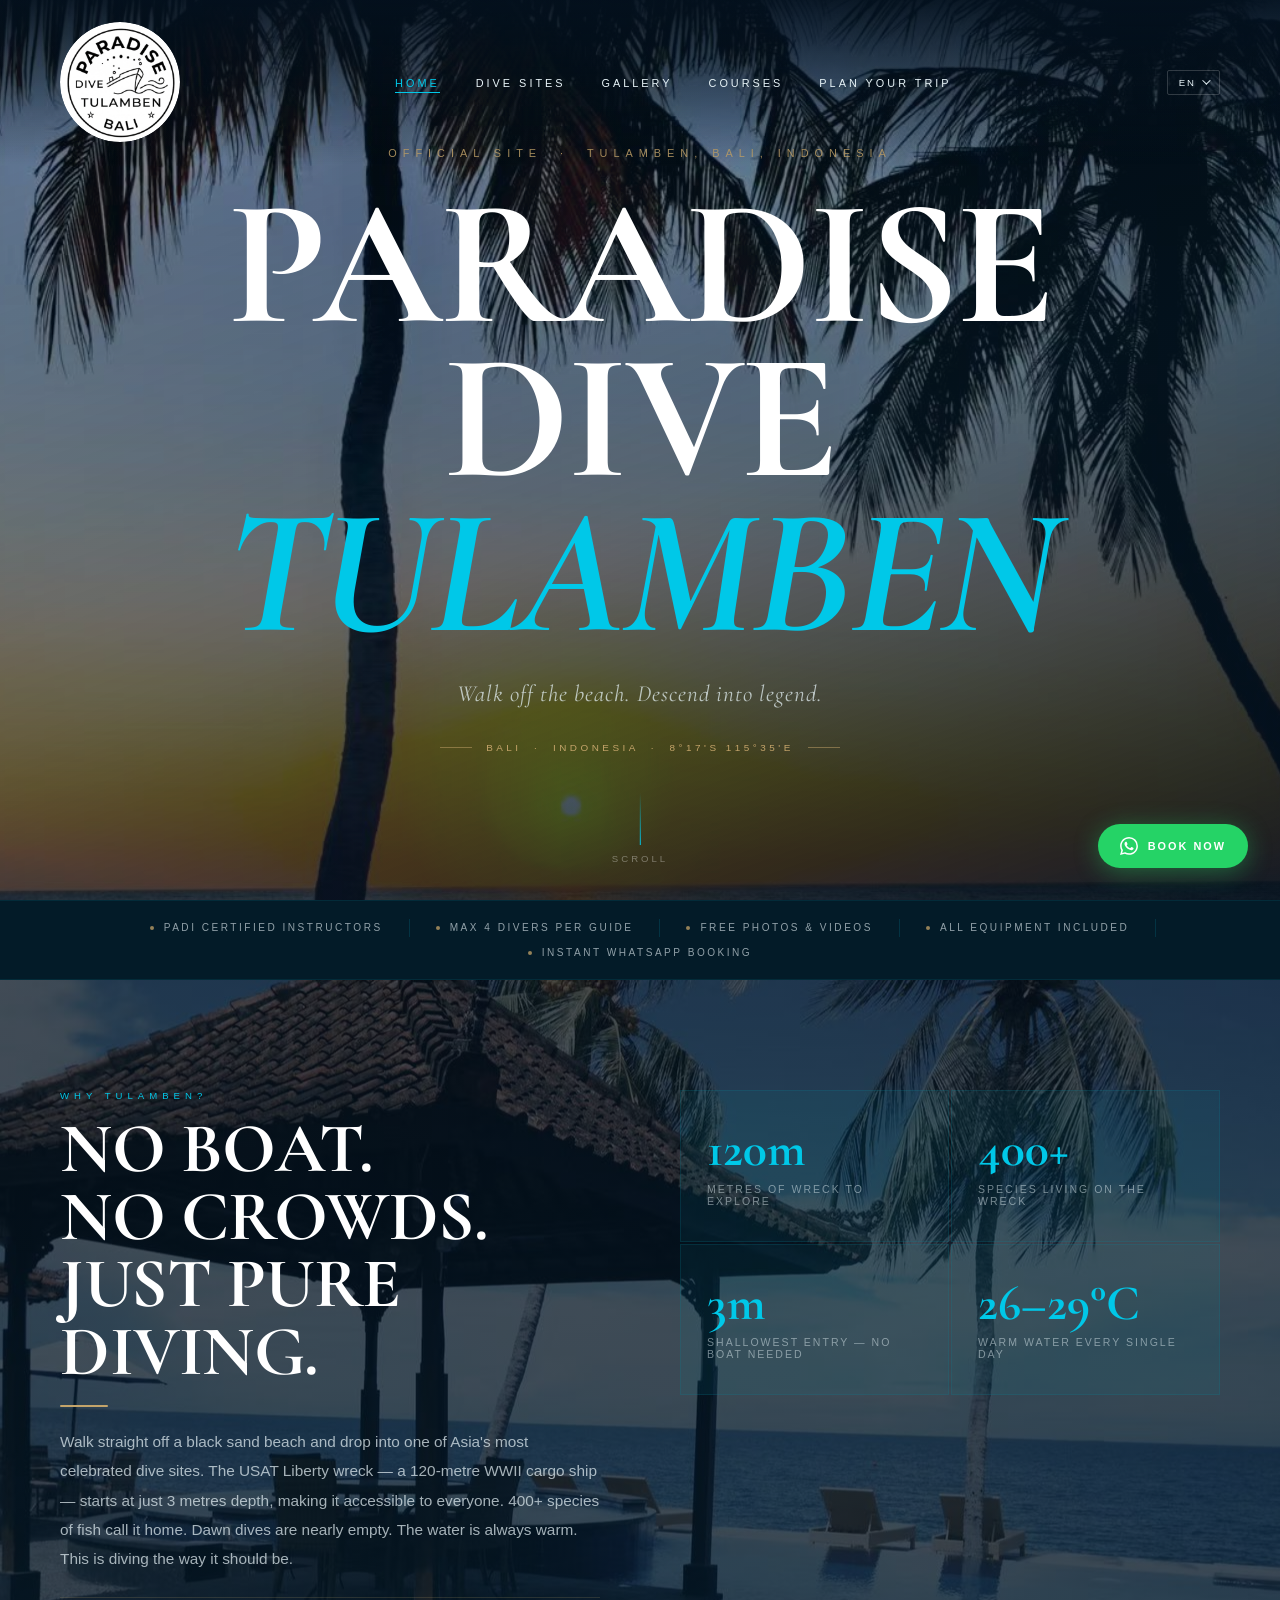
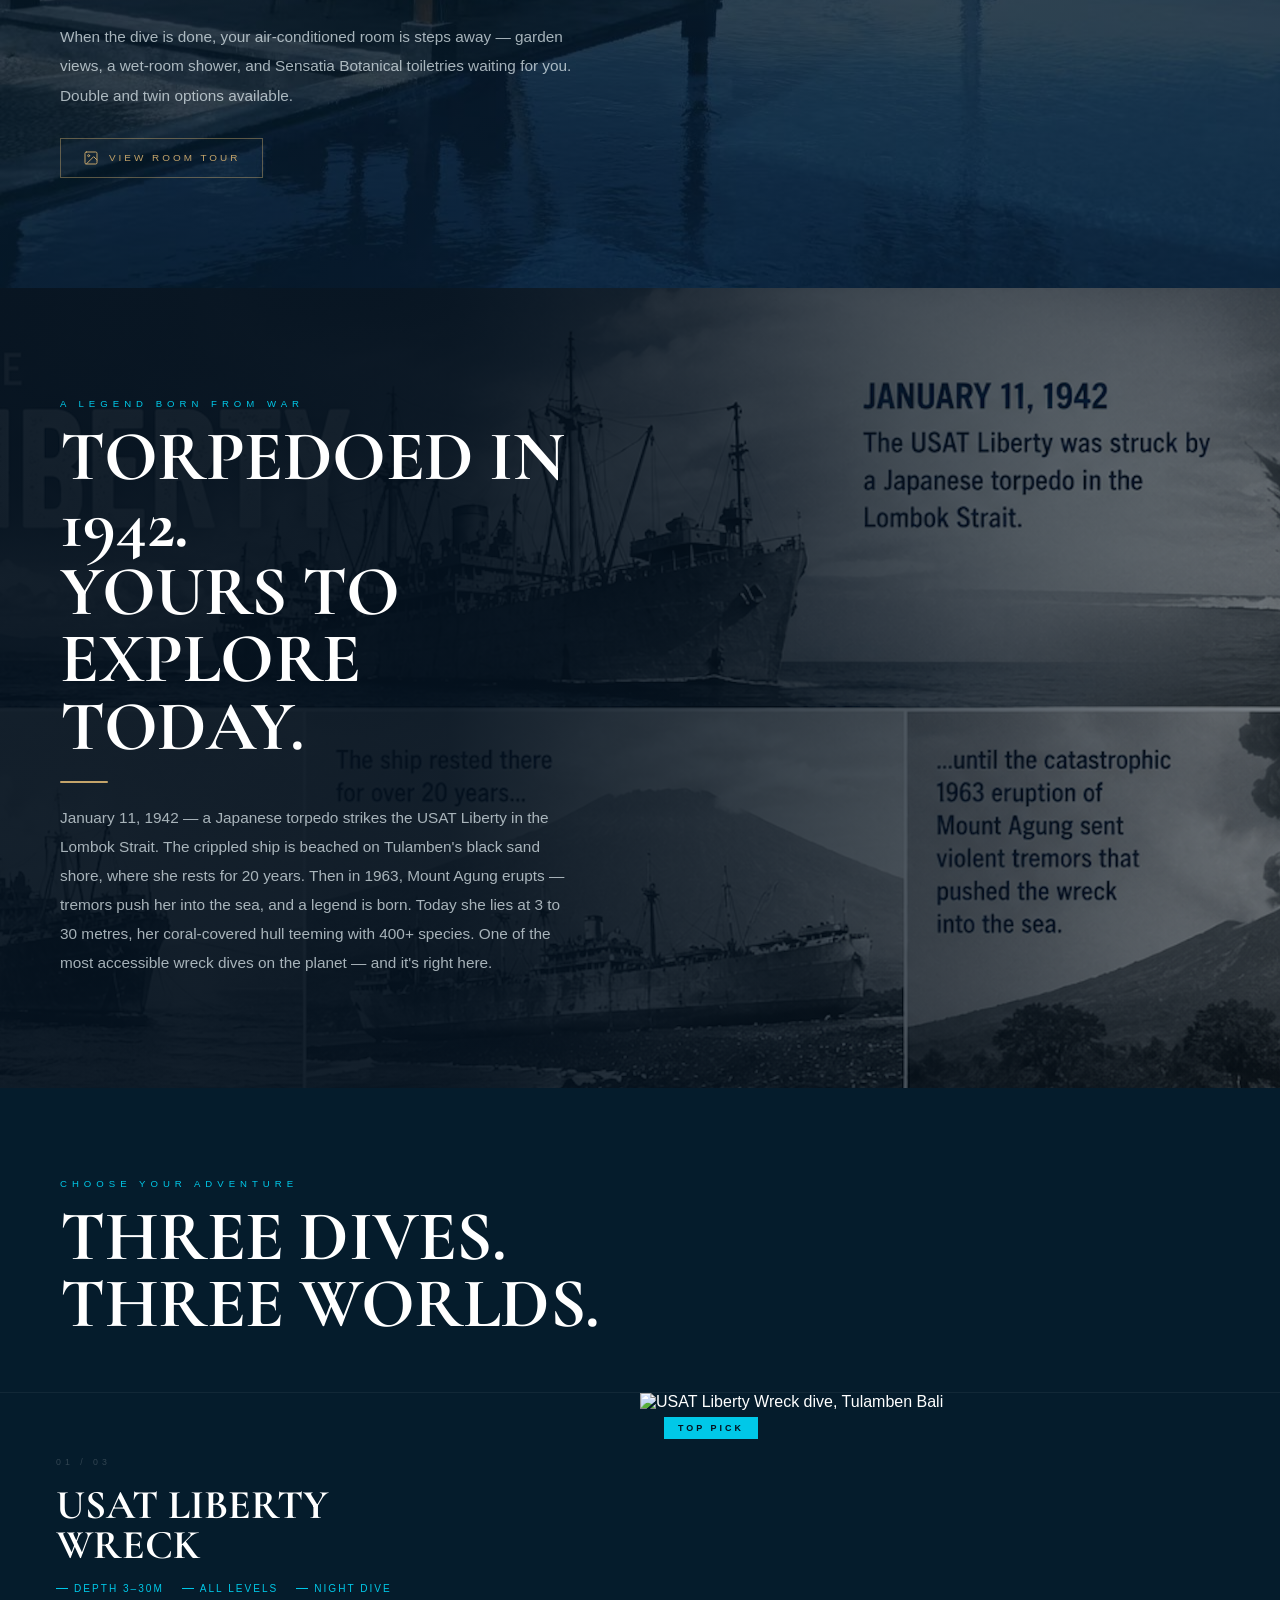
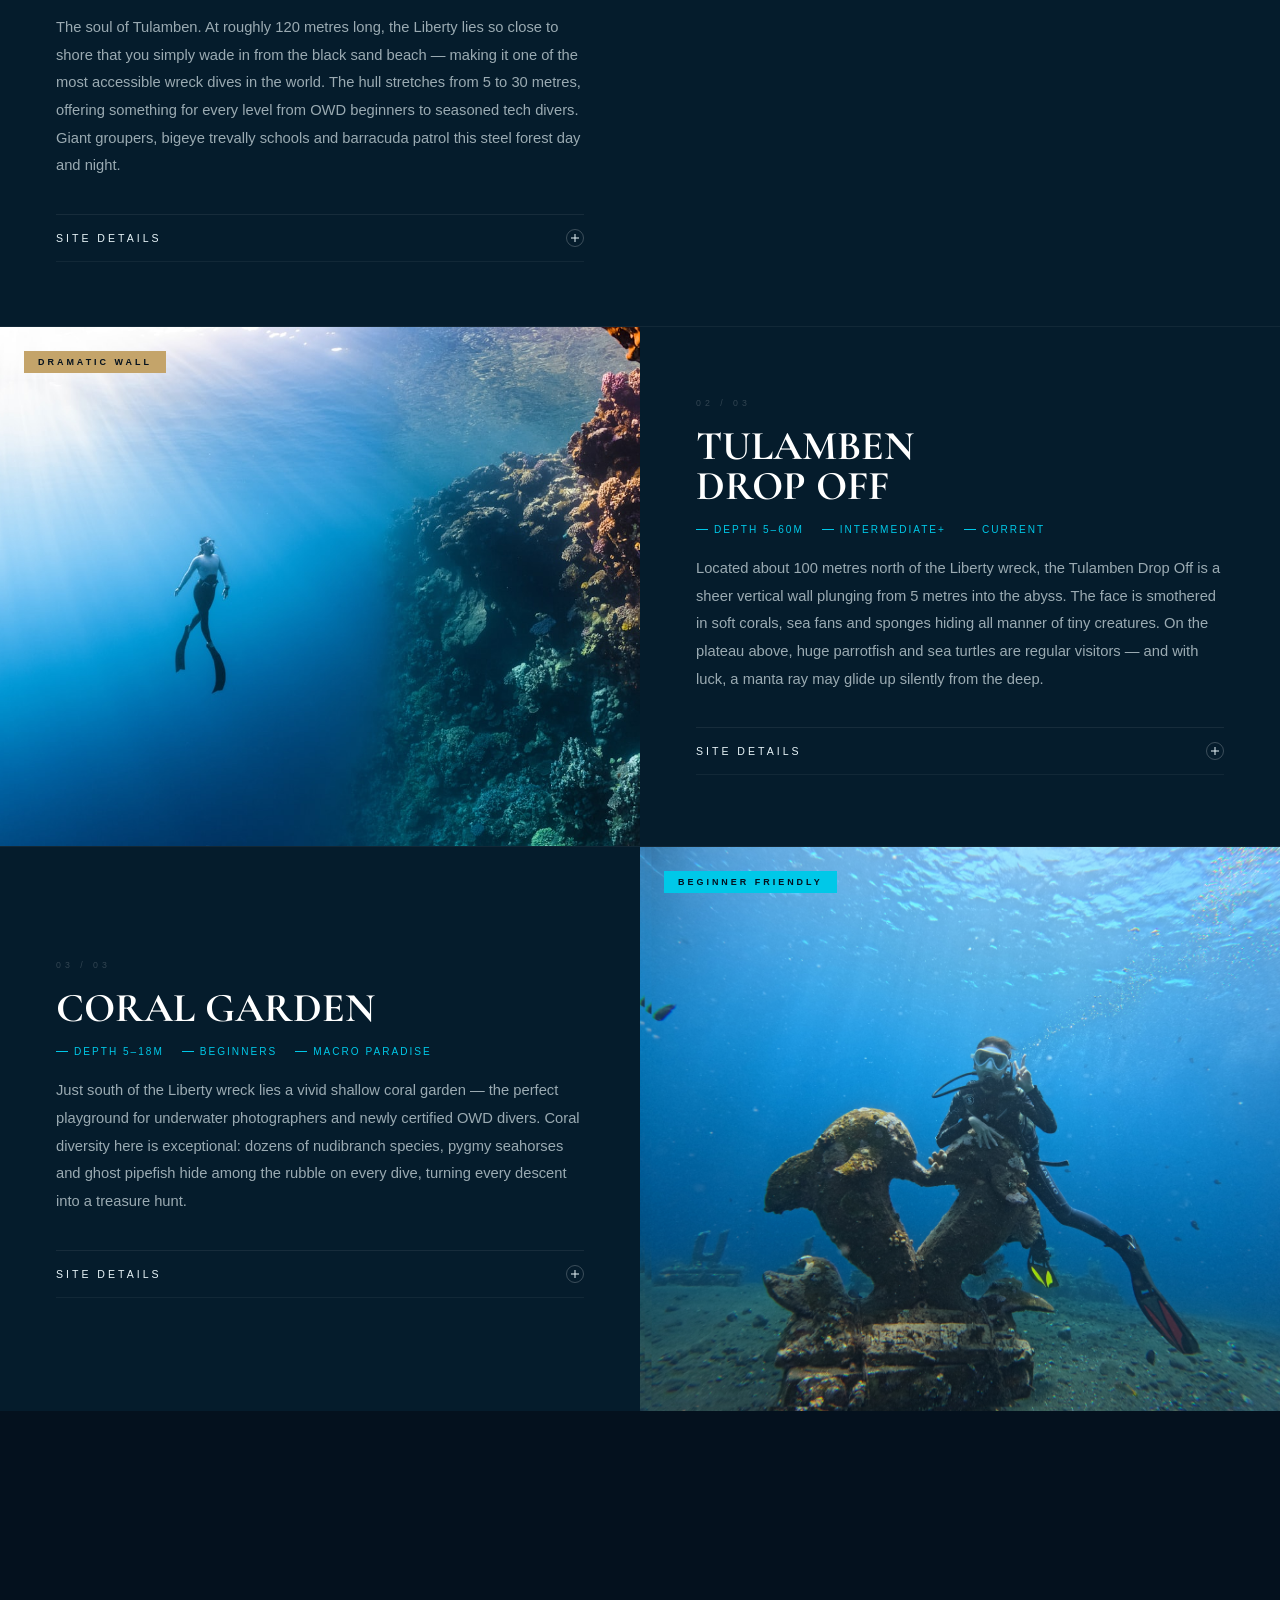
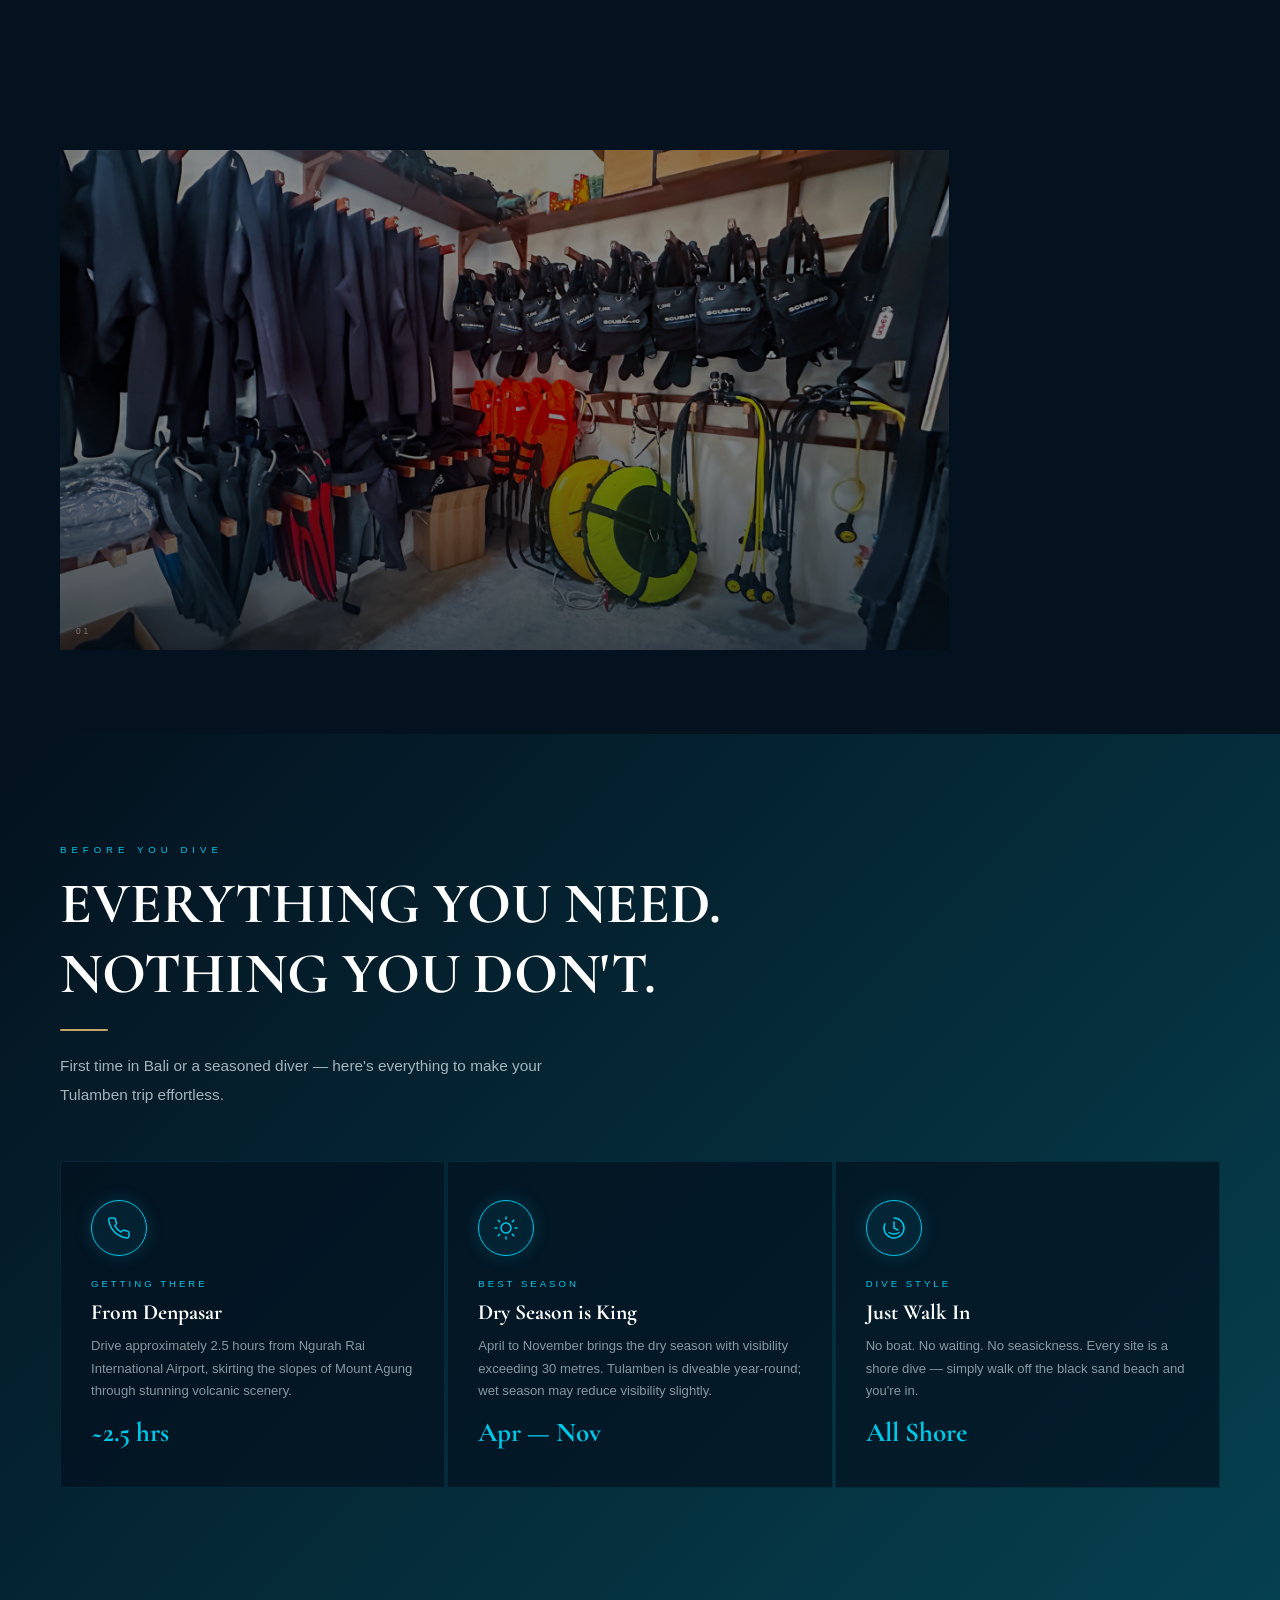
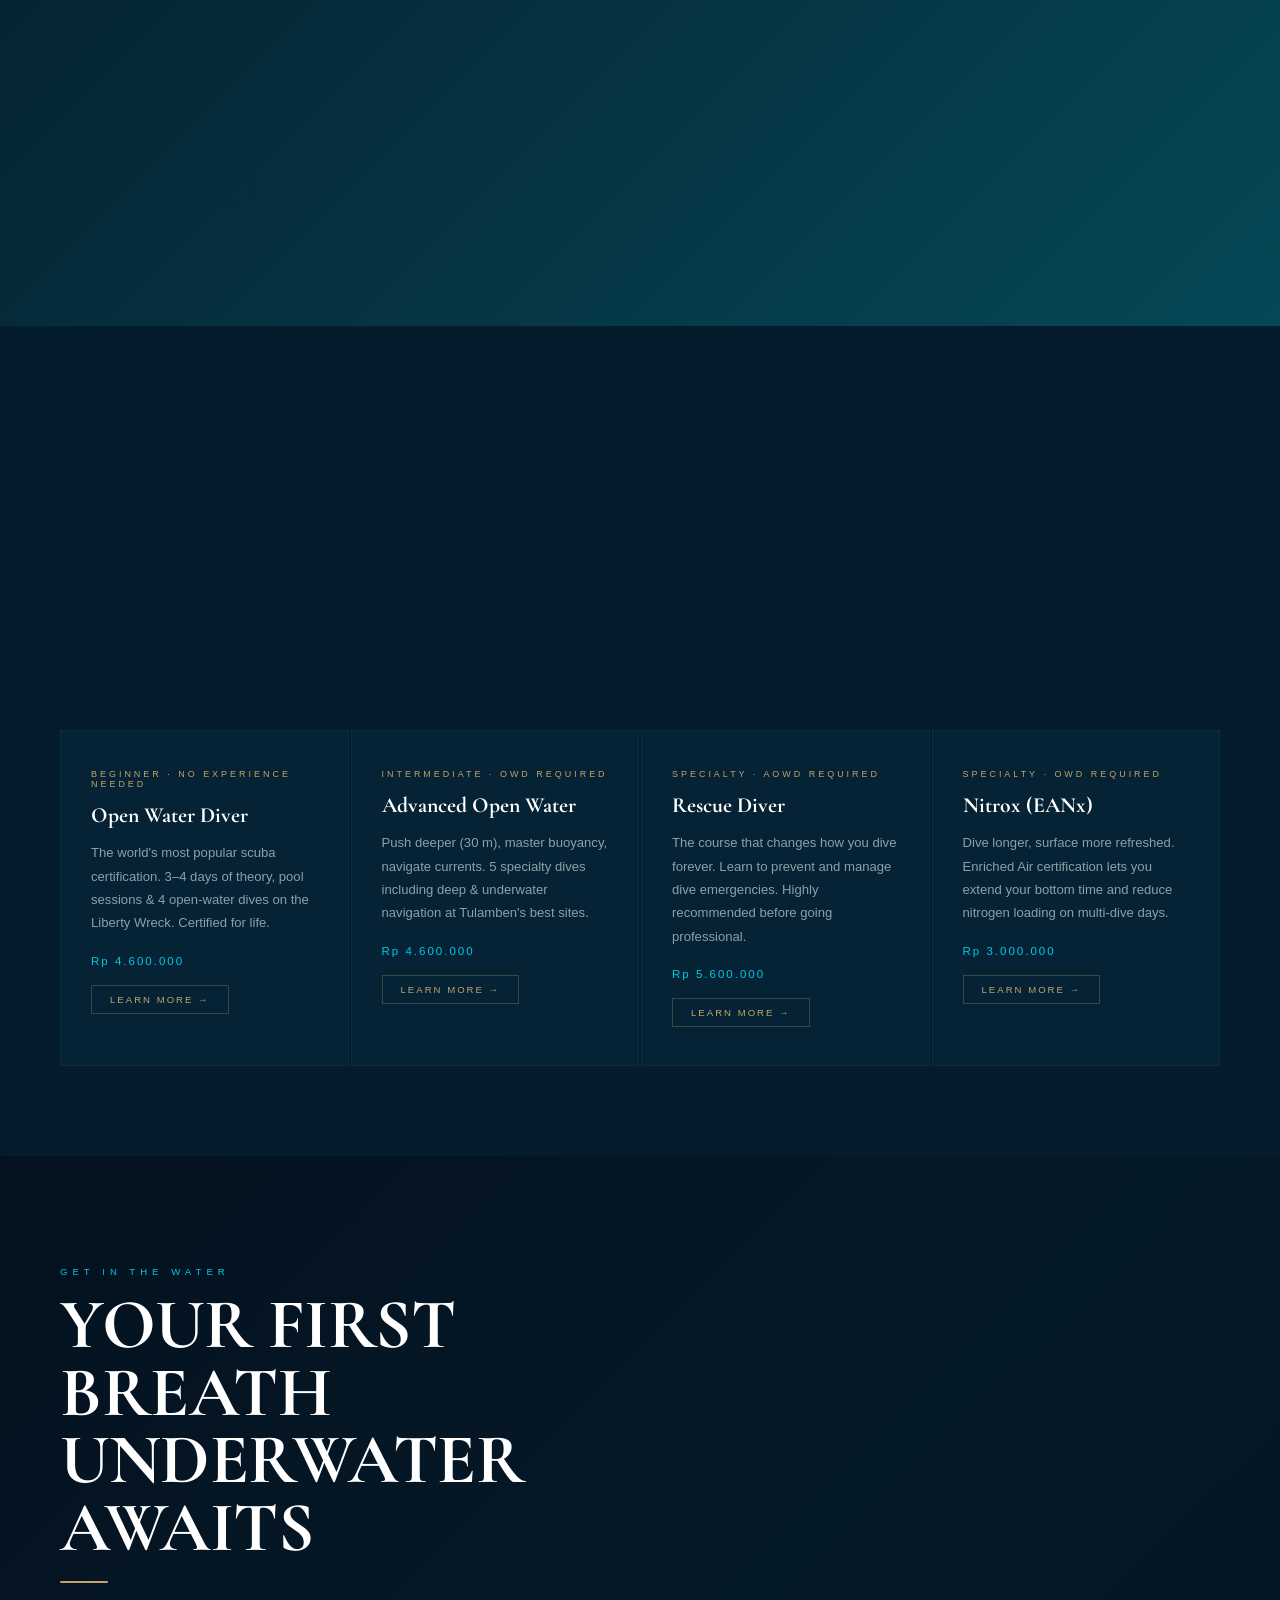
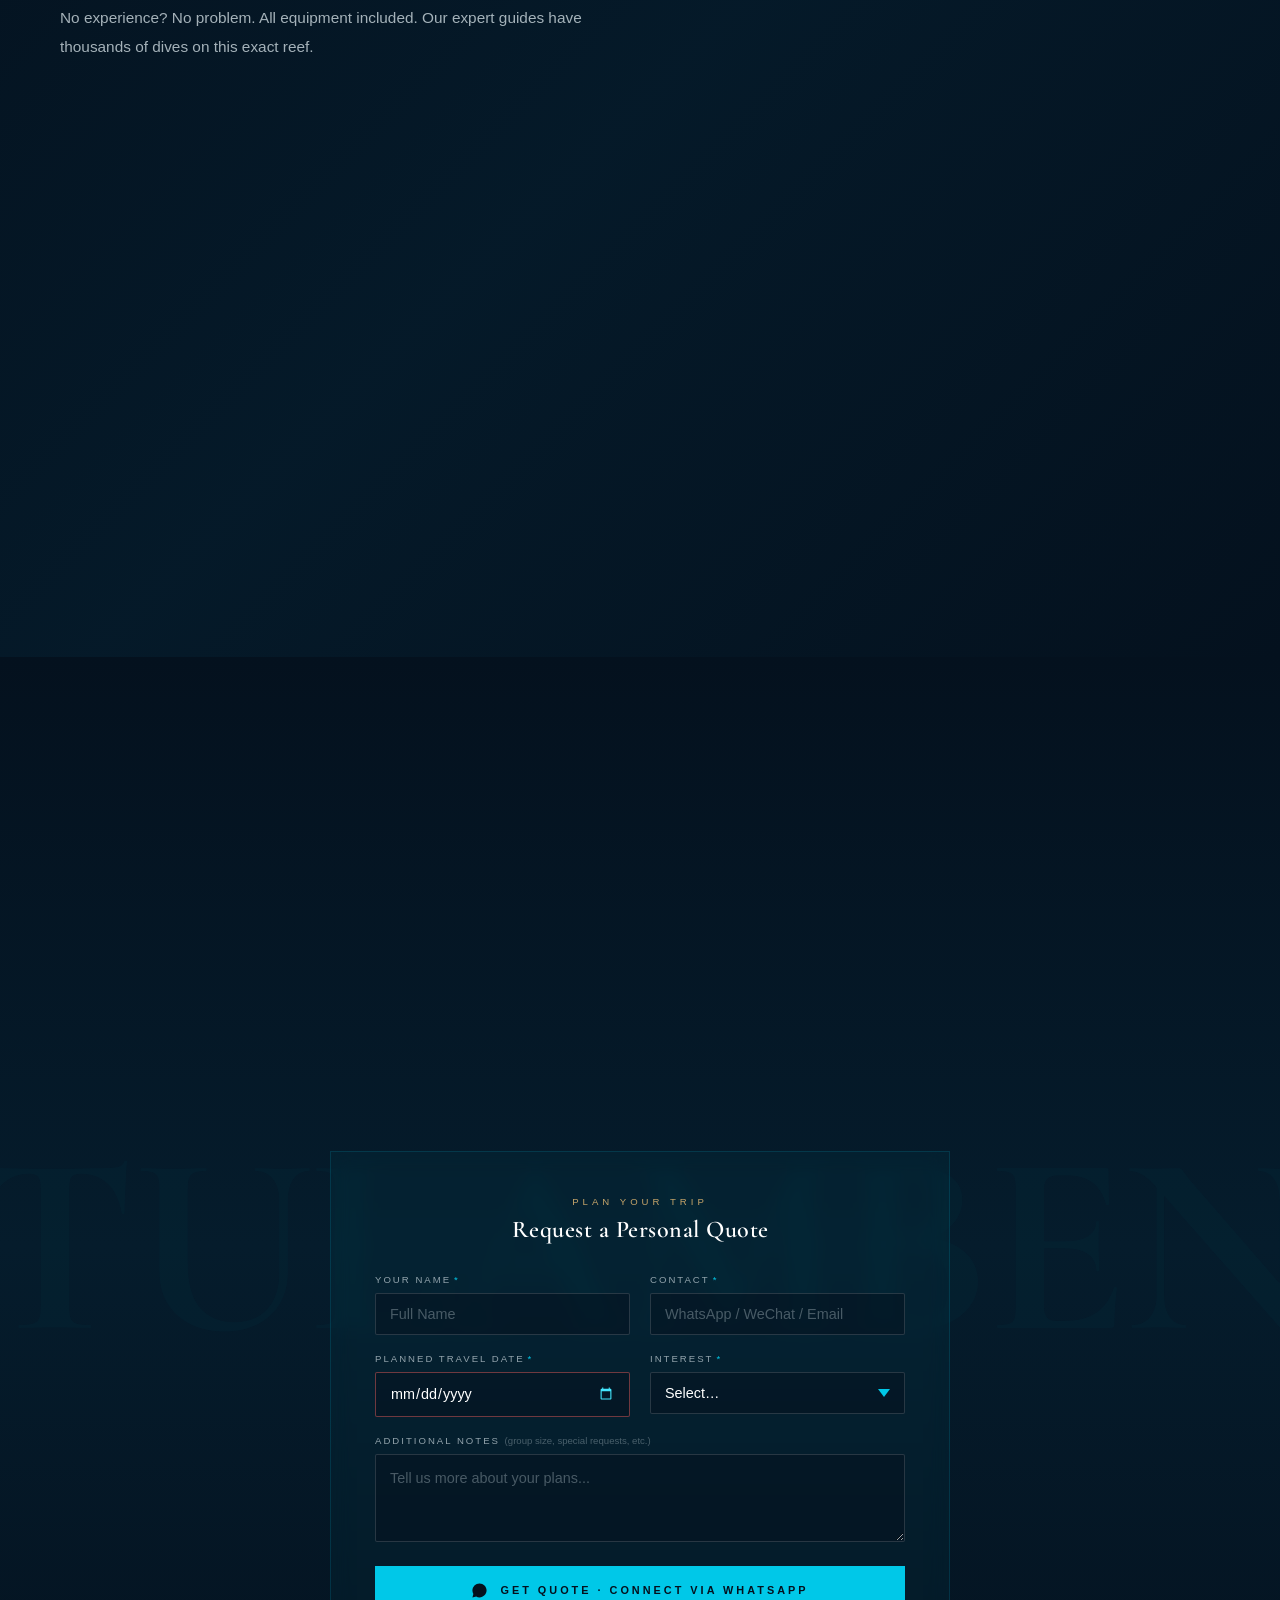
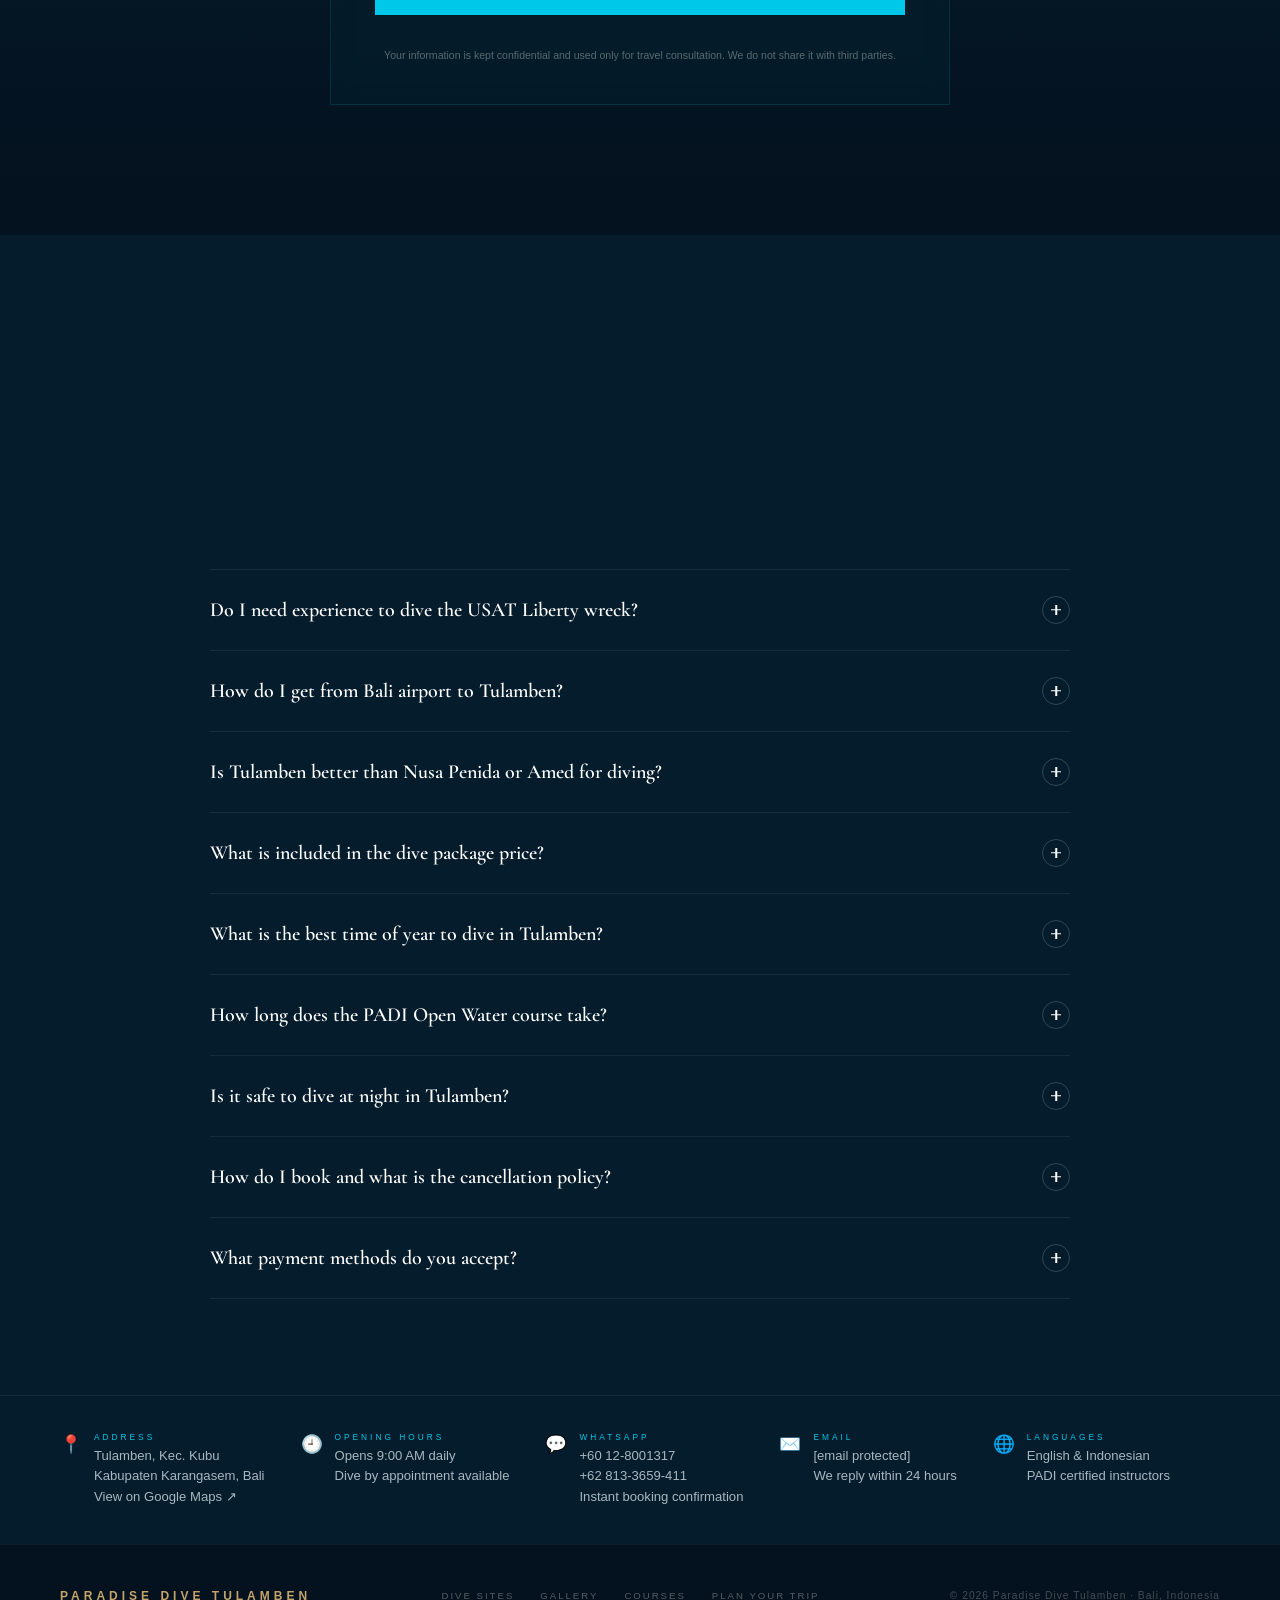
==== commit 5731b321: "Implement quote request form and WhatsApp integration Added a quote request form with input fields f" ====
--- a/Paradise/Paradise Dive Tulamben.html
+++ b/Paradise/Paradise Dive Tulamben.html
@@ -628,6 +628,71 @@
     .btn-ghost { display: inline-block; padding: 17px 46px; margin-left: 14px; border: 1px solid rgba(255,255,255,0.22); color: var(--white); font-family: var(--ui); font-size: 0.68rem; letter-spacing: 3px; text-transform: uppercase; font-weight: 700; text-decoration: none; transition: border-color 0.3s, color 0.3s; }
     .btn-ghost:hover { border-color: var(--sand); color: var(--sand); }
 
+    /* ── Quote Form ── */
+    .quote-form-wrap {
+      max-width: 620px; margin: 56px auto 0; text-align: left;
+      background: rgba(8,131,149,0.06);
+      border: 1px solid rgba(0,200,232,0.14);
+      backdrop-filter: blur(10px);
+      padding: 44px 44px 40px;
+      position: relative;
+    }
+    .quote-form-title {
+      font-family: var(--ui); font-size: 0.6rem; letter-spacing: 4px;
+      text-transform: uppercase; color: var(--sand); margin-bottom: 8px; text-align: center;
+    }
+    .quote-form-sub {
+      font-family: var(--display); font-size: 1.5rem; font-weight: 600;
+      color: var(--white); margin-bottom: 30px; text-align: center; letter-spacing: 0.5px;
+    }
+    .qf-grid { display: grid; grid-template-columns: 1fr 1fr; gap: 18px 20px; }
+    .qf-field { display: flex; flex-direction: column; }
+    .qf-field.full { grid-column: 1 / -1; }
+    .qf-label {
+      font-family: var(--ui); font-size: 0.6rem; letter-spacing: 2px; text-transform: uppercase;
+      color: rgba(232,244,248,0.62); margin-bottom: 8px;
+    }
+    .qf-label .req { color: var(--accent); margin-left: 3px; }
+    .qf-input, .qf-select, .qf-textarea {
+      font-family: var(--ui); font-size: 0.9rem; color: var(--white);
+      background: rgba(4,17,30,0.5);
+      border: 1px solid rgba(255,255,255,0.14);
+      padding: 12px 14px; border-radius: 2px;
+      transition: border-color 0.25s, background 0.25s;
+      width: 100%;
+    }
+    .qf-input::placeholder, .qf-textarea::placeholder { color: rgba(232,244,248,0.3); }
+    .qf-input:focus, .qf-select:focus, .qf-textarea:focus {
+      outline: none; border-color: var(--accent); background: rgba(4,17,30,0.8);
+    }
+    .qf-input:invalid:not(:placeholder-shown) { border-color: rgba(220,90,90,0.5); }
+    .qf-select { cursor: pointer; appearance: none;
+      background-image: url("data:image/svg+xml,%3Csvg xmlns='http://www.w3.org/2000/svg' width='12' height='8' viewBox='0 0 12 8'%3E%3Cpath fill='%2300c8e8' d='M6 8L0 0h12z'/%3E%3C/svg%3E");
+      background-repeat: no-repeat; background-position: right 14px center; padding-right: 36px;
+    }
+    .qf-select option { background: var(--deep); color: var(--white); }
+    .qf-textarea { resize: vertical; min-height: 88px; line-height: 1.6; }
+    .qf-input[type="date"]::-webkit-calendar-picker-indicator { filter: invert(0.7) sepia(1) saturate(4) hue-rotate(150deg); cursor: pointer; }
+    .qf-submit {
+      grid-column: 1 / -1; margin-top: 6px;
+      display: inline-flex; align-items: center; justify-content: center; gap: 12px;
+      padding: 16px 32px; background: var(--accent); color: var(--navy);
+      font-family: var(--ui); font-size: 0.68rem; letter-spacing: 3px; text-transform: uppercase; font-weight: 700;
+      border: none; cursor: pointer; transition: background 0.3s, transform 0.2s, box-shadow 0.3s;
+      width: 100%;
+    }
+    .qf-submit:hover { background: var(--white); transform: translateY(-2px); box-shadow: 0 12px 40px rgba(0,200,232,0.25); }
+    .qf-submit svg { width: 17px; height: 17px; }
+    .qf-privacy {
+      grid-column: 1 / -1; margin-top: 14px;
+      font-family: var(--ui); font-size: 0.66rem; line-height: 1.6;
+      color: rgba(232,244,248,0.36); text-align: center;
+    }
+    @media (max-width: 640px) {
+      .quote-form-wrap { padding: 32px 22px 28px; }
+      .qf-grid { grid-template-columns: 1fr; }
+    }
+
     /* ── FAQ ── */
     #faq { background: var(--deep); padding: 96px 60px; }
     .faq-inner { max-width: 860px; margin: 0 auto; }
@@ -1254,6 +1319,50 @@
     <p class="cta-sub">Spots fill fast — especially at dawn. Message us on WhatsApp and get confirmed in minutes. Your underwater adventure starts now.</p>
     <a href="https://wa.me/60128001317?text=Hi%20Paradise%20Dive%20Tulamben!%20I'd%20like%20to%20book%20a%20dive.%20Please%20let%20me%20know%20your%20availability%20%F0%9F%A4%BF" target="_blank" rel="noopener" class="btn-primary">Book Now — Instant Confirmation</a>
     <a href="#courses" class="btn-ghost">See All Prices</a>
+
+    <!-- ── Quote Request Form ── -->
+    <form class="quote-form-wrap" id="quoteForm" onsubmit="submitQuote(event)">
+      <p class="quote-form-title qf-eyebrow">Plan Your Trip</p>
+      <p class="quote-form-sub qf-heading">Request a Personal Quote</p>
+      <div class="qf-grid">
+        <div class="qf-field">
+          <label class="qf-label" for="qf-name"><span class="qf-l-name">Your Name</span><span class="req">*</span></label>
+          <input class="qf-input" type="text" id="qf-name" name="name" placeholder="Full Name" required />
+        </div>
+        <div class="qf-field">
+          <label class="qf-label" for="qf-contact"><span class="qf-l-contact">Contact</span><span class="req">*</span></label>
+          <input class="qf-input" type="text" id="qf-contact" name="contact" placeholder="WhatsApp / WeChat / Email" required />
+        </div>
+        <div class="qf-field">
+          <label class="qf-label" for="qf-date"><span class="qf-l-date">Planned Travel Date</span><span class="req">*</span></label>
+          <input class="qf-input" type="date" id="qf-date" name="date" required />
+        </div>
+        <div class="qf-field">
+          <label class="qf-label" for="qf-interest"><span class="qf-l-interest">Interest</span><span class="req">*</span></label>
+          <select class="qf-select" id="qf-interest" name="interest" required>
+            <option value="" disabled selected class="qf-opt-default">Select…</option>
+            <option value="Intro Dive" class="qf-opt-intro">Intro Dive (no certification)</option>
+            <option value="Guided Dive" class="qf-opt-guided">Guided Dive (certified divers)</option>
+            <option value="Open Water Course" class="qf-opt-owd">PADI Open Water Course</option>
+            <option value="Advanced Open Water" class="qf-opt-aowd">PADI Advanced Open Water</option>
+            <option value="Rescue Diver" class="qf-opt-rescue">PADI Rescue Diver</option>
+            <option value="Nitrox (EANx)" class="qf-opt-nitrox">Nitrox (EANx) Course</option>
+            <option value="Muck Diving" class="qf-opt-muck">Muck Diving</option>
+            <option value="Room + Diving Package" class="qf-opt-pkg">Room + Diving Package</option>
+            <option value="Not sure yet" class="qf-opt-unsure">Not sure yet — need advice</option>
+          </select>
+        </div>
+        <div class="qf-field full">
+          <label class="qf-label" for="qf-notes"><span class="qf-l-notes">Additional Notes</span> <span style="color:rgba(232,244,248,0.3);text-transform:none;letter-spacing:0;" class="qf-l-notes-hint">(group size, special requests, etc.)</span></label>
+          <textarea class="qf-textarea" id="qf-notes" name="notes" placeholder="Tell us more about your plans..."></textarea>
+        </div>
+        <button class="qf-submit" type="submit">
+          <svg viewBox="0 0 24 24" fill="currentColor"><path d="M17.5 14.4c-.3-.2-1.7-.9-2-1-.3-.1-.5-.2-.7.1-.2.3-.8 1-.9 1.1-.2.2-.3.2-.6.1-.3-.2-1.2-.5-2.3-1.4-.9-.8-1.4-1.7-1.6-2-.2-.3 0-.5.1-.6.1-.1.3-.3.4-.5.1-.2.2-.3.3-.5.1-.2 0-.4 0-.5 0-.1-.7-1.6-.9-2.2-.2-.6-.5-.5-.7-.5h-.6c-.2 0-.5.1-.8.4-.3.3-1 1-1 2.5s1.1 2.9 1.2 3.1c.2.2 2.1 3.3 5.2 4.6.7.3 1.3.5 1.7.6.7.2 1.4.2 1.9.1.6-.1 1.7-.7 2-1.4.2-.7.2-1.2.2-1.4-.1-.1-.3-.2-.6-.3zM12 2C6.5 2 2 6.5 2 12c0 1.8.5 3.4 1.3 4.9L2 22l5.3-1.4c1.4.8 3 1.2 4.7 1.2 5.5 0 10-4.5 10-10S17.5 2 12 2z"/></svg>
+          <span class="qf-submit-text">Get Quote · Connect via WhatsApp</span>
+        </button>
+        <p class="qf-privacy">Your information is kept confidential and used only for travel consultation. We do not share it with third parties.</p>
+      </div>
+    </form>
   </section>
 
   <!-- ── FAQ ── -->
@@ -1399,7 +1508,7 @@
       <div>
         <div class="footer-contact-label">Email</div>
         <div class="footer-contact-value">
-          <a href="/cdn-cgi/l/email-protection#bdcddccfdcd9d4ced8d9d4cbd8c9c8d1dcd0dfd8d3fddad0dcd4d193ded2d0"><span class="__cf_email__" data-cfemail="90e0f1e2f1f4f9e3f5f4f9e6f5e4e5fcf1fdf2f5fed0f7fdf1f9fcbef3fffd">[email&#160;protected]</span></a><br>
+          <a href="/cdn-cgi/l/email-protection#3c4c5d4e5d58554f5958554a594849505d515e59527c5b515d5550125f5351"><span class="__cf_email__" data-cfemail="a8d8c9dac9ccc1dbcdccc1decddcddc4c9c5cacdc6e8cfc5c9c1c486cbc7c5">[email&#160;protected]</span></a><br>
           We reply within 24 hours
         </div>
       </div>
@@ -1888,6 +1997,35 @@
       }
     };
 
+    /* ── Quote Form → WhatsApp ── */
+    window.submitQuote = function(e) {
+      e.preventDefault();
+      var f = document.getElementById('quoteForm');
+      var name     = f.name.value.trim();
+      var contact  = f.contact.value.trim();
+      var dateRaw  = f.date.value;       // yyyy-mm-dd
+      var interest = f.interest.value;
+      var notes    = f.notes.value.trim();
+      if (!name || !contact || !dateRaw || !interest) { f.reportValidity(); return; }
+
+      // Format date dd/mm/yyyy
+      var d = dateRaw.split('-');
+      var date = d.length === 3 ? (d[2] + '/' + d[1] + '/' + d[0]) : dateRaw;
+
+      var lines = [
+        'Hi Paradise Dive Tulamben! I would like a quote 🤿',
+        '',
+        'Name: ' + name,
+        'Contact: ' + contact,
+        'Travel date: ' + date,
+        'Interest: ' + interest
+      ];
+      if (notes) lines.push('Notes: ' + notes);
+
+      var url = 'https://wa.me/60128001317?text=' + encodeURIComponent(lines.join('\n'));
+      window.open(url, '_blank', 'noopener');
+    };
+
     /* ── Room Tour ── */
     (function() {
       const TOTAL = 11;
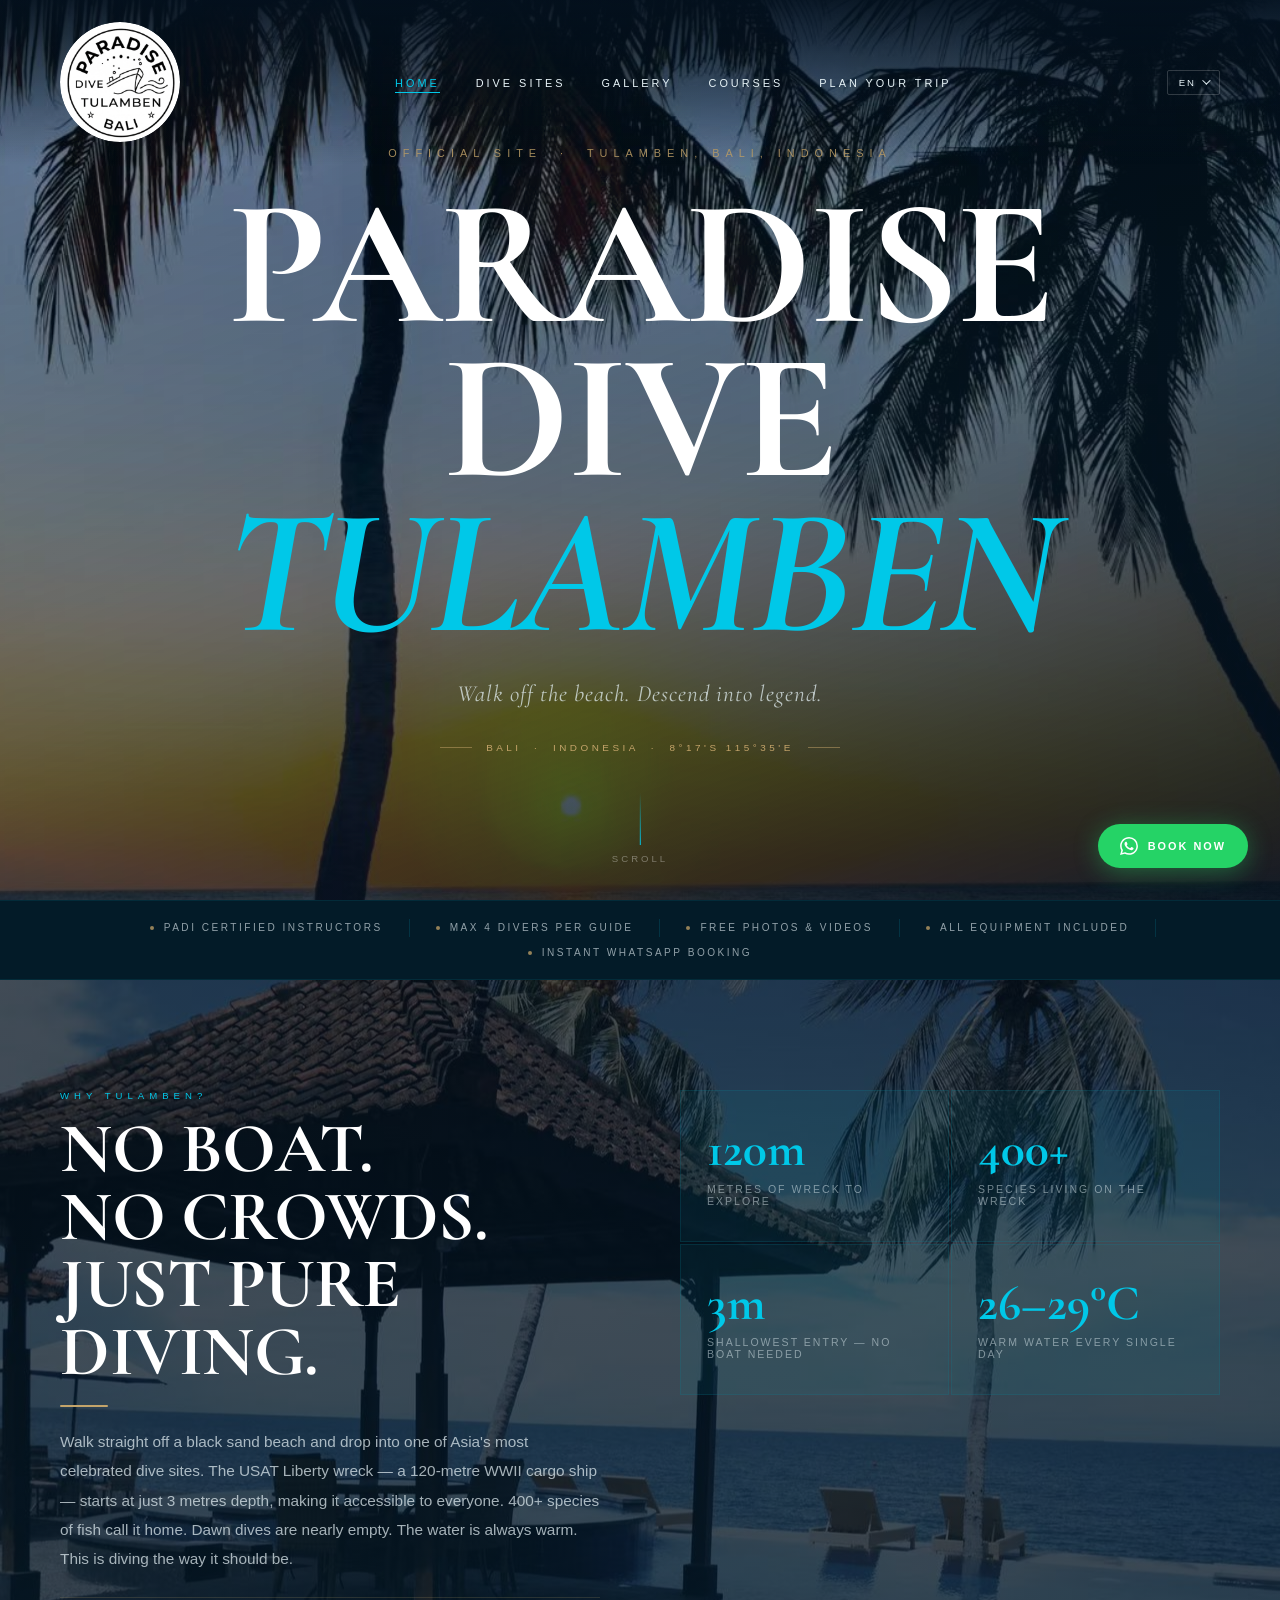
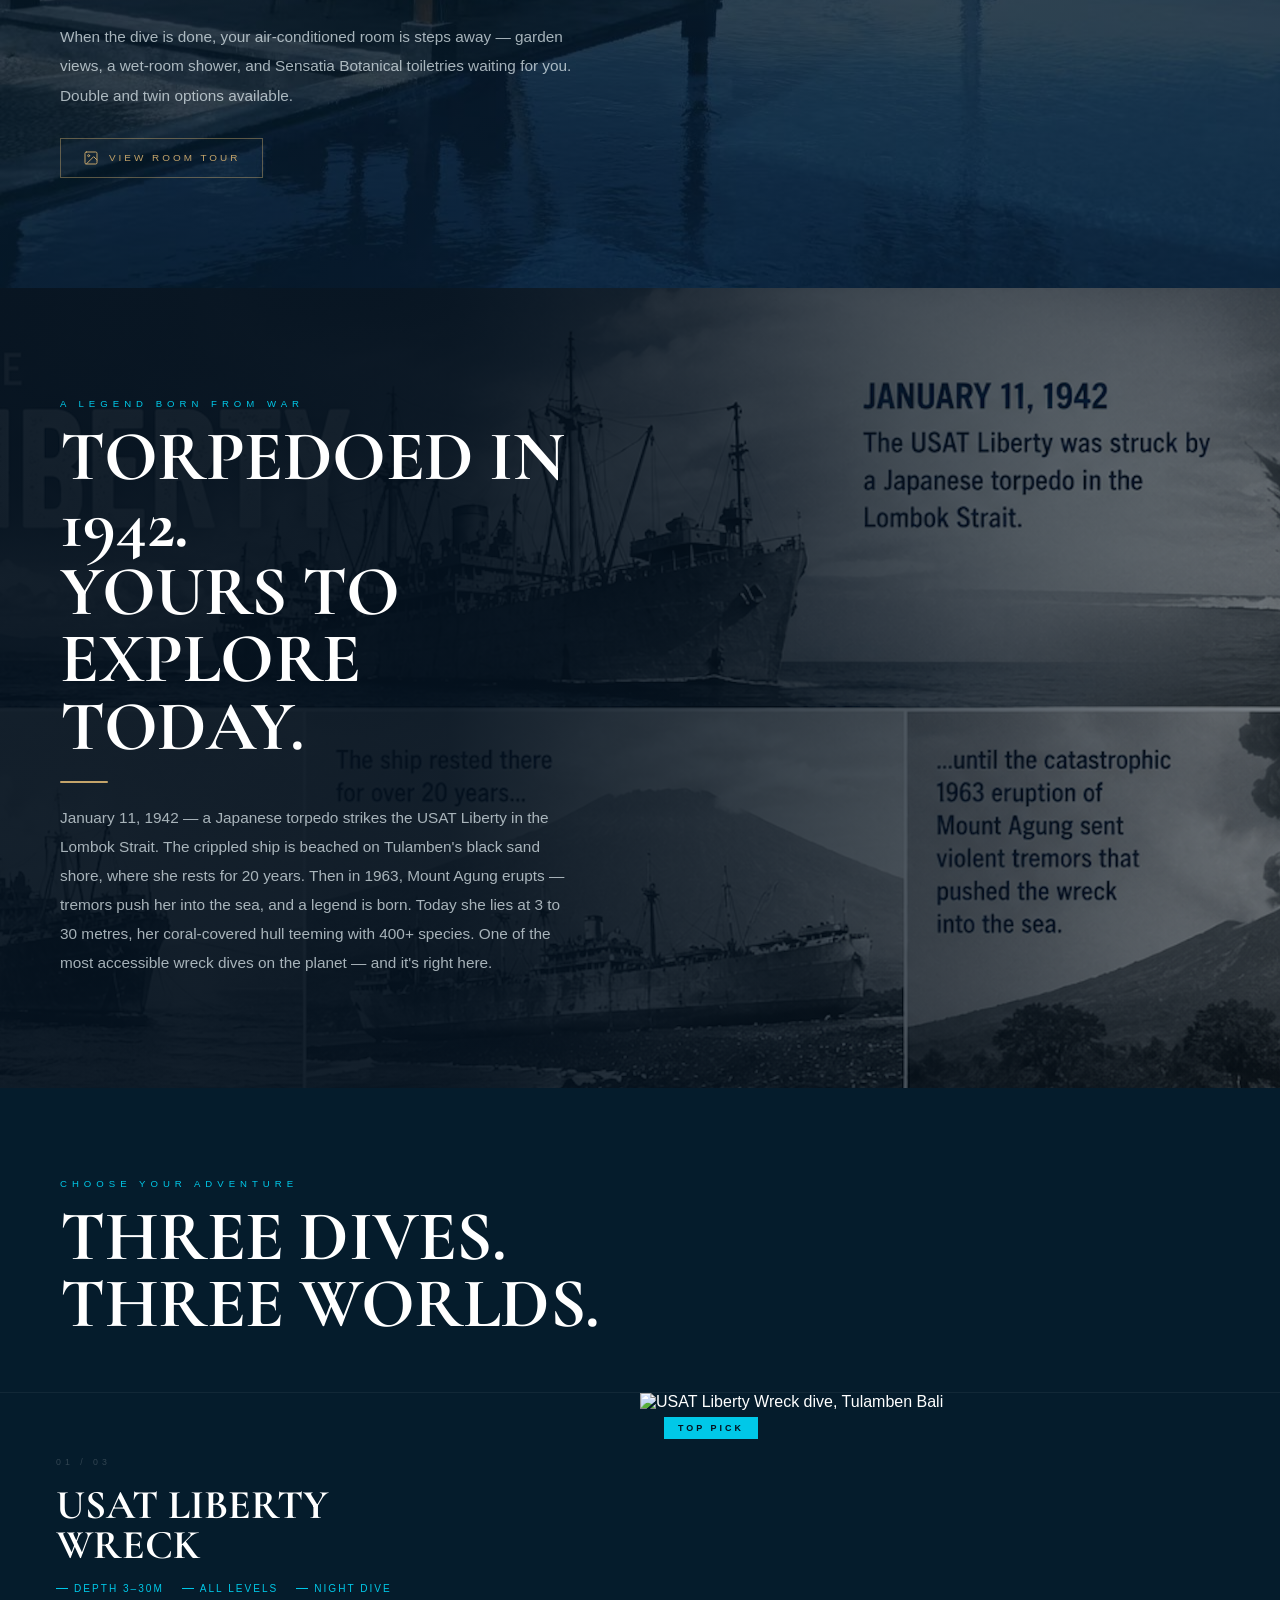
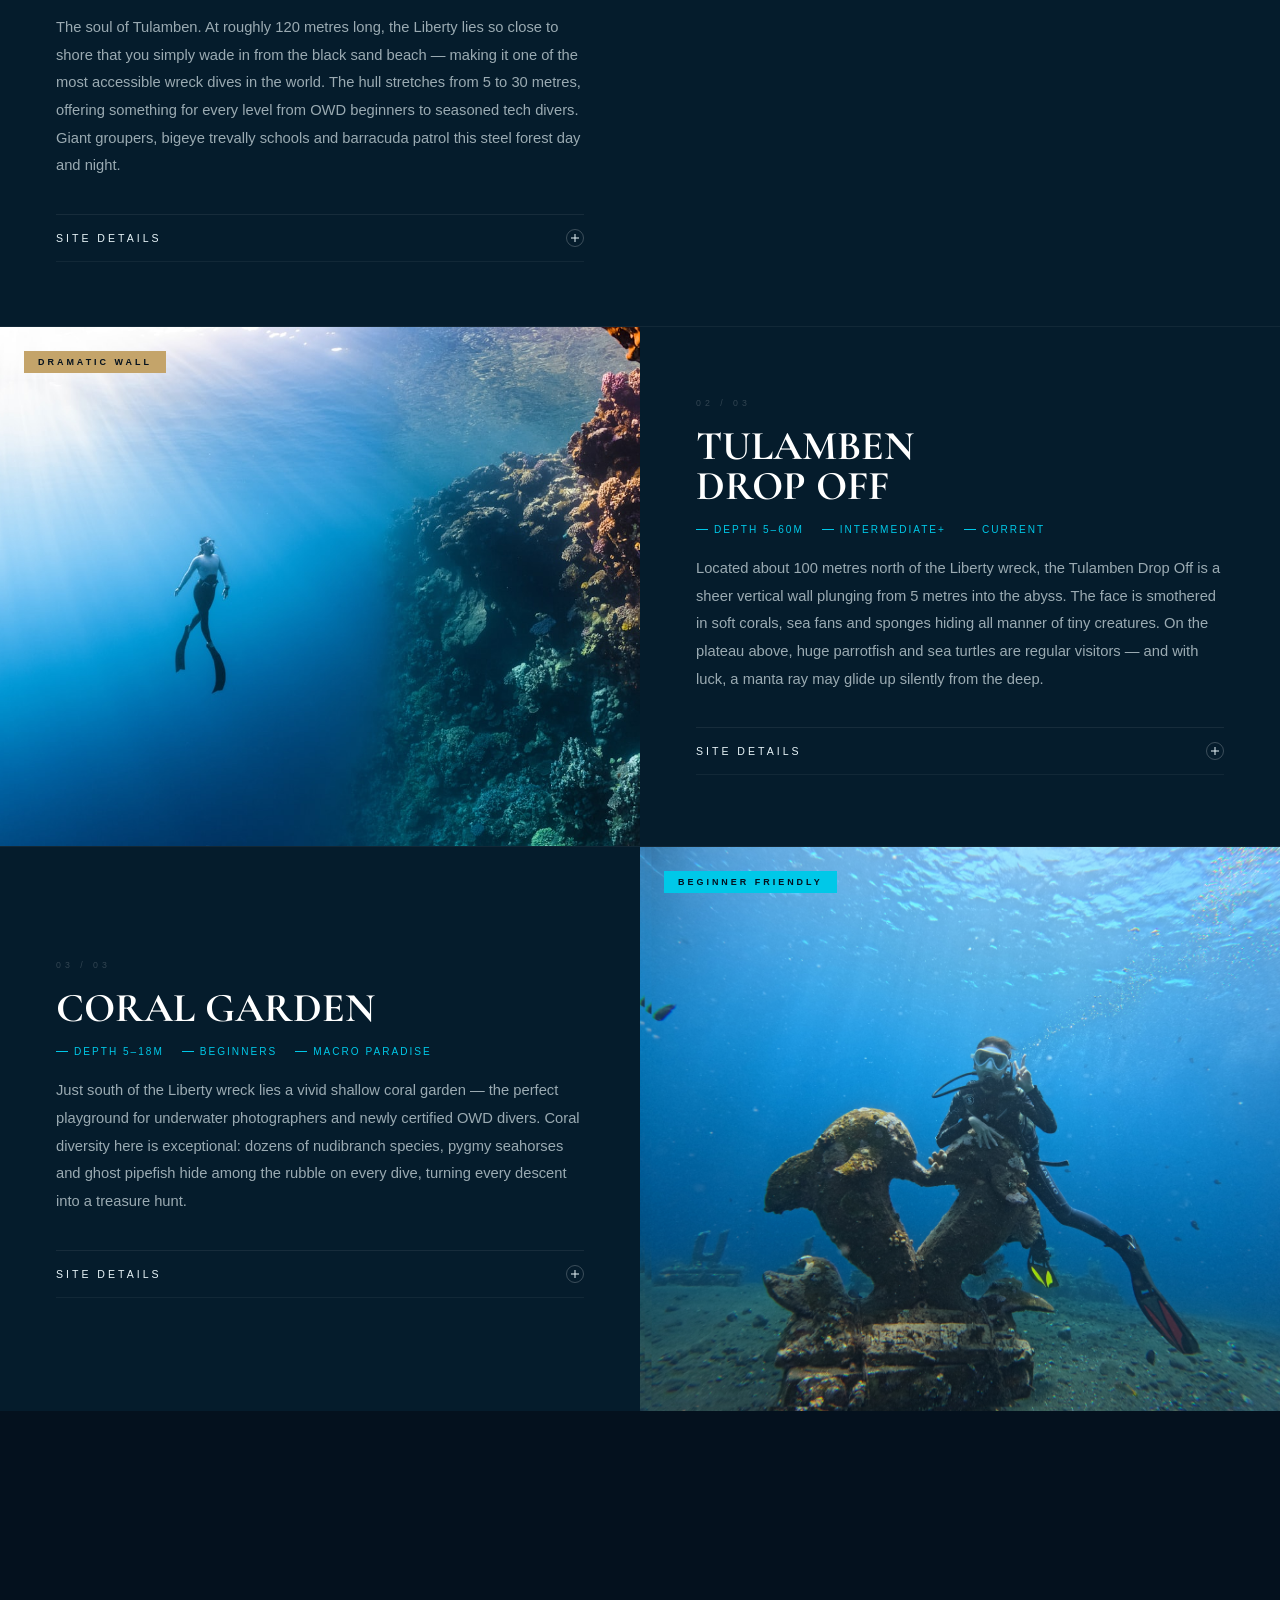
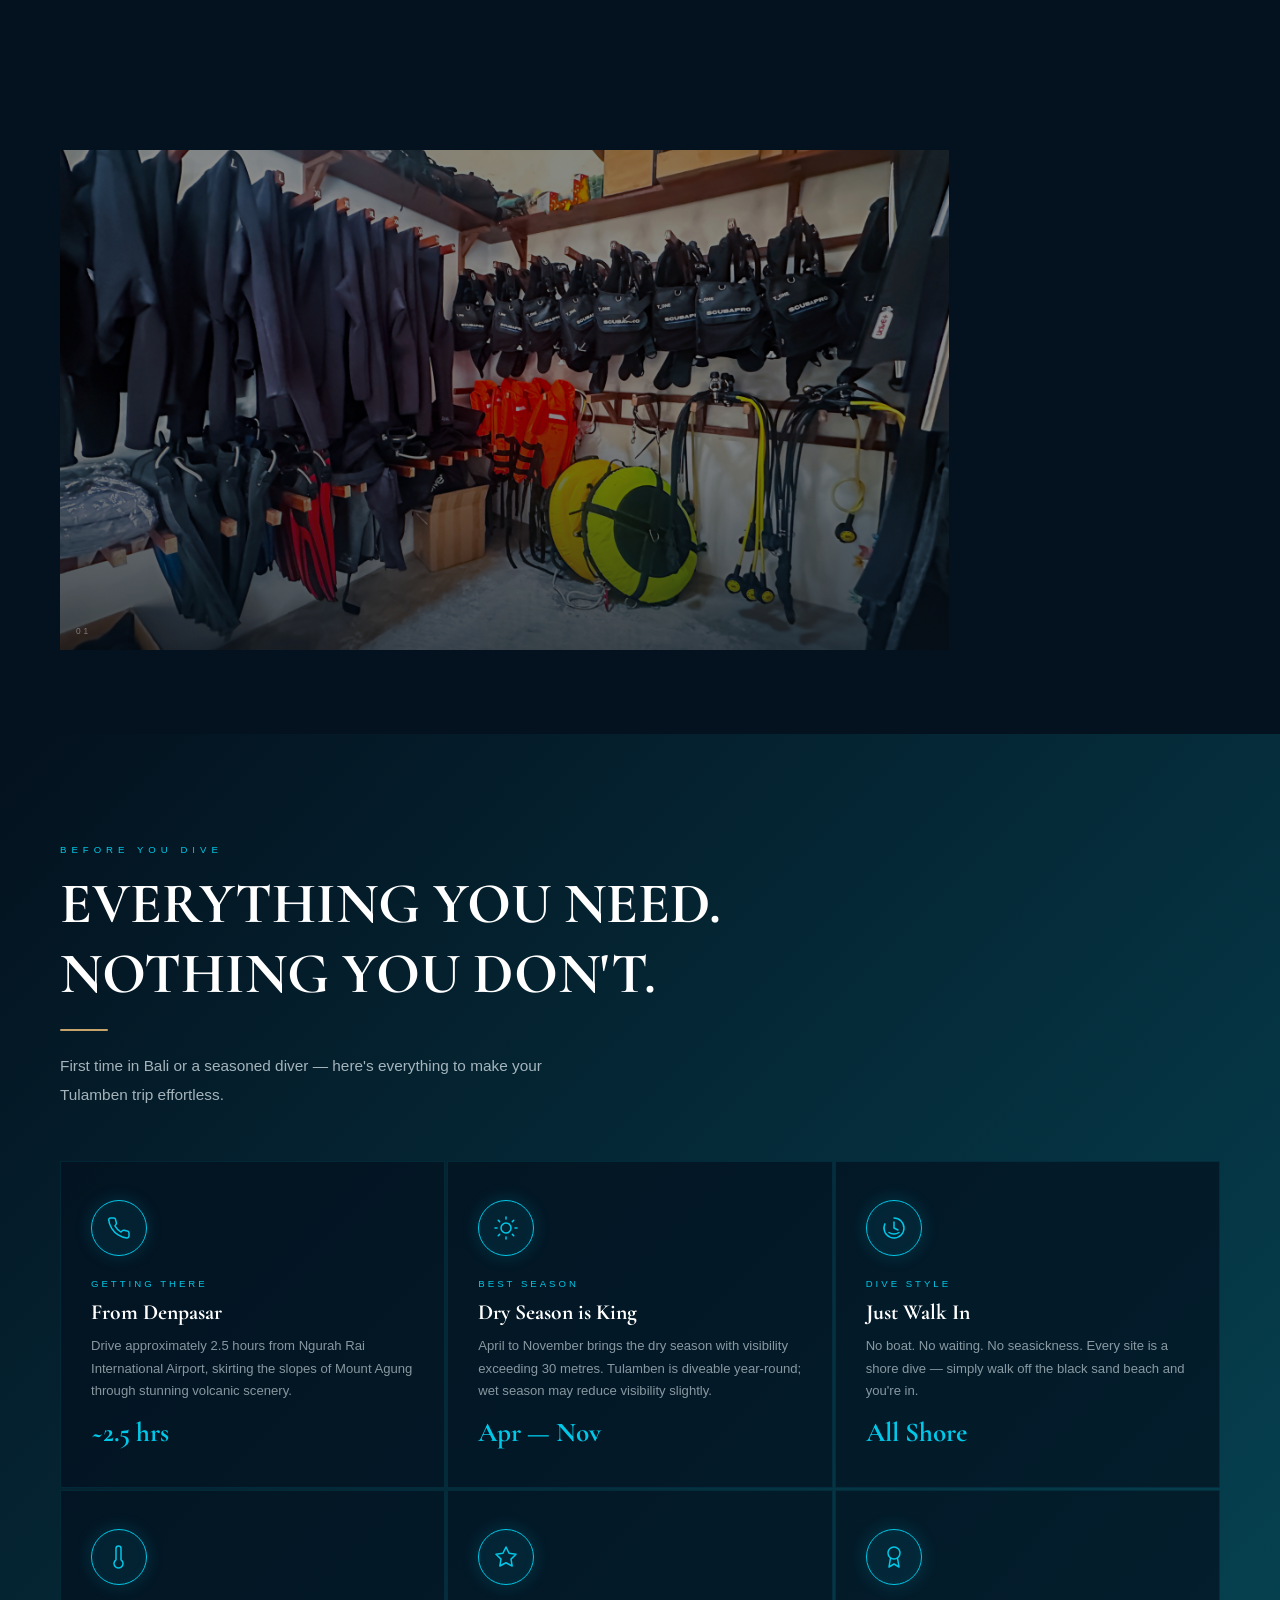
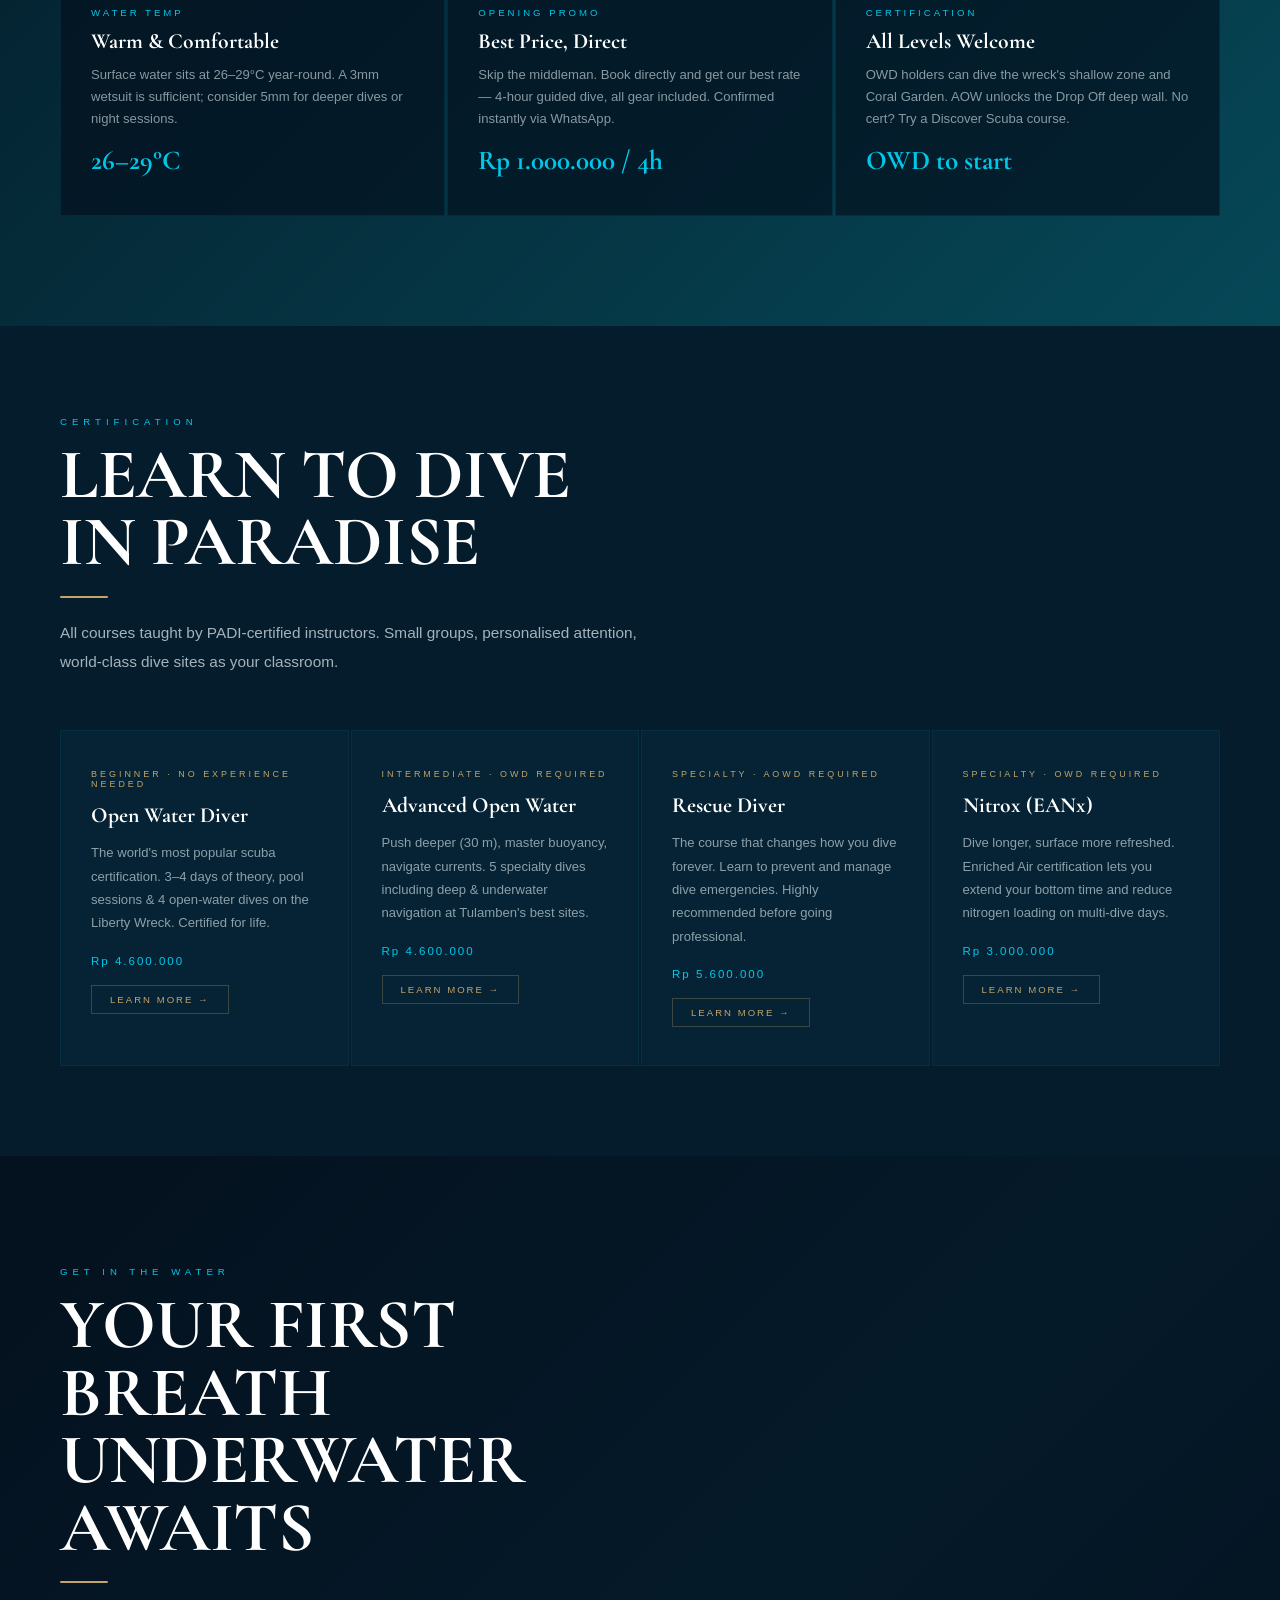
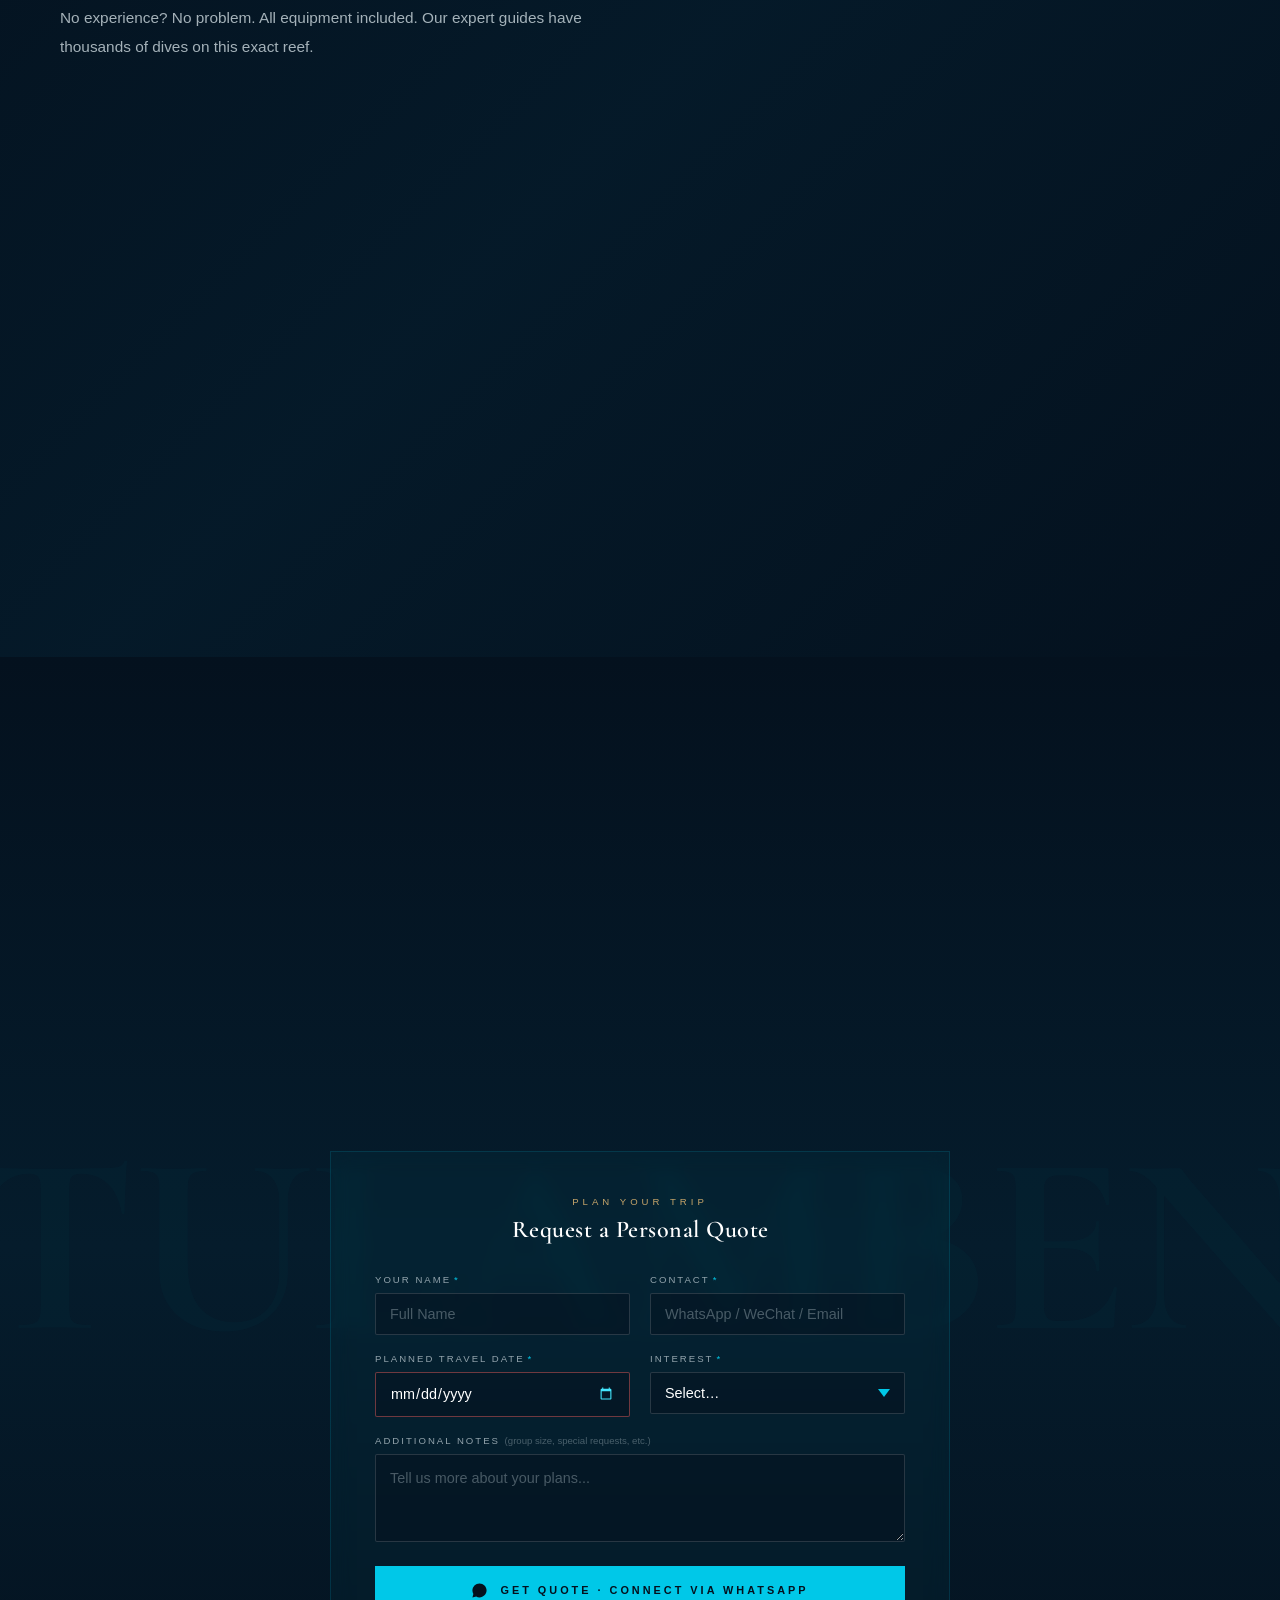
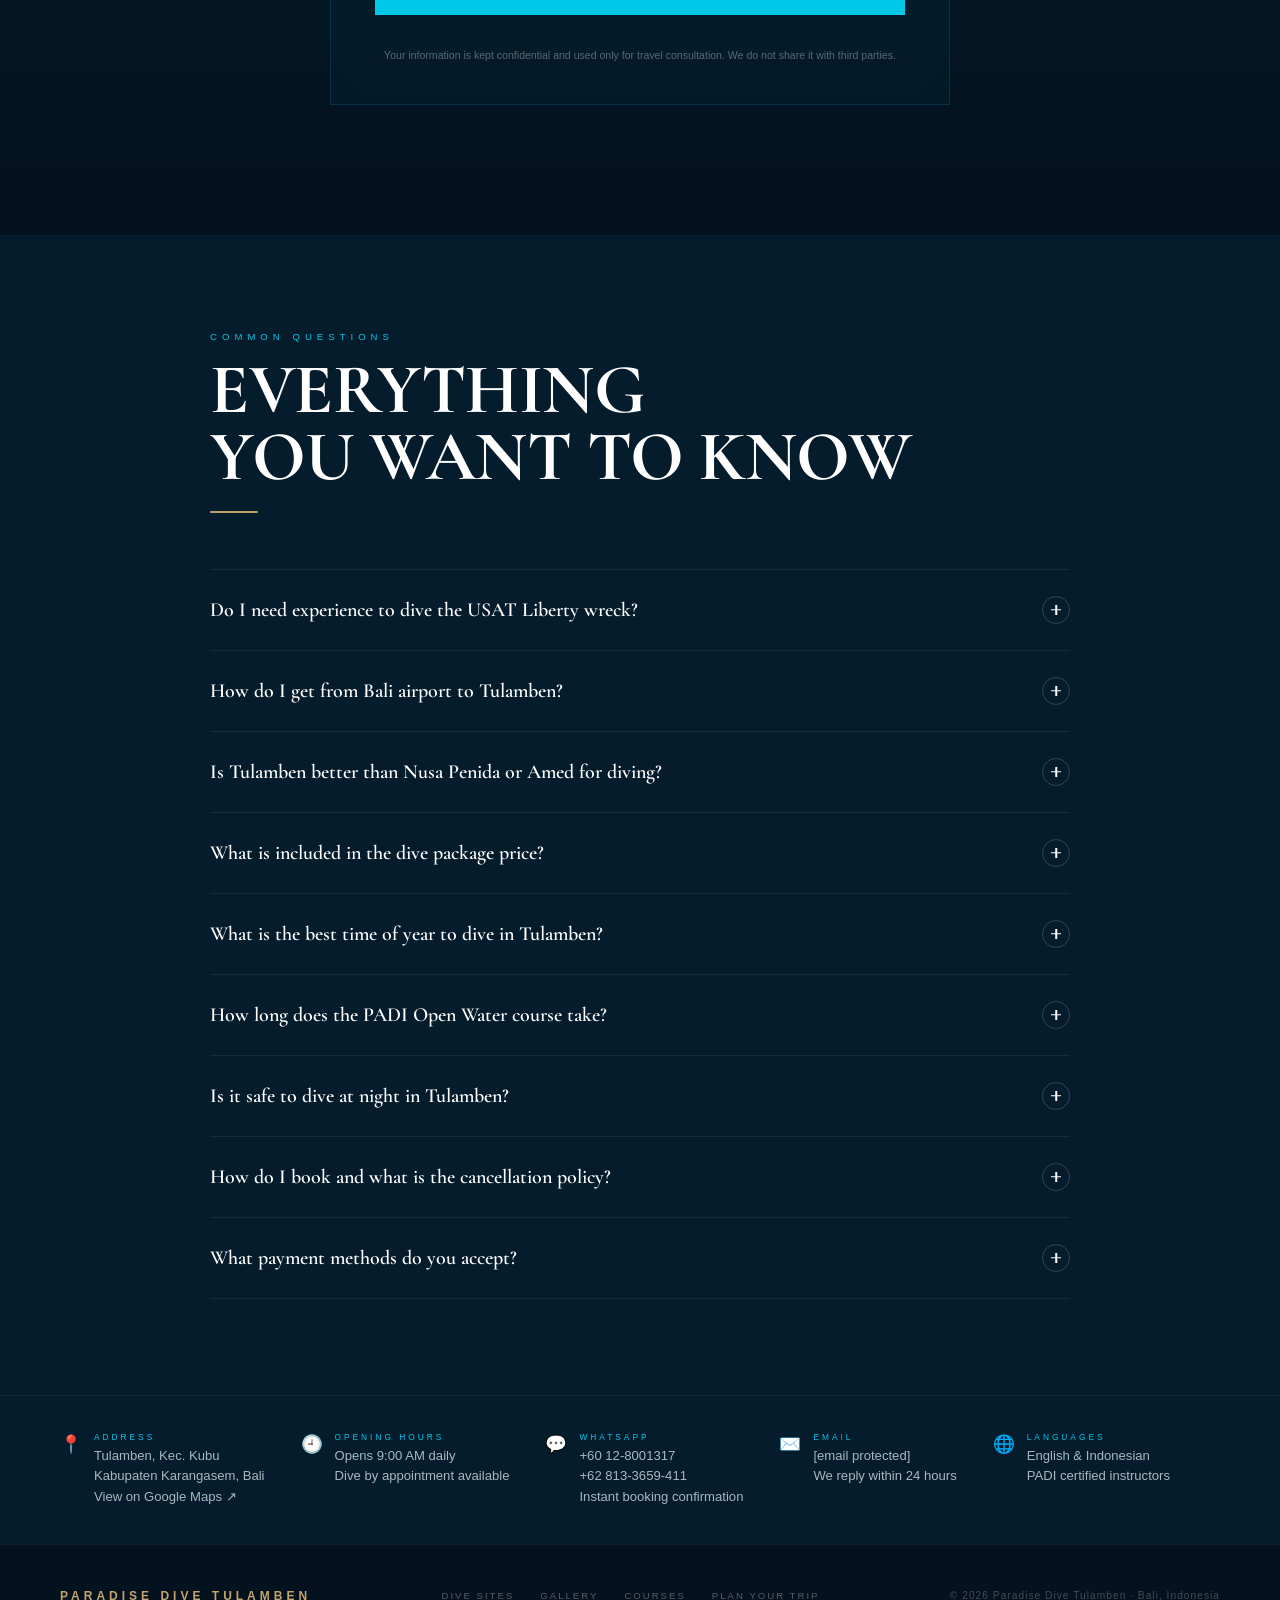
==== commit 0c1984d0: "Fix canonical/og/hreflang/schema domain, room image paths; add robots.txt and sitemap.xml Co-authore" ====
--- a/Paradise/Paradise Dive Tulamben.html
+++ b/Paradise/Paradise Dive Tulamben.html
@@ -21,19 +21,19 @@
   <meta name="geo.placename" content="Tulamben, Kubu, Karangasem, Bali" />
   <meta name="geo.position" content="-8.2780953;115.593625" />
   <meta name="ICBM" content="-8.2780953, 115.593625" />
-  <link rel="canonical" href="https://paradisedivetulamben.com/" />
+  <link rel="canonical" href="https://paradisetulamben.com/" />
 
   <!-- ── Performance: preload LCP hero image + font hints ── -->
   <link rel="preload" as="image" href="hero.jpg" fetchpriority="high" />
   <link rel="dns-prefetch" href="https://wa.me" />
-  <link rel="alternate" hreflang="en"       href="https://paradisedivetulamben.com/?lang=en" />
-  <link rel="alternate" hreflang="zh"       href="https://paradisedivetulamben.com/?lang=zh" />
-  <link rel="alternate" hreflang="de"       href="https://paradisedivetulamben.com/?lang=de" />
-  <link rel="alternate" hreflang="ru"       href="https://paradisedivetulamben.com/?lang=ru" />
-  <link rel="alternate" hreflang="ja"       href="https://paradisedivetulamben.com/?lang=ja" />
-  <link rel="alternate" hreflang="ko"       href="https://paradisedivetulamben.com/?lang=ko" />
-  <link rel="alternate" hreflang="fr"       href="https://paradisedivetulamben.com/?lang=fr" />
-  <link rel="alternate" hreflang="x-default" href="https://paradisedivetulamben.com/" />
+  <link rel="alternate" hreflang="en"       href="https://paradisetulamben.com/?lang=en" />
+  <link rel="alternate" hreflang="zh"       href="https://paradisetulamben.com/?lang=zh" />
+  <link rel="alternate" hreflang="de"       href="https://paradisetulamben.com/?lang=de" />
+  <link rel="alternate" hreflang="ru"       href="https://paradisetulamben.com/?lang=ru" />
+  <link rel="alternate" hreflang="ja"       href="https://paradisetulamben.com/?lang=ja" />
+  <link rel="alternate" hreflang="ko"       href="https://paradisetulamben.com/?lang=ko" />
+  <link rel="alternate" hreflang="fr"       href="https://paradisetulamben.com/?lang=fr" />
+  <link rel="alternate" hreflang="x-default" href="https://paradisetulamben.com/" />
   <meta name="theme-color" content="#04111e" />
 
   <!-- ── Mobile / Web App ── -->
@@ -47,10 +47,10 @@
 
   <!-- ── Open Graph ── -->
   <meta property="og:type" content="website" />
-  <meta property="og:url" content="https://paradisedivetulamben.com/" />
+  <meta property="og:url" content="https://paradisetulamben.com/" />
   <meta property="og:title" content="Paradise Dive Tulamben | PADI Scuba Diving, Bali" />
   <meta property="og:description" content="Walk off the beach. Descend into legend. Shore diving the USAT Liberty wreck — one of the world's most accessible wreck dives, right in Tulamben, Bali." />
-  <meta property="og:image" content="https://paradisedivetulamben.com/hero.jpg" />
+  <meta property="og:image" content="https://paradisetulamben.com/hero.jpg" />
   <meta property="og:image:width" content="1200" />
   <meta property="og:image:height" content="630" />
   <meta property="og:image:alt" content="Diver descending onto the USAT Liberty wreck in Tulamben, Bali" />
@@ -68,7 +68,7 @@
   <meta name="twitter:card" content="summary_large_image" />
   <meta name="twitter:title" content="Paradise Dive Tulamben | PADI Scuba Diving, Bali" />
   <meta name="twitter:description" content="Walk off the beach. Descend into legend. PADI courses &amp; guided dives at the USAT Liberty wreck." />
-  <meta name="twitter:image" content="https://paradisedivetulamben.com/hero.jpg" />
+  <meta name="twitter:image" content="https://paradisetulamben.com/hero.jpg" />
 
   <!-- ── JSON-LD Structured Data ── -->
   <script type="application/ld+json">
@@ -77,10 +77,10 @@
     "@graph": [
       {
         "@type": ["LocalBusiness", "SportsActivityLocation"],
-        "@id": "https://paradisedivetulamben.com/#business",
+        "@id": "https://paradisetulamben.com/#business",
         "name": "Paradise Dive Tulamben",
         "description": "PADI dive centre offering scuba diving courses, guided dives and intro experiences at the USAT Liberty wreck in Tulamben, Bali, Indonesia.",
-        "url": "https://paradisedivetulamben.com/",
+        "url": "https://paradisetulamben.com/",
         "telephone": "+60128001317",
         "email": "paradisedivetulamben@gmail.com",
         "address": {
@@ -99,8 +99,8 @@
         "priceRange": "Rp 450,000 – Rp 5,600,000",
         "currenciesAccepted": "IDR, USD",
         "paymentAccepted": "Credit Card, Wise, Bank Transfer, Cash",
-        "image": "https://paradisedivetulamben.com/hero.jpg",
-        "logo": "https://paradisedivetulamben.com/logo.png",
+        "image": "https://paradisetulamben.com/hero.jpg",
+        "logo": "https://paradisetulamben.com/logo.png",
         "hasMap": "https://www.google.com/maps?q=-8.2780953,115.593625",
         "knowsLanguage": ["en", "id", "zh", "de", "ru", "ja", "ko", "fr"],
         "areaServed": [
@@ -122,12 +122,12 @@
         "@type": "Course",
         "name": "PADI Open Water Diver Course",
         "description": "The world's most popular scuba certification. 3–4 days of theory, confined-water skills and 4 open-water dives on the USAT Liberty wreck. Certified for life to dive to 18 metres.",
-        "provider": { "@id": "https://paradisedivetulamben.com/#business" },
+        "provider": { "@id": "https://paradisetulamben.com/#business" },
         "inLanguage": "en",
         "hasCourseInstance": {
           "@type": "CourseInstance",
           "courseMode": "onsite",
-          "location": { "@id": "https://paradisedivetulamben.com/#business" }
+          "location": { "@id": "https://paradisetulamben.com/#business" }
         },
         "offers": { "@type": "Offer", "price": "4600000", "priceCurrency": "IDR", "category": "Certification" }
       },
@@ -135,20 +135,20 @@
         "@type": "Course",
         "name": "PADI Advanced Open Water Course",
         "description": "Push deeper to 30 metres, master buoyancy and navigation across 5 specialty dives at Tulamben's best dive sites.",
-        "provider": { "@id": "https://paradisedivetulamben.com/#business" },
+        "provider": { "@id": "https://paradisetulamben.com/#business" },
         "inLanguage": "en",
         "hasCourseInstance": {
           "@type": "CourseInstance",
           "courseMode": "onsite",
-          "location": { "@id": "https://paradisedivetulamben.com/#business" }
+          "location": { "@id": "https://paradisetulamben.com/#business" }
         }
       },
       {
         "@type": "TouristAttraction",
         "name": "USAT Liberty Shipwreck",
         "description": "A 120-metre WWII cargo ship torpedoed in 1942 and now resting from 3 to 30 metres off Tulamben's black sand beach — one of the most accessible shore wreck dives in the world, home to 400+ species of marine life.",
-        "url": "https://paradisedivetulamben.com/",
-        "image": "https://paradisedivetulamben.com/hero.jpg",
+        "url": "https://paradisetulamben.com/",
+        "image": "https://paradisetulamben.com/hero.jpg",
         "isAccessibleForFree": false,
         "geo": {
           "@type": "GeoCoordinates",
